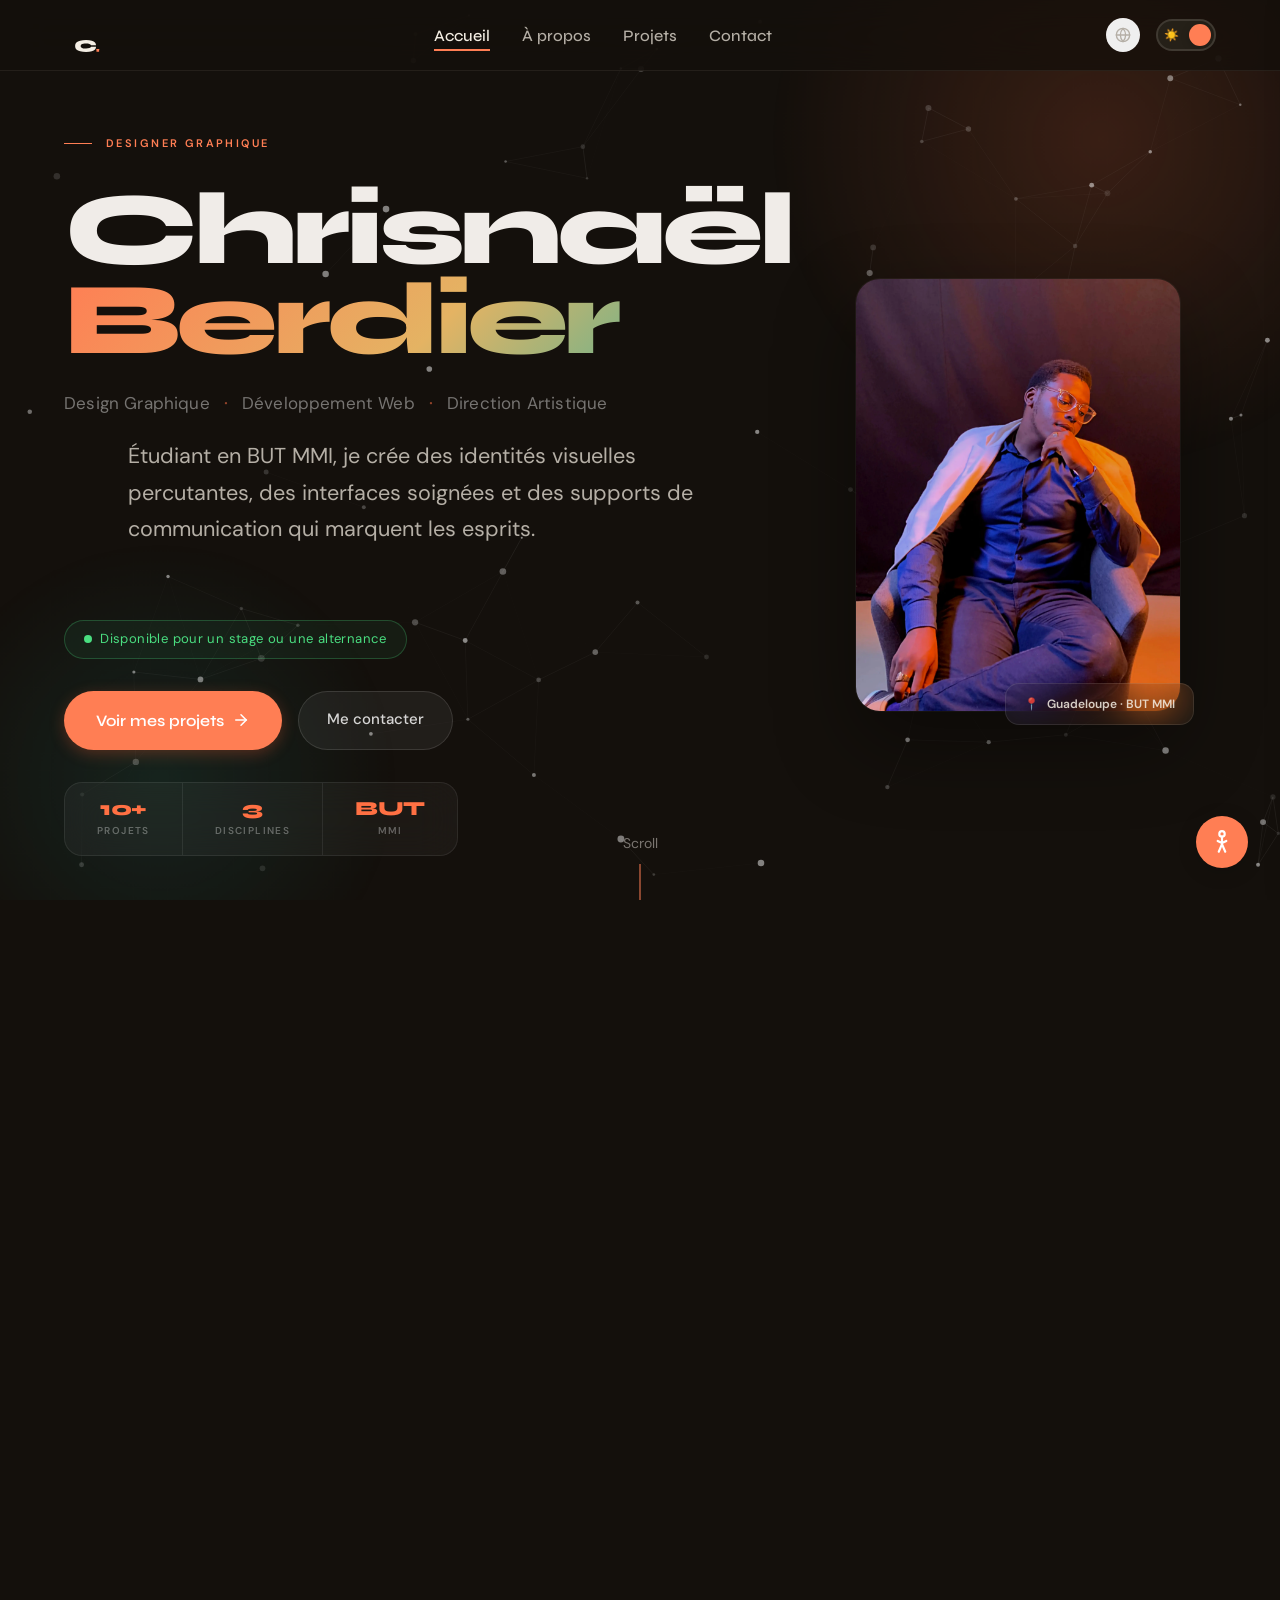
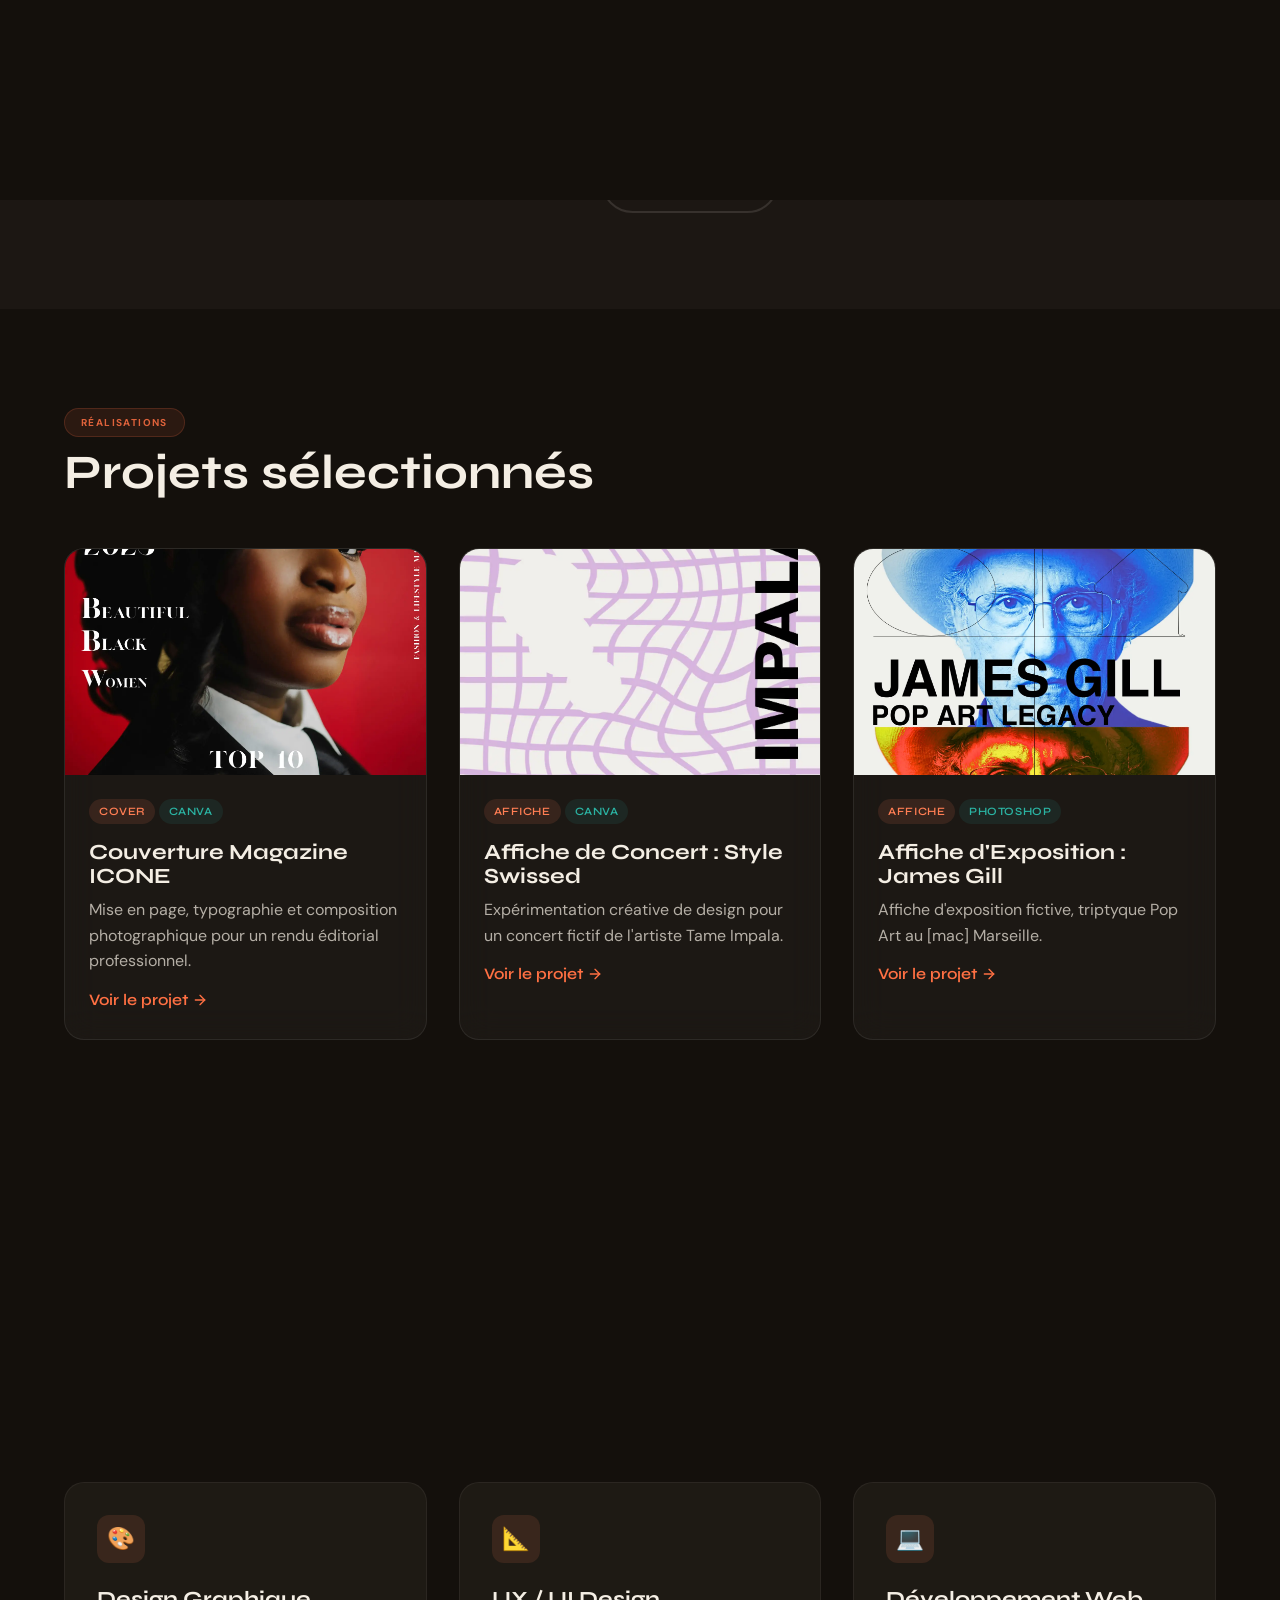
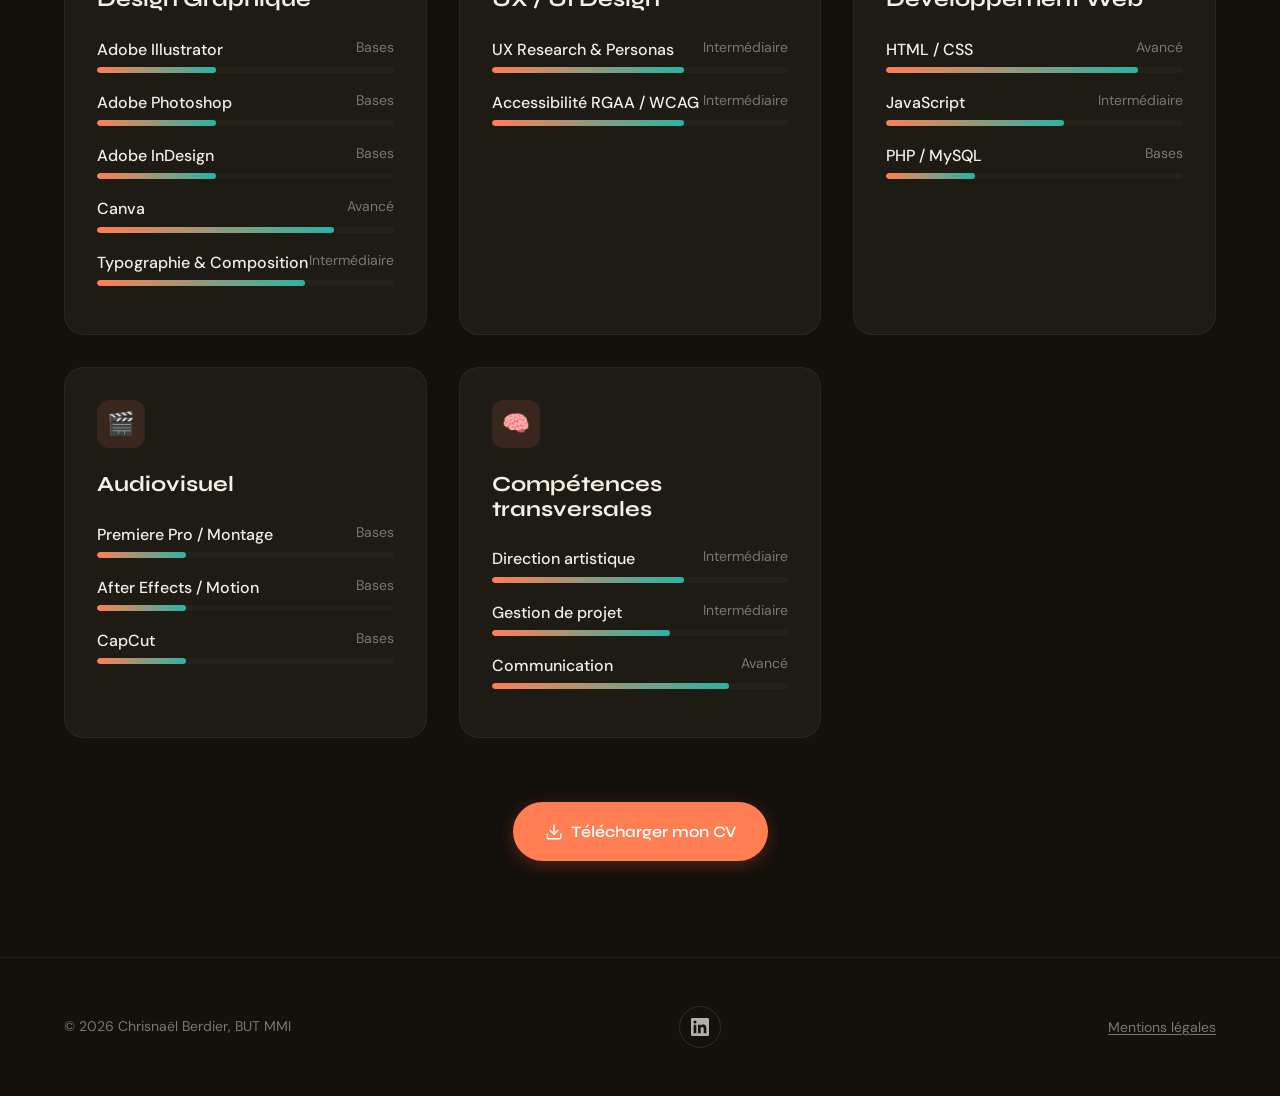
==== index.html @ 88d1686d "Revert typo Syne+DM Sans + logo SVG dans la nav - Polices : Fraunces+Outfit -> Syne+DM Sans (tokens " ====
<!DOCTYPE html>
<html lang="fr" data-theme="auto">
<head>
  <meta charset="UTF-8">
  <meta name="viewport" content="width=device-width, initial-scale=1.0">
  <meta name="description" content="Portfolio de Chrisnaël Berdier, étudiant BUT MMI et Designer Graphique spécialisé en identité visuelle, UX/UI et communication digitale.">
  <meta name="author" content="Chrisnaël Berdier">
  <meta name="theme-color" content="#07070f">
  <title>Chrisnaël Berdier · Designer Graphique | Portfolio BUT MMI</title>
  <link rel="canonical" href="https://yui971.github.io/portfolio-berdier-chrisnael/">
  <!-- Favicon -->
  <link rel="icon" href="favicon.svg" type="image/svg+xml">
  <link rel="icon" href="favicon-32.png" sizes="32x32" type="image/png">
  <link rel="apple-touch-icon" href="apple-touch-icon.png">
  <!-- Open Graph -->
  <meta property="og:type" content="website">
  <meta property="og:locale" content="fr_FR">
  <meta property="og:site_name" content="Chrisnaël Berdier">
  <meta property="og:url" content="https://yui971.github.io/portfolio-berdier-chrisnael/">
  <meta property="og:title" content="Chrisnaël Berdier · Designer Graphique | Portfolio BUT MMI">
  <meta property="og:description" content="Portfolio de Chrisnaël Berdier, étudiant BUT MMI et Designer Graphique spécialisé en identité visuelle, UX/UI et communication digitale.">
  <meta property="og:image" content="https://yui971.github.io/portfolio-berdier-chrisnael/assets/img/og-cover.jpg">
  <meta property="og:image:width" content="1200">
  <meta property="og:image:height" content="630">
  <meta property="og:image:alt" content="Chrisnaël Berdier — Designer Graphique, BUT MMI Guadeloupe">
  <!-- Twitter -->
  <meta name="twitter:card" content="summary_large_image">
  <meta name="twitter:title" content="Chrisnaël Berdier · Designer Graphique">
  <meta name="twitter:description" content="Portfolio — identité visuelle, UX/UI et communication digitale. Étudiant BUT MMI.">
  <meta name="twitter:image" content="https://yui971.github.io/portfolio-berdier-chrisnael/assets/img/og-cover.jpg">
  <link rel="preconnect" href="https://fonts.googleapis.com">
  <link rel="preconnect" href="https://fonts.gstatic.com" crossorigin>
  <link href="https://fonts.googleapis.com/css2?family=Syne:wght@400;500;600;700;800&family=DM+Sans:ital,opsz,wght@0,9..40,300;0,9..40,400;0,9..40,500;0,9..40,600;0,9..40,700;1,9..40,400&display=swap" rel="stylesheet">
  <link rel="stylesheet" href="css/style.css">
  <link rel="stylesheet" href="css/premium.css">
  <script type="application/ld+json">
  {
    "@context": "https://schema.org",
    "@type": "Person",
    "name": "Chrisnaël Berdier",
    "url": "https://yui971.github.io/portfolio-berdier-chrisnael/",
    "image": "https://yui971.github.io/portfolio-berdier-chrisnael/assets/img/og-cover.jpg",
    "jobTitle": "Designer Graphique",
    "description": "Étudiant en BUT MMI, designer graphique spécialisé en identité visuelle, UX/UI et communication digitale.",
    "homeLocation": { "@type": "Place", "name": "Guadeloupe, France" },
    "alumniOf": { "@type": "CollegeOrUniversity", "name": "Université des Antilles — BUT MMI" },
    "knowsLanguage": ["fr", "en", "es"],
    "sameAs": ["https://www.linkedin.com/in/chrisna%C3%ABl-berdier-b634a3389/"]
  }
  </script>
</head>
<body>
<!-- LOADER -->
  <div class="loader" id="site-loader"><svg class="loader__logo" viewBox="0 0 810 810" xmlns="http://www.w3.org/2000/svg"><path class="logo-c" d="M779.74 554.57c0 30.95-9.67 57.39-29.02 79.31-19.34 21.92-49.86 38.68-91.55 50.28s-95.84 17.41-162.47 17.41c-66.62 0-123.26-5.37-169.89-16.11-46.64-10.74-82.1-28.36-106.39-52.87-24.28-24.5-36.42-57.16-36.42-97.99 0-40.84 12.14-73.61 36.42-98.33 24.29-24.72 59.75-42.55 106.39-53.52 46.63-10.96 103.27-16.44 169.89-16.44 66.63 0 120.57 5.81 161.83 17.41 41.26 11.6 71.56 28.37 90.91 50.28 19.34 21.92 29.23 48.14 29.66 78.66H637.27c-6.88-16.77-22.35-29.77-46.42-39.02-24.07-9.24-55.45-13.86-94.14-13.86-31.37 0-58.67 2.26-81.89 6.78-23.21 4.51-41.15 12.14-53.83 22.89-12.68 10.74-19.01 25.78-19.01 45.12 0 18.91 6.23 33.74 18.69 44.49 12.47 10.74 30.3 18.26 53.52 22.56 23.22 4.31 50.73 6.45 82.53 6.45 38.69 0 70.17-4.62 94.45-13.86 24.29-9.25 39.88-22.47 46.76-39.66z" transform="translate(-22.56,-315.92) scale(0.79) translate(161.44,691.9)"/><rect class="logo-dot" fill="#ff7043" x="730" y="720" width="60" height="60" rx="4"/></svg></div>
  <!-- PAGE TRANSITION -->
  <div class="page-transition-overlay" id="page-transition"><svg class="pt-logo" viewBox="0 0 810 810" xmlns="http://www.w3.org/2000/svg"><path fill="var(--text-primary,#f0ece6)" d="M779.74 554.57c0 30.95-9.67 57.39-29.02 79.31-19.34 21.92-49.86 38.68-91.55 50.28s-95.84 17.41-162.47 17.41c-66.62 0-123.26-5.37-169.89-16.11-46.64-10.74-82.1-28.36-106.39-52.87-24.28-24.5-36.42-57.16-36.42-97.99 0-40.84 12.14-73.61 36.42-98.33 24.29-24.72 59.75-42.55 106.39-53.52 46.63-10.96 103.27-16.44 169.89-16.44 66.63 0 120.57 5.81 161.83 17.41 41.26 11.6 71.56 28.37 90.91 50.28 19.34 21.92 29.23 48.14 29.66 78.66H637.27c-6.88-16.77-22.35-29.77-46.42-39.02-24.07-9.24-55.45-13.86-94.14-13.86-31.37 0-58.67 2.26-81.89 6.78-23.21 4.51-41.15 12.14-53.83 22.89-12.68 10.74-19.01 25.78-19.01 45.12 0 18.91 6.23 33.74 18.69 44.49 12.47 10.74 30.3 18.26 53.52 22.56 23.22 4.31 50.73 6.45 82.53 6.45 38.69 0 70.17-4.62 94.45-13.86 24.29-9.25 39.88-22.47 46.76-39.66z" transform="translate(-22.56,-315.92) scale(0.79) translate(161.44,691.9)"/><rect fill="#ff7043" x="730" y="720" width="60" height="60" rx="4"/></svg></div>
  <!-- CURSOR -->
  <div class="cursor-custom" id="custom-cursor"></div>
  <a href="#main" class="skip-link">Aller au contenu principal</a>

  <nav class="nav" aria-label="Navigation principale">
    <div class="container nav__inner">
      <a href="index.html" class="nav__logo" aria-label="Chrisnaël Berdier, retour à l'accueil"><svg class="nav__logo-svg" viewBox="0 0 810 810" xmlns="http://www.w3.org/2000/svg" aria-hidden="true" focusable="false"><path fill="currentColor" d="M779.74 554.57c0 30.95-9.67 57.39-29.02 79.31-19.34 21.92-49.86 38.68-91.55 50.28s-95.84 17.41-162.47 17.41c-66.62 0-123.26-5.37-169.89-16.11-46.64-10.74-82.1-28.36-106.39-52.87-24.28-24.5-36.42-57.16-36.42-97.99 0-40.84 12.14-73.61 36.42-98.33 24.29-24.72 59.75-42.55 106.39-53.52 46.63-10.96 103.27-16.44 169.89-16.44 66.63 0 120.57 5.81 161.83 17.41 41.26 11.6 71.56 28.37 90.91 50.28 19.34 21.92 29.23 48.14 29.66 78.66H637.27c-6.88-16.77-22.35-29.77-46.42-39.02-24.07-9.24-55.45-13.86-94.14-13.86-31.37 0-58.67 2.26-81.89 6.78-23.21 4.51-41.15 12.14-53.83 22.89-12.68 10.74-19.01 25.78-19.01 45.12 0 18.91 6.23 33.74 18.69 44.49 12.47 10.74 30.3 18.26 53.52 22.56 23.22 4.31 50.73 6.45 82.53 6.45 38.69 0 70.17-4.62 94.45-13.86 24.29-9.25 39.88-22.47 46.76-39.66z" transform="translate(-22.56,-315.92) scale(0.79) translate(161.44,691.9)"/><rect class="nav-logo-dot" x="730" y="720" width="60" height="60" rx="4"/></svg></a>
      <ul class="nav__links" role="list">
        <li><a href="index.html" class="nav__link is-active" data-i18n="nav.home">Accueil</a></li>
        <li><a href="a-propos.html" class="nav__link" data-i18n="nav.about">À propos</a></li>
        <li><a href="projets.html" class="nav__link" data-i18n="nav.projects">Projets</a></li>
        <li><a href="contact.html" class="nav__link" data-i18n="nav.contact">Contact</a></li>
      </ul>
      <div class="nav__actions">
        <div class="lang-selector" id="lang-selector"><button class="lang-btn" id="lang-btn" aria-label="Choisir la langue" type="button"><svg viewBox="0 0 24 24" fill="none" stroke="currentColor" stroke-width="2" stroke-linecap="round" stroke-linejoin="round"><circle cx="12" cy="12" r="10"/><line x1="2" y1="12" x2="22" y2="12"/><path d="M12 2a15.3 15.3 0 0 1 4 10 15.3 15.3 0 0 1-4 10 15.3 15.3 0 0 1-4-10 15.3 15.3 0 0 1 4-10z"/></svg></button><div class="lang-dropdown"><button class="lang-option is-active" data-lang="fr"><span class="lang-option__flag">🇫🇷</span> Français</button><button class="lang-option" data-lang="en"><span class="lang-option__flag">🇬🇧</span> English</button><button class="lang-option" data-lang="es"><span class="lang-option__flag">🇪🇸</span> Español</button></div></div>
        <button class="theme-switch" aria-label="Basculer le mode sombre" type="button"><div class="theme-switch__track"><span aria-hidden="true">☀️</span><span aria-hidden="true">🌙</span></div><div class="theme-switch__thumb"></div></button>
        <button class="nav__burger" aria-label="Ouvrir le menu" aria-expanded="false" aria-controls="mobile-menu" type="button"><span></span><span></span><span></span></button>
      </div>
    </div>
  </nav>
  <div class="nav__drawer-backdrop" id="drawer-backdrop" aria-hidden="true"></div>
  <div class="nav__drawer" id="mobile-menu" role="dialog" aria-modal="true" aria-label="Menu">
    <div class="nav__drawer-header">
      <a href="index.html" class="nav__drawer-logo" aria-label="Retour à l'accueil"><svg class="nav__logo-svg" viewBox="0 0 810 810" xmlns="http://www.w3.org/2000/svg" aria-hidden="true" focusable="false"><path fill="currentColor" d="M779.74 554.57c0 30.95-9.67 57.39-29.02 79.31-19.34 21.92-49.86 38.68-91.55 50.28s-95.84 17.41-162.47 17.41c-66.62 0-123.26-5.37-169.89-16.11-46.64-10.74-82.1-28.36-106.39-52.87-24.28-24.5-36.42-57.16-36.42-97.99 0-40.84 12.14-73.61 36.42-98.33 24.29-24.72 59.75-42.55 106.39-53.52 46.63-10.96 103.27-16.44 169.89-16.44 66.63 0 120.57 5.81 161.83 17.41 41.26 11.6 71.56 28.37 90.91 50.28 19.34 21.92 29.23 48.14 29.66 78.66H637.27c-6.88-16.77-22.35-29.77-46.42-39.02-24.07-9.24-55.45-13.86-94.14-13.86-31.37 0-58.67 2.26-81.89 6.78-23.21 4.51-41.15 12.14-53.83 22.89-12.68 10.74-19.01 25.78-19.01 45.12 0 18.91 6.23 33.74 18.69 44.49 12.47 10.74 30.3 18.26 53.52 22.56 23.22 4.31 50.73 6.45 82.53 6.45 38.69 0 70.17-4.62 94.45-13.86 24.29-9.25 39.88-22.47 46.76-39.66z" transform="translate(-22.56,-315.92) scale(0.79) translate(161.44,691.9)"/><rect class="nav-logo-dot" x="730" y="720" width="60" height="60" rx="4"/></svg></a>
      <button class="nav__drawer-close" id="nav-mobile-close" aria-label="Fermer le menu" type="button"><svg width="22" height="22" viewBox="0 0 24 24" fill="none" stroke="currentColor" stroke-width="2.5" stroke-linecap="round" aria-hidden="true"><line x1="18" y1="6" x2="6" y2="18"/><line x1="6" y1="6" x2="18" y2="18"/></svg></button>
    </div>
    <nav class="nav__drawer-links">
      <a href="index.html" class="nav__drawer-link is-active">Accueil</a>
      <a href="a-propos.html" class="nav__drawer-link">À propos</a>
      <a href="projets.html" class="nav__drawer-link">Projets</a>
      <a href="contact.html" class="nav__drawer-link">Contact</a>
    </nav>
  </div>

  <canvas class="page-particles" id="particles-canvas" aria-hidden="true"></canvas>

  <main id="main">

    <!-- ═══════════════════════════════════ HERO ═══════════════════════════════════ -->
    <section class="hero" aria-labelledby="hero-title">

      <div class="hero__orb hero__orb--1" aria-hidden="true"></div>
      <div class="hero__orb hero__orb--2" aria-hidden="true"></div>

      <div class="container hero__editorial">

        <!-- ── Colonne texte ── -->
        <div class="hero__text">
          <p class="hero__label" aria-hidden="true">Designer Graphique</p>

          <h1 class="hero__title" id="hero-title">
            <span class="hero__name-first">Chrisnaël</span>
            <span class="hero__name-last">Berdier</span>
          </h1>

          <p class="hero__role reveal">
            <span>Design Graphique</span>
            <span class="hero__role-dot">·</span>
            <span>Développement Web</span>
            <span class="hero__role-dot">·</span>
            <span>Direction Artistique</span>
          </p>

          <p class="hero__subtitle reveal" data-i18n="hero.subtitle">Étudiant en BUT MMI, je crée des identités visuelles percutantes, des interfaces soignées et des supports de communication qui marquent les esprits.</p>

          <div class="badge-dispo reveal"><span class="badge-dispo__dot"></span><span class="badge-dispo__text" data-i18n="hero.badge">Disponible pour un stage ou une alternance</span></div>

          <div class="hero__cta reveal">
            <a href="projets.html" class="btn btn--primary">Voir mes projets <svg viewBox="0 0 24 24" fill="none" stroke="currentColor" stroke-width="2" stroke-linecap="round" aria-hidden="true"><line x1="5" y1="12" x2="19" y2="12"/><polyline points="12 5 19 12 12 19"/></svg></a>
            <a href="contact.html" class="btn btn--glass">Me contacter</a>
          </div>

          <div class="hero__stats-card glass-card reveal">
            <div class="hero__stat">
              <span class="hero__stat-num">10+</span>
              <span class="hero__stat-label">Projets</span>
            </div>
            <div class="hero__stat-divider"></div>
            <div class="hero__stat">
              <span class="hero__stat-num">3</span>
              <span class="hero__stat-label">Disciplines</span>
            </div>
            <div class="hero__stat-divider"></div>
            <div class="hero__stat">
              <span class="hero__stat-num">BUT</span>
              <span class="hero__stat-label">MMI</span>
            </div>
          </div>
        </div>

        <!-- ── Colonne portrait ── -->
        <div class="hero__visual" aria-hidden="true">
          <figure class="hero__portrait-fig">
            <img src="assets/img/portrait.webp" alt="Portrait de Chrisnaël Berdier" class="hero__portrait" width="380" height="507" loading="eager">
            <div class="hero__portrait-badge glass-card">
              <span aria-hidden="true">📍</span> Guadeloupe · BUT MMI
            </div>
          </figure>
        </div>

      </div>

      <div class="hero__scroll" aria-hidden="true"><span>Scroll</span><div class="hero__scroll-line"></div></div>
    </section>

    <!-- MARQUEE -->
    <div class="marquee-strip" aria-hidden="true">
      <div class="marquee-strip__inner">
        <span class="marquee-strip__item">Identité visuelle</span>
        <span class="marquee-strip__item">UX/UI Design</span>
        <span class="marquee-strip__item">Direction artistique</span>
        <span class="marquee-strip__item">Production graphique</span>
        <span class="marquee-strip__item">Développement web</span>
        <span class="marquee-strip__item">Accessibilité</span>
        <span class="marquee-strip__item">Identité visuelle</span>
        <span class="marquee-strip__item">UX/UI Design</span>
        <span class="marquee-strip__item">Direction artistique</span>
        <span class="marquee-strip__item">Production graphique</span>
        <span class="marquee-strip__item">Développement web</span>
        <span class="marquee-strip__item">Accessibilité</span>
      </div>
    </div>

    <!-- ═══════════════════════════════════ ABOUT ═══════════════════════════════════ -->
    <section class="about section" aria-labelledby="about-title">
      <div class="container">
        <div class="about__grid">

          <div class="about__image-wrap reveal">
            <div class="about__img-glow" aria-hidden="true"></div>
            <img src="assets/img/portrait.webp" alt="Portrait de Chrisnaël Berdier" loading="lazy">
            <div class="about__img-badge glass-card" aria-hidden="true"><span>🎓</span> BUT MMI</div>
          </div>

          <div class="about__text reveal stagger-2">
            <p class="section__label" data-i18n="about.label">À propos</p>
            <h2 class="section__title" id="about-title" data-i18n="about.title">Le design au service du&nbsp;sens</h2>
            <p data-i18n="about.p1">Étudiant en BUT Métiers du Multimédia et de l'Internet, je me spécialise en design graphique et communication visuelle. Mon approche mêle créativité, rigueur typographique et sensibilité esthétique pour concevoir des visuels et des identités qui racontent une histoire.</p>
            <p data-i18n="about.p2">Passionné par la direction artistique, je m'investis autant dans la recherche UX que dans la création d'affiches, de logos et d'univers visuels cohérents. L'accessibilité est au cœur de ma démarche.</p>
            <div class="about__stats">
              <div class="stat glass-card"><div class="stat__number" data-count="10">0</div><div class="stat__label" data-i18n="stat.projects">Projets réalisés</div></div>
              <div class="stat glass-card"><div class="stat__number" data-count="2" data-suffix="">0</div><div class="stat__label" data-i18n="stat.degree">BAC+2 en cours</div></div>
              <div class="stat glass-card"><div class="stat__number" data-count="9">0</div><div class="stat__label" data-i18n="stat.tools">Outils maîtrisés</div></div>
            </div>
            <div style="margin-top: var(--space-2xl);"><a href="a-propos.html" class="btn btn--outline" data-i18n="about.cta">En savoir plus</a></div>
          </div>

        </div>
      </div>
    </section>

    <!-- ═══════════════════════════════════ FEATURED PROJECTS ═══════════════════════════════════ -->
    <section class="section" aria-labelledby="projects-title">
      <div class="container">
        <p class="section__label reveal">Réalisations</p>
        <h2 class="section__title reveal" id="projects-title">Projets sélectionnés</h2>
        <div class="projects__grid">

          <article class="project-card reveal stagger-2" tabindex="0" data-project-img="assets/img/projet-5.webp" data-project-title="Couverture Magazine ICONE" data-project-tags="Cover,Canva" data-project-desc="Prolongement de ma passion pour les couvertures de magazine avec un nouveau design et une nouvelle organisation visuelle. Travail sur la mise en page, le choix typographique et la composition photographique pour un rendu éditorial professionnel. Réalisé sur Canva.">
            <div class="project-card__image"><img src="assets/img/projet-5.webp" alt="Couverture du magazine fictif ICONE" loading="lazy" style="width:100%;height:100%;object-fit:cover;"></div>
            <div class="project-card__body">
              <div class="project-card__tags"><span class="tag">Cover</span><span class="tag tag--secondary">Canva</span></div>
              <h3 class="project-card__title">Couverture Magazine ICONE</h3>
              <p class="project-card__desc">Mise en page, typographie et composition photographique pour un rendu éditorial professionnel.</p>
              <button class="project-card__link" type="button">Voir le projet <svg width="16" height="16" viewBox="0 0 24 24" fill="none" stroke="currentColor" stroke-width="2" stroke-linecap="round" aria-hidden="true"><line x1="5" y1="12" x2="19" y2="12"/><polyline points="12 5 19 12 12 19"/></svg></button>
            </div>
          </article>

          <article class="project-card reveal stagger-3" tabindex="0" data-project-img="assets/img/projet-2.webp" data-project-title="Affiche de Concert : Style Swissed" data-project-tags="Affiche,Canva" data-project-desc="Expérimentation créative de design pour un concert fictif de Tame Impala. Style swiss/international. Réalisé sur Canva.">
            <div class="project-card__image"><img src="assets/img/projet-2.webp" alt="Affiche de concert fictive style swissed" loading="lazy" style="width:100%;height:100%;object-fit:cover;"></div>
            <div class="project-card__body">
              <div class="project-card__tags"><span class="tag">Affiche</span><span class="tag tag--secondary">Canva</span></div>
              <h3 class="project-card__title">Affiche de Concert : Style Swissed</h3>
              <p class="project-card__desc">Expérimentation créative de design pour un concert fictif de l'artiste Tame Impala.</p>
              <button class="project-card__link" type="button">Voir le projet <svg width="16" height="16" viewBox="0 0 24 24" fill="none" stroke="currentColor" stroke-width="2" stroke-linecap="round" aria-hidden="true"><line x1="5" y1="12" x2="19" y2="12"/><polyline points="12 5 19 12 12 19"/></svg></button>
            </div>
          </article>

          <article class="project-card reveal stagger-4" tabindex="0" data-project-img="assets/img/projet-7.webp" data-project-title="Affiche d'Exposition : James Gill, Pop Art Legacy" data-project-tags="Affiche,Photoshop" data-project-desc="Conception d'une affiche pour une exposition fictive de James Francis Gill au [mac] Musée d'Art Contemporain de Marseille. Triptyque chromatique (violet, bleu et jaune-rouge) avec superposition de portraits et éléments graphiques constructivistes. Réalisé sur Adobe Photoshop.">
            <div class="project-card__image"><img src="assets/img/projet-7.webp" alt="Affiche d'exposition fictive James Gill Pop Art Legacy" loading="lazy" style="width:100%;height:100%;object-fit:cover;"></div>
            <div class="project-card__body">
              <div class="project-card__tags"><span class="tag">Affiche</span><span class="tag tag--secondary">Photoshop</span></div>
              <h3 class="project-card__title">Affiche d'Exposition : James Gill</h3>
              <p class="project-card__desc">Affiche d'exposition fictive, triptyque Pop Art au [mac] Marseille.</p>
              <button class="project-card__link" type="button">Voir le projet <svg width="16" height="16" viewBox="0 0 24 24" fill="none" stroke="currentColor" stroke-width="2" stroke-linecap="round" aria-hidden="true"><line x1="5" y1="12" x2="19" y2="12"/><polyline points="12 5 19 12 12 19"/></svg></button>
            </div>
          </article>

        </div>
        <div class="projects__more reveal"><a href="projets.html" class="btn btn--primary">Voir tous mes projets <svg viewBox="0 0 24 24" fill="none" stroke="currentColor" stroke-width="2" stroke-linecap="round" aria-hidden="true"><line x1="5" y1="12" x2="19" y2="12"/><polyline points="12 5 19 12 12 19"/></svg></a></div>
      </div>
    </section>


    <!-- ═══════════════════════════════════ SKILLS ═══════════════════════════════════ -->
    <section class="skills section" aria-labelledby="skills-title">
      <div class="container">
        <p class="section__label reveal">Savoir-faire</p>
        <h2 class="section__title reveal" id="skills-title">Mes compétences</h2>
        <div class="skills__grid">

          <div class="skill-category reveal stagger-1">
            <div class="skill-category__icon" aria-hidden="true">🎨</div>
            <h3 class="skill-category__title">Design Graphique</h3>
            <div class="skill-item"><div class="skill-item__header"><span class="skill-item__name">Adobe Illustrator</span><span class="skill-item__level" aria-hidden="true">Bases</span></div><div class="skill-item__bar" role="progressbar" aria-valuenow="40" aria-valuemin="0" aria-valuemax="100"><div class="skill-item__fill" data-width="40"></div></div></div>
            <div class="skill-item"><div class="skill-item__header"><span class="skill-item__name">Adobe Photoshop</span><span class="skill-item__level" aria-hidden="true">Bases</span></div><div class="skill-item__bar" role="progressbar" aria-valuenow="40" aria-valuemin="0" aria-valuemax="100"><div class="skill-item__fill" data-width="40"></div></div></div>
            <div class="skill-item"><div class="skill-item__header"><span class="skill-item__name">Adobe InDesign</span><span class="skill-item__level" aria-hidden="true">Bases</span></div><div class="skill-item__bar" role="progressbar" aria-valuenow="40" aria-valuemin="0" aria-valuemax="100"><div class="skill-item__fill" data-width="40"></div></div></div>
            <div class="skill-item"><div class="skill-item__header"><span class="skill-item__name">Canva</span><span class="skill-item__level" aria-hidden="true">Avancé</span></div><div class="skill-item__bar" role="progressbar" aria-valuenow="80" aria-valuemin="0" aria-valuemax="100"><div class="skill-item__fill" data-width="80"></div></div></div>
            <div class="skill-item"><div class="skill-item__header"><span class="skill-item__name">Typographie &amp; Composition</span><span class="skill-item__level" aria-hidden="true">Intermédiaire</span></div><div class="skill-item__bar" role="progressbar" aria-valuenow="70" aria-valuemin="0" aria-valuemax="100"><div class="skill-item__fill" data-width="70"></div></div></div>
          </div>

          <div class="skill-category reveal stagger-2">
            <div class="skill-category__icon" aria-hidden="true">📐</div>
            <h3 class="skill-category__title">UX / UI Design</h3>
            <div class="skill-item"><div class="skill-item__header"><span class="skill-item__name">UX Research &amp; Personas</span><span class="skill-item__level" aria-hidden="true">Intermédiaire</span></div><div class="skill-item__bar" role="progressbar" aria-valuenow="65" aria-valuemin="0" aria-valuemax="100"><div class="skill-item__fill" data-width="65"></div></div></div>
            <div class="skill-item"><div class="skill-item__header"><span class="skill-item__name">Accessibilité RGAA / WCAG</span><span class="skill-item__level" aria-hidden="true">Intermédiaire</span></div><div class="skill-item__bar" role="progressbar" aria-valuenow="65" aria-valuemin="0" aria-valuemax="100"><div class="skill-item__fill" data-width="65"></div></div></div>
          </div>

          <div class="skill-category reveal stagger-3">
            <div class="skill-category__icon" aria-hidden="true">💻</div>
            <h3 class="skill-category__title">Développement Web</h3>
            <div class="skill-item"><div class="skill-item__header"><span class="skill-item__name">HTML / CSS</span><span class="skill-item__level" aria-hidden="true">Avancé</span></div><div class="skill-item__bar" role="progressbar" aria-valuenow="85" aria-valuemin="0" aria-valuemax="100"><div class="skill-item__fill" data-width="85"></div></div></div>
            <div class="skill-item"><div class="skill-item__header"><span class="skill-item__name">JavaScript</span><span class="skill-item__level" aria-hidden="true">Intermédiaire</span></div><div class="skill-item__bar" role="progressbar" aria-valuenow="60" aria-valuemin="0" aria-valuemax="100"><div class="skill-item__fill" data-width="60"></div></div></div>
            <div class="skill-item"><div class="skill-item__header"><span class="skill-item__name">PHP / MySQL</span><span class="skill-item__level" aria-hidden="true">Bases</span></div><div class="skill-item__bar" role="progressbar" aria-valuenow="30" aria-valuemin="0" aria-valuemax="100"><div class="skill-item__fill" data-width="30"></div></div></div>
          </div>

          <div class="skill-category reveal stagger-1">
            <div class="skill-category__icon" aria-hidden="true">🎬</div>
            <h3 class="skill-category__title">Audiovisuel</h3>
            <div class="skill-item"><div class="skill-item__header"><span class="skill-item__name">Premiere Pro / Montage</span><span class="skill-item__level" aria-hidden="true">Bases</span></div><div class="skill-item__bar" role="progressbar" aria-valuenow="30" aria-valuemin="0" aria-valuemax="100"><div class="skill-item__fill" data-width="30"></div></div></div>
            <div class="skill-item"><div class="skill-item__header"><span class="skill-item__name">After Effects / Motion</span><span class="skill-item__level" aria-hidden="true">Bases</span></div><div class="skill-item__bar" role="progressbar" aria-valuenow="30" aria-valuemin="0" aria-valuemax="100"><div class="skill-item__fill" data-width="30"></div></div></div>
            <div class="skill-item"><div class="skill-item__header"><span class="skill-item__name">CapCut</span><span class="skill-item__level" aria-hidden="true">Bases</span></div><div class="skill-item__bar" role="progressbar" aria-valuenow="30" aria-valuemin="0" aria-valuemax="100"><div class="skill-item__fill" data-width="30"></div></div></div>
          </div>

          <div class="skill-category reveal stagger-2">
            <div class="skill-category__icon" aria-hidden="true">🧠</div>
            <h3 class="skill-category__title">Compétences transversales</h3>
            <div class="skill-item"><div class="skill-item__header"><span class="skill-item__name">Direction artistique</span><span class="skill-item__level" aria-hidden="true">Intermédiaire</span></div><div class="skill-item__bar" role="progressbar" aria-valuenow="65" aria-valuemin="0" aria-valuemax="100"><div class="skill-item__fill" data-width="65"></div></div></div>
            <div class="skill-item"><div class="skill-item__header"><span class="skill-item__name">Gestion de projet</span><span class="skill-item__level" aria-hidden="true">Intermédiaire</span></div><div class="skill-item__bar" role="progressbar" aria-valuenow="60" aria-valuemin="0" aria-valuemax="100"><div class="skill-item__fill" data-width="60"></div></div></div>
            <div class="skill-item"><div class="skill-item__header"><span class="skill-item__name">Communication</span><span class="skill-item__level" aria-hidden="true">Avancé</span></div><div class="skill-item__bar" role="progressbar" aria-valuenow="80" aria-valuemin="0" aria-valuemax="100"><div class="skill-item__fill" data-width="80"></div></div></div>
          </div>

        </div>
        <div style="text-align:center;margin-top:var(--space-3xl);" class="reveal">
          <a href="assets/cv/CV_BERDIER_CHRISNAEL.pdf" class="btn btn--primary" download aria-label="Télécharger mon CV au format PDF"><svg viewBox="0 0 24 24" fill="none" stroke="currentColor" stroke-width="2" stroke-linecap="round" aria-hidden="true"><path d="M21 15v4a2 2 0 0 1-2 2H5a2 2 0 0 1-2-2v-4"/><polyline points="7 10 12 15 17 10"/><line x1="12" y1="15" x2="12" y2="3"/></svg> Télécharger mon CV</a>
        </div>
      </div>
    </section>

  </main>

  <!-- PROJECT MODAL -->
  <div class="project-modal-overlay" id="project-modal" role="dialog" aria-modal="true" aria-labelledby="project-modal-title">
    <div class="project-modal">
      <div class="project-modal__header"><button class="project-modal__close-btn" aria-label="Fermer" type="button">&times;</button></div>
      <div class="project-modal__image" id="modal-media-container">
        <img id="project-modal-img" src="" alt="">
        <div class="project-modal__controls" id="modal-controls">
          <button class="project-modal__ctrl-btn" id="modal-zoom-in" aria-label="Zoomer" type="button">+</button>
          <button class="project-modal__ctrl-btn" id="modal-zoom-out" aria-label="Dézoomer" type="button">−</button>
          <button class="project-modal__ctrl-btn" id="modal-zoom-reset" aria-label="Réinitialiser le zoom" type="button">↺</button>
          <button class="project-modal__ctrl-btn project-modal__ctrl-btn--save" id="modal-save-png" aria-label="Enregistrer en PNG" type="button">📥 PNG</button>
        </div>
      </div>
      <div class="project-modal__body">
        <div class="project-modal__tags" id="project-modal-tags"></div>
        <h2 class="project-modal__title" id="project-modal-title"></h2>
        <p class="project-modal__desc" id="project-modal-desc"></p>
        <a class="project-modal__ext-link" id="project-modal-ext" href="#" target="_blank" rel="noopener noreferrer" style="display:none;">🔗 Voir le site en ligne</a>
      </div>
    </div>
  </div>

  <!-- FOOTER -->
  <footer class="footer" role="contentinfo">
    <div class="container footer__inner">
      <p class="footer__copy">&copy; 2026 Chrisnaël Berdier, BUT&nbsp;MMI</p>
      <div class="footer__socials" aria-label="Réseaux sociaux"><a href="https://www.linkedin.com/in/chrisna%C3%ABl-berdier-b634a3389/" class="footer__social-link" aria-label="LinkedIn" target="_blank" rel="noopener noreferrer"><svg viewBox="0 0 24 24" fill="currentColor" aria-hidden="true"><path d="M20.447 20.452h-3.554v-5.569c0-1.328-.027-3.037-1.852-3.037-1.853 0-2.136 1.445-2.136 2.939v5.667H9.351V9h3.414v1.561h.046c.477-.9 1.637-1.85 3.37-1.85 3.601 0 4.267 2.37 4.267 5.455v6.286zM5.337 7.433a2.062 2.062 0 0 1-2.063-2.065 2.064 2.064 0 1 1 2.063 2.065zm1.782 13.019H3.555V9h3.564v11.452zM22.225 0H1.771C.792 0 0 .774 0 1.729v20.542C0 23.227.792 24 1.771 24h20.451C23.2 24 24 23.227 24 22.271V1.729C24 .774 23.2 0 22.222 0h.003z"/></svg></a></div>
      <button class="footer__legal-link" id="open-legal" aria-haspopup="dialog" type="button" data-i18n="footer.legal">Mentions légales</button>
    </div>
  </footer>

  <div class="modal-overlay" id="legal-modal" role="dialog" aria-modal="true" aria-labelledby="legal-title"><div class="modal"><button class="modal__close" aria-label="Fermer">&times;</button><h2 id="legal-title">Mentions légales</h2><h3>Éditeur du site</h3><p>Ce portfolio est édité par Chrisnaël Berdier, étudiant en BUT MMI à l'Université des Antilles. Site personnel à but non commercial.</p><h3>Hébergement</h3><p>GitHub Pages, GitHub, Inc., 88 Colin P. Kelly Jr. Street, San Francisco, CA 94107, USA.</p><h3>Propriété intellectuelle</h3><p>L'ensemble du contenu est propriété de l'auteur sauf mention contraire.</p><h3>Données personnelles &amp; RGPD</h3><p>Aucune donnée collectée hors formulaire de contact. Aucun cookie de traçage.</p><h3>Accessibilité</h3><p>Ce site vise la conformité WCAG 2.1 AA et RGAA 4.1.</p></div></div>

  <button class="back-to-top" id="back-to-top" aria-label="Retour en haut de page" type="button"><svg viewBox="0 0 24 24" fill="none" stroke="currentColor" stroke-width="2.5" stroke-linecap="round" aria-hidden="true"><polyline points="18 15 12 9 6 15"/></svg></button>

  <div class="a11y-widget"><div class="a11y-panel" id="a11y-panel" role="region" aria-label="Réglages d'accessibilité"><p class="a11y-panel__title">♿ Accessibilité</p><div class="a11y-option"><span class="a11y-option__label">Taille du texte</span><div class="a11y-option__controls"><button class="a11y-btn" data-zoom="decrease" aria-label="Réduire">A−</button><button class="a11y-btn" data-zoom="reset" aria-label="Réinitialiser">A</button><button class="a11y-btn" data-zoom="increase" aria-label="Augmenter">A+</button></div></div><div class="a11y-option"><span class="a11y-option__label">Contraste élevé</span><div class="a11y-option__controls"><button class="a11y-btn" id="contrast-toggle" aria-pressed="false">◐</button></div></div><div class="a11y-option"><span class="a11y-option__label">Réduire animations</span><div class="a11y-option__controls"><button class="a11y-btn" id="motion-toggle" aria-pressed="false">⏸</button></div></div><div class="a11y-option"><span class="a11y-option__label">Espacement texte</span><div class="a11y-option__controls"><button class="a11y-btn" id="spacing-toggle" aria-pressed="false">↔</button></div></div></div><button class="a11y-toggle" id="a11y-toggle" aria-label="Accessibilité" aria-expanded="false" aria-controls="a11y-panel" type="button"><svg viewBox="0 0 24 24" fill="none" stroke="currentColor" stroke-width="2" stroke-linecap="round" stroke-linejoin="round" aria-hidden="true"><circle cx="12" cy="4.5" r="2.5"/><path d="M12 7v5"/><path d="M8 11l4 2 4-2"/><path d="M9 21l3-7 3 7"/></svg></button></div>

  <script src="js/main.js"></script>
</body>
</html>
---- css/style.css ----
/* ==============================================================
   PORTFOLIO CHRISNAËL BERDIER — CSS Principal V3
   Architecture : Design tokens → Reset → Components → Layout → Pages
   ============================================================== */

/* ======== DESIGN TOKENS ======== */
:root {
  --space-xs: 0.25rem; --space-sm: 0.5rem; --space-md: 1rem;
  --space-lg: 1.5rem; --space-xl: 2rem; --space-2xl: 3rem;
  --space-3xl: 4rem; --space-4xl: 6rem;

  --font-display: 'Syne', sans-serif;
  --font-body: 'DM Sans', sans-serif;
  --text-xs: clamp(0.75rem, 0.7rem + 0.25vw, 0.875rem);
  --text-sm: clamp(0.875rem, 0.8rem + 0.35vw, 1rem);
  --text-base: clamp(1rem, 0.9rem + 0.45vw, 1.125rem);
  --text-lg: clamp(1.125rem, 1rem + 0.55vw, 1.35rem);
  --text-xl: clamp(1.5rem, 1.2rem + 1.2vw, 2rem);
  --text-2xl: clamp(2rem, 1.5rem + 2vw, 3rem);
  --text-3xl: clamp(2.5rem, 1.8rem + 3vw, 4.5rem);
  --text-hero: clamp(3rem, 2rem + 4.5vw, 7rem);

  --radius-sm: 6px; --radius-md: 12px; --radius-lg: 20px; --radius-full: 9999px;

  --ease-out: cubic-bezier(0.16, 1, 0.3, 1);
  --ease-spring: cubic-bezier(0.34, 1.56, 0.64, 1);
  --duration-fast: 200ms; --duration-base: 400ms; --duration-slow: 700ms;

  --z-particles: 1; --z-content: 10; --z-back-top: 50;
  --z-nav: 100; --z-modal: 200; --z-a11y: 300;
  --a11y-zoom: 1;
}

/* ======== MODE CLAIR — Éditorial Caraïbe ======== */
[data-theme="light"], :root {
  --bg-primary: #F7F3EC; --bg-secondary: #EEE9DF; --bg-tertiary: #E4DDD2;
  --bg-card: #FFFFFF; --bg-card-hover: #FBF9F5;
  --bg-nav: rgba(247, 243, 236, 0.88);
  --text-primary: #1A1611; --text-secondary: #4A4540;
  --text-tertiary: #7A7570; --text-inverse: #F7F3EC;
  --accent: #FF7043; --accent-hover: #E8552E;
  --accent-soft: rgba(255, 112, 67, 0.1);
  --accent-secondary: #0E8F88;
  --accent-secondary-soft: rgba(14, 143, 136, 0.1);
  --accent-tertiary: #E4B363;
  --border: rgba(26, 22, 17, 0.08); --border-strong: rgba(26, 22, 17, 0.15);
  --shadow-sm: 0 1px 3px rgba(0,0,0,0.04);
  --shadow-md: 0 4px 20px rgba(0,0,0,0.06);
  --shadow-lg: 0 12px 40px rgba(0,0,0,0.08);
  --shadow-glow: 0 0 30px rgba(255, 112, 67, 0.15);
}

/* ======== MODE SOMBRE — Encre nuit ======== */
[data-theme="dark"] {
  --bg-primary: #14100C; --bg-secondary: #1C1713; --bg-tertiary: #252018;
  --bg-card: #1E1A14; --bg-card-hover: #27221B;
  --bg-nav: rgba(20, 16, 12, 0.9);
  --text-primary: #F4EEE4; --text-secondary: #B5AFA6;
  --text-tertiary: #7A7570; --text-inverse: #14100C;
  --accent: #FF7E54; --accent-hover: #FF9470;
  --accent-soft: rgba(255, 126, 84, 0.12);
  --accent-secondary: #2BB3A3;
  --accent-secondary-soft: rgba(43, 179, 163, 0.1);
  --accent-tertiary: #E4B363;
  --border: rgba(244, 238, 228, 0.06); --border-strong: rgba(244, 238, 228, 0.12);
  --shadow-sm: 0 1px 3px rgba(0,0,0,0.3);
  --shadow-md: 0 4px 20px rgba(0,0,0,0.4);
  --shadow-lg: 0 12px 40px rgba(0,0,0,0.5);
  --shadow-glow: 0 0 40px rgba(255, 126, 84, 0.2);
}

/* ======== RESET & BASE ======== */
*, *::before, *::after { margin: 0; padding: 0; box-sizing: border-box; }
html { scroll-behavior: smooth; scroll-padding-top: 80px; font-size: calc(100% * var(--a11y-zoom)); }
body {
  font-family: var(--font-body); font-size: var(--text-base); line-height: 1.7;
  color: var(--text-primary); background-color: var(--bg-primary);
  transition: background-color var(--duration-base) var(--ease-out), color var(--duration-base) var(--ease-out);
  -webkit-font-smoothing: antialiased; overflow-x: hidden;
}
.skip-link {
  position: absolute; top: -100%; left: var(--space-md);
  background: var(--accent); color: #fff; padding: var(--space-sm) var(--space-lg);
  border-radius: var(--radius-sm); font-weight: 600; z-index: 9999;
  text-decoration: none; transition: top var(--duration-fast);
}
.skip-link:focus { top: var(--space-md); }
:focus-visible { outline: 3px solid var(--accent); outline-offset: 3px; border-radius: 2px; }
@media (prefers-reduced-motion: reduce) {
  *, *::before, *::after { animation-duration: 0.01ms !important; transition-duration: 0.01ms !important; scroll-behavior: auto !important; }
}
img { max-width: 100%; height: auto; display: block; }
a { color: var(--accent); text-decoration: none; transition: color var(--duration-fast); }
a:hover { color: var(--accent-hover); }
h1, h2, h3, h4 { font-family: var(--font-display); line-height: 1.15; font-weight: 700; }
.container { width: 100%; max-width: 1200px; margin: 0 auto; padding-inline: var(--space-lg); }
.section { padding-block: var(--space-4xl); }
.section__label {
  font-family: var(--font-body); font-size: var(--text-xs); font-weight: 600;
  text-transform: uppercase; letter-spacing: .15em; color: var(--accent); margin-bottom: var(--space-sm);
}
.section__title { font-size: var(--text-2xl); margin-bottom: var(--space-2xl); }

/* ======== SCROLL REVEAL ======== */
.reveal { opacity: 0; transform: translateY(30px); transition: opacity 0.7s var(--ease-out), transform 0.7s var(--ease-out); }
.reveal.is-visible { opacity: 1; transform: translateY(0); }
.stagger-2 { transition-delay: 0.15s; } .stagger-3 { transition-delay: 0.3s; } .stagger-4 { transition-delay: 0.45s; }

/* ======== NAVIGATION ======== */
.nav {
  position: fixed; top: 0; left: 0; right: 0; z-index: var(--z-nav);
  background: var(--bg-nav); backdrop-filter: blur(12px); -webkit-backdrop-filter: blur(12px);
  border-bottom: 1px solid var(--border); transition: transform var(--duration-base) var(--ease-out);
}
.nav.is-hidden { transform: translateY(-100%); }
.nav__inner { display: flex; align-items: center; justify-content: space-between; height: 70px; }
.nav__logo { display: flex; align-items: center; color: var(--text-primary); }
.nav__logo-svg { width: 36px; height: 36px; display: block; flex-shrink: 0; }
.nav-logo-dot { fill: var(--accent); }
.nav__links { display: none; list-style: none; gap: var(--space-xl); }
.nav__link {
  font-family: var(--font-display); font-size: var(--text-sm); font-weight: 500;
  color: var(--text-secondary); text-decoration: none; padding-bottom: 4px;
  border-bottom: 2px solid transparent; transition: all var(--duration-fast);
}
.nav__link:hover, .nav__link.is-active { color: var(--text-primary); border-bottom-color: var(--accent); }
@media (min-width: 768px) { .nav__links { display: flex; } .nav__burger { display: none !important; } }
.nav__actions { display: flex; align-items: center; gap: var(--space-md); }

/* Theme switch */
.theme-switch {
  position: relative; width: 60px; height: 32px; border-radius: var(--radius-full);
  background: var(--bg-tertiary); border: 2px solid var(--border-strong);
  cursor: pointer; padding: 0; overflow: hidden; transition: border-color var(--duration-fast);
}
.theme-switch:hover { border-color: var(--accent); }
.theme-switch__track {
  display: flex; align-items: center; justify-content: space-between;
  width: 100%; height: 100%; padding: 0 6px; font-size: 0.75rem;
}
.theme-switch__thumb {
  position: absolute; top: 3px; left: 3px; width: 22px; height: 22px;
  border-radius: var(--radius-full); background: var(--accent);
  transition: transform var(--duration-base) var(--ease-spring);
  box-shadow: 0 2px 8px rgba(0,0,0,0.2);
}
[data-theme="dark"] .theme-switch__thumb { transform: translateX(28px); }

/* Burger mobile */
.nav__burger {
  display: flex; flex-direction: column; gap: 5px; background: none;
  border: none; cursor: pointer; padding: var(--space-sm); width: 36px;
}
.nav__burger span {
  display: block; width: 100%; height: 2px; background: var(--text-primary);
  border-radius: 2px; transition: all var(--duration-fast);
}
/* Drawer backdrop */
.nav__drawer-backdrop {
  position: fixed; inset: 0; z-index: 150;
  background: rgba(0, 0, 0, 0.5);
  opacity: 0; pointer-events: none;
  transition: opacity 0.3s ease;
}
.nav__drawer-backdrop.is-open { opacity: 1; pointer-events: auto; }

/* Drawer panel */
.nav__drawer {
  position: fixed; top: 0; right: 0; bottom: 0;
  width: min(280px, 82vw);
  z-index: 160;
  background-color: var(--bg-primary) !important;
  border-left: 1px solid var(--border-strong);
  display: flex; flex-direction: column;
  padding: var(--space-lg);
  transform: translateX(110%);
  transition: transform 0.35s var(--ease-out);
  overflow-y: auto;
  -webkit-overflow-scrolling: touch;
  box-shadow: -8px 0 32px rgba(0, 0, 0, 0.3);
}
.nav__drawer.is-open { transform: translateX(0); }

.nav__drawer-header {
  display: flex; align-items: center; justify-content: space-between;
  margin-bottom: var(--space-2xl);
}
.nav__drawer-logo {
  display: flex; align-items: center;
  color: var(--text-primary); text-decoration: none;
}
.nav__drawer-logo .nav__logo-svg { width: 44px; height: 44px; }
.nav__drawer-close {
  background: none; border: none; cursor: pointer;
  color: var(--text-secondary); padding: var(--space-sm);
  border-radius: var(--radius-sm); transition: color var(--duration-fast);
  line-height: 0;
}
.nav__drawer-close:hover { color: var(--text-primary); }

.nav__drawer-links {
  display: flex; flex-direction: column; gap: var(--space-lg);
}
.nav__drawer-link {
  font-family: var(--font-display); font-size: var(--text-xl); font-weight: 700;
  color: var(--text-primary); text-decoration: none;
  transition: color var(--duration-fast);
}
.nav__drawer-link:hover,
.nav__drawer-link.is-active { color: var(--accent); }

/* ======== HERO ======== */
.hero {
  position: relative; min-height: 100vh; display: flex; align-items: center;
  justify-content: center; text-align: center; padding-top: 70px;
  overflow: hidden;
}
.hero__content { position: relative; z-index: var(--z-content); }
.hero__greeting {
  font-family: var(--font-display); font-size: var(--text-sm); font-weight: 600;
  text-transform: uppercase; letter-spacing: .2em; color: var(--accent);
  margin-bottom: var(--space-lg); opacity: 0; animation: fadeInUp .8s var(--ease-out) .2s forwards;
}
.hero__title {
  font-size: var(--text-hero); font-weight: 800; line-height: 1.05;
  margin-bottom: var(--space-lg); opacity: 0; animation: fadeInUp .8s var(--ease-out) .4s forwards;
}
.hero__title .highlight {
  display: block;
  background: linear-gradient(135deg, var(--accent), var(--accent-secondary));
  -webkit-background-clip: text; background-clip: text; -webkit-text-fill-color: transparent;
  font-size: clamp(1.2rem, 1rem + 2vw, 2.5rem); margin-top: var(--space-sm);
}
.hero__subtitle {
  font-size: var(--text-lg); color: var(--text-secondary); max-width: 600px;
  margin: 0 auto var(--space-2xl); opacity: 0; animation: fadeInUp .8s var(--ease-out) .6s forwards;
}
.hero__cta {
  display: flex; flex-wrap: wrap; justify-content: center; gap: var(--space-md);
  opacity: 0; animation: fadeInUp .8s var(--ease-out) .8s forwards;
}
.hero__scroll {
  position: absolute; bottom: var(--space-2xl); left: 50%; transform: translateX(-50%);
  z-index: var(--z-content); display: flex; flex-direction: column; align-items: center;
  gap: var(--space-sm); color: var(--text-tertiary); font-size: var(--text-xs);
  opacity: 0; animation: fadeIn 1s var(--ease-out) 1.5s forwards;
}
.hero__scroll-line { width: 1px; height: 40px; background: var(--accent); animation: scrollPulse 2s ease-in-out infinite; }

/* Full-page particles */
.page-particles {
  position: fixed; top: 0; left: 0; width: 100%; height: 100%;
  z-index: var(--z-particles); pointer-events: none; display: block;
}

@keyframes fadeInUp { from { opacity: 0; transform: translateY(25px); } to { opacity: 1; transform: translateY(0); } }
@keyframes fadeIn { from { opacity: 0; } to { opacity: 1; } }
@keyframes scrollPulse { 0%, 100% { transform: scaleY(1); opacity: 1; } 50% { transform: scaleY(.5); opacity: .3; } }

/* ======== BUTTONS ======== */
.btn {
  display: inline-flex; align-items: center; gap: var(--space-sm);
  font-family: var(--font-display); font-size: var(--text-sm); font-weight: 600;
  padding: var(--space-md) var(--space-xl); border-radius: var(--radius-full);
  border: none; cursor: pointer; text-decoration: none;
  transition: all var(--duration-base) var(--ease-spring); white-space: nowrap;
}
.btn:hover { transform: translateY(-2px); } .btn:active { transform: translateY(0); }
.btn--primary { background: var(--accent); color: #fff; box-shadow: 0 4px 15px rgba(232,85,46,0.3); }
.btn--primary:hover { background: var(--accent-hover); box-shadow: var(--shadow-glow); color: #fff; }
.btn--outline { background: transparent; color: var(--text-primary); border: 2px solid var(--border-strong); }
.btn--outline:hover { border-color: var(--accent); color: var(--accent); }
.btn svg { width: 18px; height: 18px; }

/* ======== PAGE HEADER (inner pages — enhanced) ======== */
.page-header {
  position: relative; padding-top: calc(70px + var(--space-4xl)); padding-bottom: var(--space-3xl);
  text-align: center; overflow: hidden; background: var(--bg-secondary);
}
.page-header::before {
  content: ''; position: absolute; top: 50%; left: 50%;
  width: 600px; height: 600px; transform: translate(-50%, -50%);
  background: radial-gradient(circle, var(--accent-soft) 0%, transparent 70%);
  pointer-events: none; opacity: .7;
}
.page-header::after {
  content: ''; position: absolute; bottom: 0; left: 0; right: 0;
  height: 2px;
  background: linear-gradient(90deg, transparent 5%, var(--accent) 30%, var(--accent-secondary) 70%, transparent 95%);
  animation: glowPulse 3s ease-in-out infinite;
}
@keyframes glowPulse { 0%, 100% { opacity: 0.3; } 50% { opacity: 0.7; } }
/* Decorative lines */
.page-header .section__label { position: relative; }
.page-header__title { font-size: var(--text-2xl); margin-bottom: var(--space-sm); position: relative; }
.page-header__subtitle { color: var(--text-secondary); font-size: var(--text-lg); position: relative; }

/* ======== ABOUT ======== */
.about { background: var(--bg-secondary); }
.about__grid { display: grid; grid-template-columns: 1fr; gap: var(--space-3xl); align-items: center; }
.about__image-wrap {
  position: relative; aspect-ratio: 4/5; border-radius: var(--radius-lg); overflow: hidden;
  background: var(--bg-tertiary); max-width: 380px; margin: 0 auto;
  box-shadow: var(--shadow-lg); border: 2px solid var(--border); transition: border-color var(--duration-base);
}
.about__image-wrap::after {
  content: ''; position: absolute; inset: 0;
  background: linear-gradient(180deg, transparent 60%, rgba(0,0,0,0.2));
  pointer-events: none;
}
.about__image-wrap:hover { border-color: var(--accent); }
.about__image-wrap img { width: 100%; height: 100%; object-fit: cover; }
.about__text p { color: var(--text-secondary); margin-bottom: var(--space-lg); }
.about__stats { display: grid; grid-template-columns: repeat(3, 1fr); gap: var(--space-lg); margin-top: var(--space-2xl); }
.stat { text-align: center; }
.stat__number { font-family: var(--font-display); font-size: var(--text-xl); font-weight: 800; color: var(--accent); }
.stat__label { font-size: var(--text-xs); color: var(--text-tertiary); margin-top: var(--space-xs); }
@media (min-width: 768px) { .about__grid { grid-template-columns: 1fr 1.3fr; } }

/* ======== PROJECTS (cards, filters, search) ======== */
.projects__toolbar { display: flex; flex-direction: column; align-items: center; gap: var(--space-lg); margin-bottom: var(--space-2xl); }
.projects__search { position: relative; max-width: 400px; }
.projects__search-input {
  width: 100%; font-family: var(--font-body); font-size: var(--text-sm);
  padding: var(--space-md) var(--space-md) var(--space-md) 44px;
  border: 1.5px solid var(--border-strong); border-radius: var(--radius-full);
  background: var(--bg-card); color: var(--text-primary);
  transition: border-color var(--duration-fast), box-shadow var(--duration-fast);
}
.projects__search-input:focus { outline: none; border-color: var(--accent); box-shadow: 0 0 0 3px var(--accent-soft); }
.projects__search-input::placeholder { color: var(--text-tertiary); }
.projects__search-icon {
  position: absolute; left: 14px; top: 50%; transform: translateY(-50%);
  width: 18px; height: 18px; color: var(--text-tertiary); pointer-events: none;
}
.projects__filters { display: flex; flex-wrap: wrap; gap: var(--space-sm); }
.filter-btn {
  font-family: var(--font-display); font-size: var(--text-xs); font-weight: 600;
  padding: var(--space-sm) var(--space-lg); border-radius: var(--radius-full);
  border: 1.5px solid var(--border-strong); background: transparent;
  color: var(--text-secondary); cursor: pointer; transition: all var(--duration-fast);
}
.filter-btn:hover { border-color: var(--accent); color: var(--accent); }
.filter-btn.is-active { background: var(--accent); border-color: var(--accent); color: #fff; }

/* UE filters hidden by default, shown when toolbar is in UE mode */
.projects__toolbar .projects__filters--ue { display: none; }
.projects__toolbar--ue .projects__filters--cat { display: none; }
.projects__toolbar--ue .projects__filters--ue { display: flex; }

/* Filter mode toggle */
.filter-mode-wrap {
  display: flex; align-items: center; justify-content: center;
  gap: 10px; margin-bottom: var(--space-md);
}
.filter-mode-label {
  font-family: var(--font-display); font-size: var(--text-xs); font-weight: 600;
  color: var(--text-tertiary); transition: color var(--duration-fast); user-select: none;
}
.filter-mode-label.is-active { color: var(--text-primary); }
.filter-mode-toggle {
  position: relative; width: 52px; height: 28px;
  background: #16121e; border-radius: 14px; border: 1.5px solid rgba(255,255,255,0.08);
  cursor: pointer; transition: border-color var(--duration-fast);
  outline: none; flex-shrink: 0;
}
.filter-mode-toggle:hover { border-color: var(--accent); }
.filter-mode-toggle:focus-visible { box-shadow: 0 0 0 2px var(--accent); }
.filter-mode-toggle__thumb {
  position: absolute; top: 3px; left: 3px;
  width: 18px; height: 18px; border-radius: 50%;
  background: #f5a623;
  box-shadow: 0 1px 4px rgba(245,166,35,0.45);
  transition: transform 0.3s cubic-bezier(0.34,1.56,0.64,1), background 0.3s ease, box-shadow 0.3s ease;
}
.filter-mode-toggle[aria-checked="true"] .filter-mode-toggle__thumb {
  transform: translateX(24px);
  background: var(--accent);
  box-shadow: 0 1px 4px rgba(255,112,67,0.5);
}

.projects__grid { display: grid; grid-template-columns: 1fr; gap: var(--space-xl); }
.projects__empty {
  grid-column: 1 / -1; text-align: center; padding: var(--space-3xl);
  color: var(--text-tertiary); font-size: var(--text-lg); display: none;
}
.projects__empty.is-visible { display: block; }

.project-card {
  background: var(--bg-card); border: 1px solid var(--border); border-radius: var(--radius-lg);
  overflow: hidden; transition: all var(--duration-base) var(--ease-out); cursor: pointer;
}
.project-card:hover { transform: translateY(-5px); box-shadow: var(--shadow-lg); border-color: var(--accent); }
.project-card.is-hidden { display: none; }
.project-card__image {
  aspect-ratio: 16/10; background: var(--bg-tertiary); overflow: hidden; position: relative;
}
.project-card__image img {
  width: 100%; height: 100%; object-fit: cover;
  transition: transform var(--duration-slow) var(--ease-out);
}
.project-card:hover .project-card__image img { transform: scale(1.04); }
.project-card__body { padding: var(--space-lg); }
.project-card__tags { display: flex; flex-wrap: wrap; gap: var(--space-xs); margin-bottom: var(--space-md); }
.tag {
  font-family: var(--font-display); font-size: .7rem; font-weight: 600; letter-spacing: .05em;
  text-transform: uppercase; padding: 3px 10px; border-radius: var(--radius-full);
  background: var(--accent-soft); color: var(--accent);
}
.tag--secondary { background: var(--accent-secondary-soft); color: var(--accent-secondary); }
.project-card__title { font-size: var(--text-lg); margin-bottom: var(--space-sm); }
.project-card__desc { font-size: var(--text-sm); color: var(--text-secondary); line-height: 1.6; }
.project-card__link {
  display: inline-flex; align-items: center; gap: var(--space-xs);
  font-family: var(--font-display); font-size: var(--text-sm); font-weight: 600;
  color: var(--accent); margin-top: var(--space-md); transition: gap var(--duration-fast);
  background: none; border: none; cursor: pointer; padding: 0;
}
.project-card__link:hover { gap: var(--space-sm); }
.projects__more { text-align: center; margin-top: var(--space-2xl); }
@media (min-width: 600px) { .projects__grid { grid-template-columns: repeat(2, 1fr); } }
@media (min-width: 1024px) { .projects__grid { grid-template-columns: repeat(3, 1fr); } }

/* ======== PROJECT DETAIL MODAL ======== */
.project-modal-overlay {
  position: fixed; inset: 0; background: rgba(0,0,0,0.8); backdrop-filter: blur(10px);
  z-index: var(--z-modal); opacity: 0; pointer-events: none;
  transition: opacity var(--duration-base); display: flex;
  align-items: center; justify-content: center; padding: var(--space-lg);
}
.project-modal-overlay.is-open { opacity: 1; pointer-events: auto; }
.project-modal {
  background: var(--bg-card); border: 1px solid var(--border-strong);
  border-radius: var(--radius-lg); max-width: 850px; width: 100%;
  max-height: 90vh; overflow-y: auto;
  transform: translateY(30px) scale(.97);
  transition: transform var(--duration-base) var(--ease-out);
  box-shadow: 0 25px 60px rgba(0,0,0,0.4);
}
.project-modal-overlay.is-open .project-modal { transform: translateY(0) scale(1); }
.project-modal__header {
  display: flex; justify-content: flex-end; padding: var(--space-md) var(--space-lg) 0;
  position: sticky; top: 0; z-index: 5;
}
.project-modal__close-btn {
  width: 44px; height: 44px; border-radius: var(--radius-full);
  background: var(--bg-tertiary); border: 1px solid var(--border-strong);
  color: var(--text-primary); font-size: 1.4rem; cursor: pointer;
  display: flex; align-items: center; justify-content: center;
  transition: all var(--duration-fast);
}
.project-modal__close-btn:hover { background: var(--accent); color: #fff; border-color: var(--accent); }
.project-modal__image {
  width: 100%; border-bottom: 1px solid var(--border); background: var(--bg-tertiary);
  display: flex; align-items: center; justify-content: center; padding: var(--space-lg);
  position: relative; overflow: hidden; min-height: 200px;
}
.project-modal__image img {
  max-width: 100%; max-height: 60vh; object-fit: contain; border-radius: var(--radius-md);
  transition: transform 0.3s var(--ease-out); transform-origin: center center;
}
.project-modal__controls {
  display: flex; gap: var(--space-sm); position: absolute; bottom: var(--space-md);
  right: var(--space-md); z-index: 5;
}
.project-modal__ctrl-btn {
  width: 38px; height: 38px; border-radius: var(--radius-md);
  background: var(--bg-card); border: 1px solid var(--border-strong);
  color: var(--text-primary); cursor: pointer; display: flex;
  align-items: center; justify-content: center; font-size: 1.1rem; font-weight: 700;
  box-shadow: var(--shadow-sm); transition: all var(--duration-fast);
}
.project-modal__ctrl-btn:hover { border-color: var(--accent); color: var(--accent); }
.project-modal__ctrl-btn--save {
  width: auto; padding: 0 var(--space-md); gap: var(--space-xs);
  font-family: var(--font-display); font-size: var(--text-xs); font-weight: 600;
}
.project-modal__body { padding: var(--space-2xl); }
.project-modal__tags { display: flex; flex-wrap: wrap; gap: var(--space-xs); margin-bottom: var(--space-lg); }
.project-modal__title { font-size: var(--text-xl); margin-bottom: var(--space-lg); }
.project-modal__desc { color: var(--text-secondary); font-size: var(--text-base); line-height: 1.8; }

/* ======== SKILLS ======== */
.skills__grid { display: grid; grid-template-columns: 1fr; gap: var(--space-xl); }
.skill-category {
  background: var(--bg-card); border: 1px solid var(--border); border-radius: var(--radius-lg);
  padding: var(--space-xl); transition: all var(--duration-base) var(--ease-out);
  position: relative; overflow: hidden;
}
.skill-category::before {
  content: ''; position: absolute; top: 0; left: 0; right: 0;
  height: 3px; background: linear-gradient(90deg, var(--accent), var(--accent-secondary));
  opacity: 0; transition: opacity var(--duration-base);
}
.skill-category:hover { border-color: var(--accent); box-shadow: var(--shadow-md); }
.skill-category:hover::before { opacity: 1; }
.skill-category__icon {
  width: 48px; height: 48px; border-radius: var(--radius-md);
  background: var(--accent-soft); display: flex; align-items: center;
  justify-content: center; font-size: 1.4rem; margin-bottom: var(--space-lg);
}
.skill-category__title { font-size: var(--text-lg); margin-bottom: var(--space-lg); }
.skill-item { margin-bottom: var(--space-md); }
.skill-item__header { display: flex; justify-content: space-between; margin-bottom: var(--space-xs); }
.skill-item__name { font-size: var(--text-sm); font-weight: 500; }
.skill-item__level { font-size: var(--text-xs); color: var(--text-tertiary); }
.skill-item__bar {
  width: 100%; height: 6px; background: var(--bg-tertiary);
  border-radius: var(--radius-full); overflow: hidden;
}
.skill-item__fill {
  height: 100%; background: linear-gradient(90deg, var(--accent), var(--accent-secondary));
  border-radius: var(--radius-full); width: 0; transition: width 1.2s var(--ease-out);
}
@media (min-width: 600px) { .skills__grid { grid-template-columns: repeat(2, 1fr); } }
@media (min-width: 1024px) { .skills__grid { grid-template-columns: repeat(3, 1fr); } }

/* ======== CONTACT ======== */
.contact__grid { display: grid; grid-template-columns: 1fr; gap: var(--space-3xl); }
.contact__info { display: flex; flex-direction: column; gap: var(--space-xl); }
.contact__item { display: flex; align-items: flex-start; gap: var(--space-md); }
.contact__item-icon {
  width: 48px; height: 48px; flex-shrink: 0; border-radius: var(--radius-md);
  background: var(--accent-soft); display: flex; align-items: center;
  justify-content: center; color: var(--accent); border: 1px solid var(--border);
  transition: all var(--duration-fast);
}
.contact__item:hover .contact__item-icon { border-color: var(--accent); box-shadow: var(--shadow-glow); }
.contact__item-icon svg { width: 20px; height: 20px; }
.contact__item-label {
  font-size: var(--text-xs); color: var(--text-tertiary);
  text-transform: uppercase; letter-spacing: .08em;
}
.contact__item-value { font-weight: 500; margin-top: 2px; }
.contact__item-value a { color: var(--text-primary); text-decoration: underline; text-underline-offset: 3px; }
.contact__form { display: flex; flex-direction: column; gap: var(--space-lg); }
.form-group { display: flex; flex-direction: column; gap: var(--space-xs); }
.form-group label { font-family: var(--font-display); font-size: var(--text-sm); font-weight: 600; }
.form-group label .required { color: var(--accent); }
.form-group input, .form-group textarea {
  font-family: var(--font-body); font-size: var(--text-base); padding: var(--space-md);
  border: 1.5px solid var(--border-strong); border-radius: var(--radius-md);
  background: var(--bg-card); color: var(--text-primary);
  transition: border-color var(--duration-fast); resize: vertical;
}
.form-group input:focus, .form-group textarea:focus {
  outline: none; border-color: var(--accent); box-shadow: 0 0 0 3px var(--accent-soft);
}
.form-group textarea { min-height: 140px; }
.form-status {
  font-size: var(--text-sm); padding: var(--space-md);
  border-radius: var(--radius-md); display: none;
}
.form-status.is-success {
  display: block; background: rgba(34,197,94,.1); color: #16a34a; border: 1px solid rgba(34,197,94,.2);
}
.form-status.is-error {
  display: block; background: rgba(239,68,68,.1); color: #dc2626; border: 1px solid rgba(239,68,68,.2);
}
@media (min-width: 768px) { .contact__grid { grid-template-columns: 1fr 1.5fr; } }

/* ======== ABOUT PAGE — enhanced ======== */
.about-page-values { display: grid; grid-template-columns: 1fr; gap: var(--space-lg); margin-top: var(--space-2xl); }
.value-card {
  padding: var(--space-xl); border-radius: var(--radius-lg);
  background: var(--bg-card); border: 1px solid var(--border);
  transition: all var(--duration-base) var(--ease-out);
}
.value-card:hover { border-color: var(--accent); transform: translateY(-3px); box-shadow: var(--shadow-md); }
.value-card__icon { font-size: 1.8rem; margin-bottom: var(--space-md); }
.value-card__title { font-family: var(--font-display); font-size: var(--text-lg); font-weight: 700; margin-bottom: var(--space-sm); }
.value-card__desc { font-size: var(--text-sm); color: var(--text-secondary); line-height: 1.6; }
@media (min-width: 600px) { .about-page-values { grid-template-columns: repeat(2, 1fr); } }
@media (min-width: 1024px) { .about-page-values { grid-template-columns: repeat(3, 1fr); } }

/* ======== FOOTER ======== */
.footer { background: var(--bg-secondary); border-top: 1px solid var(--border); padding-block: var(--space-2xl); }
.footer__inner {
  display: flex; flex-direction: column; gap: var(--space-lg);
  align-items: center; text-align: center;
}
.footer__socials { display: flex; gap: var(--space-md); }
.footer__social-link {
  width: 42px; height: 42px; border-radius: var(--radius-full);
  border: 1.5px solid var(--border-strong); display: flex;
  align-items: center; justify-content: center; color: var(--text-secondary);
  transition: all var(--duration-fast);
}
.footer__social-link:hover { border-color: var(--accent); color: var(--accent); transform: translateY(-2px); }
.footer__social-link svg { width: 18px; height: 18px; }
.footer__copy { font-size: var(--text-xs); color: var(--text-tertiary); }
.footer__legal-link {
  color: var(--text-tertiary); text-decoration: underline; text-underline-offset: 2px;
  font-size: var(--text-xs); background: none; border: none; cursor: pointer; font-family: var(--font-body);
}
.footer__legal-link:hover { color: var(--accent); }
@media (min-width: 768px) {
  .footer__inner { flex-direction: row; justify-content: space-between; text-align: left; }
}

/* ======== BACK TO TOP + A11Y + MODALS ======== */
.back-to-top {
  position: fixed; bottom: var(--space-xl); left: var(--space-xl); z-index: var(--z-back-top);
  width: 48px; height: 48px; border-radius: var(--radius-full);
  background: var(--bg-card); border: 1.5px solid var(--border-strong);
  color: var(--text-primary); cursor: pointer;
  display: flex; align-items: center; justify-content: center;
  box-shadow: var(--shadow-md); opacity: 0; pointer-events: none;
  transform: translateY(10px); transition: all var(--duration-base) var(--ease-out);
}
.back-to-top.is-visible { opacity: 1; pointer-events: auto; transform: translateY(0); }
.back-to-top:hover { border-color: var(--accent); color: var(--accent); transform: translateY(-3px); }
.back-to-top svg { width: 20px; height: 20px; }

.a11y-widget { position: fixed; bottom: var(--space-xl); right: var(--space-xl); z-index: var(--z-a11y); }
.a11y-toggle {
  width: 52px; height: 52px; border-radius: var(--radius-full);
  background: var(--accent); color: #fff; border: none; cursor: pointer;
  display: flex; align-items: center; justify-content: center;
  box-shadow: 0 4px 20px rgba(0,0,0,.15); transition: all var(--duration-fast);
}
.a11y-toggle:hover { transform: scale(1.08); box-shadow: var(--shadow-glow); }
.a11y-toggle svg { width: 26px; height: 26px; }
.a11y-panel {
  position: absolute; bottom: calc(100% + var(--space-md)); right: 0;
  width: 280px; background: var(--bg-card); border: 1px solid var(--border-strong);
  border-radius: var(--radius-lg); padding: var(--space-lg);
  box-shadow: var(--shadow-lg); opacity: 0; pointer-events: none;
  transform: translateY(10px); transition: all var(--duration-base) var(--ease-out);
}
.a11y-panel.is-open { opacity: 1; pointer-events: auto; transform: translateY(0); }
.a11y-panel__title { font-family: var(--font-display); font-size: var(--text-sm); font-weight: 700; margin-bottom: var(--space-lg); }
.a11y-option {
  display: flex; align-items: center; justify-content: space-between;
  padding-block: var(--space-sm); border-bottom: 1px solid var(--border);
}
.a11y-option:last-child { border-bottom: none; }
.a11y-option__label { font-size: var(--text-sm); font-weight: 500; }
.a11y-option__controls { display: flex; align-items: center; gap: var(--space-xs); }
.a11y-btn {
  width: 32px; height: 32px; border-radius: var(--radius-sm);
  border: 1.5px solid var(--border-strong); background: transparent;
  color: var(--text-primary); cursor: pointer;
  display: flex; align-items: center; justify-content: center;
  font-weight: 700; font-size: .9rem; transition: all var(--duration-fast);
}
.a11y-btn:hover { border-color: var(--accent); color: var(--accent); }

.modal-overlay {
  position: fixed; inset: 0; background: rgba(0,0,0,0.6);
  backdrop-filter: blur(5px); z-index: var(--z-modal); opacity: 0;
  pointer-events: none; transition: opacity var(--duration-base);
  display: flex; align-items: center; justify-content: center; padding: var(--space-lg);
}
.modal-overlay.is-open { opacity: 1; pointer-events: auto; }
.modal {
  background: var(--bg-card); border-radius: var(--radius-lg); padding: var(--space-2xl);
  max-width: 650px; width: 100%; max-height: 80vh; overflow-y: auto;
  transform: translateY(20px); transition: transform var(--duration-base) var(--ease-out);
}
.modal-overlay.is-open .modal { transform: translateY(0); }
.modal__close {
  float: right; background: none; border: none; font-size: 1.5rem;
  color: var(--text-secondary); cursor: pointer; padding: var(--space-sm); line-height: 1;
}
.modal__close:hover { color: var(--accent); }
.modal h2 { font-size: var(--text-xl); margin-bottom: var(--space-lg); }
.modal h3 { font-size: var(--text-lg); margin-top: var(--space-xl); margin-bottom: var(--space-sm); }
.modal p { color: var(--text-secondary); margin-bottom: var(--space-md); font-size: var(--text-sm); }

/* ======== A11Y OVERRIDES ======== */
.high-contrast {
  --text-primary: #000 !important; --text-secondary: #111 !important;
  --bg-primary: #fff !important; --bg-secondary: #f0f0f0 !important;
  --bg-card: #fff !important; --border: #000 !important; --border-strong: #000 !important;
}
[data-theme="dark"] .high-contrast {
  --text-primary: #fff !important; --text-secondary: #eee !important;
  --bg-primary: #000 !important; --bg-secondary: #111 !important;
  --bg-card: #111 !important; --border: #fff !important; --border-strong: #fff !important;
}
.reduce-motion *, .reduce-motion *::before, .reduce-motion *::after {
  animation-duration: 0.01ms !important; transition-duration: 0.01ms !important;
}
.wide-spacing { letter-spacing: .05em; word-spacing: .12em; line-height: 2 !important; }
.wide-spacing p, .wide-spacing li, .wide-spacing span { line-height: 2 !important; }


/* ======== V6 ADDITIONS ======== */

/* --- About CTA row --- */
.about__cta-row {
  margin-top: var(--space-2xl); display: flex; flex-wrap: wrap; gap: var(--space-md);
}

/* --- Tag variants for categories --- */
.tag--web { background: rgba(16, 185, 129, 0.12); color: #10b981; }
.tag--video { background: rgba(168, 85, 247, 0.12); color: #a855f7; }
[data-theme="dark"] .tag--web { background: rgba(52, 211, 153, 0.12); color: #34d399; }
[data-theme="dark"] .tag--video { background: rgba(192, 132, 252, 0.12); color: #c084fc; }

/* --- Icon placeholder cards --- */
.project-card__image--icon {
  display: flex; align-items: center; justify-content: center;
  background: linear-gradient(135deg, var(--accent-soft), var(--accent-secondary-soft));
}
.project-card__icon-wrap {
  width: 80px; height: 80px; border-radius: var(--radius-lg);
  background: var(--bg-card); border: 2px solid var(--border-strong);
  display: flex; align-items: center; justify-content: center;
  color: var(--accent); transition: all var(--duration-base) var(--ease-out);
  box-shadow: var(--shadow-md);
}
.project-card:hover .project-card__icon-wrap {
  border-color: var(--accent); transform: scale(1.08); box-shadow: var(--shadow-glow);
}

/* --- Modal drag --- */
.project-modal__image img.is-draggable { cursor: grab; user-select: none; }
.project-modal__image img.is-dragging { cursor: grabbing; }

/* --- Modal video/site embeds --- */
.project-modal__video-wrap {
  width: 100%; aspect-ratio: 16/9; border-radius: var(--radius-md); overflow: hidden; background: #000;
}
.project-modal__video-wrap iframe { width: 100%; height: 100%; border: none; }
.project-modal__site-wrap {
  width: 100%; height: 65vh; border-radius: var(--radius-md); overflow: hidden;
  border: 2px solid var(--border); background: #fff;
}
.project-modal__site-wrap iframe { width: 100%; height: 100%; border: none; }

/* --- Modal ext link --- */
.project-modal__ext-link {
  display: inline-flex; align-items: center; gap: var(--space-sm);
  font-family: var(--font-display); font-size: var(--text-sm); font-weight: 600;
  color: var(--accent); margin-top: var(--space-lg); text-decoration: none;
  padding: var(--space-sm) var(--space-lg); border-radius: var(--radius-full);
  border: 1.5px solid var(--accent); transition: all var(--duration-fast);
}
.project-modal__ext-link:hover { background: var(--accent); color: #fff; }

/* --- Mobile filters --- */
@media (max-width: 599px) {
  .projects__filters {
    overflow-x: auto; flex-wrap: nowrap; -webkit-overflow-scrolling: touch;
    scrollbar-width: none; padding-bottom: var(--space-xs);
  }
  .projects__filters::-webkit-scrollbar { display: none; }
  .filter-btn { white-space: nowrap; flex-shrink: 0; font-size: .7rem; padding: var(--space-sm) var(--space-md); }
  .projects__toolbar { gap: var(--space-md); }
  .projects__search { max-width: 100%; }
  .project-card__tags .tag { font-size: .6rem; padding: 2px 8px; }
  .hero__title { font-size: clamp(2.2rem, 1.5rem + 4vw, 4rem); }
  .hero__subtitle { font-size: var(--text-sm); }
  .hero__cta { flex-direction: column; align-items: center; }
  .hero__cta .btn { width: 100%; justify-content: center; }
  .about__stats { grid-template-columns: repeat(3, 1fr); gap: var(--space-md); }
  .stat__number { font-size: var(--text-lg); }
  .about__cta-row { flex-direction: column; }
  .about__cta-row .btn { width: 100%; justify-content: center; text-align: center; }
  .project-modal { max-height: 95vh; margin: var(--space-sm); }
  .project-modal__body { padding: var(--space-lg); }
  .project-modal__controls { bottom: var(--space-sm); right: var(--space-sm); }
  .project-modal__ctrl-btn { width: 34px; height: 34px; font-size: .9rem; }
  .section { padding-block: var(--space-3xl); }
  .page-header { padding-top: calc(70px + var(--space-2xl)); padding-bottom: var(--space-2xl); }
  .value-card { padding: var(--space-lg); }
}
@media (max-width: 380px) {
  .nav__logo { font-size: 1.3rem; }
  .theme-switch { width: 50px; height: 28px; }
  .theme-switch__thumb { width: 18px; height: 18px; }
  [data-theme="dark"] .theme-switch__thumb { transform: translateX(22px); }
}



/* --- Nav glassmorphism --- */
.nav { backdrop-filter: blur(16px) saturate(180%); -webkit-backdrop-filter: blur(16px) saturate(180%); }

/* --- Smooth project card hover --- */
.project-card:hover { transform: translateY(-6px); }

/* ================================================================
   V8 ADDITIONS — Loader, Cursor, Page Transitions
   ================================================================ */

/* LOADER */
.loader {
  position: fixed; inset: 0; z-index: 9999;
  background-color: var(--bg-primary);
  display: flex; align-items: center; justify-content: center;
  transition: opacity 0.7s cubic-bezier(0.76, 0, 0.24, 1), visibility 0.7s;
}
.loader.is-done { opacity: 0; visibility: hidden; pointer-events: none; }
.loader__logo {
  width: 90px; height: 90px;
  opacity: 0; transform: scale(0.9);
  animation: loaderReveal 0.5s cubic-bezier(0.16, 1, 0.3, 1) 0.05s forwards;
}
.loader__logo .logo-c {
  fill: var(--text-primary);
  opacity: 0;
  animation: logoFadeIn 0.5s cubic-bezier(0.16, 1, 0.3, 1) 0.1s forwards;
}
.loader__logo .logo-dot {
  opacity: 0; transform-origin: center;
  animation: logoDotPop 0.3s cubic-bezier(0.34, 1.56, 0.64, 1) 0.3s forwards;
}
@keyframes loaderReveal { to { opacity: 1; transform: scale(1); } }
@keyframes logoFadeIn { 0% { opacity: 0; filter: blur(6px); } 60% { opacity: 1; filter: blur(0); } 100% { opacity: 1; } }
@keyframes logoDotPop { 0% { opacity: 0; transform: scale(0); } 70% { opacity: 1; transform: scale(1.35); } 100% { opacity: 1; transform: scale(1); } }

/* CUSTOM CURSOR */
.cursor-custom {
  position: fixed; width: 8px; height: 8px;
  border-radius: 50%; background: var(--accent);
  pointer-events: none; z-index: 10000;
  transform: translate(-50%, -50%);
  transition: width 0.25s ease, height 0.25s ease, opacity 0.25s ease, background 0.25s ease;
  mix-blend-mode: difference; opacity: 0;
}
.cursor-custom.is-visible { opacity: 1; }
.cursor-custom.is-hover {
  width: 40px; height: 40px;
  background: rgba(255, 112, 67, 0.12);
  border: 1px solid var(--accent);
}

/* PAGE TRANSITION */
.page-transition-overlay {
  position: fixed; inset: 0; z-index: 8000;
  background-color: var(--bg-primary);
  transform: translateY(100%);
  transition: transform 0.65s cubic-bezier(0.76, 0, 0.24, 1);
  display: flex; align-items: center; justify-content: center;
  pointer-events: none;
}
.page-transition-overlay.is-entering { transform: translateY(0); }
.page-transition-overlay.is-leaving { transform: translateY(-100%); }
.page-transition-overlay .pt-logo {
  width: 45px; height: 45px;
  opacity: 0;
  transition: opacity 0.3s ease 0.15s;
}
.page-transition-overlay.is-entering .pt-logo { opacity: 1; }

/* CENTERED SEARCH BAR */
.projects__search-centered {
  display: flex;
  justify-content: center;
  margin-bottom: var(--space-lg);
}
.projects__search-centered .projects__search {
  max-width: 500px;
  width: 100%;
}

/* filtres centrés */
.projects__filters { justify-content: center; }

/* MARQUEE STRIP */
.marquee-strip {
  padding: var(--space-md) 0;
  overflow: hidden;
  border-top: 1px solid var(--border);
  border-bottom: 1px solid var(--border);
  position: relative;
  z-index: var(--z-content);
}
.marquee-strip__inner {
  display: flex;
  gap: var(--space-xl);
  animation: marqueeScroll 25s linear infinite;
  width: max-content;
}
.marquee-strip__item {
  font-family: var(--font-body);
  font-size: clamp(0.9rem, 1.5vw, 1.15rem);
  font-weight: 400;
  white-space: nowrap;
  color: var(--text-tertiary);
  display: flex;
  align-items: center;
  gap: var(--space-md);
}
.marquee-strip__item::after {
  content: '';
  width: 5px; height: 5px;
  border-radius: 50%;
  background: var(--accent);
  flex-shrink: 0;
}
@keyframes marqueeScroll { to { transform: translateX(-50%); } }

/* BADGE DISPONIBLE */
.badge-dispo {
  display: inline-flex;
  align-items: center;
  gap: 0.5rem;
  padding: 0.45rem 1.2rem;
  border-radius: 100px;
  border: 1.5px solid rgba(74, 222, 128, 0.25);
  background: rgba(74, 222, 128, 0.06);
  margin-top: var(--space-lg);
}
.badge-dispo__dot {
  width: 8px; height: 8px;
  border-radius: 50%;
  background: #4ade80;
  animation: badgePulse 2s ease-in-out infinite;
}
.badge-dispo__text {
  font-size: 0.82rem;
  font-weight: 400;
  letter-spacing: 0.03em;
  color: #4ade80;
}
@keyframes badgePulse {
  0%, 100% { opacity: 0.6; transform: scale(0.9); }
  50% { opacity: 1; transform: scale(1.15); }
}

/* LANGUAGE SELECTOR */
.lang-selector {
  position: relative;
  z-index: 10;
}
.lang-btn {
  width: 34px; height: 34px;
  border-radius: 50%;
  border: 1px solid var(--border);
  display: flex; align-items: center; justify-content: center;
  transition: all 0.3s cubic-bezier(0.16, 1, 0.3, 1);
  color: var(--text-secondary);
}
.lang-btn:hover {
  border-color: var(--accent);
  background: rgba(232, 85, 46, 0.08);
  color: var(--accent);
}
.lang-btn svg { width: 16px; height: 16px; }
.lang-dropdown {
  position: absolute;
  top: calc(100% + 8px);
  right: 0;
  background: var(--bg-card, #fff);
  border: 1px solid var(--border);
  border-radius: var(--radius-md, 12px);
  padding: 0.35rem;
  min-width: 140px;
  opacity: 0;
  visibility: hidden;
  transform: translateY(-8px);
  transition: all 0.3s cubic-bezier(0.16, 1, 0.3, 1);
  box-shadow: 0 8px 30px rgba(0,0,0,0.12);
}
[data-theme="dark"] .lang-dropdown {
  box-shadow: 0 8px 30px rgba(0,0,0,0.4);
}
.lang-selector.is-open .lang-dropdown {
  opacity: 1;
  visibility: visible;
  transform: translateY(0);
}
.lang-option {
  display: flex;
  align-items: center;
  gap: 0.5rem;
  width: 100%;
  padding: 0.45rem 0.65rem;
  border-radius: 8px;
  font-size: 0.78rem;
  font-weight: 400;
  color: var(--text-secondary);
  transition: all 0.2s ease;
  text-align: left;
}
.lang-option:hover {
  background: var(--accent);
  color: #fff;
}
.lang-option.is-active {
  color: var(--accent);
  font-weight: 500;
}
.lang-option__flag {
  font-size: 1rem;
  line-height: 1;
}

/* BADGE SPACING FIX */
.badge-dispo {
  margin-top: var(--space-md);
  margin-bottom: var(--space-sm);
}

/* HERO SPACING FIX — prevent badge/CTA/scroll overlap */
.hero__cta {
  margin-top: var(--space-xl);
}
.hero__scroll {
  bottom: var(--space-md) !important;
  z-index: 2;
}
.hero__content {
  padding-bottom: 100px;
}
---- css/premium.css ----
﻿/* ═══════════════════════════════════════════════════════════
   PREMIUM REDESIGN - Dark luxury · Glassmorphism · Orange
   Chrisnaël Berdier Portfolio
═══════════════════════════════════════════════════════════ */

/* ── Token overrides — Encre nuit ──────────────────────────── */
[data-theme="dark"],
[data-theme="auto"] {
  --bg-primary: #14100C;
  --bg-secondary: #1C1713;
  --surface: rgba(244,238,228,0.04);
  --surface-hover: rgba(244,238,228,0.07);
  --border: rgba(244,238,228,0.06);
  --border-hover: rgba(244,238,228,0.12);
  --accent: #FF7E54;
  --accent-2: #E4B363;
}

/* ── Body ─────────────────────────────────────────────────── */
body {
  background: var(--bg-primary);
}

/* ── Nav glass — encre chaude ─────────────────────────────── */
.nav {
  background: rgba(20,16,12,0.78) !important;
  backdrop-filter: blur(24px) saturate(160%) !important;
  -webkit-backdrop-filter: blur(24px) saturate(160%) !important;
  border-bottom: 1px solid rgba(244,238,228,0.07) !important;
}

/* ═══════════════════════════════════════════════════════════
   HERO
═══════════════════════════════════════════════════════════ */
.hero {
  position: relative;
  overflow: hidden;
}

/* Glowing orbs */
.hero__orb {
  position: absolute;
  border-radius: 50%;
  pointer-events: none;
  will-change: transform;
  z-index: 0;
}
.hero__orb--1 {
  width: 720px; height: 720px;
  background: radial-gradient(circle, rgba(255,112,67,0.16) 0%, transparent 65%);
  top: -220px; right: -180px;
  animation: orbFloat 14s ease-in-out infinite;
}
.hero__orb--2 {
  width: 520px; height: 520px;
  background: radial-gradient(circle, rgba(43,179,163,0.12) 0%, transparent 65%);
  bottom: -120px; left: -100px;
  animation: orbFloat 18s ease-in-out infinite reverse;
}
.hero__orb--3 {
  width: 360px; height: 360px;
  background: radial-gradient(circle, rgba(255,160,67,0.07) 0%, transparent 65%);
  top: 45%; left: 38%;
  animation: orbFloat 22s ease-in-out infinite;
}
@keyframes orbFloat {
  0%, 100% { transform: translate(0,0) scale(1); }
  33%       { transform: translate(28px,-18px) scale(1.06); }
  66%       { transform: translate(-14px,14px) scale(0.96); }
}

.hero__content { position: relative; z-index: 1; }

/* Greeting → pill tag */
.hero__greeting {
  display: inline-flex !important;
  align-items: center;
  gap: 8px;
  font-size: 11px !important;
  font-weight: 700 !important;
  letter-spacing: 0.2em !important;
  text-transform: uppercase !important;
  color: rgba(255,112,67,0.85) !important;
  background: rgba(255,112,67,0.1) !important;
  border: 1px solid rgba(255,112,67,0.22) !important;
  padding: 6px 18px !important;
  border-radius: 9999px !important;
  margin-bottom: 28px !important;
}

/* Title - massive */
.hero__title {
  font-size: clamp(72px, 12vw, 168px) !important;
  font-weight: 800 !important;
  line-height: 0.88 !important;
  letter-spacing: -0.045em !important;
  margin-bottom: 22px !important;
  display: flex;
  flex-direction: column;
  gap: 0;
}
.hero__name-first {
  display: block;
  color: #f0ece8;
}
.hero__name-last {
  display: block;
  background: linear-gradient(135deg, #FF7E54 0%, #E4B363 52%, #2BB3A3 100%);
  -webkit-background-clip: text;
  -webkit-text-fill-color: transparent;
  background-clip: text;
}
/* Hide the old .highlight - replaced by .hero__role */
.hero__title .highlight {
  display: none !important;
}

/* Role strip */
.hero__role {
  display: flex;
  align-items: center;
  flex-wrap: wrap;
  gap: 10px 14px;
  font-family: var(--font-body, 'DM Sans', sans-serif);
  font-size: clamp(14px, 1.6vw, 17px);
  font-weight: 400;
  color: rgba(255,255,255,0.42);
  margin-bottom: 20px;
  letter-spacing: 0.01em;
}
.hero__role-dot {
  color: rgba(255,112,67,0.55);
  font-size: 20px;
  line-height: 1;
}

/* Glass stats card */
.hero__stats-card {
  display: inline-flex;
  align-items: stretch;
  gap: 0;
  margin-top: 40px;
  padding: 0;
  overflow: hidden;
}
.hero__stat {
  display: flex;
  flex-direction: column;
  align-items: center;
  justify-content: center;
  padding: 16px 32px;
  gap: 3px;
}
.hero__stat-num {
  font-family: var(--font-display, 'Syne', sans-serif);
  font-size: 20px;
  font-weight: 800;
  color: #FF7043;
  letter-spacing: -0.02em;
  line-height: 1;
}
.hero__stat-label {
  font-size: 10px;
  letter-spacing: 0.14em;
  text-transform: uppercase;
  color: rgba(255,255,255,0.32);
  font-weight: 600;
}
.hero__stat-divider {
  width: 1px;
  background: rgba(255,255,255,0.08);
  flex-shrink: 0;
  align-self: stretch;
}

/* ═══════════════════════════════════════════════════════════
   GLASS SYSTEM
═══════════════════════════════════════════════════════════ */
.glass-card {
  background: rgba(255,255,255,0.04);
  backdrop-filter: blur(20px);
  -webkit-backdrop-filter: blur(20px);
  border: 1px solid rgba(255,255,255,0.08);
  border-radius: 18px;
  transition: background 0.3s ease, border-color 0.3s ease, box-shadow 0.3s ease;
}
.glass-card:hover {
  background: rgba(255,255,255,0.07);
  border-color: rgba(255,255,255,0.13);
}

/* Glass CTA button */
.btn--glass {
  display: inline-flex;
  align-items: center;
  gap: 8px;
  background: rgba(255,255,255,0.06);
  backdrop-filter: blur(14px);
  -webkit-backdrop-filter: blur(14px);
  border: 1px solid rgba(255,255,255,0.12);
  color: rgba(255,255,255,0.82);
  padding: 13px 28px;
  border-radius: 9999px;
  font-size: 15px;
  font-weight: 500;
  font-family: var(--font-body, 'DM Sans', sans-serif);
  text-decoration: none;
  cursor: pointer;
  transition: background 0.25s, border-color 0.25s, color 0.25s, transform 0.25s;
}
.btn--glass:hover {
  background: rgba(255,255,255,0.1);
  border-color: rgba(255,255,255,0.2);
  color: #fff;
  transform: translateY(-2px);
}

/* ═══════════════════════════════════════════════════════════
   ABOUT
═══════════════════════════════════════════════════════════ */
.about__image-wrap {
  position: relative !important;
}
.about__img-glow {
  position: absolute;
  inset: -30px;
  border-radius: 50%;
  background: radial-gradient(ellipse 55% 55% at 50% 50%, rgba(255,112,67,0.2) 0%, transparent 70%);
  pointer-events: none;
  z-index: 0;
  filter: blur(10px);
}
.about__image-wrap img {
  position: relative;
  z-index: 1;
  border-radius: 22px !important;
  filter: brightness(0.93) saturate(1.08);
}
.about__img-badge {
  position: absolute;
  bottom: 18px;
  left: 18px;
  z-index: 2;
  padding: 10px 20px;
  font-size: 13px;
  font-weight: 600;
  font-family: var(--font-body, 'DM Sans', sans-serif);
  color: rgba(255,255,255,0.78);
  display: flex;
  align-items: center;
  gap: 8px;
  border-radius: 14px !important;
}

/* Glass stats */
.about__stats {
  display: grid !important;
  grid-template-columns: repeat(3,1fr) !important;
  gap: 12px !important;
  margin-top: var(--space-2xl) !important;
}
.stat.glass-card {
  padding: 22px 16px !important;
  text-align: center !important;
  border-radius: 16px !important;
}
.stat.glass-card .stat__number {
  font-size: clamp(34px,4vw,52px) !important;
  font-weight: 800 !important;
  letter-spacing: -0.04em !important;
  background: linear-gradient(135deg, #FF7E54, #E4B363) !important;
  -webkit-background-clip: text !important;
  -webkit-text-fill-color: transparent !important;
  background-clip: text !important;
  line-height: 1 !important;
  margin-bottom: 6px !important;
  display: block !important;
}
.stat.glass-card .stat__label {
  font-size: 10px !important;
  text-transform: uppercase !important;
  letter-spacing: 0.12em !important;
  color: rgba(255,255,255,0.35) !important;
  font-weight: 600 !important;
  display: block !important;
}

/* ═══════════════════════════════════════════════════════════
   SECTION LABELS - orange pill
═══════════════════════════════════════════════════════════ */
.section__label {
  color: rgba(255,112,67,0.85) !important;
  background: rgba(255,112,67,0.1) !important;
  border: 1px solid rgba(255,112,67,0.18) !important;
  display: inline-block !important;
  padding: 5px 16px !important;
  border-radius: 9999px !important;
  letter-spacing: 0.14em !important;
  font-size: 10px !important;
  text-transform: uppercase !important;
  font-weight: 700 !important;
}

/* ═══════════════════════════════════════════════════════════
   PROJECT CARDS - glass
═══════════════════════════════════════════════════════════ */
.project-card {
  background: rgba(255,255,255,0.035) !important;
  backdrop-filter: blur(16px) !important;
  -webkit-backdrop-filter: blur(16px) !important;
  border: 1px solid rgba(255,255,255,0.08) !important;
  border-radius: 20px !important;
  transition: transform 0.4s cubic-bezier(0.25,0.46,0.45,0.94),
              background 0.3s, border-color 0.3s, box-shadow 0.4s !important;
}
.project-card:hover {
  transform: translateY(-8px) !important;
  background: rgba(255,255,255,0.06) !important;
  border-color: rgba(255,112,67,0.28) !important;
  box-shadow: 0 24px 64px rgba(0,0,0,0.55), 0 0 0 1px rgba(255,112,67,0.1) !important;
}
.project-card__link {
  color: #FF7043 !important;
}
.project-card__link:hover {
  color: #FF9A3C !important;
}
.tag--web { background: rgba(255,112,67,0.12) !important; color: #FF9A3C !important; border-color: rgba(255,112,67,0.22) !important; }

/* ═══════════════════════════════════════════════════════════
   SCROLL REVEALS - enhanced
═══════════════════════════════════════════════════════════ */
.reveal {
  opacity: 0;
  transform: translateY(44px);
  transition: opacity 0.85s cubic-bezier(0.25,0.46,0.45,0.94),
              transform 0.85s cubic-bezier(0.25,0.46,0.45,0.94);
}
.reveal.is-visible {
  opacity: 1;
  transform: translateY(0);
}
.stagger-1 { transition-delay: 0.05s !important; }
.stagger-2 { transition-delay: 0.12s !important; }
.stagger-3 { transition-delay: 0.2s !important; }
.stagger-4 { transition-delay: 0.28s !important; }
.stagger-5 { transition-delay: 0.38s !important; }

/* ═══════════════════════════════════════════════════════════
   MARQUEE - orange dots
═══════════════════════════════════════════════════════════ */
.marquee-strip {
  border-top: 1px solid rgba(255,255,255,0.05) !important;
  border-bottom: 1px solid rgba(255,255,255,0.05) !important;
  background: rgba(255,255,255,0.015) !important;
}
.marquee-strip__item {
  color: rgba(255,255,255,0.25) !important;
}
.marquee-strip__item::before {
  color: rgba(255,112,67,0.55) !important;
}

/* ═══════════════════════════════════════════════════════════
   FOOTER
═══════════════════════════════════════════════════════════ */
.footer {
  background: var(--bg-primary) !important;
  border-top: 1px solid rgba(255,255,255,0.06) !important;
}

/* ═══════════════════════════════════════════════════════════
   FIX 3 - Burger menu z-index au-dessus du widget a11y (300)
═══════════════════════════════════════════════════════════ */
.nav__mobile {
  z-index: 350 !important;
}

/* ═══════════════════════════════════════════════════════════
   FIX 6a - About glow : sortir du overflow:hidden
   Le glow a besoin que le parent soit visible.
   L'image garde ses coins arrondis via son propre border-radius.
═══════════════════════════════════════════════════════════ */
.about__image-wrap {
  overflow: visible !important;
}
.about__image-wrap::after {
  border-radius: 22px !important;
}

/* ═══════════════════════════════════════════════════════════
   RESPONSIVE - corrections mobile
═══════════════════════════════════════════════════════════ */
@media (max-width: 599px) {
  /* Fix 1 - Titre hero : clamp min de 72px débordait sur 375px */
  .hero__title {
    font-size: clamp(44px, 12vw, 64px) !important;
    margin-bottom: 14px !important;
  }

  /* Fix 2 - Hero trop haut : réduire les marges pour tenir dans 100vh */
  .hero__greeting {
    margin-bottom: 16px !important;
  }
  .hero__stats-card {
    margin-top: 24px !important;
    flex-wrap: wrap;
    justify-content: center;
  }
  .hero__content {
    padding-bottom: 80px !important;
  }

  /* Fix 5 - Role strip : cohérence avec hero centré */
  .hero__role { justify-content: center !important; }

  .hero__stat-divider { display: none; }
  .about__img-badge { display: none; }
}

/* Fix 5 - Nav trop chargée sous 380px : masquer le sélecteur de langue */
@media (max-width: 380px) {
  .lang-selector { display: none !important; }
}

/* ═══════════════════════════════════════════════════════════
   MOBILE MENU - Logo + bouton fermer
═══════════════════════════════════════════════════════════ */
.nav__mobile-header {
  position: absolute;
  top: 0; left: 0; right: 0;
  display: flex;
  align-items: center;
  justify-content: space-between;
  padding: 20px 28px;
  border-bottom: 1px solid rgba(255,255,255,0.06);
}
.nav__mobile-logo {
  font-family: var(--font-display, 'Syne', sans-serif);
  font-size: 2rem;
  font-weight: 800;
  color: var(--text-primary, #f0ece8);
  text-decoration: none;
  line-height: 1;
}
.nav__mobile-logo span { color: #FF7043; }
.nav__mobile-close {
  width: 44px; height: 44px;
  border-radius: 50%;
  border: 1.5px solid rgba(255,255,255,0.12);
  background: rgba(255,255,255,0.04);
  color: rgba(255,255,255,0.7);
  display: flex; align-items: center; justify-content: center;
  cursor: pointer;
  transition: border-color 0.2s, background 0.2s, color 0.2s;
  flex-shrink: 0;
}
.nav__mobile-close:hover {
  border-color: #FF7043;
  background: rgba(255,112,67,0.1);
  color: #FF7043;
}
.nav__mobile-close svg { width: 20px; height: 20px; }

/* ═══════════════════════════════════════════════════════════
   PAGE CONTACT - PREMIUM
═══════════════════════════════════════════════════════════ */

/* Hero header */
.contact-hero {
  position: relative;
  overflow: hidden;
  padding-top: calc(70px + 5rem);
  padding-bottom: 4rem;
  text-align: center;
  background: var(--bg-secondary);
}
.contact-hero__orb {
  position: absolute;
  border-radius: 50%;
  pointer-events: none;
}
.contact-hero__orb--1 {
  width: 600px; height: 600px;
  background: radial-gradient(circle, rgba(255,112,67,0.14) 0%, transparent 65%);
  top: -280px; right: -120px;
  animation: orbFloat 16s ease-in-out infinite;
}
.contact-hero__orb--2 {
  width: 380px; height: 380px;
  background: radial-gradient(circle, rgba(92,160,255,0.08) 0%, transparent 65%);
  bottom: -120px; left: -80px;
  animation: orbFloat 20s ease-in-out infinite reverse;
}
.contact-hero__content { position: relative; z-index: 1; }
.contact-hero__title {
  font-size: clamp(2.8rem, 6vw, 5.5rem);
  font-weight: 800;
  letter-spacing: -0.03em;
  line-height: 1.05;
  margin: 12px 0 20px;
  color: var(--text-primary);
}
.contact-hero__subtitle {
  font-size: clamp(1rem, 1.5vw, 1.15rem);
  color: rgba(255,255,255,0.42);
  line-height: 1.7;
}

/* Info cards grid */
.contact-info-grid {
  display: grid;
  grid-template-columns: 1fr 1fr;
  gap: 12px;
  margin-bottom: 14px;
}
.contact-info-card {
  display: flex;
  align-items: flex-start;
  gap: 14px;
  padding: 20px 18px;
  border-radius: 16px !important;
  transition: border-color 0.25s, background 0.25s;
}
.contact-info-card:hover {
  border-color: rgba(255,112,67,0.25) !important;
}
.contact-info-card__icon {
  width: 40px; height: 40px; flex-shrink: 0;
  border-radius: 10px;
  background: rgba(255,112,67,0.1);
  border: 1px solid rgba(255,112,67,0.2);
  display: flex; align-items: center; justify-content: center;
  color: #FF7043;
}
.contact-info-card__icon svg { width: 16px !important; height: 16px !important; flex-shrink: 0; }
.contact-info-card__icon--green {
  background: rgba(74,222,128,0.1) !important;
  border-color: rgba(74,222,128,0.2) !important;
  color: #4ade80 !important;
}
.contact-info-card__label {
  font-size: 10px;
  text-transform: uppercase;
  letter-spacing: 0.12em;
  color: rgba(255,255,255,0.32);
  font-weight: 600;
  margin-bottom: 5px;
}
.contact-info-card__value {
  font-size: 13px;
  font-weight: 500;
  color: rgba(255,255,255,0.78);
  word-break: break-all;
}
.contact-info-card__value a {
  color: inherit; text-decoration: none;
  transition: color 0.2s;
}
.contact-info-card__value a:hover { color: #FF7043; }
.contact-info-card__value--green {
  color: #4ade80 !important;
  display: flex; align-items: center; gap: 7px;
}
.contact-pulse {
  width: 7px; height: 7px;
  border-radius: 50%;
  background: #4ade80;
  flex-shrink: 0;
  animation: badgePulse 2s ease-in-out infinite;
}

/* LinkedIn card */
.contact-social {
  display: flex;
  align-items: center;
  gap: 14px;
  padding: 18px 20px;
  border-radius: 16px !important;
  text-decoration: none;
  color: rgba(255,255,255,0.85);
  transition: border-color 0.25s, background 0.25s !important;
  margin-bottom: 0;
}
.contact-social:hover {
  border-color: rgba(255,112,67,0.3) !important;
  background: rgba(255,255,255,0.07) !important;
}
.contact-social__icon {
  width: 42px; height: 42px; flex-shrink: 0;
  border-radius: 10px;
  background: rgba(10,102,194,0.15);
  border: 1px solid rgba(10,102,194,0.3);
  display: flex; align-items: center; justify-content: center;
  color: #5CA0FF;
}
.contact-social__text { flex: 1; }
.contact-social__name {
  font-size: 14px; font-weight: 600;
  color: rgba(255,255,255,0.85);
}
.contact-social__handle {
  font-size: 12px;
  color: rgba(255,255,255,0.32);
  margin-top: 2px;
}
.contact-social__arrow { color: rgba(255,255,255,0.22); flex-shrink: 0; }

/* Form card */
.contact__form-card {
  padding: 40px 36px;
  border-radius: 22px !important;
  display: flex;
  flex-direction: column;
}
.contact__form-heading {
  font-size: clamp(1.4rem, 2.5vw, 2rem);
  font-weight: 700;
  color: var(--text-primary);
  margin-bottom: 8px;
}
.contact__form-sub {
  font-size: 14px;
  color: rgba(255,255,255,0.38);
  margin-bottom: 32px;
  line-height: 1.6;
}
.contact__form {
  display: flex;
  flex-direction: column;
  gap: 18px;
}
.contact-form-row {
  display: grid;
  grid-template-columns: 1fr 1fr;
  gap: 14px;
}
.contact__form-card .form-group label {
  font-size: 12px;
  font-weight: 600;
  letter-spacing: 0.06em;
  color: rgba(255,255,255,0.55);
  text-transform: uppercase;
  margin-bottom: 8px;
}
.contact__form-card .form-group input,
.contact__form-card .form-group textarea {
  background: rgba(255,255,255,0.07) !important;
  border: 1.5px solid rgba(255,255,255,0.18) !important;
  color: rgba(255,255,255,0.88) !important;
  border-radius: 12px !important;
  font-size: 14px !important;
  transition: border-color 0.25s, background 0.25s, box-shadow 0.25s !important;
}
.contact__form-card .form-group input:focus,
.contact__form-card .form-group textarea:focus {
  border-color: rgba(255,112,67,0.55) !important;
  background: rgba(255,112,67,0.04) !important;
  box-shadow: 0 0 0 3px rgba(255,112,67,0.08) !important;
  outline: none !important;
}
.contact__form-card .form-group input::placeholder,
.contact__form-card .form-group textarea::placeholder {
  color: rgba(255,255,255,0.18) !important;
}
.contact__form-card .form-group textarea { min-height: 130px; }
.contact__form-btn { align-self: flex-start; margin-top: 8px; }

/* Responsive contact */
@media (max-width: 767px) {
  .contact-info-grid { grid-template-columns: 1fr; }
  .contact-form-row { grid-template-columns: 1fr; }
  .contact__form-card { padding: 28px 22px; }
  .contact-hero { padding-top: calc(70px + 3rem); padding-bottom: 3rem; }
}


/* ═══════════════════════════════════════════════════════════
   LIGHT MODE - overrides pour corriger les contrastes
═══════════════════════════════════════════════════════════ */
[data-theme="light"] .nav {
  background: rgba(245, 242, 236, 0.88) !important;
  backdrop-filter: blur(16px) !important;
  -webkit-backdrop-filter: blur(16px) !important;
  border-bottom: 1px solid rgba(26, 26, 46, 0.08) !important;
}
[data-theme="light"] .nav__link,
[data-theme="light"] .nav__logo {
  color: var(--text-primary) !important;
}
[data-theme="light"] .glass-card {
  background: var(--bg-card) !important;
  border: 1px solid var(--border-strong) !important;
  backdrop-filter: none !important;
  -webkit-backdrop-filter: none !important;
  box-shadow: var(--shadow-md) !important;
}
[data-theme="light"] .stat.glass-card .stat__label {
  color: var(--text-tertiary) !important;
}
[data-theme="light"] .about__img-badge {
  color: var(--text-primary) !important;
}
[data-theme="light"] .hero__name-first {
  color: var(--text-primary) !important;
}
[data-theme="light"] .hero__role {
  color: var(--text-secondary) !important;
}
[data-theme="light"] .hero__stat-label {
  color: var(--text-tertiary) !important;
}
[data-theme="light"] .project-card {
  background: var(--bg-card) !important;
  border: 1px solid var(--border) !important;
  backdrop-filter: none !important;
  -webkit-backdrop-filter: none !important;
}
[data-theme="light"] .marquee-strip__item {
  color: var(--text-secondary) !important;
}
[data-theme="light"] .contact-hero__title {
  color: var(--text-primary) !important;
}
[data-theme="light"] .contact-hero__subtitle {
  color: var(--text-secondary) !important;
}
[data-theme="light"] .contact-info-card__label {
  color: var(--text-tertiary) !important;
}
[data-theme="light"] .contact-info-card__value {
  color: var(--text-primary) !important;
}
[data-theme="light"] .contact-info-card__value a {
  color: var(--text-primary) !important;
}
[data-theme="light"] .contact-info-card__value--green {
  color: #16a34a !important;
}
[data-theme="light"] .contact-social {
  color: var(--text-primary) !important;
}
[data-theme="light"] .contact-social__name {
  color: var(--text-primary) !important;
}
[data-theme="light"] .contact-social__handle {
  color: var(--text-tertiary) !important;
}
[data-theme="light"] .contact__form-heading {
  color: var(--text-primary) !important;
}
[data-theme="light"] .contact__form-sub {
  color: var(--text-secondary) !important;
}
[data-theme="light"] .contact__form-card .form-group label {
  color: var(--text-secondary) !important;
  text-transform: none !important;
}
[data-theme="light"] .contact__form-card .form-group input,
[data-theme="light"] .contact__form-card .form-group textarea {
  background: var(--bg-card) !important;
  border: 1.5px solid var(--border-strong) !important;
  color: var(--text-primary) !important;
}
[data-theme="light"] .contact__form-card .form-group input::placeholder,
[data-theme="light"] .contact__form-card .form-group textarea::placeholder {
  color: var(--text-tertiary) !important;
}
[data-theme="light"] .contact__form-card .form-group input:focus,
[data-theme="light"] .contact__form-card .form-group textarea:focus {
  border-color: var(--accent) !important;
  background: var(--bg-card) !important;
  box-shadow: 0 0 0 3px var(--accent-soft) !important;
}

/* ═══════════════════════════════════════════════════════════
   HERO ÉDITORIAL — 2 colonnes, left-aligned, portrait droite
═══════════════════════════════════════════════════════════ */
.hero__editorial {
  position: relative;
  z-index: var(--z-content, 10);
  display: grid;
  grid-template-columns: 1.1fr 0.9fr;
  gap: var(--space-3xl);
  align-items: center;
  width: 100%;
  padding-block: var(--space-3xl);
}

.hero__text {
  text-align: left;
  display: flex;
  flex-direction: column;
  align-items: flex-start;
}

/* Label éditorial — remplace le pill greeting emoji */
.hero__label {
  font-family: var(--font-body, 'DM Sans', sans-serif);
  font-size: 11px;
  font-weight: 600;
  letter-spacing: 0.22em;
  text-transform: uppercase;
  color: var(--accent);
  margin-bottom: var(--space-xl);
  display: flex;
  align-items: center;
  gap: 14px;
}
.hero__label::before {
  content: '';
  width: 28px;
  height: 1px;
  background: currentColor;
  flex-shrink: 0;
}

/* Titre left-aligned dans la colonne */
.hero__editorial .hero__title {
  text-align: left !important;
  font-size: clamp(52px, 8vw, 128px) !important;
  margin-bottom: var(--space-lg) !important;
}

/* Aligner les éléments à gauche */
.hero__editorial .hero__role     { justify-content: flex-start !important; }
.hero__editorial .hero__subtitle { text-align: left !important; }
.hero__editorial .badge-dispo    { margin-top: var(--space-lg) !important; margin-bottom: 0 !important; }
.hero__editorial .hero__cta      { margin-top: var(--space-xl) !important; justify-content: flex-start !important; }
.hero__editorial .hero__stats-card { margin-top: var(--space-xl) !important; align-self: flex-start !important; }

/* ── Colonne portrait ── */
.hero__visual {
  display: flex;
  align-items: center;
  justify-content: center;
  padding-block: var(--space-3xl);
}

.hero__portrait-fig {
  position: relative;
  width: 100%;
  max-width: 400px;
  margin: 0;
}

.hero__portrait {
  width: 100%;
  aspect-ratio: 3/4;
  object-fit: cover;
  border-radius: 24px;
  display: block;
  box-shadow: 0 32px 80px rgba(0,0,0,0.4), 0 0 0 1px rgba(244,238,228,0.06);
  filter: brightness(0.88) saturate(1.1);
}

/* Badge Guadeloupe sur le portrait */
.hero__portrait-badge {
  position: absolute;
  bottom: -14px;
  right: -14px;
  padding: 10px 18px;
  font-size: 12px;
  font-weight: 600;
  font-family: var(--font-body, 'DM Sans', sans-serif);
  color: rgba(244,238,228,0.85);
  display: flex;
  align-items: center;
  gap: 8px;
  border-radius: 14px !important;
  white-space: nowrap;
  border: 1px solid rgba(244,238,228,0.1) !important;
}

/* ── Light mode ── */
[data-theme="light"] .hero__portrait {
  box-shadow: 0 20px 60px rgba(26,22,17,0.18);
  filter: brightness(0.97) saturate(1.05);
}
[data-theme="light"] .hero__portrait-badge {
  background: rgba(255,255,255,0.9) !important;
  border: 1px solid rgba(26,22,17,0.12) !important;
  backdrop-filter: blur(12px) !important;
  color: var(--text-primary) !important;
}

/* ── Mobile : 1 colonne centrée, portrait masqué ── */
@media (max-width: 767px) {
  .hero__editorial {
    grid-template-columns: 1fr;
    gap: 0;
    padding-top: 80px;
  }
  .hero__text {
    text-align: center;
    align-items: center;
  }
  .hero__label { justify-content: center; }
  .hero__label::before { display: none; }
  .hero__editorial .hero__title     { text-align: center !important; }
  .hero__editorial .hero__role      { justify-content: center !important; }
  .hero__editorial .hero__subtitle  { text-align: center !important; }
  .hero__editorial .hero__cta       { justify-content: center !important; }
  .hero__editorial .hero__stats-card { align-self: center !important; }
  .hero__visual { display: none; }
}
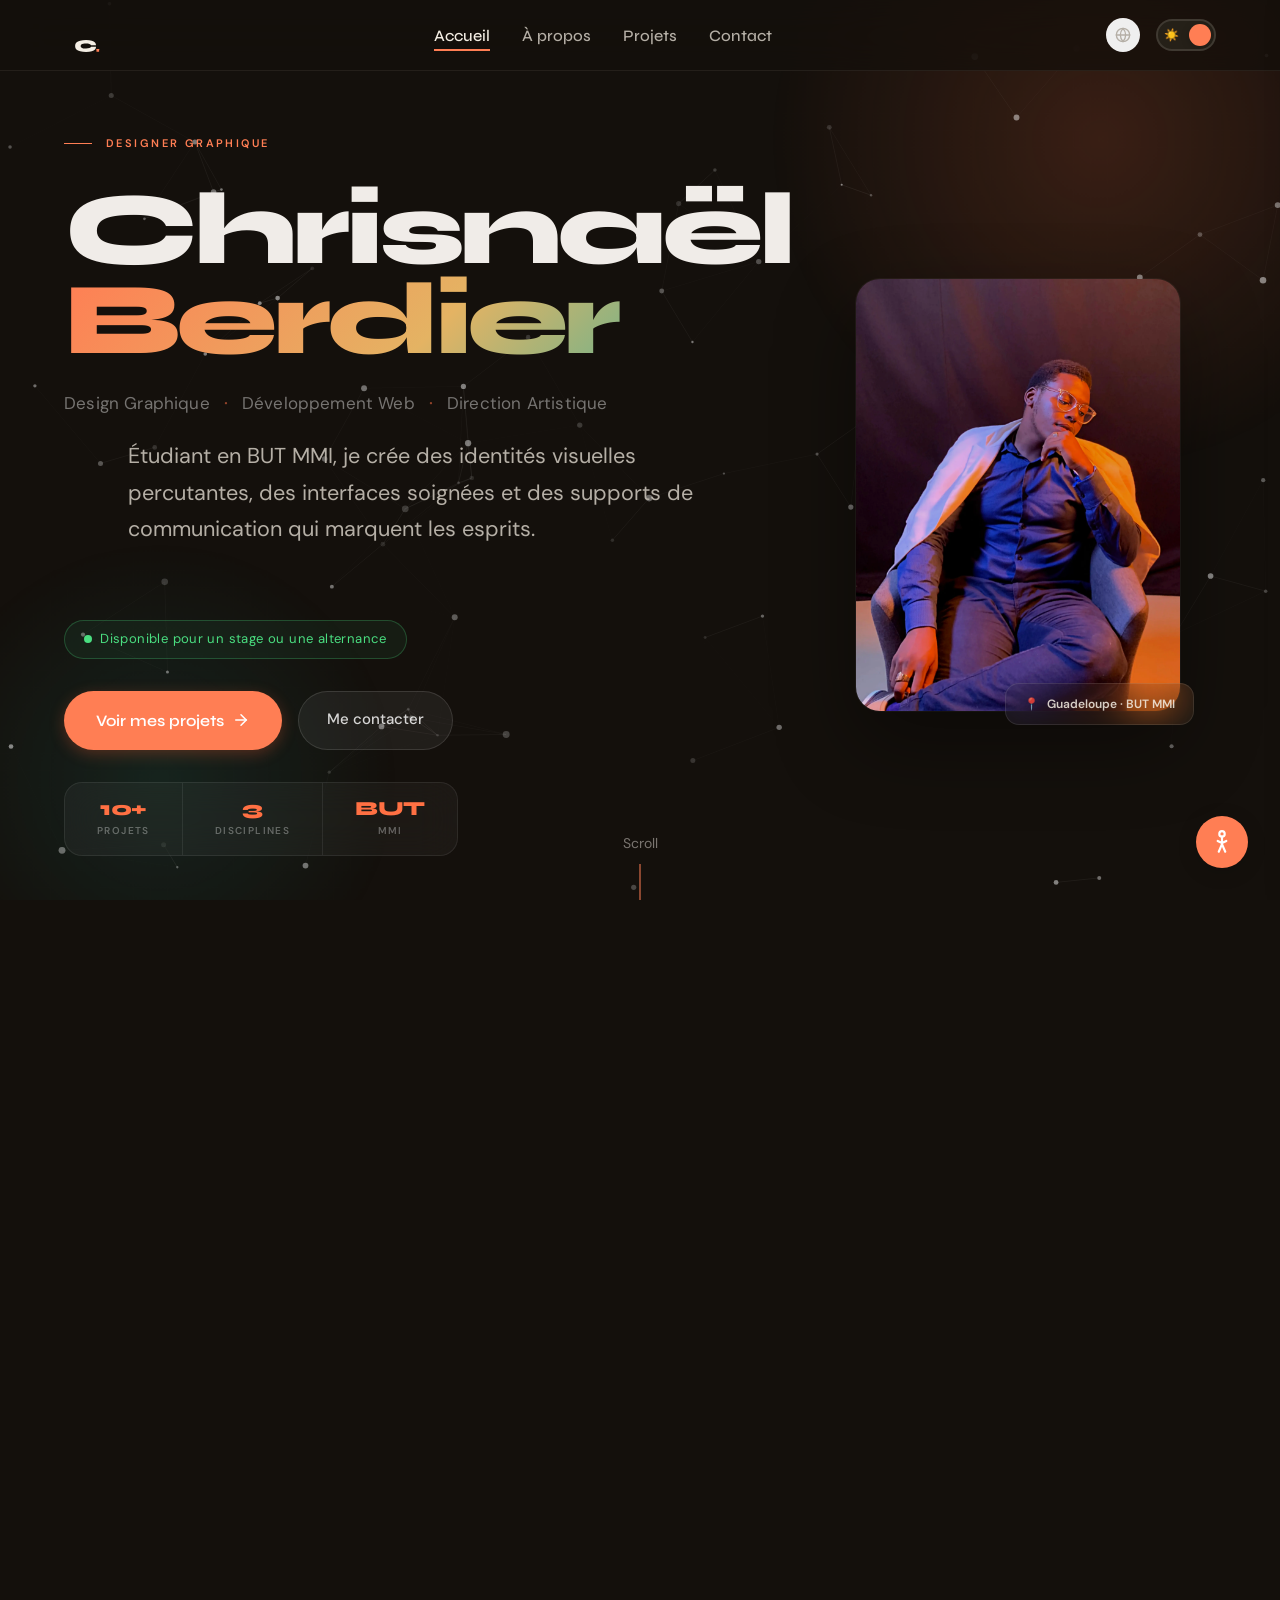
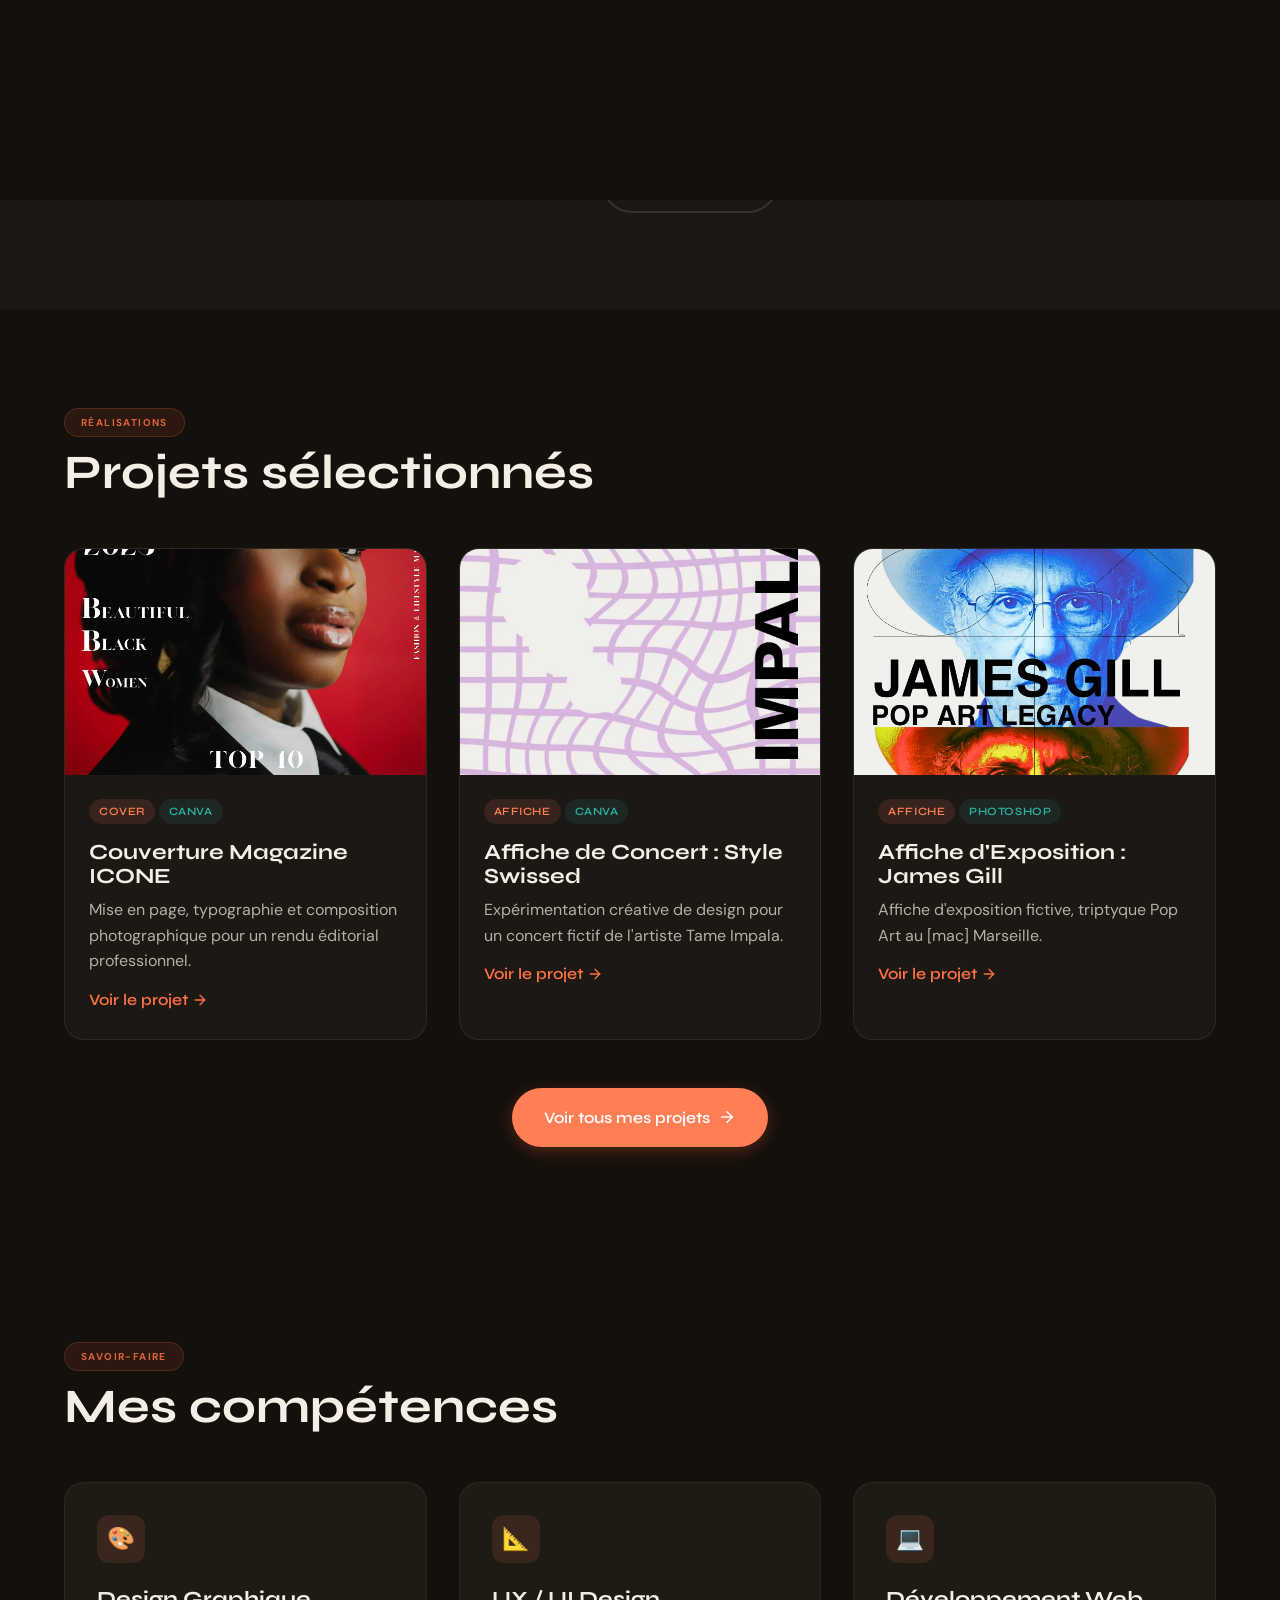
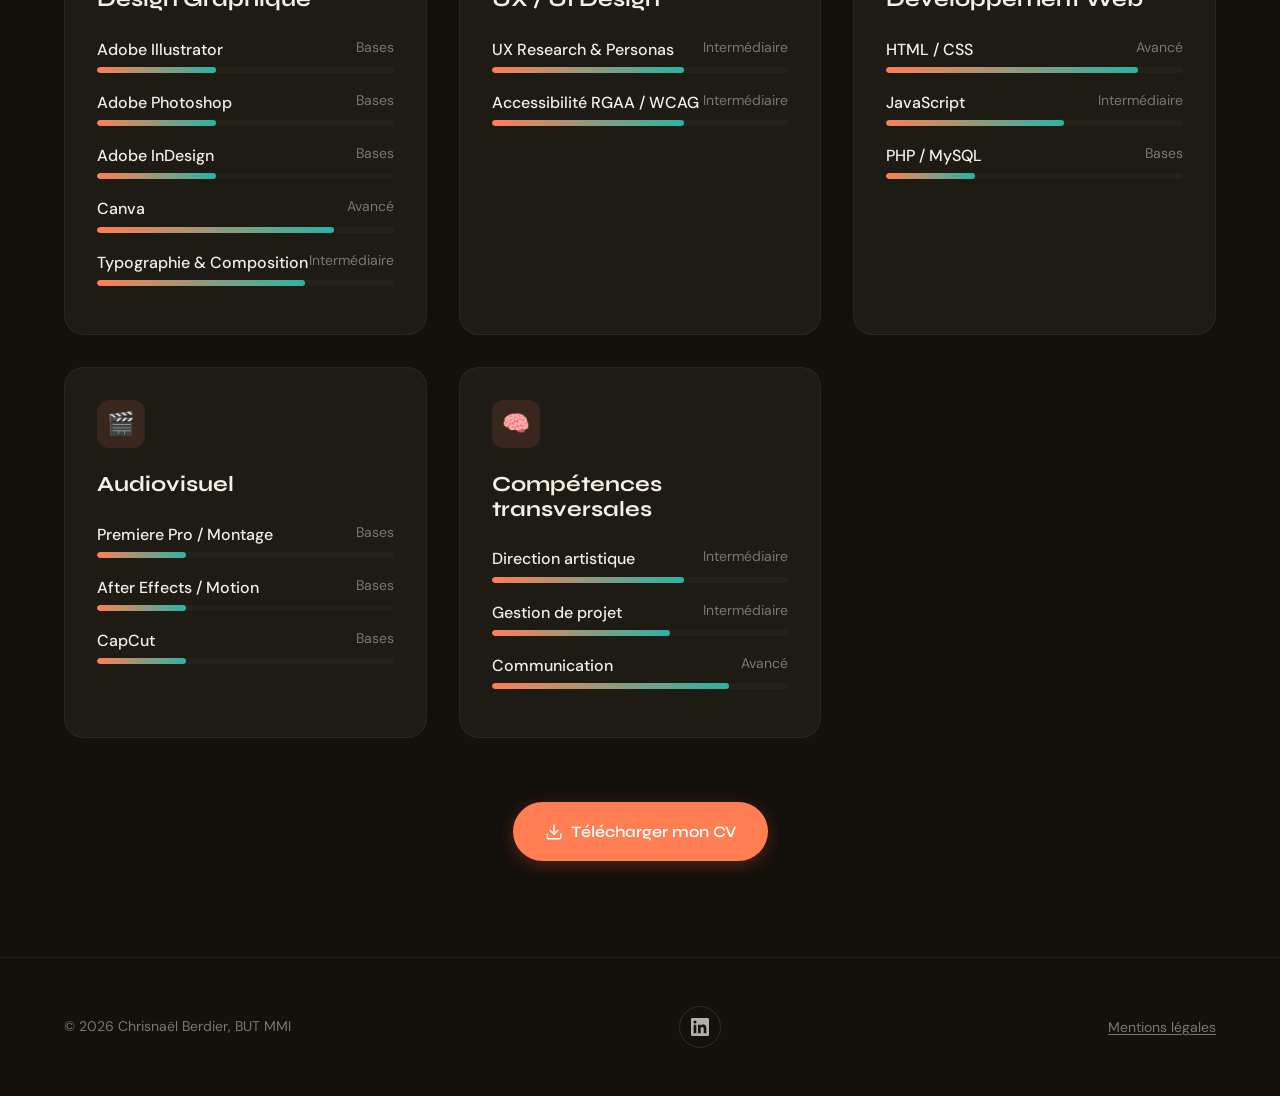
==== commit 22c5d4e2: "Photo à propos : portrait studio bleu/orange en webp - Ajout portrait-apropos.webp (recadre 3:4, 900" ====
--- a/index.html
+++ b/index.html
@@ -184,7 +184,7 @@
 
           <div class="about__image-wrap reveal">
             <div class="about__img-glow" aria-hidden="true"></div>
-            <img src="assets/img/portrait.webp" alt="Portrait de Chrisnaël Berdier" loading="lazy">
+            <img src="assets/img/portrait-apropos.webp" alt="Portrait de Chrisnaël Berdier" width="900" height="1200" loading="lazy">
             <div class="about__img-badge glass-card" aria-hidden="true"><span>🎓</span> BUT MMI</div>
           </div>
 
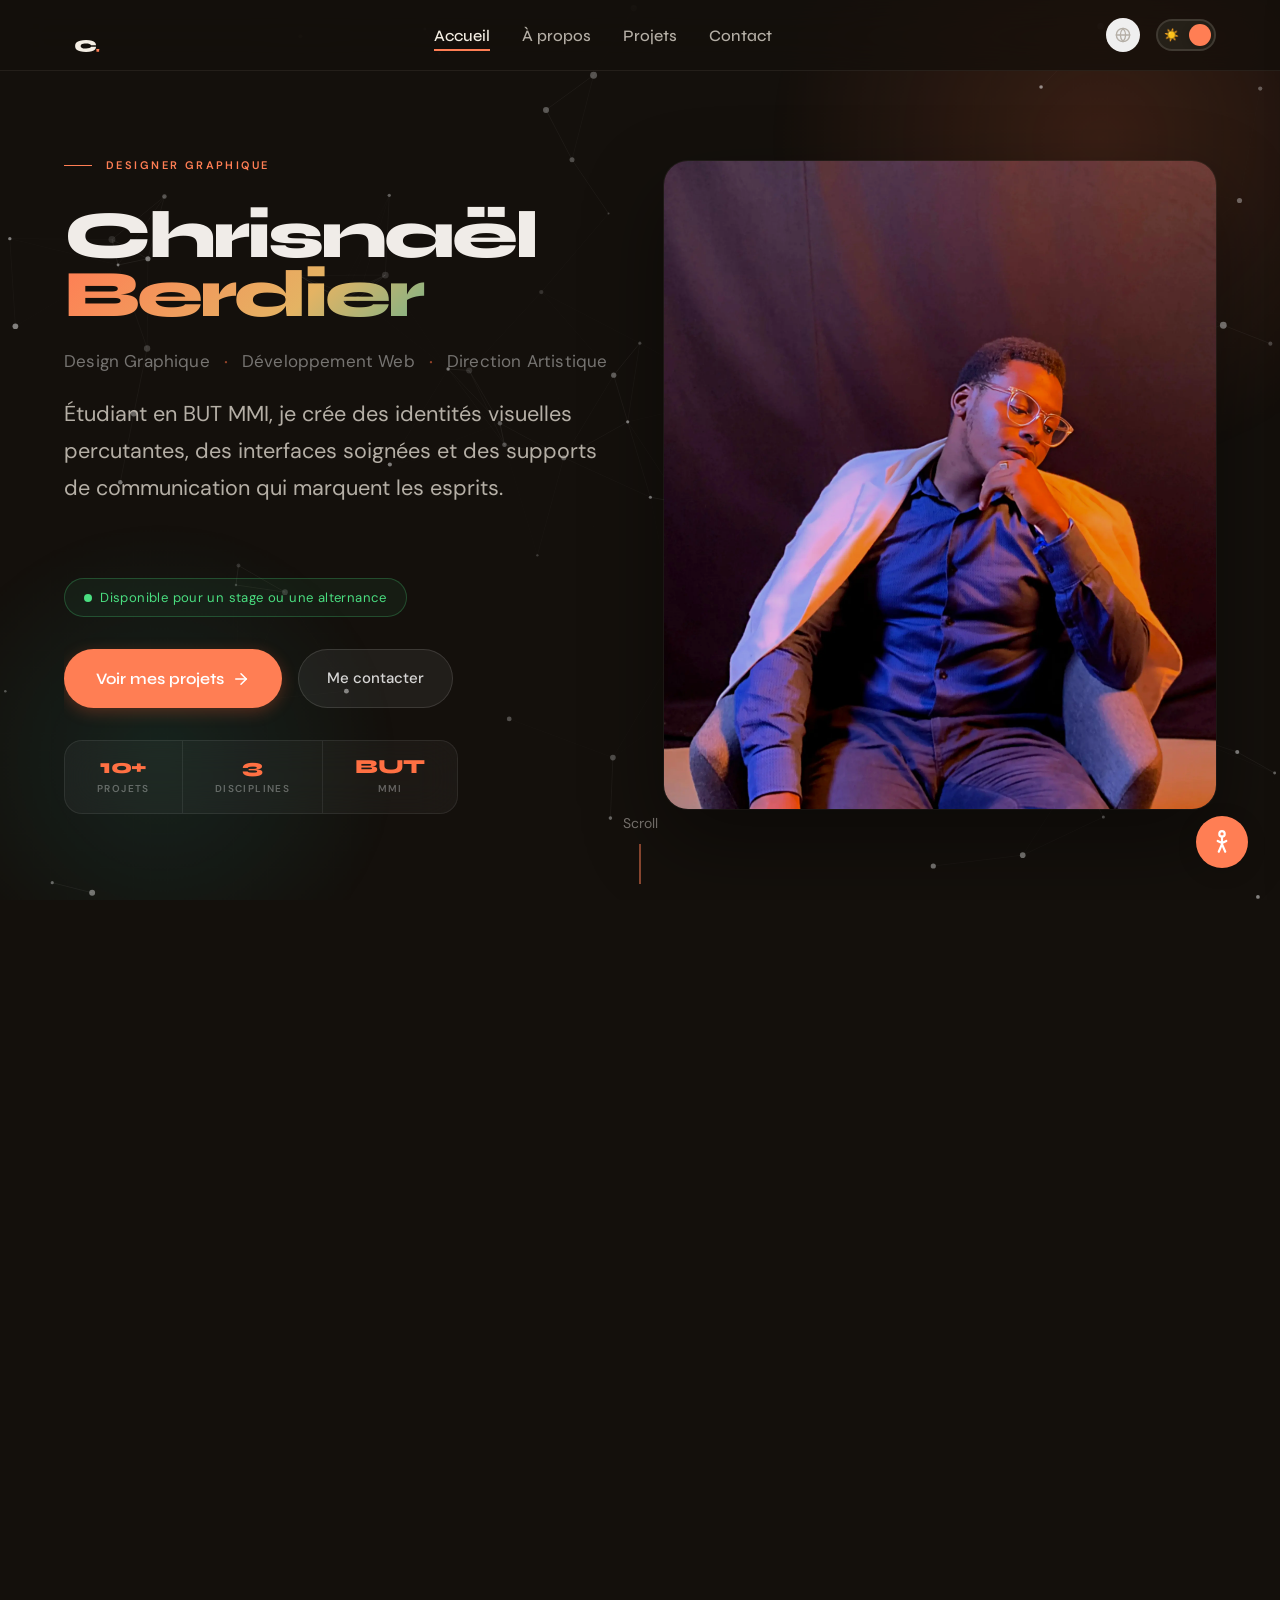
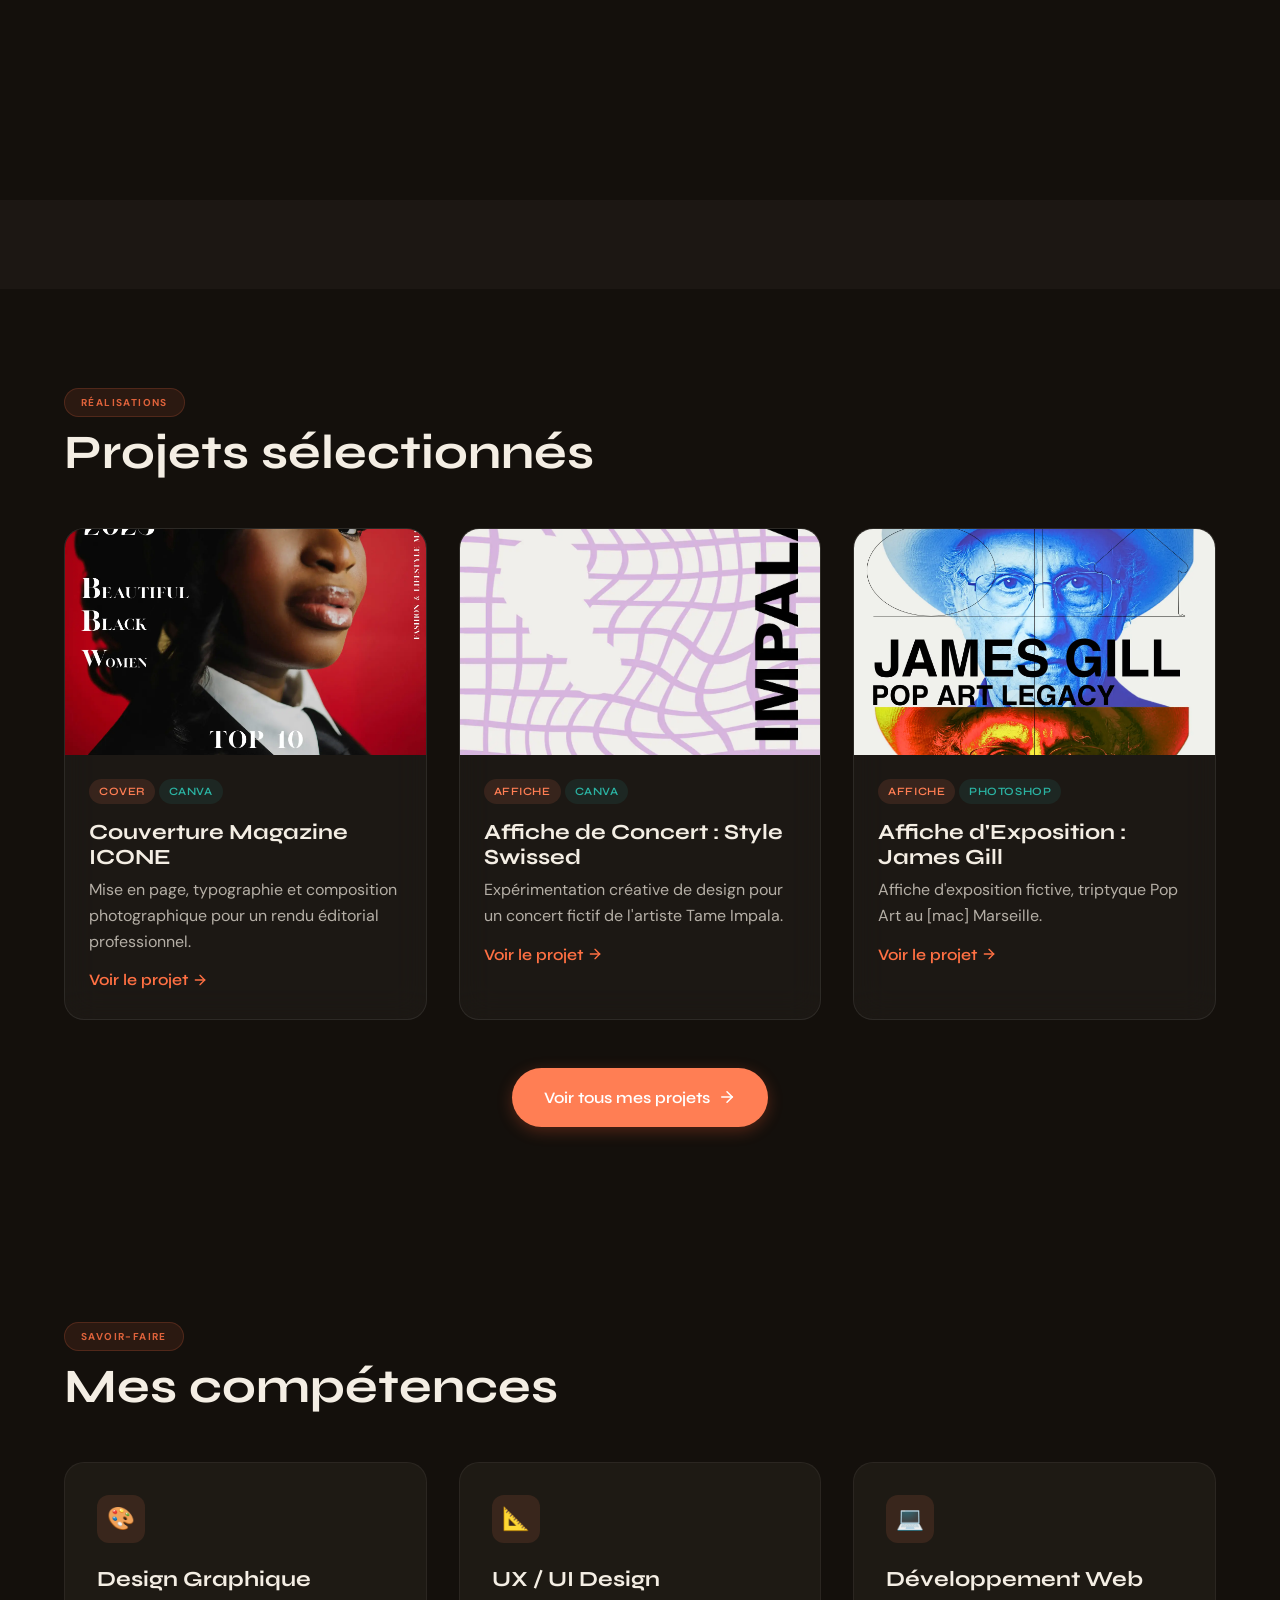
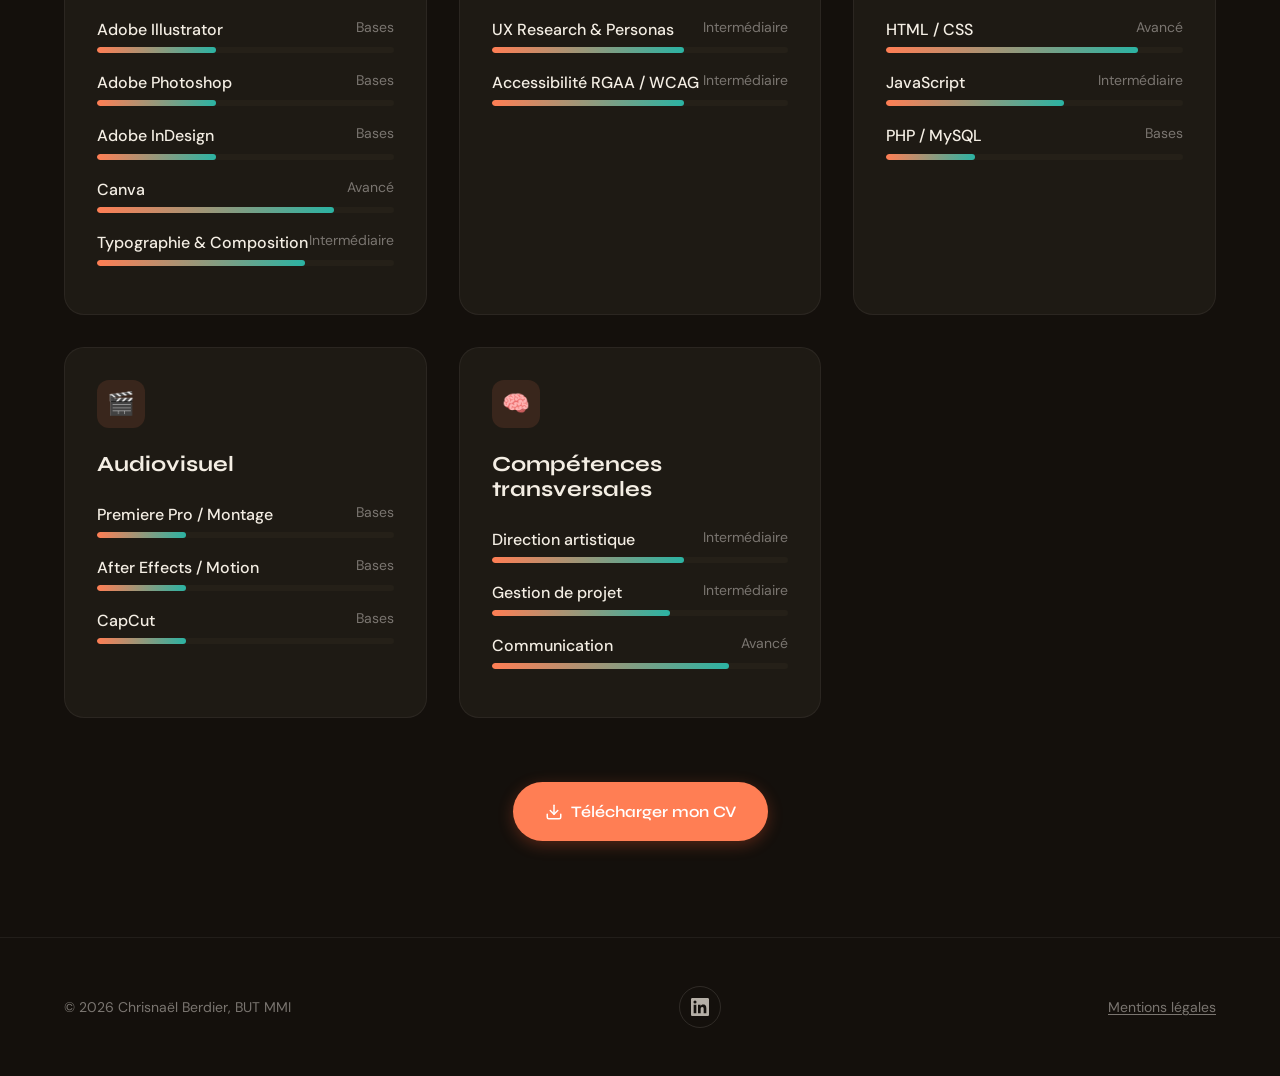
==== commit 23d4c7ad: "Hero fix + flip card + scroll theme transition - Grille hero : 1.1fr/0.9fr -> 1fr/1fr (colonnes egal" ====
--- a/index.html
+++ b/index.html
@@ -93,7 +93,7 @@
   <main id="main">
 
     <!-- ═══════════════════════════════════ HERO ═══════════════════════════════════ -->
-    <section class="hero" aria-labelledby="hero-title">
+    <section class="hero" aria-labelledby="hero-title" data-scroll-theme="dark">
 
       <div class="hero__orb hero__orb--1" aria-hidden="true"></div>
       <div class="hero__orb hero__orb--2" aria-hidden="true"></div>
@@ -144,12 +144,22 @@
           </div>
         </div>
 
-        <!-- ── Colonne portrait ── -->
+        <!-- ── Colonne portrait (flip card) ── -->
         <div class="hero__visual" aria-hidden="true">
-          <figure class="hero__portrait-fig">
-            <img src="assets/img/portrait.webp" alt="Portrait de Chrisnaël Berdier" class="hero__portrait" width="380" height="507" loading="eager">
-            <div class="hero__portrait-badge glass-card">
-              <span aria-hidden="true">📍</span> Guadeloupe · BUT MMI
+          <figure class="hero__portrait-fig" role="img" aria-label="Portrait de Chrisnaël Berdier — survoler pour plus d'infos">
+            <div class="hero__portrait-inner">
+              <!-- FACE : photo -->
+              <div class="hero__portrait-front">
+                <img src="assets/img/portrait.webp" alt="" class="hero__portrait" loading="eager">
+              </div>
+              <!-- DOS : carte info -->
+              <div class="hero__portrait-back">
+                <p class="portrait-back__location">📍 Guadeloupe, France</p>
+                <h2 class="portrait-back__name">Chrisnaël<br>Berdier</h2>
+                <p class="portrait-back__role">Designer Graphique<br>&amp; Développeur Web</p>
+                <p class="portrait-back__study">BUT MMI · Université des Antilles</p>
+                <div class="portrait-back__badge">Disponible sept. 2026</div>
+              </div>
             </div>
           </figure>
         </div>
@@ -178,7 +188,7 @@
     </div>
 
     <!-- ═══════════════════════════════════ ABOUT ═══════════════════════════════════ -->
-    <section class="about section" aria-labelledby="about-title">
+    <section class="about section" aria-labelledby="about-title" data-scroll-theme="light">
       <div class="container">
         <div class="about__grid">
 
@@ -206,7 +216,7 @@
     </section>
 
     <!-- ═══════════════════════════════════ FEATURED PROJECTS ═══════════════════════════════════ -->
-    <section class="section" aria-labelledby="projects-title">
+    <section class="section" aria-labelledby="projects-title" data-scroll-theme="dark">
       <div class="container">
         <p class="section__label reveal">Réalisations</p>
         <h2 class="section__title reveal" id="projects-title">Projets sélectionnés</h2>
@@ -249,7 +259,7 @@
 
 
     <!-- ═══════════════════════════════════ SKILLS ═══════════════════════════════════ -->
-    <section class="skills section" aria-labelledby="skills-title">
+    <section class="skills section" aria-labelledby="skills-title" data-scroll-theme="light">
       <div class="container">
         <p class="section__label reveal">Savoir-faire</p>
         <h2 class="section__title reveal" id="skills-title">Mes compétences</h2>
--- a/css/premium.css
+++ b/css/premium.css
@@ -780,8 +780,8 @@
   position: relative;
   z-index: var(--z-content, 10);
   display: grid;
-  grid-template-columns: 1.1fr 0.9fr;
-  gap: var(--space-3xl);
+  grid-template-columns: 1fr 1fr;
+  gap: var(--space-2xl);
   align-items: center;
   width: 100%;
   padding-block: var(--space-3xl);
@@ -792,6 +792,8 @@
   display: flex;
   flex-direction: column;
   align-items: flex-start;
+  overflow: hidden;
+  min-width: 0;
 }
 
 /* Label éditorial — remplace le pill greeting emoji */
@@ -818,8 +820,9 @@
 /* Titre left-aligned dans la colonne */
 .hero__editorial .hero__title {
   text-align: left !important;
-  font-size: clamp(52px, 8vw, 128px) !important;
+  font-size: clamp(38px, 5.2vw, 96px) !important;
   margin-bottom: var(--space-lg) !important;
+  word-break: break-word;
 }
 
 /* Aligner les éléments à gauche */
@@ -829,29 +832,120 @@
 .hero__editorial .hero__cta      { margin-top: var(--space-xl) !important; justify-content: flex-start !important; }
 .hero__editorial .hero__stats-card { margin-top: var(--space-xl) !important; align-self: flex-start !important; }
 
-/* ── Colonne portrait ── */
+/* ── Colonne portrait — flip card ── */
 .hero__visual {
   display: flex;
   align-items: center;
   justify-content: center;
-  padding-block: var(--space-3xl);
 }
 
 .hero__portrait-fig {
   position: relative;
   width: 100%;
-  max-width: 400px;
+  height: clamp(440px, 72vh, 740px);
+  perspective: 1400px;
+  cursor: pointer;
   margin: 0;
 }
 
+/* Carte 3D pivot */
+.hero__portrait-inner {
+  position: relative;
+  width: 100%;
+  height: 100%;
+  transform-style: preserve-3d;
+  transition: transform 0.85s cubic-bezier(0.23, 1, 0.32, 1);
+  border-radius: 24px;
+}
+.hero__portrait-fig:hover .hero__portrait-inner { transform: rotateY(180deg); }
+
+/* Faces communes */
+.hero__portrait-front,
+.hero__portrait-back {
+  position: absolute;
+  inset: 0;
+  border-radius: 24px;
+  backface-visibility: hidden;
+  -webkit-backface-visibility: hidden;
+  overflow: hidden;
+}
+
+/* FACE : photo */
+.hero__portrait-front {
+  box-shadow: 0 32px 80px rgba(0,0,0,0.4), 0 0 0 1px rgba(244,238,228,0.06);
+}
 .hero__portrait {
   width: 100%;
-  aspect-ratio: 3/4;
+  height: 100%;
   object-fit: cover;
-  border-radius: 24px;
+  object-position: center 15%;
   display: block;
-  box-shadow: 0 32px 80px rgba(0,0,0,0.4), 0 0 0 1px rgba(244,238,228,0.06);
   filter: brightness(0.88) saturate(1.1);
+}
+
+/* DOS : carte info orange→lagon */
+.hero__portrait-back {
+  transform: rotateY(180deg);
+  background: linear-gradient(145deg, #FF7E54 0%, #E4B363 45%, #2BB3A3 100%);
+  display: flex;
+  flex-direction: column;
+  justify-content: center;
+  padding: clamp(24px, 4vw, 48px);
+  gap: 16px;
+}
+.portrait-back__location {
+  font-family: var(--font-body, 'DM Sans', sans-serif);
+  font-size: 13px;
+  font-weight: 600;
+  letter-spacing: .08em;
+  text-transform: uppercase;
+  color: rgba(255,255,255,0.75);
+}
+.portrait-back__name {
+  font-family: var(--font-display, 'Syne', sans-serif);
+  font-size: clamp(32px, 4vw, 58px);
+  font-weight: 800;
+  line-height: 1;
+  color: #fff;
+  letter-spacing: -0.03em;
+}
+.portrait-back__role {
+  font-family: var(--font-body, 'DM Sans', sans-serif);
+  font-size: clamp(14px, 1.5vw, 18px);
+  font-weight: 400;
+  color: rgba(255,255,255,0.85);
+  line-height: 1.5;
+}
+.portrait-back__study {
+  font-family: var(--font-body, 'DM Sans', sans-serif);
+  font-size: 12px;
+  font-weight: 600;
+  letter-spacing: .1em;
+  text-transform: uppercase;
+  color: rgba(255,255,255,0.6);
+}
+.portrait-back__badge {
+  display: inline-flex;
+  align-items: center;
+  gap: 8px;
+  padding: 8px 18px;
+  border-radius: 9999px;
+  background: rgba(255,255,255,0.18);
+  border: 1px solid rgba(255,255,255,0.35);
+  font-family: var(--font-body, 'DM Sans', sans-serif);
+  font-size: 13px;
+  font-weight: 600;
+  color: #fff;
+  width: fit-content;
+  margin-top: 8px;
+}
+.portrait-back__badge::before {
+  content: '';
+  width: 8px; height: 8px;
+  border-radius: 50%;
+  background: #4ade80;
+  animation: badgePulse 2s ease-in-out infinite;
+  flex-shrink: 0;
 }
 
 /* Badge Guadeloupe sur le portrait */
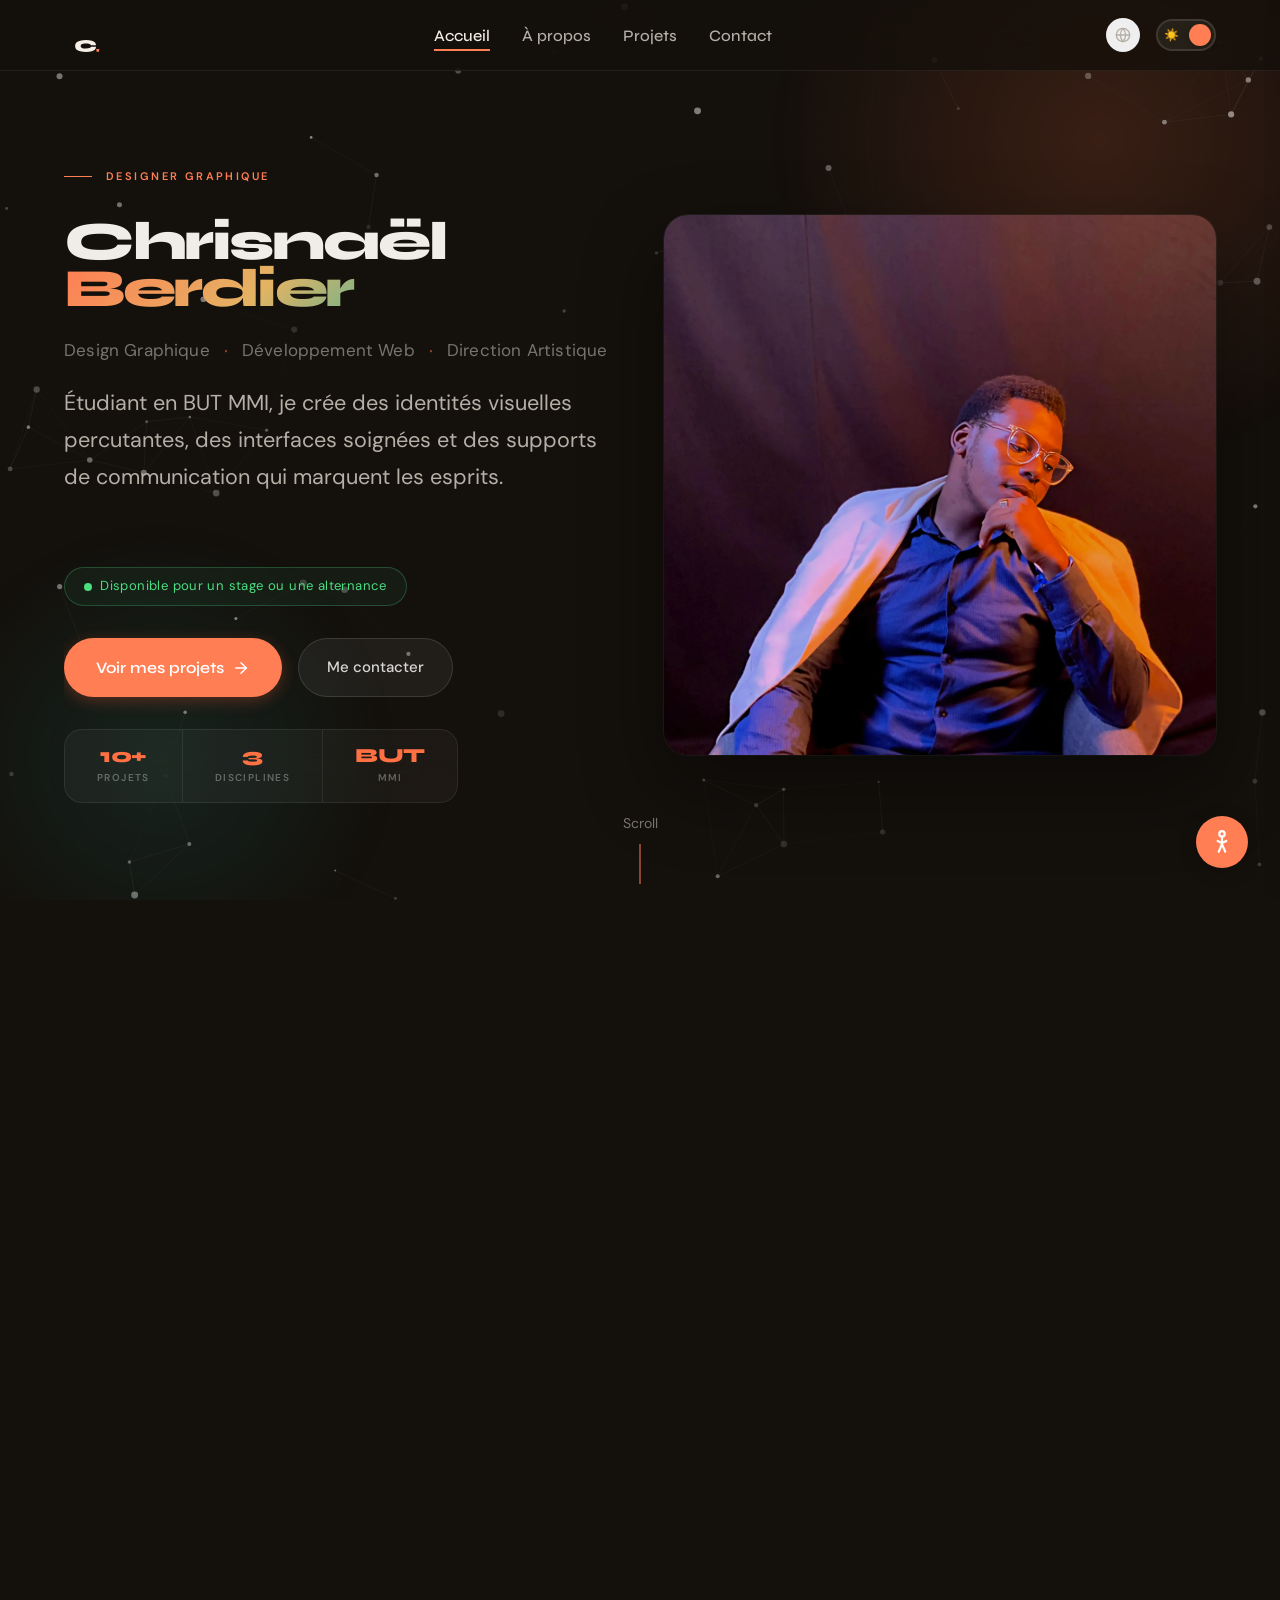
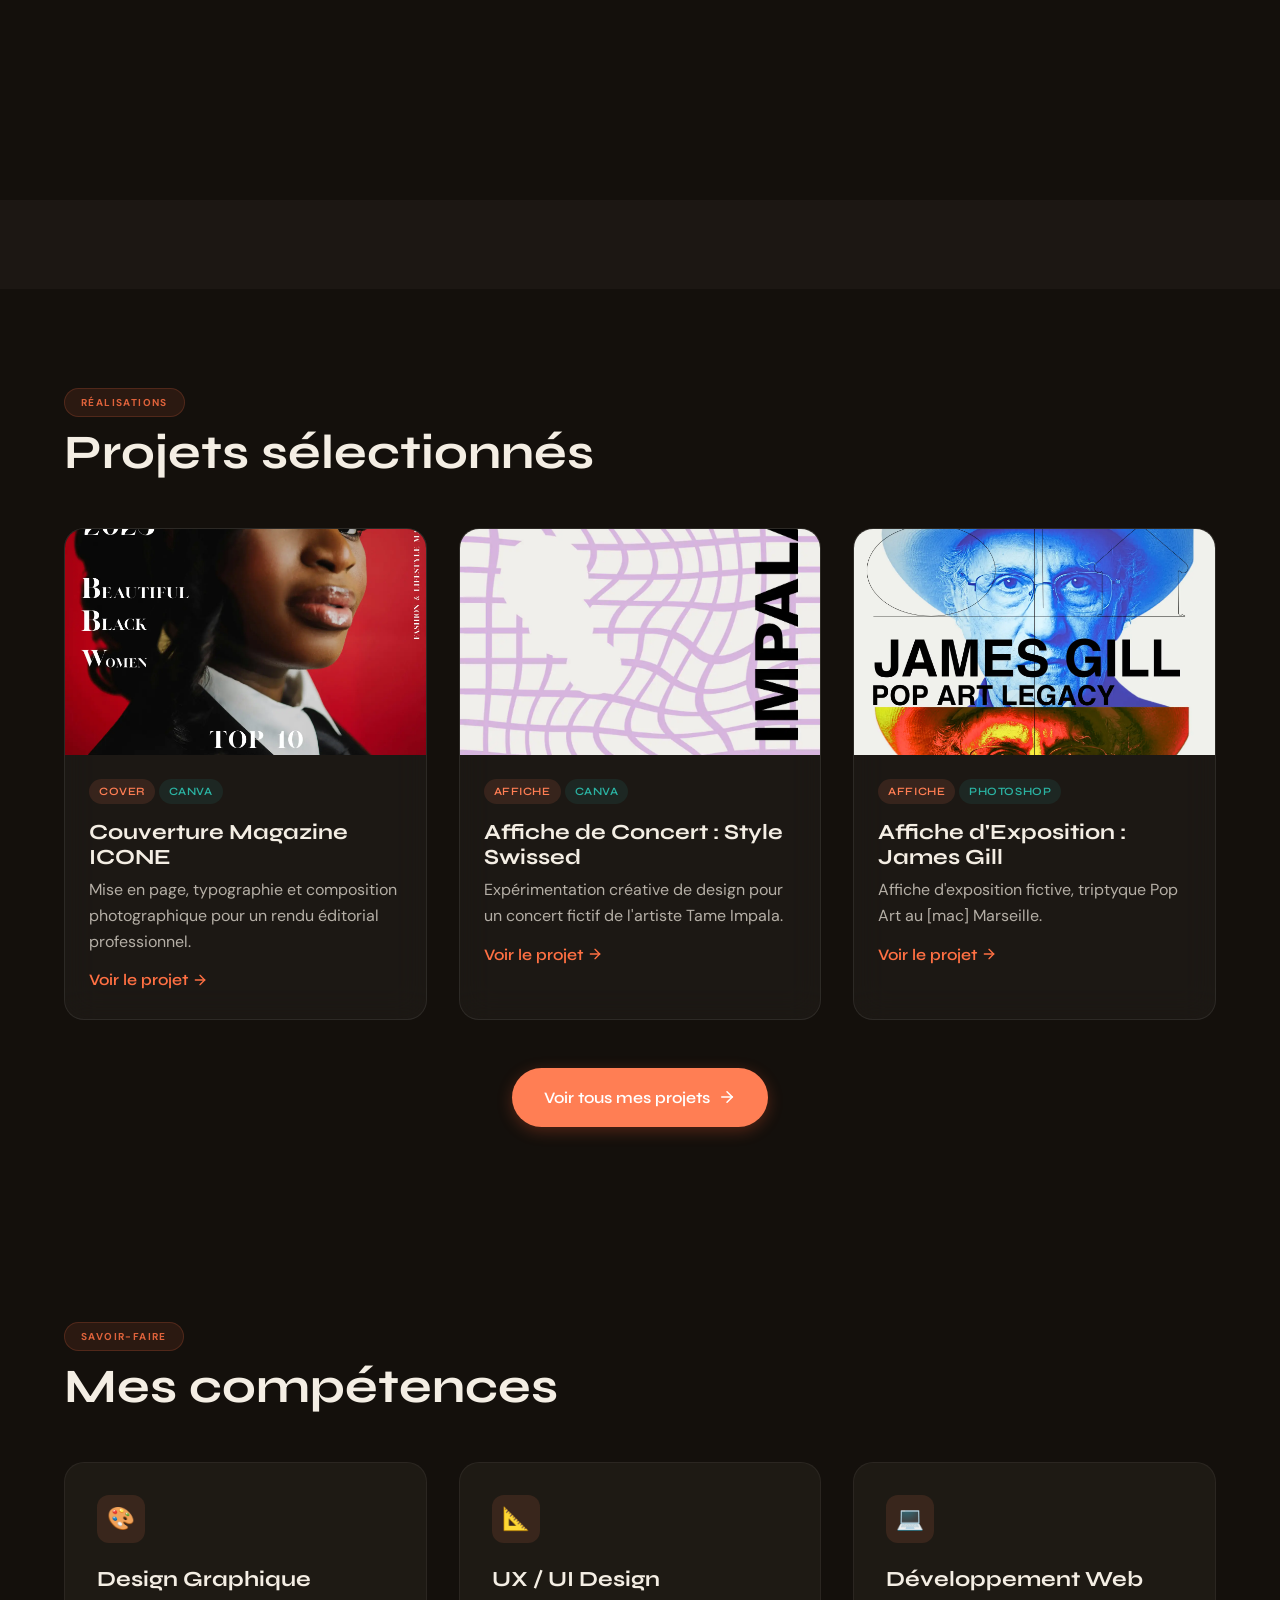
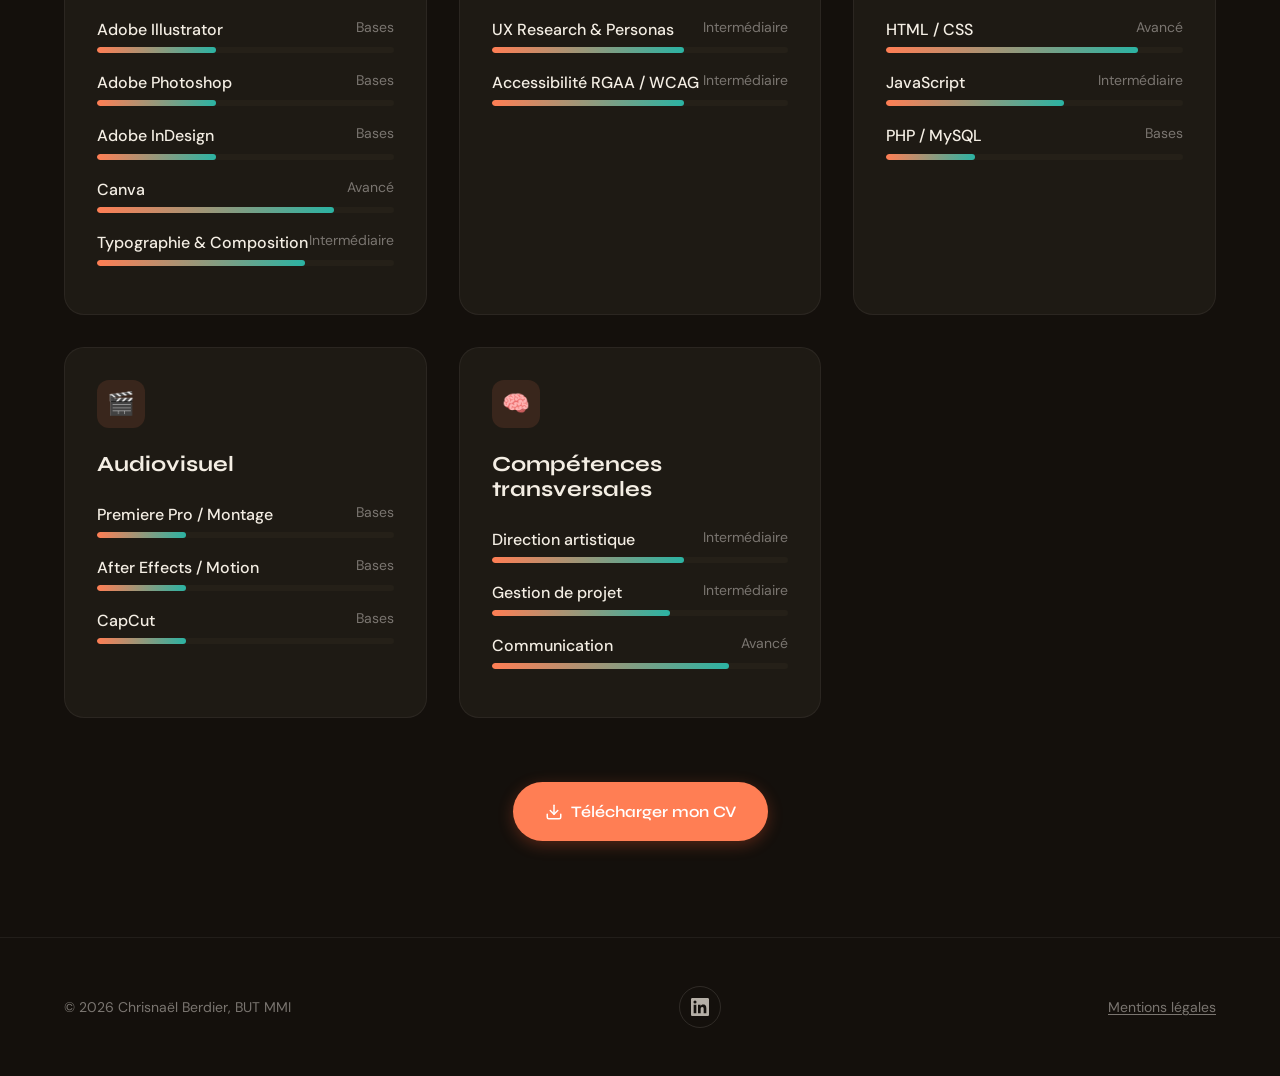
==== commit 7f4c29d8: "Fix titre + portrait + redesign dos flip card editorial - Titre : clamp(36px,4.2vw,78px) sans word-b" ====
--- a/index.html
+++ b/index.html
@@ -152,13 +152,18 @@
               <div class="hero__portrait-front">
                 <img src="assets/img/portrait.webp" alt="" class="hero__portrait" loading="eager">
               </div>
-              <!-- DOS : carte info -->
+              <!-- DOS : carte éditoriale -->
               <div class="hero__portrait-back">
-                <p class="portrait-back__location">📍 Guadeloupe, France</p>
-                <h2 class="portrait-back__name">Chrisnaël<br>Berdier</h2>
-                <p class="portrait-back__role">Designer Graphique<br>&amp; Développeur Web</p>
-                <p class="portrait-back__study">BUT MMI · Université des Antilles</p>
-                <div class="portrait-back__badge">Disponible sept. 2026</div>
+                <span class="portrait-back__year" aria-hidden="true">2026</span>
+                <div class="portrait-back__body">
+                  <h2 class="portrait-back__name">Chrisnaël<br>Berdier<span class="portrait-back__dot" aria-hidden="true">.</span></h2>
+                  <p class="portrait-back__role">Designer Graphique</p>
+                  <p class="portrait-back__place">Guadeloupe, France</p>
+                </div>
+                <div class="portrait-back__badge">
+                  <span class="portrait-back__pulse" aria-hidden="true"></span>
+                  Disponible sept. 2026
+                </div>
               </div>
             </div>
           </figure>
--- a/css/premium.css
+++ b/css/premium.css
@@ -820,9 +820,8 @@
 /* Titre left-aligned dans la colonne */
 .hero__editorial .hero__title {
   text-align: left !important;
-  font-size: clamp(38px, 5.2vw, 96px) !important;
+  font-size: clamp(36px, 4.2vw, 78px) !important;
   margin-bottom: var(--space-lg) !important;
-  word-break: break-word;
 }
 
 /* Aligner les éléments à gauche */
@@ -842,7 +841,7 @@
 .hero__portrait-fig {
   position: relative;
   width: 100%;
-  height: clamp(440px, 72vh, 740px);
+  height: clamp(380px, 60vh, 620px);
   perspective: 1400px;
   cursor: pointer;
   margin: 0;
@@ -883,65 +882,71 @@
   filter: brightness(0.88) saturate(1.1);
 }
 
-/* DOS : carte info orange→lagon */
+/* DOS : carte éditoriale */
 .hero__portrait-back {
   transform: rotateY(180deg);
-  background: linear-gradient(145deg, #FF7E54 0%, #E4B363 45%, #2BB3A3 100%);
+  background: linear-gradient(145deg, #FF7E54 0%, #E4B363 48%, #2BB3A3 100%);
   display: flex;
   flex-direction: column;
-  justify-content: center;
-  padding: clamp(24px, 4vw, 48px);
-  gap: 16px;
-}
-.portrait-back__location {
-  font-family: var(--font-body, 'DM Sans', sans-serif);
-  font-size: 13px;
-  font-weight: 600;
-  letter-spacing: .08em;
-  text-transform: uppercase;
-  color: rgba(255,255,255,0.75);
+  justify-content: space-between;
+  padding: clamp(22px, 3.5vw, 44px);
+}
+/* Année en filigrane — coin haut droite */
+.portrait-back__year {
+  font-family: var(--font-display, 'Syne', sans-serif);
+  font-size: clamp(56px, 7vw, 110px);
+  font-weight: 800;
+  letter-spacing: -0.05em;
+  line-height: 1;
+  color: rgba(255,255,255,0.13);
+  align-self: flex-end;
+}
+/* Bloc central : nom + rôle + lieu */
+.portrait-back__body {
+  display: flex;
+  flex-direction: column;
+  gap: 10px;
 }
 .portrait-back__name {
   font-family: var(--font-display, 'Syne', sans-serif);
-  font-size: clamp(32px, 4vw, 58px);
+  font-size: clamp(28px, 3.2vw, 52px);
   font-weight: 800;
-  line-height: 1;
+  line-height: 1.05;
+  letter-spacing: -0.03em;
   color: #fff;
-  letter-spacing: -0.03em;
-}
+}
+.portrait-back__dot { color: rgba(255,255,255,0.5); }
 .portrait-back__role {
   font-family: var(--font-body, 'DM Sans', sans-serif);
-  font-size: clamp(14px, 1.5vw, 18px);
-  font-weight: 400;
-  color: rgba(255,255,255,0.85);
-  line-height: 1.5;
-}
-.portrait-back__study {
+  font-size: clamp(13px, 1.4vw, 16px);
+  font-weight: 500;
+  color: rgba(255,255,255,0.82);
+}
+.portrait-back__place {
+  font-family: var(--font-body, 'DM Sans', sans-serif);
+  font-size: 11px;
+  font-weight: 500;
+  letter-spacing: .1em;
+  text-transform: uppercase;
+  color: rgba(255,255,255,0.52);
+}
+/* Badge dispo */
+.portrait-back__badge {
+  display: inline-flex;
+  align-items: center;
+  gap: 8px;
+  padding: 7px 16px;
+  border-radius: 9999px;
+  background: rgba(255,255,255,0.18);
+  border: 1px solid rgba(255,255,255,0.32);
   font-family: var(--font-body, 'DM Sans', sans-serif);
   font-size: 12px;
   font-weight: 600;
-  letter-spacing: .1em;
-  text-transform: uppercase;
-  color: rgba(255,255,255,0.6);
-}
-.portrait-back__badge {
-  display: inline-flex;
-  align-items: center;
-  gap: 8px;
-  padding: 8px 18px;
-  border-radius: 9999px;
-  background: rgba(255,255,255,0.18);
-  border: 1px solid rgba(255,255,255,0.35);
-  font-family: var(--font-body, 'DM Sans', sans-serif);
-  font-size: 13px;
-  font-weight: 600;
   color: #fff;
   width: fit-content;
-  margin-top: 8px;
-}
-.portrait-back__badge::before {
-  content: '';
-  width: 8px; height: 8px;
+}
+.portrait-back__pulse {
+  width: 7px; height: 7px;
   border-radius: 50%;
   background: #4ade80;
   animation: badgePulse 2s ease-in-out infinite;
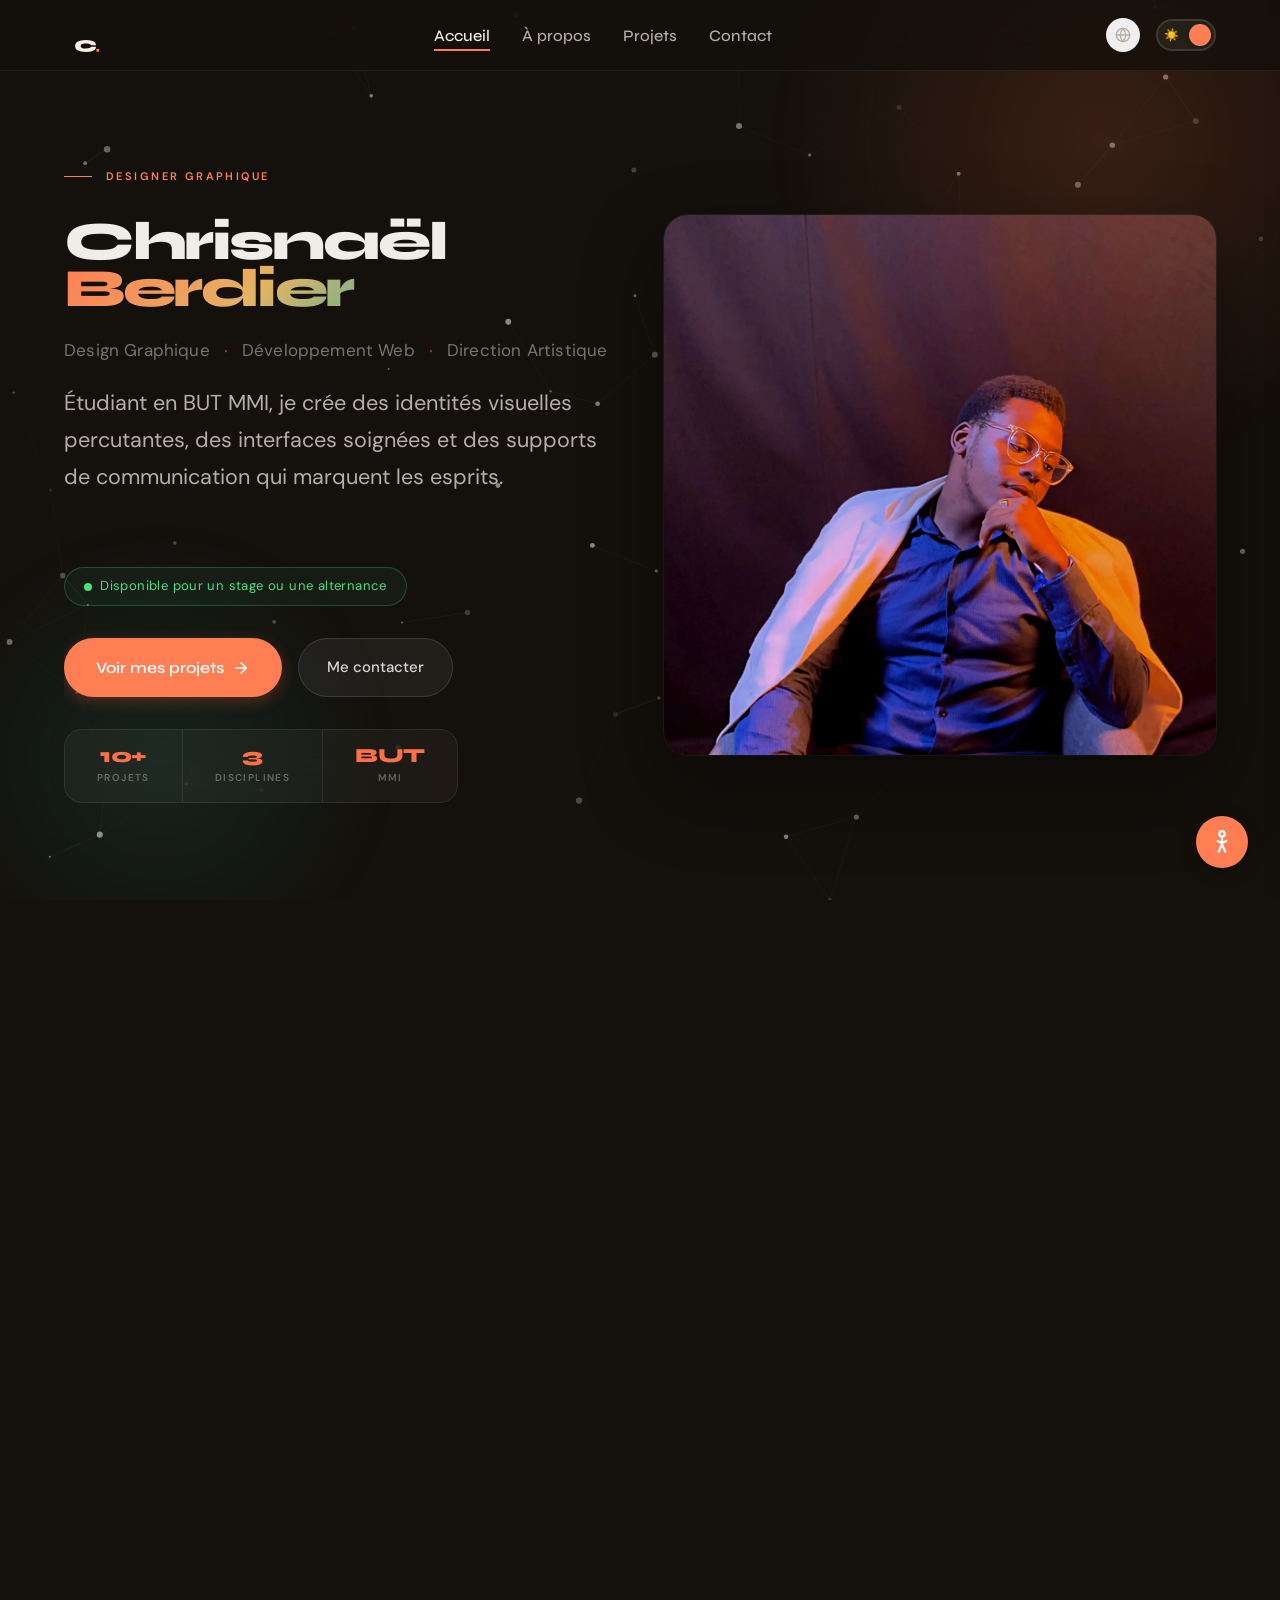
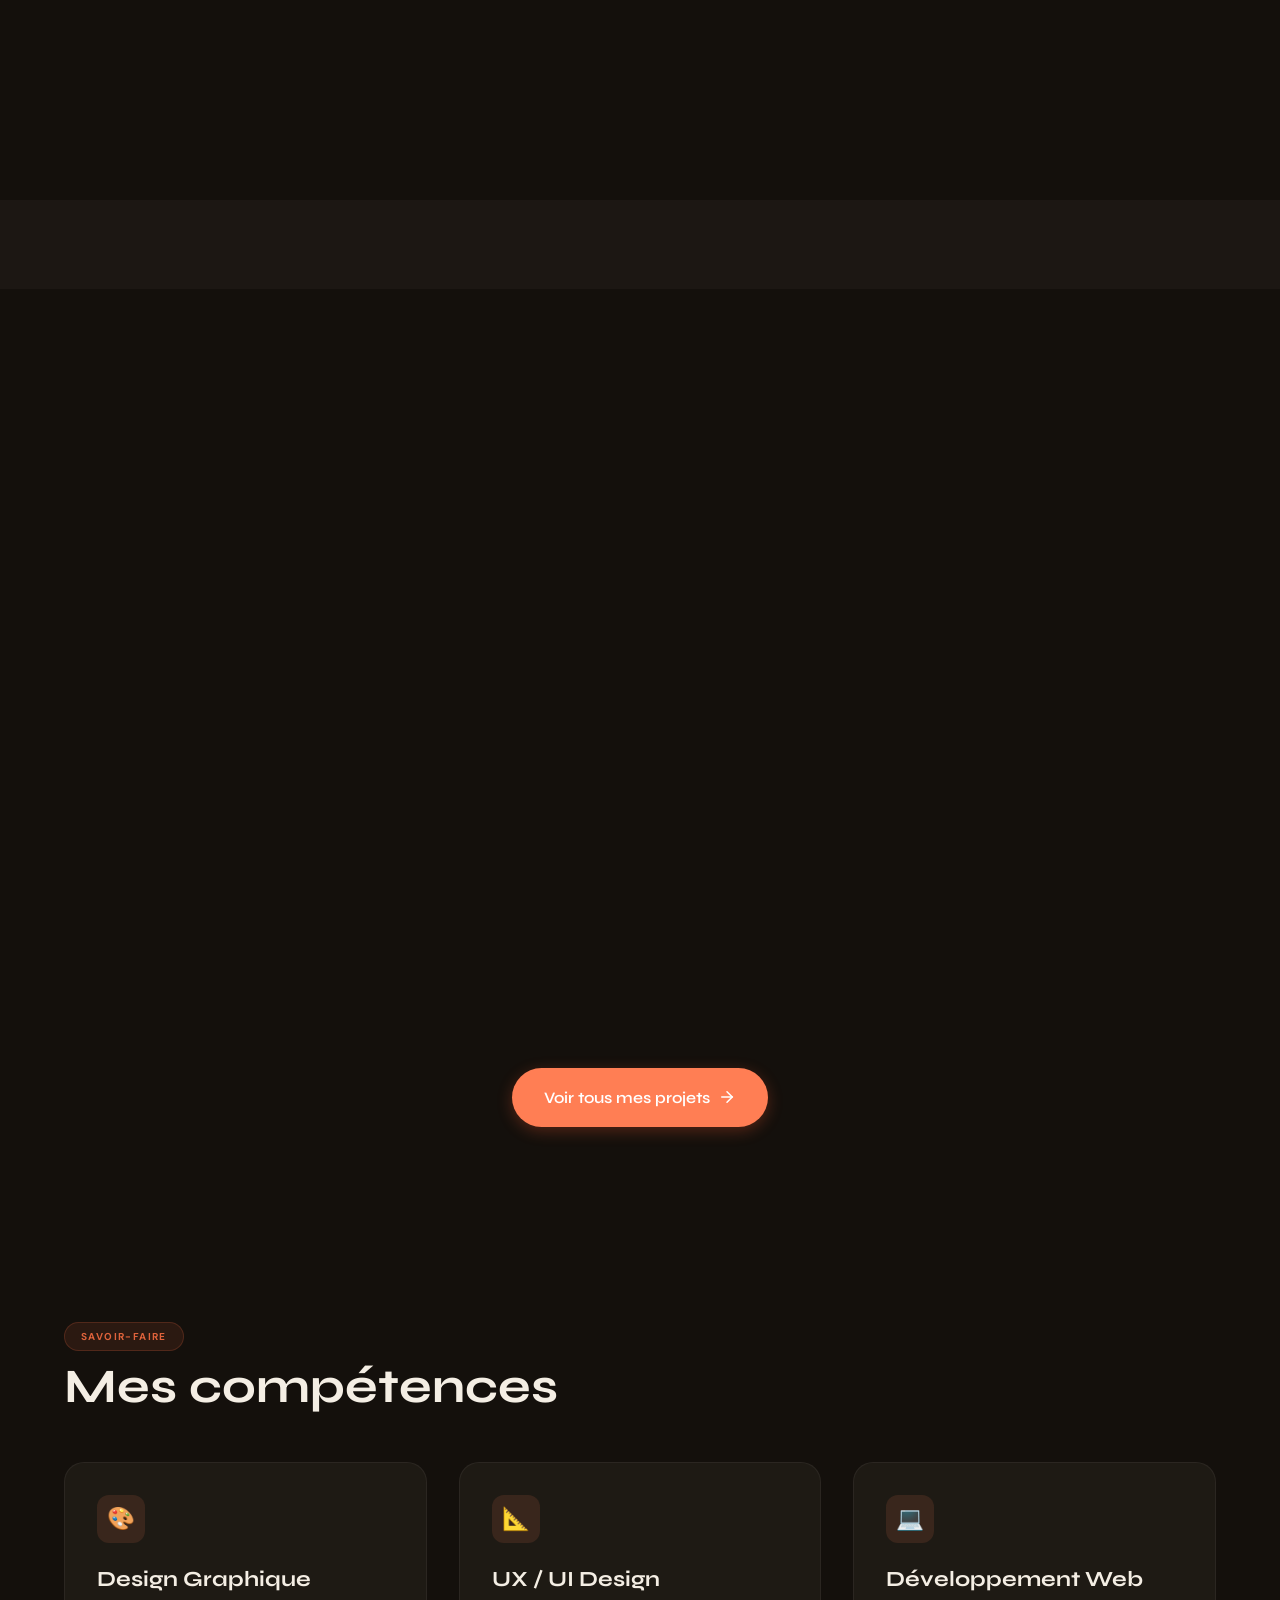
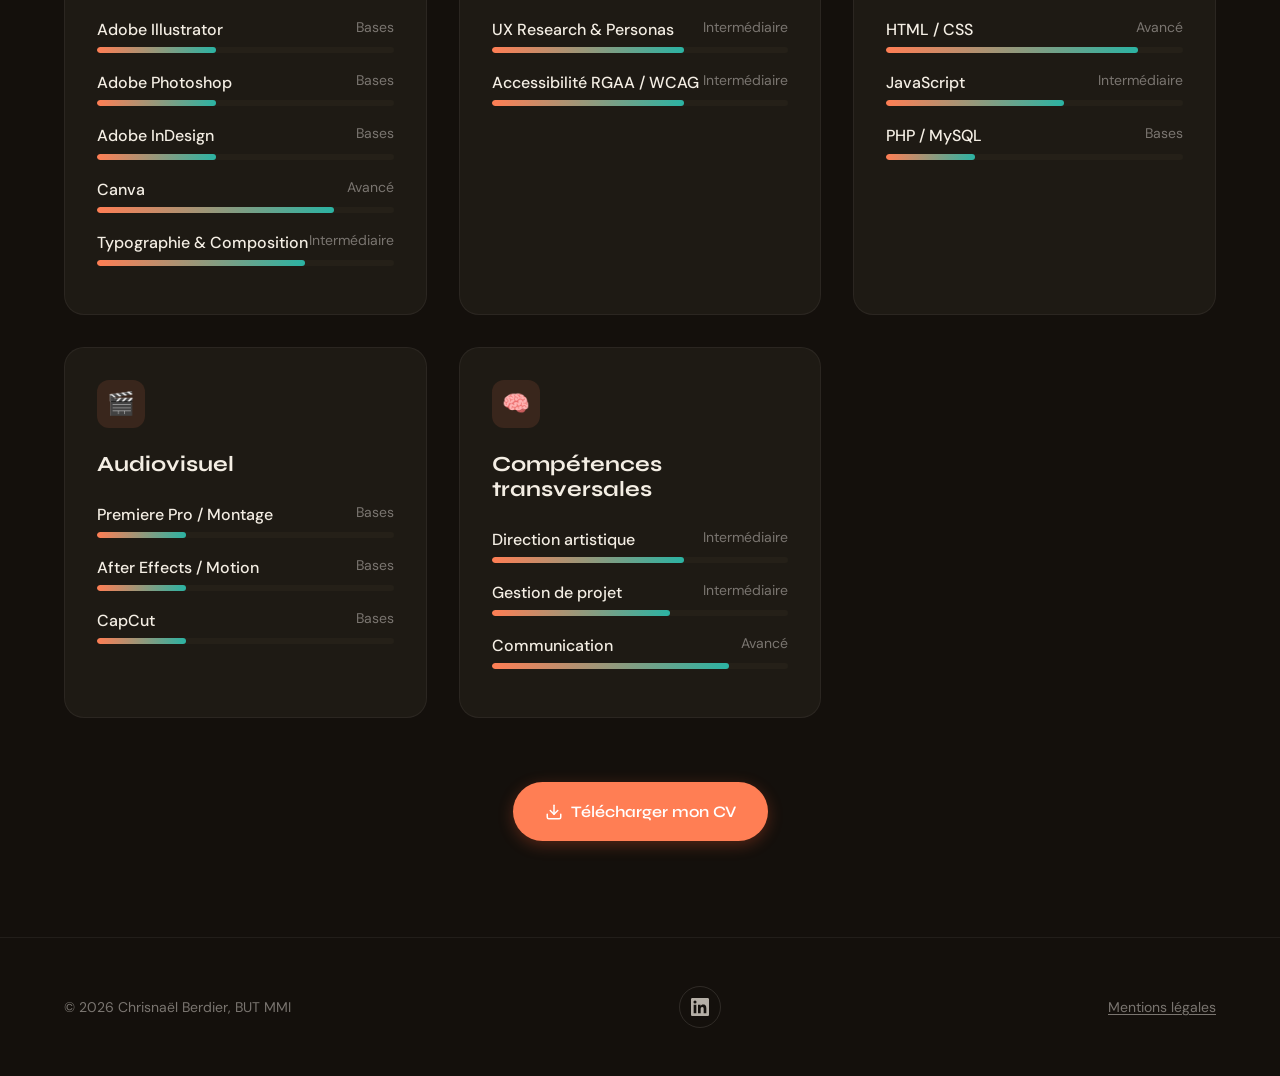
==== commit 8b523c14: "Supprime le scroll indicator hero Co-Authored-By: Claude Sonnet 4.6 <noreply@anthropic.com>" ====
--- a/index.html
+++ b/index.html
@@ -171,7 +171,6 @@
 
       </div>
 
-      <div class="hero__scroll" aria-hidden="true"><span>Scroll</span><div class="hero__scroll-line"></div></div>
     </section>
 
     <!-- MARQUEE -->
--- a/css/premium.css
+++ b/css/premium.css
@@ -934,16 +934,17 @@
 .portrait-back__badge {
   display: inline-flex;
   align-items: center;
-  gap: 8px;
-  padding: 7px 16px;
+  gap: 10px;
+  padding: 11px 26px;
   border-radius: 9999px;
-  background: rgba(255,255,255,0.18);
-  border: 1px solid rgba(255,255,255,0.32);
+  background: rgba(255,255,255,0.22);
+  border: 1px solid rgba(255,255,255,0.38);
   font-family: var(--font-body, 'DM Sans', sans-serif);
-  font-size: 12px;
+  font-size: 14px;
   font-weight: 600;
   color: #fff;
-  width: fit-content;
+  align-self: center;
+  letter-spacing: 0.01em;
 }
 .portrait-back__pulse {
   width: 7px; height: 7px;
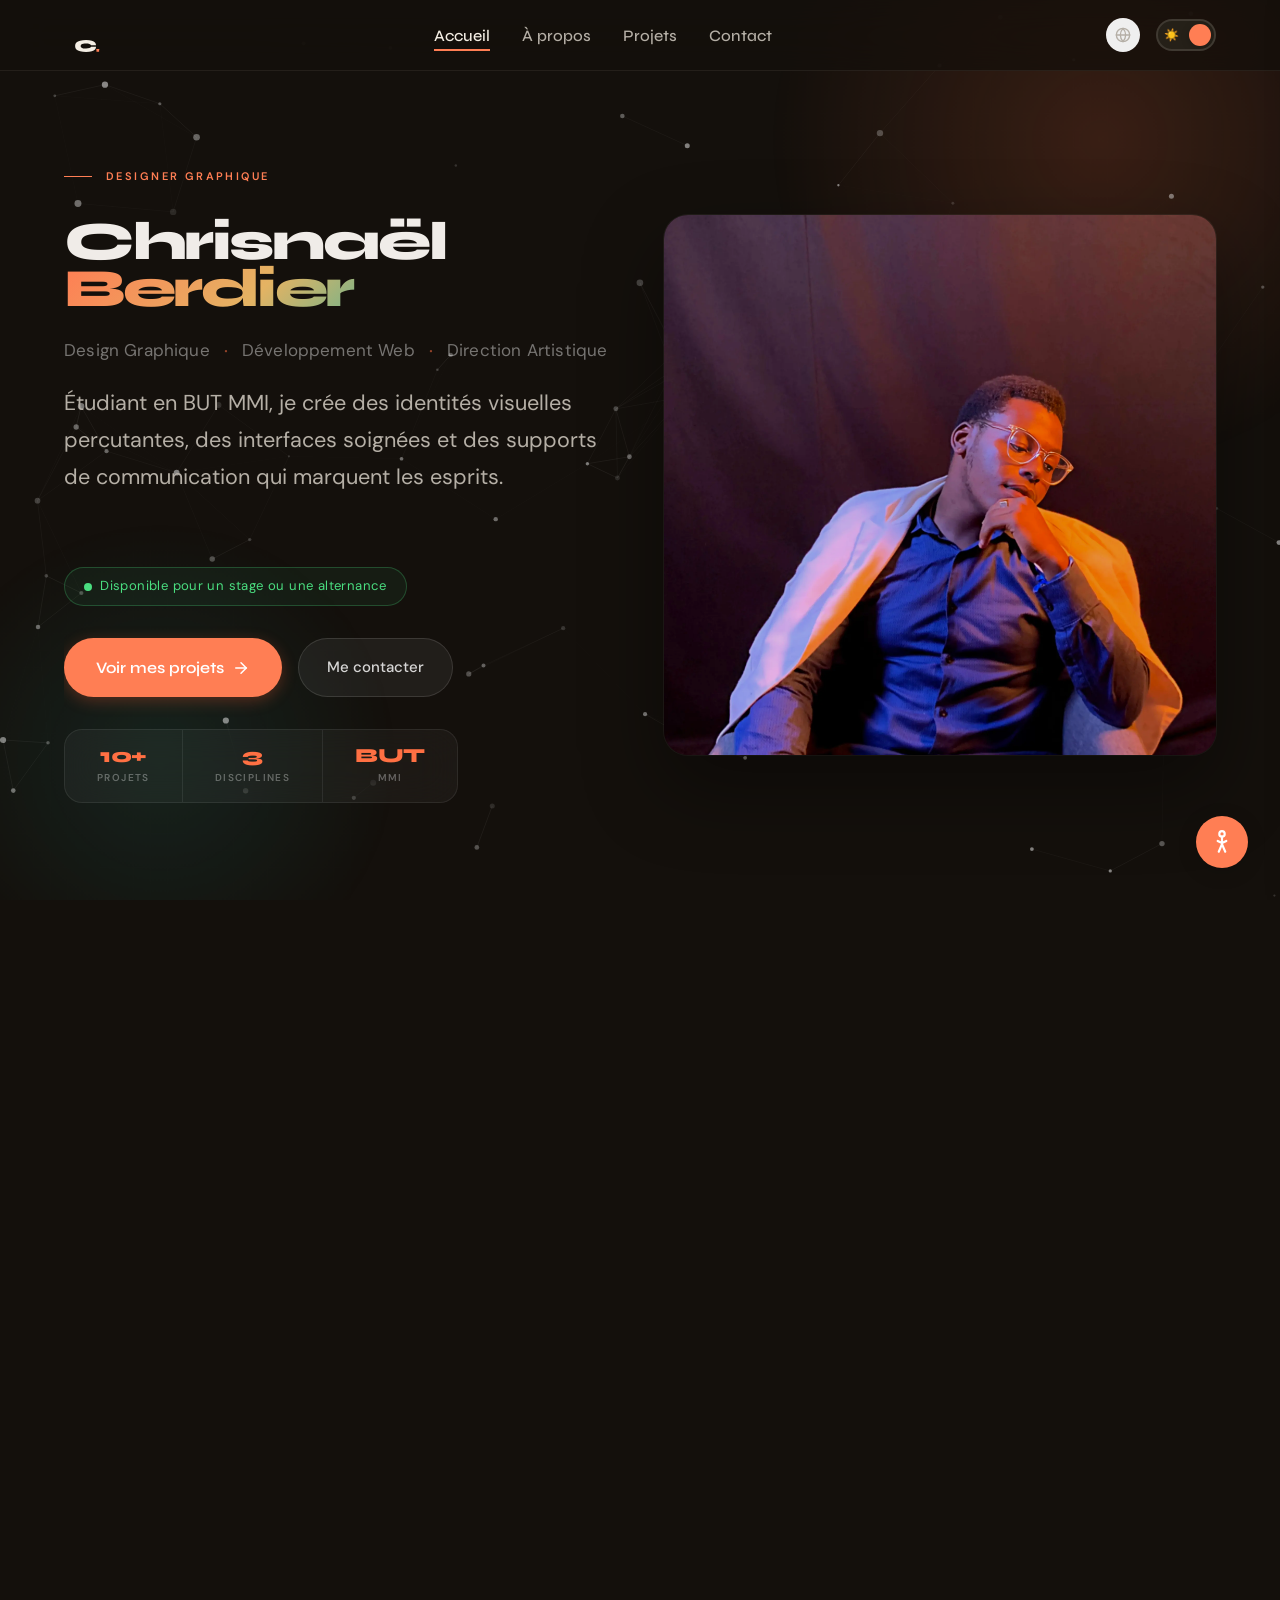
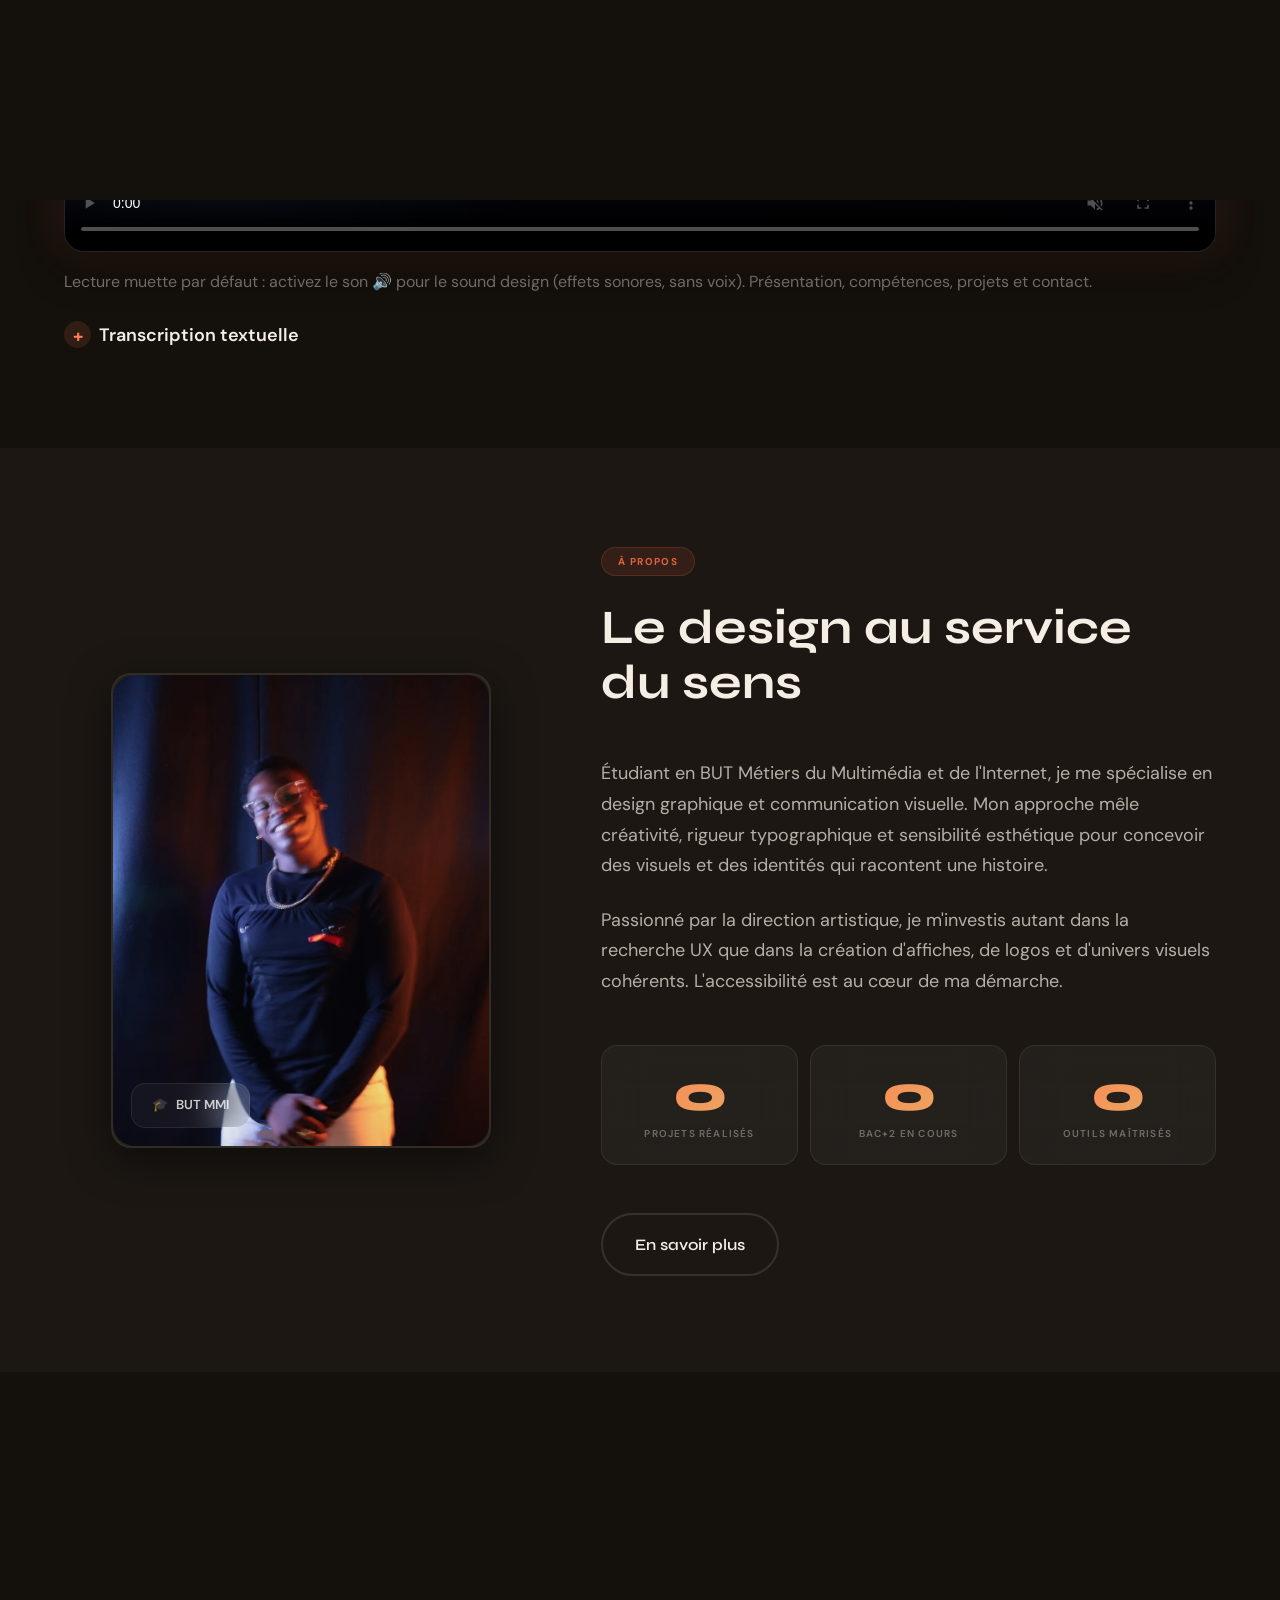
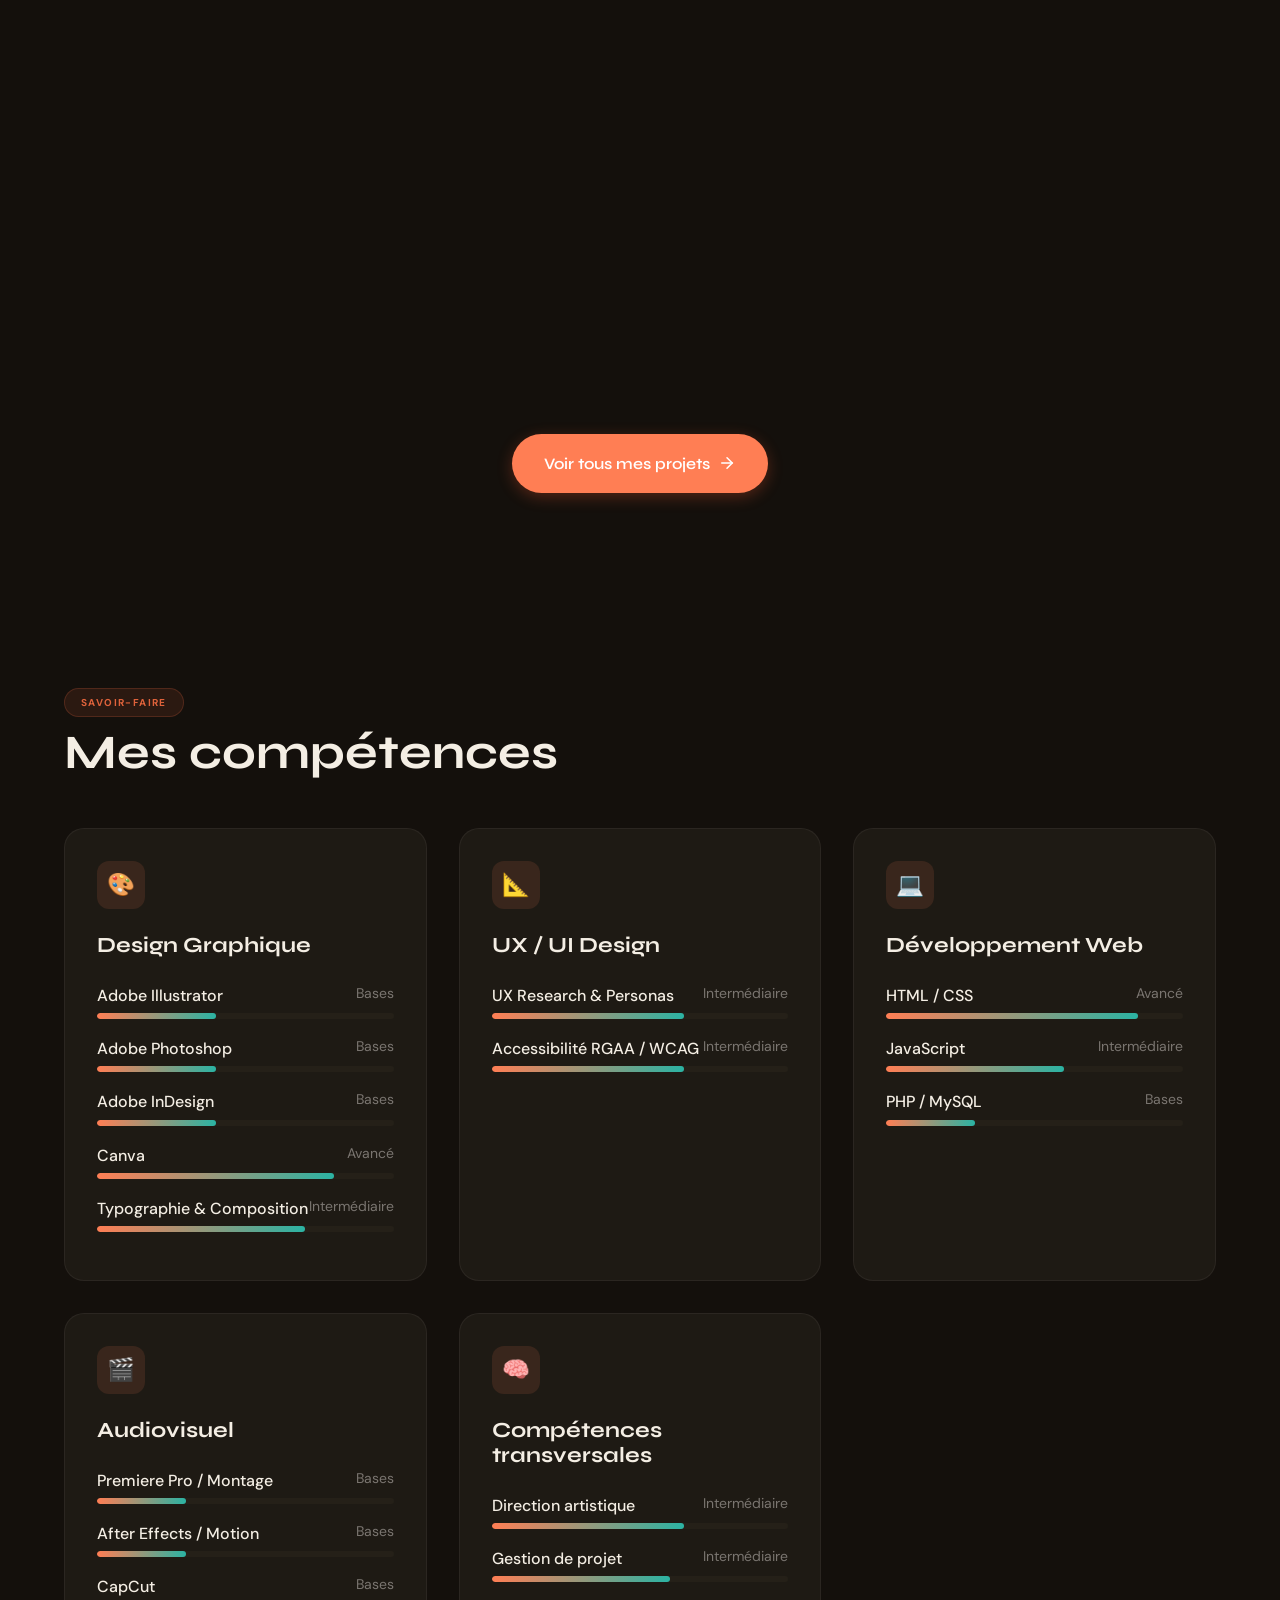
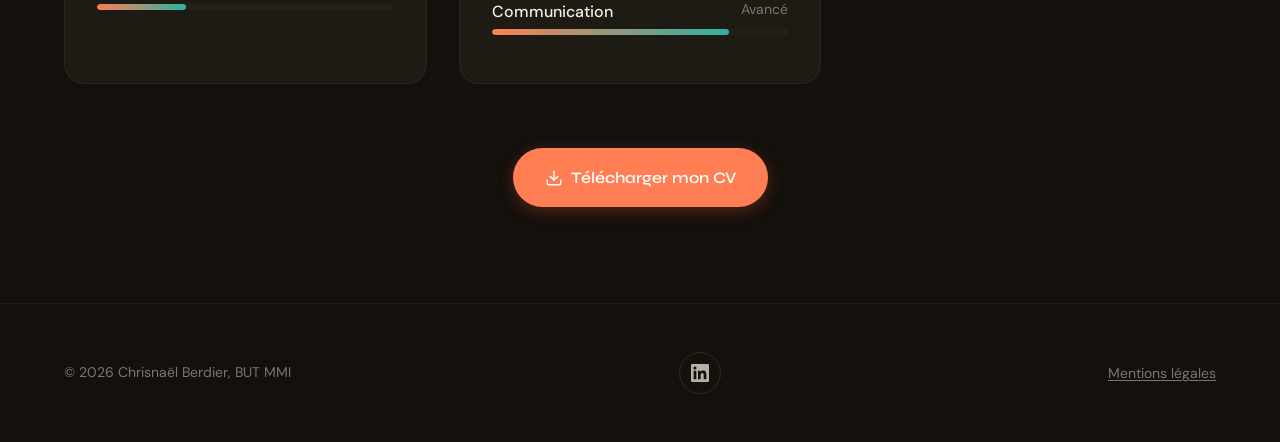
==== commit 074547fb: "Ajoute la section Vidéo CV sur l'accueil (FR/EN, sound design) - Vidéo de présentation motion design" ====
--- a/index.html
+++ b/index.html
@@ -191,6 +191,32 @@
       </div>
     </div>
 
+    <!-- ═══════════════════════════════════ VIDÉO CV ═══════════════════════════════════ -->
+    <!--
+      Vidéo de présentation motion design (25 s, avec sound design), générée depuis
+      le projet Remotion ../video-cv (npm run render:web → assets/video/).
+      Le module VideoCV (main.js) charge la version FR ou EN selon la langue
+      choisie (ES → EN), la lance en muet quand elle est visible (le visiteur
+      active le son avec le lecteur) et ne la
+      lance jamais si l'utilisateur a demandé de réduire les animations.
+    -->
+    <section class="video-cv section" aria-labelledby="video-cv-title" data-scroll-theme="dark">
+      <div class="container">
+        <p class="section__label reveal" data-i18n="videocv.label">Vidéo CV</p>
+        <h2 class="section__title reveal" id="video-cv-title" data-i18n="videocv.title">Mon profil en 25&nbsp;secondes</h2>
+        <figure class="video-cv__figure reveal">
+          <div class="video-cv__frame">
+            <video class="video-cv__player" id="video-cv-player" src="assets/video/video-cv-fr.mp4" poster="assets/video/video-cv-poster-fr.jpg" controls muted loop playsinline preload="metadata" aria-describedby="video-cv-desc"></video>
+          </div>
+          <figcaption class="video-cv__caption" id="video-cv-desc" data-i18n="videocv.desc">Lecture muette par défaut : activez le son 🔊 pour le sound design (effets sonores, sans voix). Présentation, compétences, projets et contact.</figcaption>
+        </figure>
+        <details class="video-cv__transcript reveal">
+          <summary data-i18n="videocv.transcriptTitle">Transcription textuelle</summary>
+          <p data-i18n="videocv.transcript">Chrisnaël Berdier — designer graphique, développeur web, direction artistique. Étudiant en 2e année de BUT MMI, parcours Création numérique, à l'Université des Antilles. Je cherche une alternance, disponible dès maintenant en Guadeloupe. Compétences : Photoshop, Figma, Canva, HTML/CSS, JavaScript, montage vidéo (CapCut), accessibilité numérique (RGAA 4.1). Projets sélectionnés : couverture de magazine « Icone » (Canva), affiche d'exposition « James Gill, Pop Art Legacy » (Photoshop), affiche de concert « Tame Impala » style Swiss (Canva), affiche de film « Peaky Blinders : L'Immortel » (Photoshop), ainsi que des sites web (HTML, CSS, JS, WordPress, Astro) — plus de 10 projets réalisés. Travaillons ensemble : chrisnaelberdier.com, berdierchrisnael@gmail.com, +590 690 94 14 49, LinkedIn : Chrisnaël Berdier.</p>
+        </details>
+      </div>
+    </section>
+
     <!-- ═══════════════════════════════════ ABOUT ═══════════════════════════════════ -->
     <section class="about section" aria-labelledby="about-title" data-scroll-theme="light">
       <div class="container">
--- a/css/style.css
+++ b/css/style.css
@@ -316,6 +316,29 @@
 .stat__number { font-family: var(--font-display); font-size: var(--text-xl); font-weight: 800; color: var(--accent); }
 .stat__label { font-size: var(--text-xs); color: var(--text-tertiary); margin-top: var(--space-xs); }
 @media (min-width: 768px) { .about__grid { grid-template-columns: 1fr 1.3fr; } }
+
+/* ======== VIDÉO CV ======== */
+.video-cv__figure { margin: 0; }
+.video-cv__frame {
+  position: relative; aspect-ratio: 16 / 9; border-radius: var(--radius-lg); overflow: hidden;
+  background: #07070f; border: 1px solid var(--border-strong);
+  box-shadow: var(--shadow-lg), var(--shadow-glow);
+}
+.video-cv__player { display: block; width: 100%; height: 100%; object-fit: cover; background: #07070f; }
+.video-cv__caption { margin-top: var(--space-md); font-size: var(--text-sm); color: var(--text-tertiary); }
+.video-cv__transcript { margin-top: var(--space-lg); max-width: 75ch; color: var(--text-secondary); }
+.video-cv__transcript summary {
+  display: inline-flex; align-items: center; gap: var(--space-sm);
+  font-weight: 600; color: var(--text-primary); cursor: pointer; border-radius: var(--radius-sm);
+}
+.video-cv__transcript summary::-webkit-details-marker { display: none; }
+.video-cv__transcript summary::before {
+  content: '+'; display: inline-grid; place-items: center; width: 1.5em; height: 1.5em;
+  border-radius: var(--radius-full); background: var(--accent-soft); color: var(--accent); font-weight: 700;
+}
+.video-cv__transcript[open] summary::before { content: '−'; }
+.video-cv__transcript summary:focus-visible { outline: 2px solid var(--accent); outline-offset: 4px; }
+.video-cv__transcript p { margin-top: var(--space-md); font-size: var(--text-sm); line-height: 1.7; }
 
 /* ======== PROJECTS (cards, filters, search) ======== */
 .projects__toolbar { display: flex; flex-direction: column; align-items: center; gap: var(--space-lg); margin-bottom: var(--space-2xl); }
--- a/css/premium.css
+++ b/css/premium.css
@@ -1003,4 +1003,132 @@
   .hero__editorial .hero__cta       { justify-content: center !important; }
   .hero__editorial .hero__stats-card { align-self: center !important; }
   .hero__visual { display: none; }
-}+}
+/* ═══════════════════════════════════════════════════════════
+   BENTO GRID — projets.html
+═══════════════════════════════════════════════════════════ */
+
+/* Grille 3 colonnes, dense packing */
+.projects__grid {
+  display: grid !important;
+  grid-template-columns: repeat(3, 1fr) !important;
+  grid-auto-flow: row dense !important;
+  gap: 14px !important;
+}
+
+/* Toutes les cartes : full-bleed, ratio carré par défaut */
+.projects__grid .project-card {
+  position: relative !important;
+  overflow: hidden !important;
+  border-radius: 18px !important;
+  aspect-ratio: 1/1 !important;
+  transform: none !important;
+  transition: box-shadow 0.4s ease !important;
+  background: var(--bg-tertiary) !important;
+  border: none !important;
+}
+.projects__grid .project-card:hover {
+  transform: none !important;
+  box-shadow: 0 20px 50px rgba(0,0,0,0.35) !important;
+  border-color: transparent !important;
+}
+
+/* Carte wide : 2 colonnes, ratio 16:9 */
+.projects__grid .project-card[data-bento="wide"] {
+  grid-column: span 2 !important;
+  aspect-ratio: 16/9 !important;
+}
+
+/* Image full-bleed */
+.projects__grid .project-card__image {
+  position: absolute !important;
+  inset: 0 !important;
+  width: 100% !important;
+  height: 100% !important;
+  aspect-ratio: unset !important;
+}
+.projects__grid .project-card__image img {
+  width: 100% !important;
+  height: 100% !important;
+  object-fit: cover !important;
+  transition: transform 0.65s cubic-bezier(0.16,1,0.3,1) !important;
+}
+.projects__grid .project-card:hover .project-card__image img {
+  transform: scale(1.06) !important;
+}
+
+/* Body : overlay caché, slide-up au hover */
+.projects__grid .project-card__body {
+  position: absolute !important;
+  bottom: 0; left: 0; right: 0 !important;
+  padding: 22px !important;
+  background: linear-gradient(to top, rgba(8,5,3,0.93) 0%, rgba(8,5,3,0.55) 55%, transparent 100%) !important;
+  transform: translateY(100%) !important;
+  transition: transform 0.42s cubic-bezier(0.16,1,0.3,1) !important;
+  display: flex !important;
+  flex-direction: column !important;
+  gap: 7px !important;
+}
+.projects__grid .project-card:hover .project-card__body,
+.projects__grid .project-card:focus .project-card__body,
+.projects__grid .project-card:focus-within .project-card__body {
+  transform: translateY(0) !important;
+}
+
+/* Textes dans l'overlay */
+.projects__grid .project-card__tags .tag {
+  background: rgba(255,255,255,0.12) !important;
+  color: rgba(255,255,255,0.88) !important;
+  border: 1px solid rgba(255,255,255,0.2) !important;
+  font-size: 0.65rem !important;
+  padding: 2px 9px !important;
+}
+.projects__grid .project-card__title {
+  color: #fff !important;
+  font-size: clamp(14px, 1.4vw, 18px) !important;
+  margin-bottom: 2px !important;
+  line-height: 1.2 !important;
+}
+.projects__grid .project-card__desc {
+  color: rgba(255,255,255,0.72) !important;
+  font-size: 12px !important;
+  line-height: 1.5 !important;
+  display: -webkit-box !important;
+  -webkit-line-clamp: 2 !important;
+  -webkit-box-orient: vertical !important;
+  overflow: hidden !important;
+}
+.projects__grid .project-card__link {
+  color: var(--accent) !important;
+  font-size: 13px !important;
+  margin-top: 4px !important;
+  align-self: flex-start !important;
+  background: none !important;
+  border: none !important;
+}
+.projects__grid .project-card__link:hover { gap: var(--space-sm) !important; }
+
+/* Touch devices : overlay toujours visible */
+@media (hover: none) {
+  .projects__grid .project-card__body {
+    transform: translateY(0) !important;
+    background: linear-gradient(to top, rgba(8,5,3,0.88) 0%, transparent 70%) !important;
+  }
+}
+
+/* Mobile : 2 colonnes, ratio 4:3 */
+@media (max-width: 767px) {
+  .projects__grid {
+    grid-template-columns: repeat(2, 1fr) !important;
+    gap: 10px !important;
+  }
+  .projects__grid .project-card,
+  .projects__grid .project-card[data-bento="wide"] {
+    grid-column: span 1 !important;
+    aspect-ratio: 4/3 !important;
+  }
+}
+@media (max-width: 420px) {
+  .projects__grid { grid-template-columns: 1fr !important; }
+  .projects__grid .project-card { aspect-ratio: 4/3 !important; }
+}
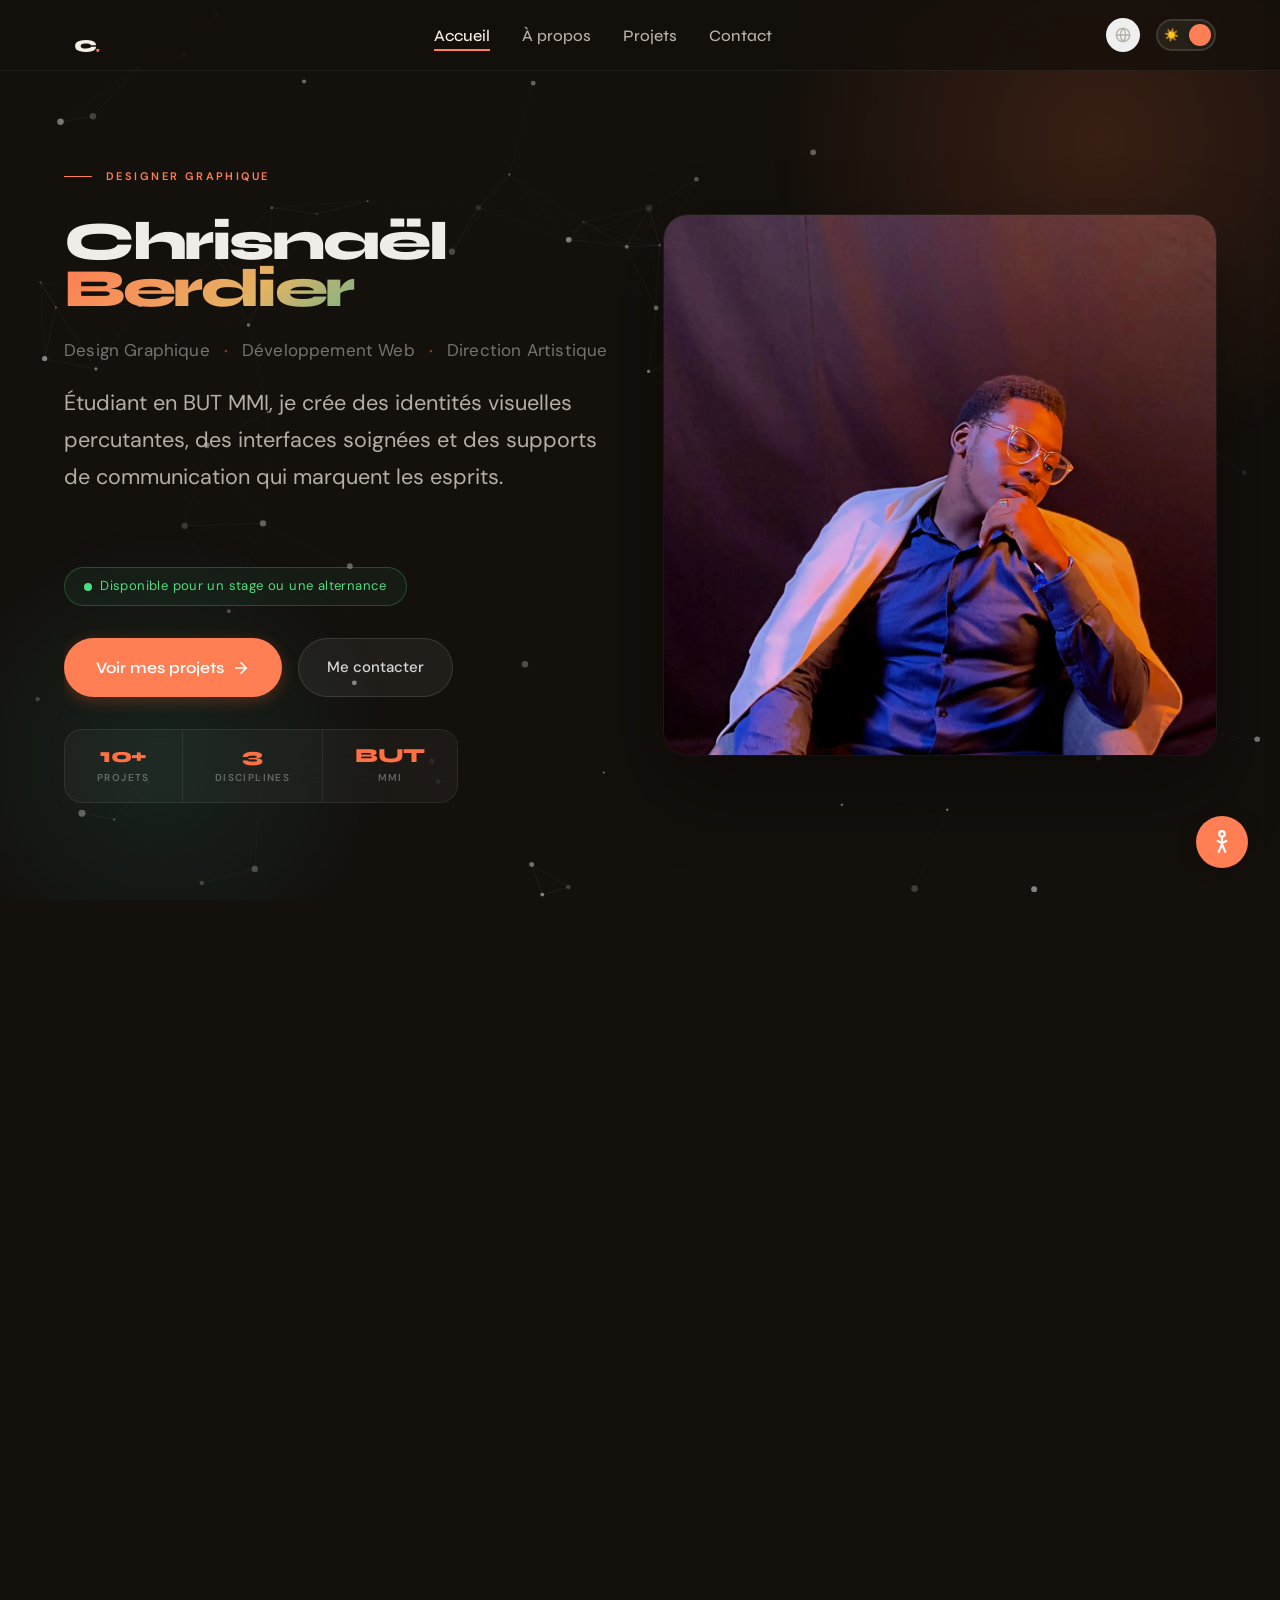
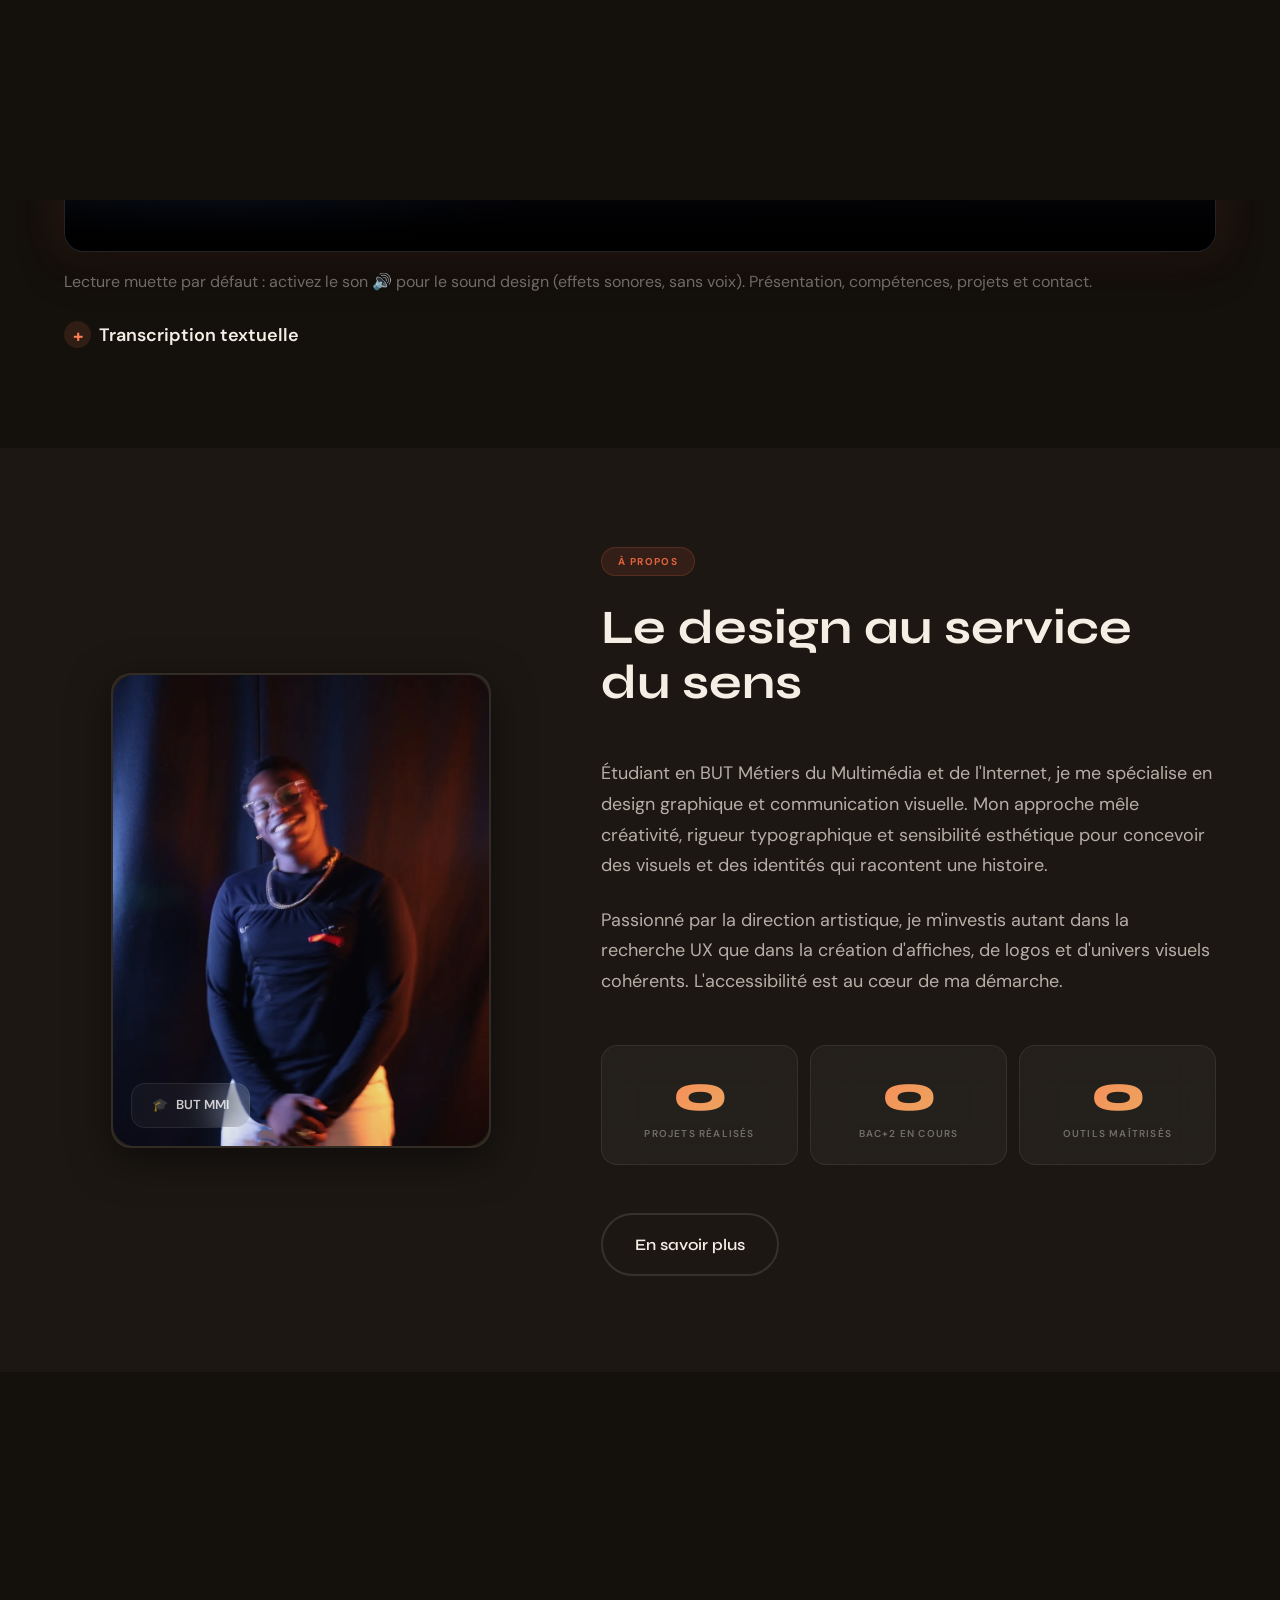
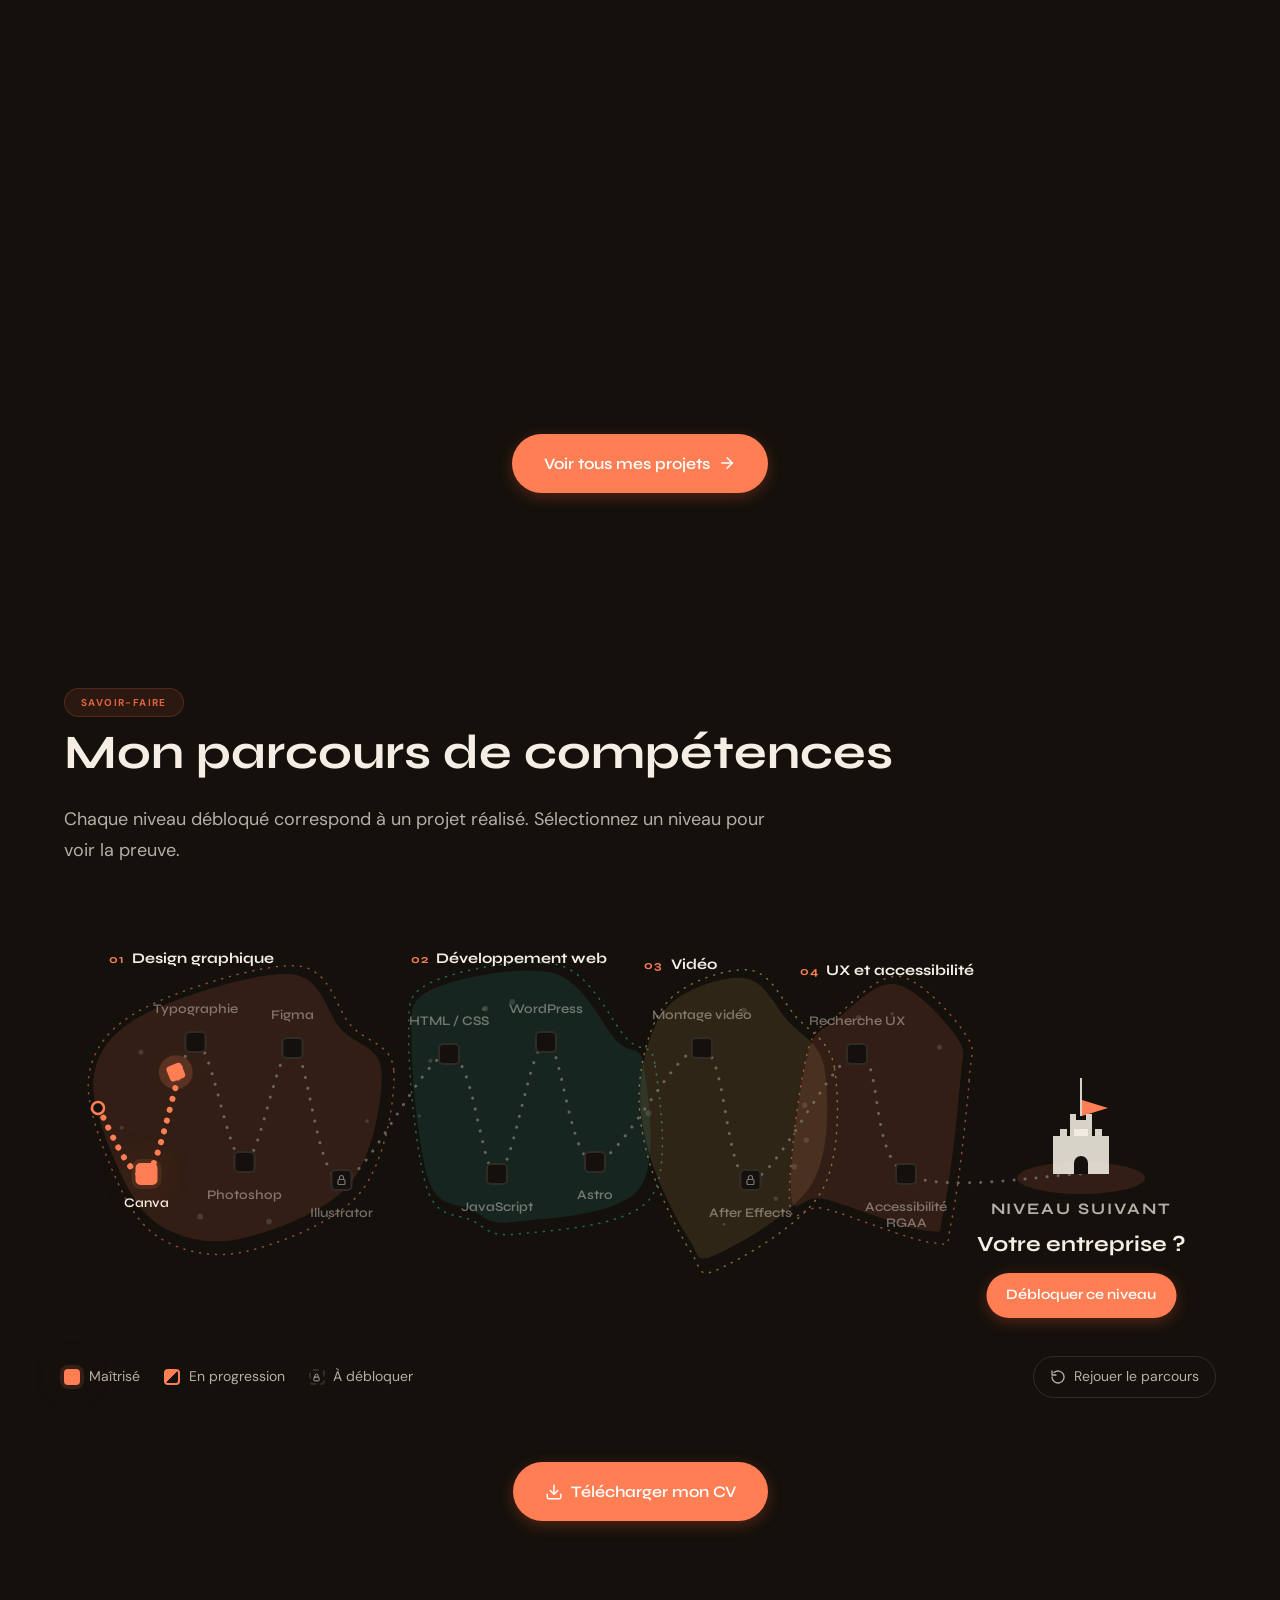
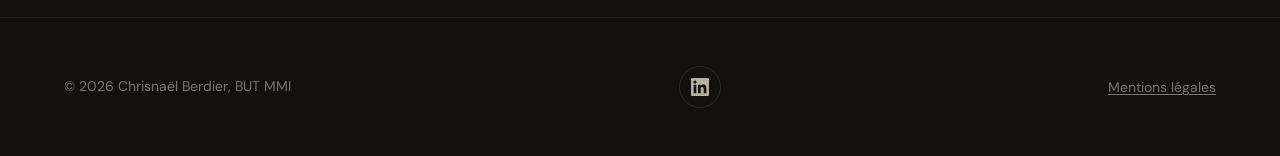
==== commit 50508ee2: "Remplace la section compétences par une carte de parcours animée - Compétences présentées en 4 « mon" ====
--- a/index.html
+++ b/index.html
@@ -288,55 +288,233 @@
     </section>
 
 
+    <!--
+      ═══════════════════════════════════════════════════════════
+      SECTION COMPÉTENCES — Carte de parcours (motion design)
+      ─────────────────────────────────────────────────────────
+      Rôle : les compétences présentées comme une carte de jeu : 4 « mondes »
+      (îles), un chemin, des niveaux qui se débloquent au passage du carré
+      orange (le point du logo « C. »), et un niveau final verrouillé qui
+      mène au contact. Chaque niveau renvoie à un projet réel (preuve).
+      Structure : une vraie liste ordonnée (mondes > niveaux) lisible sans
+      JS et par les lecteurs d'écran ; le module SkillMap (main.js) ajoute
+      .is-map, dessine l'SVG (îles, chemin, château) et positionne les
+      niveaux. data-state : done (maîtrisé) | progress (en progression) |
+      locked (à débloquer) — c'est la seule chose à changer pour faire
+      évoluer un niveau.
+      Effet domino : Retirer l'id skill-map → la carte reste en liste simple.
+      Ajouter/retirer un <li class="skill-map__level"> → la carte se
+      recalcule seule. Changer data-project-* → change la fenêtre projet.
+      ═══════════════════════════════════════════════════════════
+    -->
     <!-- ═══════════════════════════════════ SKILLS ═══════════════════════════════════ -->
     <section class="skills section" aria-labelledby="skills-title" data-scroll-theme="light">
       <div class="container">
-        <p class="section__label reveal">Savoir-faire</p>
-        <h2 class="section__title reveal" id="skills-title">Mes compétences</h2>
-        <div class="skills__grid">
-
-          <div class="skill-category reveal stagger-1">
-            <div class="skill-category__icon" aria-hidden="true">🎨</div>
-            <h3 class="skill-category__title">Design Graphique</h3>
-            <div class="skill-item"><div class="skill-item__header"><span class="skill-item__name">Adobe Illustrator</span><span class="skill-item__level" aria-hidden="true">Bases</span></div><div class="skill-item__bar" role="progressbar" aria-valuenow="40" aria-valuemin="0" aria-valuemax="100"><div class="skill-item__fill" data-width="40"></div></div></div>
-            <div class="skill-item"><div class="skill-item__header"><span class="skill-item__name">Adobe Photoshop</span><span class="skill-item__level" aria-hidden="true">Bases</span></div><div class="skill-item__bar" role="progressbar" aria-valuenow="40" aria-valuemin="0" aria-valuemax="100"><div class="skill-item__fill" data-width="40"></div></div></div>
-            <div class="skill-item"><div class="skill-item__header"><span class="skill-item__name">Adobe InDesign</span><span class="skill-item__level" aria-hidden="true">Bases</span></div><div class="skill-item__bar" role="progressbar" aria-valuenow="40" aria-valuemin="0" aria-valuemax="100"><div class="skill-item__fill" data-width="40"></div></div></div>
-            <div class="skill-item"><div class="skill-item__header"><span class="skill-item__name">Canva</span><span class="skill-item__level" aria-hidden="true">Avancé</span></div><div class="skill-item__bar" role="progressbar" aria-valuenow="80" aria-valuemin="0" aria-valuemax="100"><div class="skill-item__fill" data-width="80"></div></div></div>
-            <div class="skill-item"><div class="skill-item__header"><span class="skill-item__name">Typographie &amp; Composition</span><span class="skill-item__level" aria-hidden="true">Intermédiaire</span></div><div class="skill-item__bar" role="progressbar" aria-valuenow="70" aria-valuemin="0" aria-valuemax="100"><div class="skill-item__fill" data-width="70"></div></div></div>
-          </div>
-
-          <div class="skill-category reveal stagger-2">
-            <div class="skill-category__icon" aria-hidden="true">📐</div>
-            <h3 class="skill-category__title">UX / UI Design</h3>
-            <div class="skill-item"><div class="skill-item__header"><span class="skill-item__name">UX Research &amp; Personas</span><span class="skill-item__level" aria-hidden="true">Intermédiaire</span></div><div class="skill-item__bar" role="progressbar" aria-valuenow="65" aria-valuemin="0" aria-valuemax="100"><div class="skill-item__fill" data-width="65"></div></div></div>
-            <div class="skill-item"><div class="skill-item__header"><span class="skill-item__name">Accessibilité RGAA / WCAG</span><span class="skill-item__level" aria-hidden="true">Intermédiaire</span></div><div class="skill-item__bar" role="progressbar" aria-valuenow="65" aria-valuemin="0" aria-valuemax="100"><div class="skill-item__fill" data-width="65"></div></div></div>
-          </div>
-
-          <div class="skill-category reveal stagger-3">
-            <div class="skill-category__icon" aria-hidden="true">💻</div>
-            <h3 class="skill-category__title">Développement Web</h3>
-            <div class="skill-item"><div class="skill-item__header"><span class="skill-item__name">HTML / CSS</span><span class="skill-item__level" aria-hidden="true">Avancé</span></div><div class="skill-item__bar" role="progressbar" aria-valuenow="85" aria-valuemin="0" aria-valuemax="100"><div class="skill-item__fill" data-width="85"></div></div></div>
-            <div class="skill-item"><div class="skill-item__header"><span class="skill-item__name">JavaScript</span><span class="skill-item__level" aria-hidden="true">Intermédiaire</span></div><div class="skill-item__bar" role="progressbar" aria-valuenow="60" aria-valuemin="0" aria-valuemax="100"><div class="skill-item__fill" data-width="60"></div></div></div>
-            <div class="skill-item"><div class="skill-item__header"><span class="skill-item__name">PHP / MySQL</span><span class="skill-item__level" aria-hidden="true">Bases</span></div><div class="skill-item__bar" role="progressbar" aria-valuenow="30" aria-valuemin="0" aria-valuemax="100"><div class="skill-item__fill" data-width="30"></div></div></div>
-          </div>
-
-          <div class="skill-category reveal stagger-1">
-            <div class="skill-category__icon" aria-hidden="true">🎬</div>
-            <h3 class="skill-category__title">Audiovisuel</h3>
-            <div class="skill-item"><div class="skill-item__header"><span class="skill-item__name">Premiere Pro / Montage</span><span class="skill-item__level" aria-hidden="true">Bases</span></div><div class="skill-item__bar" role="progressbar" aria-valuenow="30" aria-valuemin="0" aria-valuemax="100"><div class="skill-item__fill" data-width="30"></div></div></div>
-            <div class="skill-item"><div class="skill-item__header"><span class="skill-item__name">After Effects / Motion</span><span class="skill-item__level" aria-hidden="true">Bases</span></div><div class="skill-item__bar" role="progressbar" aria-valuenow="30" aria-valuemin="0" aria-valuemax="100"><div class="skill-item__fill" data-width="30"></div></div></div>
-            <div class="skill-item"><div class="skill-item__header"><span class="skill-item__name">CapCut</span><span class="skill-item__level" aria-hidden="true">Bases</span></div><div class="skill-item__bar" role="progressbar" aria-valuenow="30" aria-valuemin="0" aria-valuemax="100"><div class="skill-item__fill" data-width="30"></div></div></div>
-          </div>
-
-          <div class="skill-category reveal stagger-2">
-            <div class="skill-category__icon" aria-hidden="true">🧠</div>
-            <h3 class="skill-category__title">Compétences transversales</h3>
-            <div class="skill-item"><div class="skill-item__header"><span class="skill-item__name">Direction artistique</span><span class="skill-item__level" aria-hidden="true">Intermédiaire</span></div><div class="skill-item__bar" role="progressbar" aria-valuenow="65" aria-valuemin="0" aria-valuemax="100"><div class="skill-item__fill" data-width="65"></div></div></div>
-            <div class="skill-item"><div class="skill-item__header"><span class="skill-item__name">Gestion de projet</span><span class="skill-item__level" aria-hidden="true">Intermédiaire</span></div><div class="skill-item__bar" role="progressbar" aria-valuenow="60" aria-valuemin="0" aria-valuemax="100"><div class="skill-item__fill" data-width="60"></div></div></div>
-            <div class="skill-item"><div class="skill-item__header"><span class="skill-item__name">Communication</span><span class="skill-item__level" aria-hidden="true">Avancé</span></div><div class="skill-item__bar" role="progressbar" aria-valuenow="80" aria-valuemin="0" aria-valuemax="100"><div class="skill-item__fill" data-width="80"></div></div></div>
-          </div>
-
-        </div>
+        <p class="section__label reveal" data-i18n="skills.label">Savoir-faire</p>
+        <h2 class="section__title reveal" id="skills-title" data-i18n="skills.mapTitle">Mon parcours de compétences</h2>
+        <p class="skill-map__intro reveal" data-i18n="skills.mapIntro">Chaque niveau débloqué correspond à un projet réalisé. Sélectionnez un niveau pour voir la preuve.</p>
+
+        <div class="skill-map" id="skill-map">
+          <ol class="skill-map__worlds">
+            <li class="skill-map__world" data-world="1">
+              <h3 class="skill-map__world-title"><span class="skill-map__world-num" aria-hidden="true">01</span> <span data-i18n="skills.w1">Design graphique</span></h3>
+              <ol class="skill-map__levels">
+                <li class="skill-map__level" data-state="done">
+                  <button type="button" class="skill-map__node" aria-expanded="false" aria-controls="skill-card-canva">
+                    <span class="skill-map__square" aria-hidden="true"></span>
+                    <span class="skill-map__name">Canva</span>
+                    <span class="skill-map__sr">, <span data-i18n="skills.state.done">Maîtrisé</span></span>
+                  </button>
+                  <div class="skill-map__card" id="skill-card-canva">
+                    <img class="skill-map__thumb" src="assets/img/projet-5.webp" alt="" width="56" height="56" loading="lazy">
+                    <p class="skill-map__state" data-i18n="skills.state.done">Maîtrisé</p>
+                    <p class="skill-map__proof" data-i18n="skills.p.canva">Couverture magazine « Icone »</p>
+                    <button type="button" class="skill-map__open" data-project-img="assets/img/projet-5.webp" data-project-title="Couverture Magazine ICONE" data-project-tags="Cover,Canva,Production graphique" data-project-desc="Prolongement de ma passion pour les couvertures de magazine avec un nouveau design et une nouvelle organisation visuelle. Travail sur la mise en page, le choix typographique et la composition photographique pour un rendu éditorial professionnel. Réalisé sur Canva."><span data-i18n="skills.open">Voir le projet</span></button>
+                  </div>
+                </li>
+                <li class="skill-map__level" data-state="done">
+                  <button type="button" class="skill-map__node" aria-expanded="false" aria-controls="skill-card-typo">
+                    <span class="skill-map__square" aria-hidden="true"></span>
+                    <span class="skill-map__name"><span data-i18n="skills.n.typo">Typographie</span></span>
+                    <span class="skill-map__sr">, <span data-i18n="skills.state.done">Maîtrisé</span></span>
+                  </button>
+                  <div class="skill-map__card" id="skill-card-typo">
+                    <img class="skill-map__thumb" src="assets/img/projet-2.webp" alt="" width="56" height="56" loading="lazy">
+                    <p class="skill-map__state" data-i18n="skills.state.done">Maîtrisé</p>
+                    <p class="skill-map__proof" data-i18n="skills.p.typo">Affiche de concert Tame Impala, style Swiss</p>
+                    <button type="button" class="skill-map__open" data-project-img="assets/img/projet-2.webp" data-project-title="Affiche de Concert : Style Swissed" data-project-tags="Affiche,Canva,Production graphique" data-project-desc="Expérimentation créative de design pour un concert fictif de l'artiste Tame Impala. Travail sur la composition typographique dans un style swiss/international, avec une attention portée à la hiérarchie visuelle, la grille et le contraste. Réalisé sur Canva."><span data-i18n="skills.open">Voir le projet</span></button>
+                  </div>
+                </li>
+                <li class="skill-map__level" data-state="progress">
+                  <button type="button" class="skill-map__node" aria-expanded="false" aria-controls="skill-card-photoshop">
+                    <span class="skill-map__square" aria-hidden="true"></span>
+                    <span class="skill-map__name">Photoshop</span>
+                    <span class="skill-map__sr">, <span data-i18n="skills.state.progress">En progression</span></span>
+                  </button>
+                  <div class="skill-map__card" id="skill-card-photoshop">
+                    <img class="skill-map__thumb" src="assets/img/projet-7.webp" alt="" width="56" height="56" loading="lazy">
+                    <p class="skill-map__state" data-i18n="skills.state.progress">En progression</p>
+                    <p class="skill-map__proof" data-i18n="skills.p.photoshop">Affiche d'exposition James Gill, Pop Art Legacy</p>
+                    <button type="button" class="skill-map__open" data-project-img="assets/img/projet-7.webp" data-project-title="Affiche d'Exposition : James Gill, Pop Art Legacy" data-project-tags="Affiche,Photoshop,Production graphique" data-project-desc="Conception d'une affiche pour une exposition fictive de James Francis Gill au [mac] Musée d'Art Contemporain de Marseille. Le design repose sur un triptyque chromatique (violet, bleu et jaune-rouge) avec superposition de portraits de l'artiste et éléments graphiques constructivistes. Un travail de direction artistique alliant typographie bold, composition symétrique et traitement colorimétrique Pop Art. Réalisé sur Adobe Photoshop."><span data-i18n="skills.open">Voir le projet</span></button>
+                  </div>
+                </li>
+                <li class="skill-map__level" data-state="progress">
+                  <button type="button" class="skill-map__node" aria-expanded="false" aria-controls="skill-card-figma">
+                    <span class="skill-map__square" aria-hidden="true"></span>
+                    <span class="skill-map__name">Figma</span>
+                    <span class="skill-map__sr">, <span data-i18n="skills.state.progress">En progression</span></span>
+                  </button>
+                  <div class="skill-map__card" id="skill-card-figma">
+                    <p class="skill-map__state" data-i18n="skills.state.progress">En progression</p>
+                    <p class="skill-map__proof" data-i18n="skills.p.figma">Maquettes et prototypes d'interfaces</p>
+                  </div>
+                </li>
+                <li class="skill-map__level" data-state="locked">
+                  <button type="button" class="skill-map__node" aria-expanded="false" aria-controls="skill-card-illustrator">
+                    <span class="skill-map__square" aria-hidden="true"><svg viewBox="0 0 24 24" width="12" height="12" fill="none" stroke="currentColor" stroke-width="2.4" stroke-linecap="round" stroke-linejoin="round" aria-hidden="true" focusable="false"><rect x="5" y="11" width="14" height="10" rx="2"/><path d="M8 11V7a4 4 0 0 1 8 0v4"/></svg></span>
+                    <span class="skill-map__name">Illustrator</span>
+                    <span class="skill-map__sr">, <span data-i18n="skills.state.locked">À débloquer</span></span>
+                  </button>
+                  <div class="skill-map__card" id="skill-card-illustrator">
+                    <p class="skill-map__state" data-i18n="skills.state.locked">À débloquer</p>
+                    <p class="skill-map__proof" data-i18n="skills.p.next">Prochain niveau : à débloquer en alternance</p>
+                  </div>
+                </li>
+              </ol>
+            </li>
+            <li class="skill-map__world" data-world="2">
+              <h3 class="skill-map__world-title"><span class="skill-map__world-num" aria-hidden="true">02</span> <span data-i18n="skills.w2">Développement web</span></h3>
+              <ol class="skill-map__levels">
+                <li class="skill-map__level" data-state="done">
+                  <button type="button" class="skill-map__node" aria-expanded="false" aria-controls="skill-card-html">
+                    <span class="skill-map__square" aria-hidden="true"></span>
+                    <span class="skill-map__name">HTML / CSS</span>
+                    <span class="skill-map__sr">, <span data-i18n="skills.state.done">Maîtrisé</span></span>
+                  </button>
+                  <div class="skill-map__card" id="skill-card-html">
+                    <img class="skill-map__thumb" src="assets/img/projet-web-mareis.webp" alt="" width="56" height="56" loading="lazy">
+                    <p class="skill-map__state" data-i18n="skills.state.done">Maîtrisé</p>
+                    <p class="skill-map__proof" data-i18n="skills.p.html">Site Marëis, protection marine</p>
+                    <button type="button" class="skill-map__open" data-project-img="assets/img/projet-web-mareis.webp" data-project-title="Site Web MARËIS : Protection Marine" data-project-tags="HTML/CSS,JavaScript,Développement web" data-project-desc="Projet SAE 1.05 : conception et développement d'un site web complet pour MARËIS, association fictive dédiée à la protection de la faune et flore marine en Guadeloupe. Site multi-pages responsive avec mode sombre, navigation fluide, sections dynamiques et formulaire de contact. Développé en HTML, CSS et JavaScript." data-project-url="https://sallyanicet-gif.github.io/sae-1.05/"><span data-i18n="skills.open">Voir le projet</span></button>
+                  </div>
+                </li>
+                <li class="skill-map__level" data-state="done">
+                  <button type="button" class="skill-map__node" aria-expanded="false" aria-controls="skill-card-js">
+                    <span class="skill-map__square" aria-hidden="true"></span>
+                    <span class="skill-map__name">JavaScript</span>
+                    <span class="skill-map__sr">, <span data-i18n="skills.state.done">Maîtrisé</span></span>
+                  </button>
+                  <div class="skill-map__card" id="skill-card-js">
+                    <img class="skill-map__thumb" src="assets/img/projet-web-airpods.webp" alt="" width="56" height="56" loading="lazy">
+                    <p class="skill-map__state" data-i18n="skills.state.done">Maîtrisé</p>
+                    <p class="skill-map__proof" data-i18n="skills.p.js">Landing page AirPods Pro 3, animations GSAP</p>
+                    <button type="button" class="skill-map__open" data-project-img="assets/img/projet-web-airpods.webp" data-project-title="Landing Page AirPods Pro 3" data-project-tags="HTML/CSS,JavaScript,GSAP,Design" data-project-desc="Landing page premium inspirée du design Apple pour les AirPods Pro 3. Site one-page avec animations GSAP/ScrollTrigger, sections plein-écran avec images en fond, bento grid pour les fonctionnalités, switch de langue FR/EN, loader animé, curseur personnalisé et design entièrement responsive." data-project-url="https://yui971.github.io/AirPods-Pro-3/"><span data-i18n="skills.open">Voir le projet</span></button>
+                  </div>
+                </li>
+                <li class="skill-map__level" data-state="progress">
+                  <button type="button" class="skill-map__node" aria-expanded="false" aria-controls="skill-card-wordpress">
+                    <span class="skill-map__square" aria-hidden="true"></span>
+                    <span class="skill-map__name">WordPress</span>
+                    <span class="skill-map__sr">, <span data-i18n="skills.state.progress">En progression</span></span>
+                  </button>
+                  <div class="skill-map__card" id="skill-card-wordpress">
+                    <img class="skill-map__thumb" src="assets/img/projet-web-sillies.webp" alt="" width="56" height="56" loading="lazy">
+                    <p class="skill-map__state" data-i18n="skills.state.progress">En progression</p>
+                    <p class="skill-map__proof" data-i18n="skills.p.wp">Boutique The Sillies (WooCommerce)</p>
+                    <button type="button" class="skill-map__open" data-project-img="assets/img/projet-web-sillies.webp" data-project-title="The Sillies : Boutique WordPress" data-project-tags="WordPress,WooCommerce,PHP,Développement web" data-project-desc="SAÉ 2.02 : création d'une boutique e-commerce complète pour The Sillies, marque fictive de peluches aliens reflétant l'humeur du jour. Thème WordPress custom développé from scratch, intégration WooCommerce, site bilingue FR/EN via Polylang, design system cohérent (vert citron, typography fun), pages Boutique, À propos et Contact, compatibilité mobile." data-project-url="https://sillies-boutique.infinityfree.me/"><span data-i18n="skills.open">Voir le projet</span></button>
+                  </div>
+                </li>
+                <li class="skill-map__level" data-state="progress">
+                  <button type="button" class="skill-map__node" aria-expanded="false" aria-controls="skill-card-astro">
+                    <span class="skill-map__square" aria-hidden="true"></span>
+                    <span class="skill-map__name">Astro</span>
+                    <span class="skill-map__sr">, <span data-i18n="skills.state.progress">En progression</span></span>
+                  </button>
+                  <div class="skill-map__card" id="skill-card-astro">
+                    <img class="skill-map__thumb" src="assets/img/projet-web-paris.webp" alt="" width="56" height="56" loading="lazy">
+                    <p class="skill-map__state" data-i18n="skills.state.progress">En progression</p>
+                    <p class="skill-map__proof" data-i18n="skills.p.astro">Guide « Mon voyage à Paris »</p>
+                    <button type="button" class="skill-map__open" data-project-img="assets/img/projet-web-paris.webp" data-project-title="Mon Voyage à Paris : Guide Touristique" data-project-tags="Astro,i18n,Développement web" data-project-desc="Guide de voyage interactif consacré à Paris, développé avec Astro. Treize lieux emblématiques présentés avec recherche et filtre par arrondissement, section dédiée à l'ambiance parisienne et page pratique pour se déplacer dans la ville. Site entièrement bilingue français et anglais grâce au système i18n natif d'Astro, avec bannière cookies respectueuse de la vie privée et mentions légales. Identité visuelle propre, logo animé et micro-interactions soignées sur l'ensemble des pages." data-project-url="https://yui971.github.io/mon-voyage-a-paris/"><span data-i18n="skills.open">Voir le projet</span></button>
+                  </div>
+                </li>
+              </ol>
+            </li>
+            <li class="skill-map__world" data-world="3">
+              <h3 class="skill-map__world-title"><span class="skill-map__world-num" aria-hidden="true">03</span> <span data-i18n="skills.w3">Vidéo</span></h3>
+              <ol class="skill-map__levels">
+                <li class="skill-map__level" data-state="progress">
+                  <button type="button" class="skill-map__node" aria-expanded="false" aria-controls="skill-card-video">
+                    <span class="skill-map__square" aria-hidden="true"></span>
+                    <span class="skill-map__name"><span data-i18n="skills.n.video">Montage vidéo</span></span>
+                    <span class="skill-map__sr">, <span data-i18n="skills.state.progress">En progression</span></span>
+                  </button>
+                  <div class="skill-map__card" id="skill-card-video">
+                    <img class="skill-map__thumb" src="https://img.youtube.com/vi/Y85a9M9mVBk/hqdefault.jpg" alt="" width="56" height="56" loading="lazy">
+                    <p class="skill-map__state" data-i18n="skills.state.progress">En progression</p>
+                    <p class="skill-map__proof" data-i18n="skills.p.video">Production audiovisuelle sur CapCut</p>
+                    <button type="button" class="skill-map__open" data-project-img="https://img.youtube.com/vi/Y85a9M9mVBk/hqdefault.jpg" data-project-title="Production Audiovisuelle : Projet Vidéo" data-project-tags="Montage,CapCut,Production audio &amp; vidéo" data-project-desc="Réalisation d'une production audiovisuelle dans le cadre de mes études en BUT MMI. Travail sur le cadrage, le montage, la narration visuelle et l'habillage sonore. Ce projet illustre mes compétences en captation et post-production vidéo." data-project-video="Y85a9M9mVBk"><span data-i18n="skills.open">Voir le projet</span></button>
+                  </div>
+                </li>
+                <li class="skill-map__level" data-state="locked">
+                  <button type="button" class="skill-map__node" aria-expanded="false" aria-controls="skill-card-aftereffects">
+                    <span class="skill-map__square" aria-hidden="true"><svg viewBox="0 0 24 24" width="12" height="12" fill="none" stroke="currentColor" stroke-width="2.4" stroke-linecap="round" stroke-linejoin="round" aria-hidden="true" focusable="false"><rect x="5" y="11" width="14" height="10" rx="2"/><path d="M8 11V7a4 4 0 0 1 8 0v4"/></svg></span>
+                    <span class="skill-map__name">After Effects</span>
+                    <span class="skill-map__sr">, <span data-i18n="skills.state.locked">À débloquer</span></span>
+                  </button>
+                  <div class="skill-map__card" id="skill-card-aftereffects">
+                    <p class="skill-map__state" data-i18n="skills.state.locked">À débloquer</p>
+                    <p class="skill-map__proof" data-i18n="skills.p.next">Prochain niveau : à débloquer en alternance</p>
+                  </div>
+                </li>
+              </ol>
+            </li>
+            <li class="skill-map__world" data-world="4">
+              <h3 class="skill-map__world-title"><span class="skill-map__world-num" aria-hidden="true">04</span> <span data-i18n="skills.w4">UX et accessibilité</span></h3>
+              <ol class="skill-map__levels">
+                <li class="skill-map__level" data-state="done">
+                  <button type="button" class="skill-map__node" aria-expanded="false" aria-controls="skill-card-ux">
+                    <span class="skill-map__square" aria-hidden="true"></span>
+                    <span class="skill-map__name"><span data-i18n="skills.n.ux">Recherche UX</span></span>
+                    <span class="skill-map__sr">, <span data-i18n="skills.state.done">Maîtrisé</span></span>
+                  </button>
+                  <div class="skill-map__card" id="skill-card-ux">
+                    <p class="skill-map__state" data-i18n="skills.state.done">Maîtrisé</p>
+                    <p class="skill-map__proof" data-i18n="skills.p.ux">Personas et parcours utilisateurs</p>
+                  </div>
+                </li>
+                <li class="skill-map__level" data-state="done">
+                  <button type="button" class="skill-map__node" aria-expanded="false" aria-controls="skill-card-a11y">
+                    <span class="skill-map__square" aria-hidden="true"></span>
+                    <span class="skill-map__name"><span data-i18n="skills.n.a11y">Accessibilité RGAA</span></span>
+                    <span class="skill-map__sr">, <span data-i18n="skills.state.done">Maîtrisé</span></span>
+                  </button>
+                  <div class="skill-map__card" id="skill-card-a11y">
+                    <p class="skill-map__state" data-i18n="skills.state.done">Maîtrisé</p>
+                    <p class="skill-map__proof" data-i18n="skills.p.a11y">Ce site : navigation clavier, contrastes, widget d'accessibilité</p>
+                  </div>
+                </li>
+              </ol>
+            </li>
+            <li class="skill-map__world skill-map__world--goal" data-world="goal">
+              <h3 class="skill-map__world-title" data-i18n="skills.goalTitle">Niveau suivant</h3>
+              <div class="skill-map__goal">
+                <p class="skill-map__goal-text" data-i18n="skills.goalText">Votre entreprise ?</p>
+                <a href="contact.html" class="btn btn--primary skill-map__goal-cta" data-i18n="skills.goalCta">Débloquer ce niveau</a>
+              </div>
+            </li>
+          </ol>
+        </div>
+
+        <div class="skill-map__footer">
+          <span class="skill-map__sr" id="skill-legend-title" data-i18n="skills.legend">Légende</span>
+          <ul class="skill-map__legend" aria-labelledby="skill-legend-title">
+            <li data-state="done"><span class="skill-map__square" aria-hidden="true"></span><span data-i18n="skills.state.done">Maîtrisé</span></li>
+            <li data-state="progress"><span class="skill-map__square" aria-hidden="true"></span><span data-i18n="skills.state.progress">En progression</span></li>
+            <li data-state="locked"><span class="skill-map__square" aria-hidden="true"><svg viewBox="0 0 24 24" width="12" height="12" fill="none" stroke="currentColor" stroke-width="2.4" stroke-linecap="round" stroke-linejoin="round" aria-hidden="true" focusable="false"><rect x="5" y="11" width="14" height="10" rx="2"/><path d="M8 11V7a4 4 0 0 1 8 0v4"/></svg></span><span data-i18n="skills.state.locked">À débloquer</span></li>
+          </ul>
+          <button type="button" class="skill-map__replay" id="skill-map-replay" hidden><svg viewBox="0 0 24 24" width="16" height="16" fill="none" stroke="currentColor" stroke-width="2" stroke-linecap="round" stroke-linejoin="round" aria-hidden="true" focusable="false"><path d="M3 12a9 9 0 1 0 3-6.7"/><polyline points="3 3 3 9 9 9"/></svg><span data-i18n="skills.replay">Rejouer le parcours</span></button>
+        </div>
+
         <div style="text-align:center;margin-top:var(--space-3xl);" class="reveal">
           <a href="assets/cv/CV_BERDIER_CHRISNAEL.pdf" class="btn btn--primary" download aria-label="Télécharger mon CV au format PDF"><svg viewBox="0 0 24 24" fill="none" stroke="currentColor" stroke-width="2" stroke-linecap="round" aria-hidden="true"><path d="M21 15v4a2 2 0 0 1-2 2H5a2 2 0 0 1-2-2v-4"/><polyline points="7 10 12 15 17 10"/><line x1="12" y1="15" x2="12" y2="3"/></svg> Télécharger mon CV</a>
         </div>
--- a/css/style.css
+++ b/css/style.css
@@ -503,40 +503,168 @@
 .project-modal__title { font-size: var(--text-xl); margin-bottom: var(--space-lg); }
 .project-modal__desc { color: var(--text-secondary); font-size: var(--text-base); line-height: 1.8; }
 
-/* ======== SKILLS ======== */
-.skills__grid { display: grid; grid-template-columns: 1fr; gap: var(--space-xl); }
-.skill-category {
-  background: var(--bg-card); border: 1px solid var(--border); border-radius: var(--radius-lg);
-  padding: var(--space-xl); transition: all var(--duration-base) var(--ease-out);
-  position: relative; overflow: hidden;
-}
-.skill-category::before {
-  content: ''; position: absolute; top: 0; left: 0; right: 0;
-  height: 3px; background: linear-gradient(90deg, var(--accent), var(--accent-secondary));
-  opacity: 0; transition: opacity var(--duration-base);
-}
-.skill-category:hover { border-color: var(--accent); box-shadow: var(--shadow-md); }
-.skill-category:hover::before { opacity: 1; }
-.skill-category__icon {
-  width: 48px; height: 48px; border-radius: var(--radius-md);
-  background: var(--accent-soft); display: flex; align-items: center;
-  justify-content: center; font-size: 1.4rem; margin-bottom: var(--space-lg);
-}
-.skill-category__title { font-size: var(--text-lg); margin-bottom: var(--space-lg); }
-.skill-item { margin-bottom: var(--space-md); }
-.skill-item__header { display: flex; justify-content: space-between; margin-bottom: var(--space-xs); }
-.skill-item__name { font-size: var(--text-sm); font-weight: 500; }
-.skill-item__level { font-size: var(--text-xs); color: var(--text-tertiary); }
-.skill-item__bar {
-  width: 100%; height: 6px; background: var(--bg-tertiary);
-  border-radius: var(--radius-full); overflow: hidden;
-}
-.skill-item__fill {
-  height: 100%; background: linear-gradient(90deg, var(--accent), var(--accent-secondary));
-  border-radius: var(--radius-full); width: 0; transition: width 1.2s var(--ease-out);
-}
-@media (min-width: 600px) { .skills__grid { grid-template-columns: repeat(2, 1fr); } }
-@media (min-width: 1024px) { .skills__grid { grid-template-columns: repeat(3, 1fr); } }
+/* ======== SKILLS — CARTE DE PARCOURS ======== */
+/* Liste lisible sans JS ; .is-map (ajouté par SkillMap) la transforme en carte.
+   Couleurs = variables du thème → fonctionne en clair comme en sombre. */
+.skill-map__intro { max-width: 60ch; color: var(--text-secondary); margin: calc(-1 * var(--space-lg)) 0 var(--space-2xl); }
+.skill-map { position: relative; }
+.skill-map__sr {
+  position: absolute; width: 1px; height: 1px; padding: 0; margin: -1px;
+  overflow: hidden; clip: rect(0 0 0 0); white-space: nowrap; border: 0;
+}
+.skill-map__worlds, .skill-map__levels { list-style: none; margin: 0; padding: 0; }
+.skill-map__worlds { display: grid; gap: var(--space-2xl) var(--space-xl); grid-template-columns: repeat(auto-fit, minmax(230px, 1fr)); }
+.skill-map__world-title {
+  display: flex; align-items: baseline; gap: .5em; margin: 0 0 var(--space-lg);
+  font-family: var(--font-display); font-size: var(--text-base); font-weight: 700;
+}
+.skill-map__world-num { color: var(--accent); font-size: .8em; letter-spacing: .1em; }
+.skill-map__levels { display: grid; gap: var(--space-lg); }
+.skill-map__node {
+  display: flex; align-items: center; gap: .75rem; padding: 0; border: 0; background: none;
+  font: inherit; color: var(--text-primary); text-align: left; cursor: pointer;
+}
+.skill-map__node:focus-visible { outline: 2px solid var(--accent); outline-offset: 6px; border-radius: var(--radius-sm); }
+.skill-map__name { font-family: var(--font-display); font-weight: 600; font-size: .82rem; line-height: 1.25; }
+.skill-map__card { display: grid; grid-template-columns: auto 1fr; align-items: center; gap: .15rem .75rem; margin: .5rem 0 0 calc(22px + .75rem); }
+.skill-map__thumb { grid-row: span 2; width: 56px; height: 56px; object-fit: cover; border-radius: 8px; }
+.skill-map__state { margin: 0; font-size: .7rem; font-weight: 700; letter-spacing: .1em; text-transform: uppercase; color: var(--accent); }
+.skill-map__level[data-state="progress"] .skill-map__state { color: var(--accent-tertiary, var(--accent)); }
+.skill-map__level[data-state="locked"] .skill-map__state { color: var(--text-tertiary); }
+.skill-map__proof { grid-column: 2; margin: 0; font-size: var(--text-xs); line-height: 1.4; color: var(--text-secondary); }
+.skill-map__card > .skill-map__state:first-child, .skill-map__card > .skill-map__state:first-child + .skill-map__proof { grid-column: 1 / -1; }
+.skill-map__open {
+  grid-column: 1 / -1; justify-self: start; margin-top: .55rem; padding: .4rem .9rem;
+  font: inherit; font-size: var(--text-xs); font-weight: 600; color: var(--accent);
+  background: var(--accent-soft); border: 1px solid transparent; border-radius: var(--radius-full); cursor: pointer;
+  transition: border-color var(--duration-fast), background-color var(--duration-fast);
+}
+.skill-map__open:hover, .skill-map__open:focus-visible { border-color: var(--accent); outline: none; }
+
+/* Carré-niveau (le point orange du logo « C. ») et ses 3 états */
+.skill-map__square {
+  position: relative; flex: none; display: grid; place-items: center;
+  width: 22px; height: 22px; border-radius: 5px; color: var(--text-tertiary);
+  background: var(--bg-primary); border: 2px solid var(--border-strong);
+  transition: background-color var(--duration-base), border-color var(--duration-base), box-shadow var(--duration-base);
+}
+.skill-map__legend [data-state="done"] .skill-map__square,
+.skill-map:not(.is-map) [data-state="done"] .skill-map__square,
+.skill-map__level.is-reached[data-state="done"] .skill-map__square {
+  background: var(--accent); border-color: var(--accent); box-shadow: 0 0 0 4px var(--accent-soft), var(--shadow-glow);
+}
+.skill-map__legend [data-state="progress"] .skill-map__square,
+.skill-map:not(.is-map) [data-state="progress"] .skill-map__square,
+.skill-map__level.is-reached[data-state="progress"] .skill-map__square {
+  border-color: var(--accent); background: linear-gradient(135deg, var(--accent) 0 50%, var(--bg-primary) 50% 100%);
+}
+.skill-map__legend [data-state="locked"] .skill-map__square,
+.skill-map:not(.is-map) [data-state="locked"] .skill-map__square,
+.skill-map__level.is-reached[data-state="locked"] .skill-map__square { border-style: dashed; color: var(--text-secondary); }
+.skill-map__level.is-reached .skill-map__square { animation: skill-pop .55s var(--ease-spring); }
+.skill-map__level.is-reached[data-state="locked"] .skill-map__square { animation: skill-shake .45s ease; }
+.skill-map__level.is-reached[data-state="progress"] .skill-map__square::after {
+  content: ''; position: absolute; inset: -7px; border-radius: 9px; border: 2px solid var(--accent);
+  animation: skill-pulse 2s ease-out .6s infinite; opacity: 0;
+}
+@keyframes skill-pop { 0% { transform: scale(.4); } 60% { transform: scale(1.3); } 100% { transform: scale(1); } }
+@keyframes skill-shake { 0%, 100% { transform: translateX(0); } 25% { transform: translateX(-4px) rotate(-6deg); } 75% { transform: translateX(4px) rotate(6deg); } }
+@keyframes skill-pulse { 0% { opacity: .7; transform: scale(.85); } 100% { opacity: 0; transform: scale(1.6); } }
+
+/* Gerbe de petits carrés au déblocage */
+.skill-map__burst {
+  position: absolute; left: 0; top: 0; width: 6px; height: 6px; border-radius: 1.5px;
+  background: var(--accent); opacity: 0; pointer-events: none;
+}
+.skill-map__burst:nth-child(even) { background: var(--accent-tertiary, var(--accent)); }
+.skill-map__level.is-bursting .skill-map__burst { animation: skill-burst .75s var(--ease-out) forwards; }
+@keyframes skill-burst {
+  0% { opacity: 1; transform: translate(-50%, -50%) scale(1); }
+  100% { opacity: 0; transform: translate(calc(-50% + var(--dx)), calc(-50% + var(--dy))) scale(.2) rotate(140deg); }
+}
+
+/* ---- Mode carte ---- */
+.skill-map.is-map { height: var(--map-h, 580px); margin-top: var(--space-md); }
+.skill-map__art { display: none; }
+.skill-map.is-map .skill-map__art { display: block; position: absolute; inset: 0; width: 100%; height: 100%; overflow: visible; pointer-events: none; }
+.skill-map.is-map .skill-map__worlds { position: absolute; inset: 0; display: block; }
+.skill-map.is-map .skill-map__world,
+.skill-map.is-map .skill-map__levels { display: block; }
+.skill-map.is-map .skill-map__world-title { position: absolute; left: var(--x); top: var(--y); white-space: nowrap; margin: 0; }
+.skill-map.is-map.is-wide .skill-map__world-title { font-size: .92rem; }
+.skill-map.is-map:not(.is-wide) .skill-map__world:not(.skill-map__world--goal) .skill-map__world-title {
+  white-space: normal; max-width: var(--title-max, none); flex-wrap: wrap; line-height: 1.2; transform: translateY(-100%);
+}
+.skill-map.is-map:not(.is-wide) .skill-map__world:not(.skill-map__world--goal) .skill-map__world-title.is-title-right { transform: translate(-100%, -100%); justify-content: flex-end; text-align: right; }
+.skill-map.is-map .skill-map__world--goal .skill-map__world-title { transform: translateX(-50%); font-size: var(--text-sm); color: var(--text-secondary); letter-spacing: .12em; text-transform: uppercase; }
+.skill-map.is-map .skill-map__level { position: absolute; left: var(--x); top: var(--y); width: 0; height: 0; }
+.skill-map.is-map .skill-map__level:hover,
+.skill-map.is-map .skill-map__level.is-open { z-index: 6; }
+.skill-map.is-map .skill-map__node {
+  position: absolute; left: 0; top: 0; width: max-content; max-width: 108px;
+  flex-direction: column; gap: .6rem; text-align: center; transform: translate(-50%, -11px);
+}
+.skill-map.is-map .skill-map__name { opacity: .42; transform: translateY(4px); transition: opacity var(--duration-slow), transform var(--duration-slow) var(--ease-out); }
+.skill-map.is-map .is-label-above .skill-map__node { flex-direction: column-reverse; transform: translate(-50%, calc(-100% + 11px)); }
+.skill-map.is-map .is-label-above .skill-map__name { transform: translateY(-4px); }
+.skill-map.is-map:not(.is-wide) .skill-map__name { padding: 1px 7px; border-radius: 6px; background: var(--bg-primary); }
+.skill-map.is-map .is-reached .skill-map__name { opacity: 1; transform: none; }
+.skill-map.is-map .skill-map__card {
+  position: absolute; bottom: 24px; left: 0; z-index: 5; width: 250px; margin: 0; padding: .8rem;
+  background: var(--bg-card); border: 1px solid var(--border-strong); border-radius: var(--radius-md); box-shadow: var(--shadow-lg);
+  opacity: 0; visibility: hidden; pointer-events: none;
+  transform: translate(calc(-50% + var(--card-shift, 0px)), 8px);
+  transition: opacity .25s, transform .25s var(--ease-out), visibility .25s;
+}
+.skill-map.is-map .is-card-below .skill-map__card { bottom: auto; top: 62px; transform: translate(calc(-50% + var(--card-shift, 0px)), -8px); }
+.skill-map.is-map .skill-map__level:hover .skill-map__card,
+.skill-map.is-map .skill-map__level.is-open .skill-map__card {
+  opacity: 1; visibility: visible; pointer-events: auto; transform: translate(calc(-50% + var(--card-shift, 0px)), 0);
+}
+.skill-map.is-map .skill-map__goal {
+  position: absolute; left: var(--x); top: var(--y); width: max-content;
+  display: flex; flex-direction: column; align-items: center; gap: .6rem; text-align: center; transform: translateX(-50%);
+}
+.skill-map__goal-text { margin: 0; font-family: var(--font-display); font-weight: 700; font-size: var(--text-lg); }
+.skill-map.is-map .skill-map__goal-cta { padding: .65rem 1.25rem; font-size: .9rem; }
+.skill-map.is-complete .skill-map__goal-cta { animation: skill-cta 1.2s var(--ease-out) 2; }
+@keyframes skill-cta { 0% { box-shadow: 0 0 0 0 var(--accent-soft); } 70% { box-shadow: 0 0 0 16px transparent; } 100% { box-shadow: 0 0 0 0 transparent; } }
+
+/* Dessin SVG : îles, côtes, chemin, joueur, château */
+.skill-map__island { fill-opacity: .13; }
+.skill-map__island--1, .skill-map__island--4 { fill: var(--accent); }
+.skill-map__island--2 { fill: var(--accent-secondary); }
+.skill-map__island--3 { fill: var(--accent-tertiary, var(--accent)); }
+.skill-map__coast { fill: none; stroke-width: 1.5; stroke-dasharray: 1 7; stroke-linecap: round; opacity: .55; }
+.skill-map__coast--1, .skill-map__coast--4 { stroke: var(--accent); }
+.skill-map__coast--2 { stroke: var(--accent-secondary); }
+.skill-map__coast--3 { stroke: var(--accent-tertiary, var(--accent)); }
+.skill-map__dot { fill: var(--text-tertiary); opacity: .35; }
+.skill-map__trail { fill: none; stroke: var(--text-tertiary); stroke-width: 3; stroke-dasharray: .1 11; stroke-linecap: round; opacity: .8; }
+.skill-map__progress { fill: none; stroke: var(--accent); stroke-width: 6; stroke-dasharray: .1 11; stroke-linecap: round; }
+.skill-map__reveal { fill: none; stroke: #fff; stroke-width: 16; stroke-linecap: round; }
+.skill-map__start { fill: var(--bg-primary); stroke: var(--accent); stroke-width: 2.5; }
+.skill-map__player-glow { fill: var(--accent); opacity: .2; }
+.skill-map__player-body { fill: var(--accent); }
+.skill-map__castle { fill: var(--text-primary); opacity: .88; }
+.skill-map__castle-door { fill: var(--bg-primary); }
+.skill-map__pole { stroke: var(--text-primary); stroke-width: 2; opacity: .88; }
+.skill-map__flag { fill: var(--accent); transform: translateY(22px); transition: transform 1s var(--ease-spring) .2s; }
+.skill-map.is-complete .skill-map__flag { transform: none; }
+
+/* Légende + rejouer */
+.skill-map__footer { display: flex; flex-wrap: wrap; align-items: center; justify-content: space-between; gap: var(--space-md); margin-top: var(--space-xl); }
+.skill-map__legend { display: flex; flex-wrap: wrap; gap: var(--space-lg); margin: 0; padding: 0; list-style: none; font-size: var(--text-xs); color: var(--text-secondary); }
+.skill-map__legend li { display: flex; align-items: center; gap: .55rem; }
+.skill-map__legend .skill-map__square { width: 16px; height: 16px; border-radius: 4px; }
+.skill-map__legend .skill-map__square svg { width: 9px; height: 9px; }
+.skill-map__replay {
+  display: inline-flex; align-items: center; gap: .5rem; padding: .5rem 1rem;
+  font: inherit; font-size: var(--text-xs); color: var(--text-secondary); background: none;
+  border: 1px solid var(--border-strong); border-radius: var(--radius-full); cursor: pointer;
+  transition: color var(--duration-fast), border-color var(--duration-fast);
+}
+.skill-map__replay:hover, .skill-map__replay:focus-visible { color: var(--accent); border-color: var(--accent); outline: none; }
 
 /* ======== CONTACT ======== */
 .contact__grid { display: grid; grid-template-columns: 1fr; gap: var(--space-3xl); }
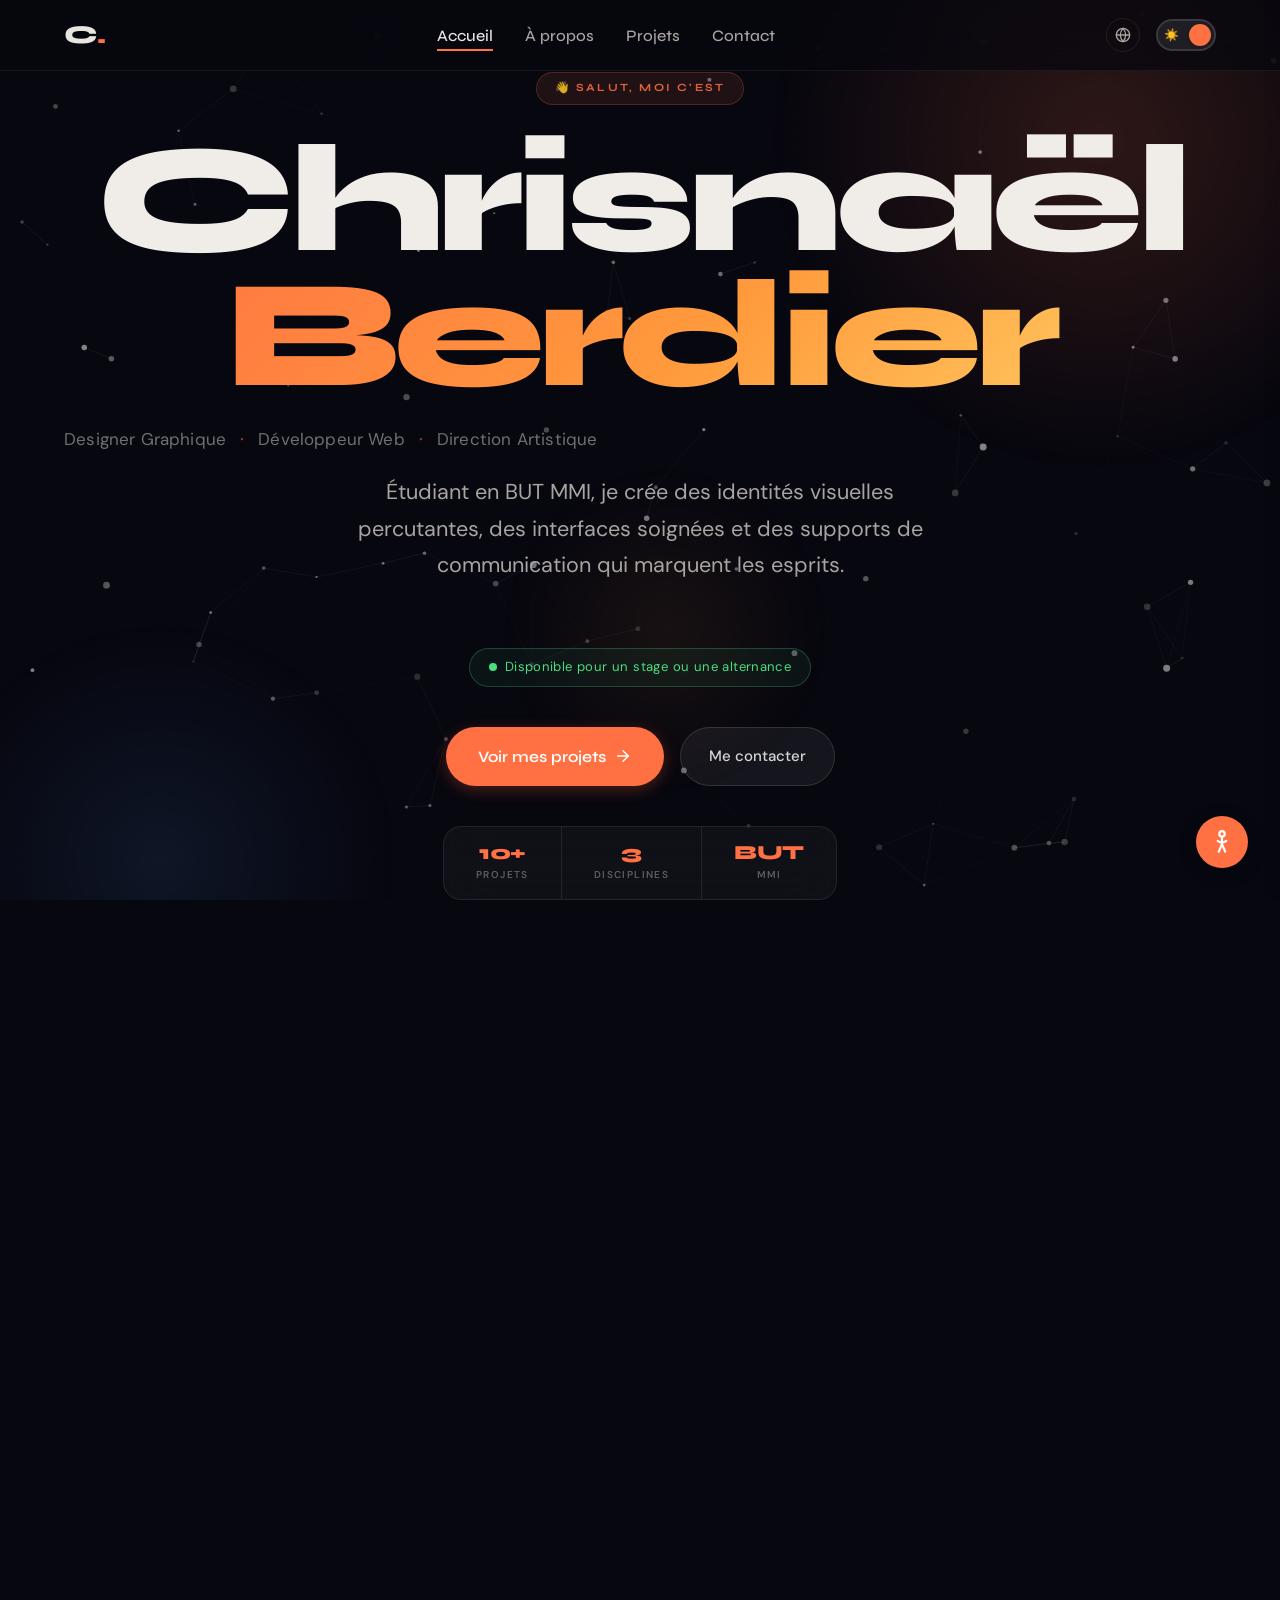
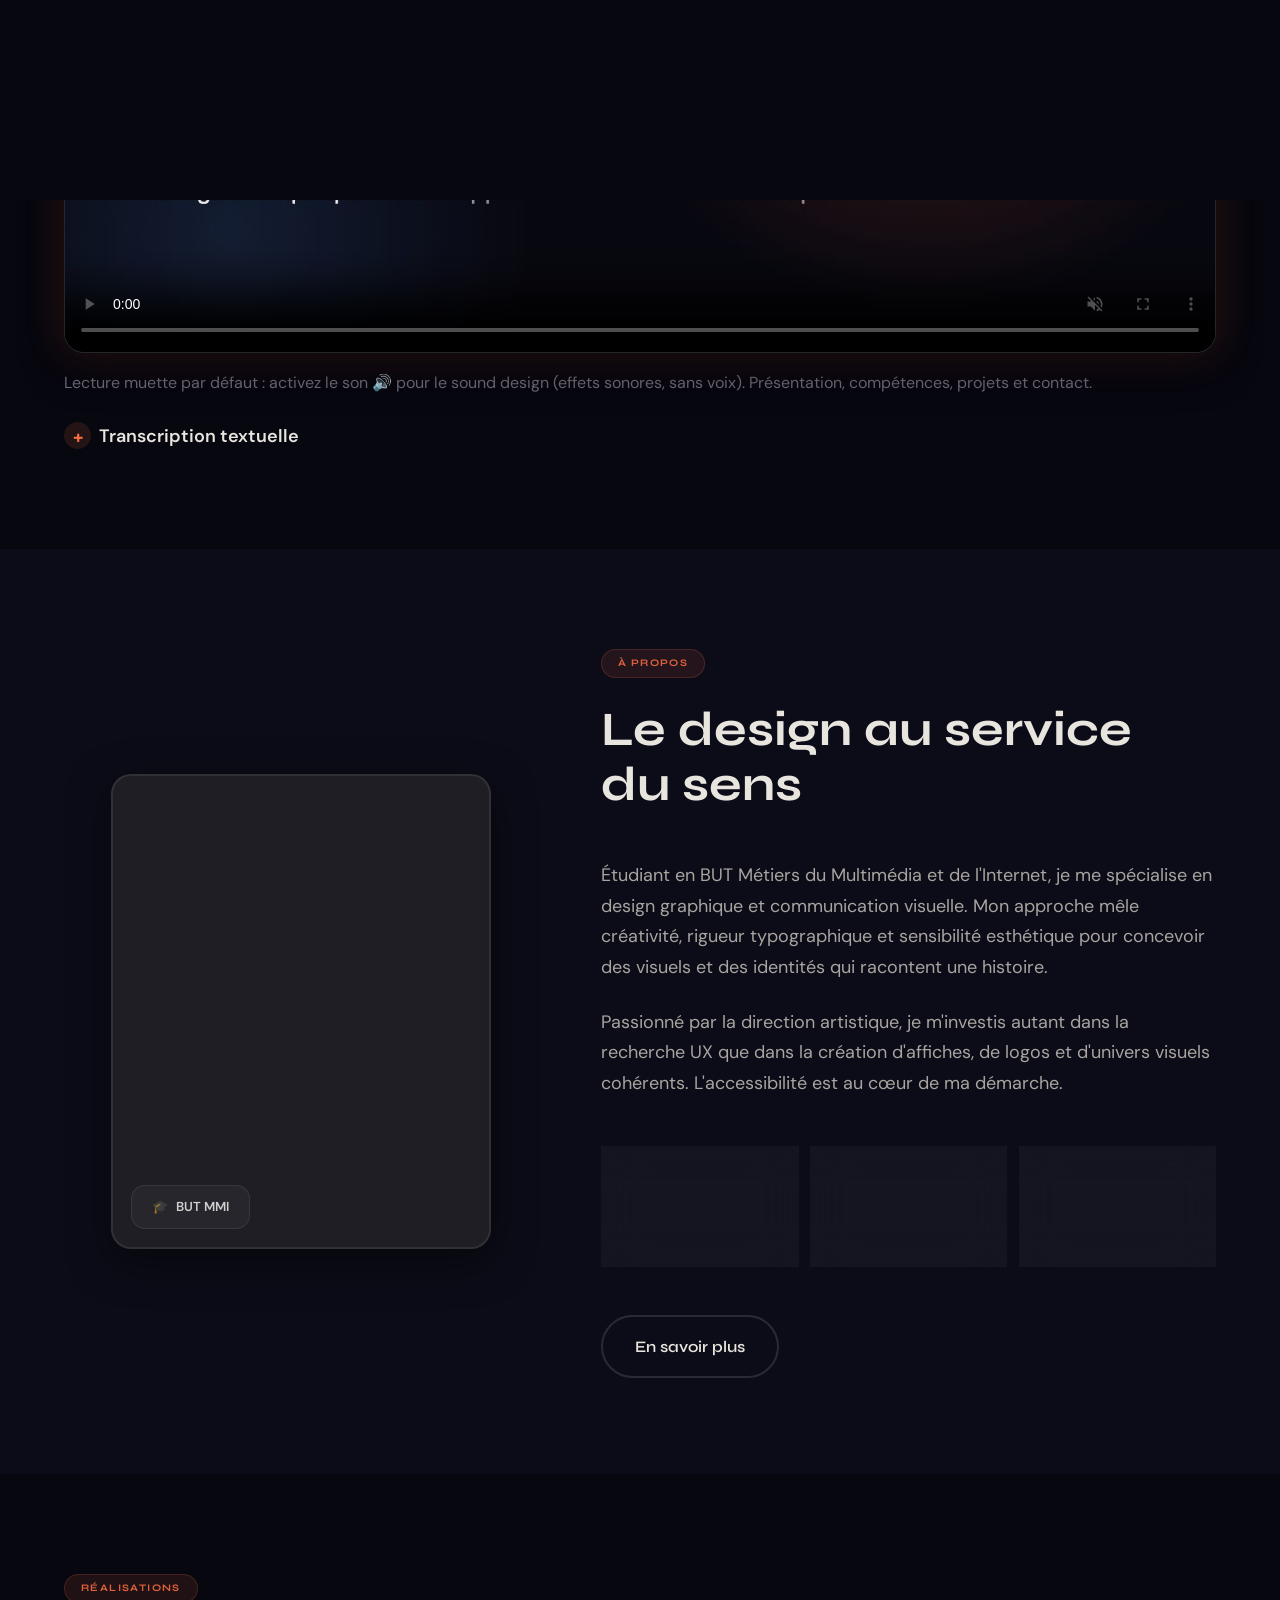
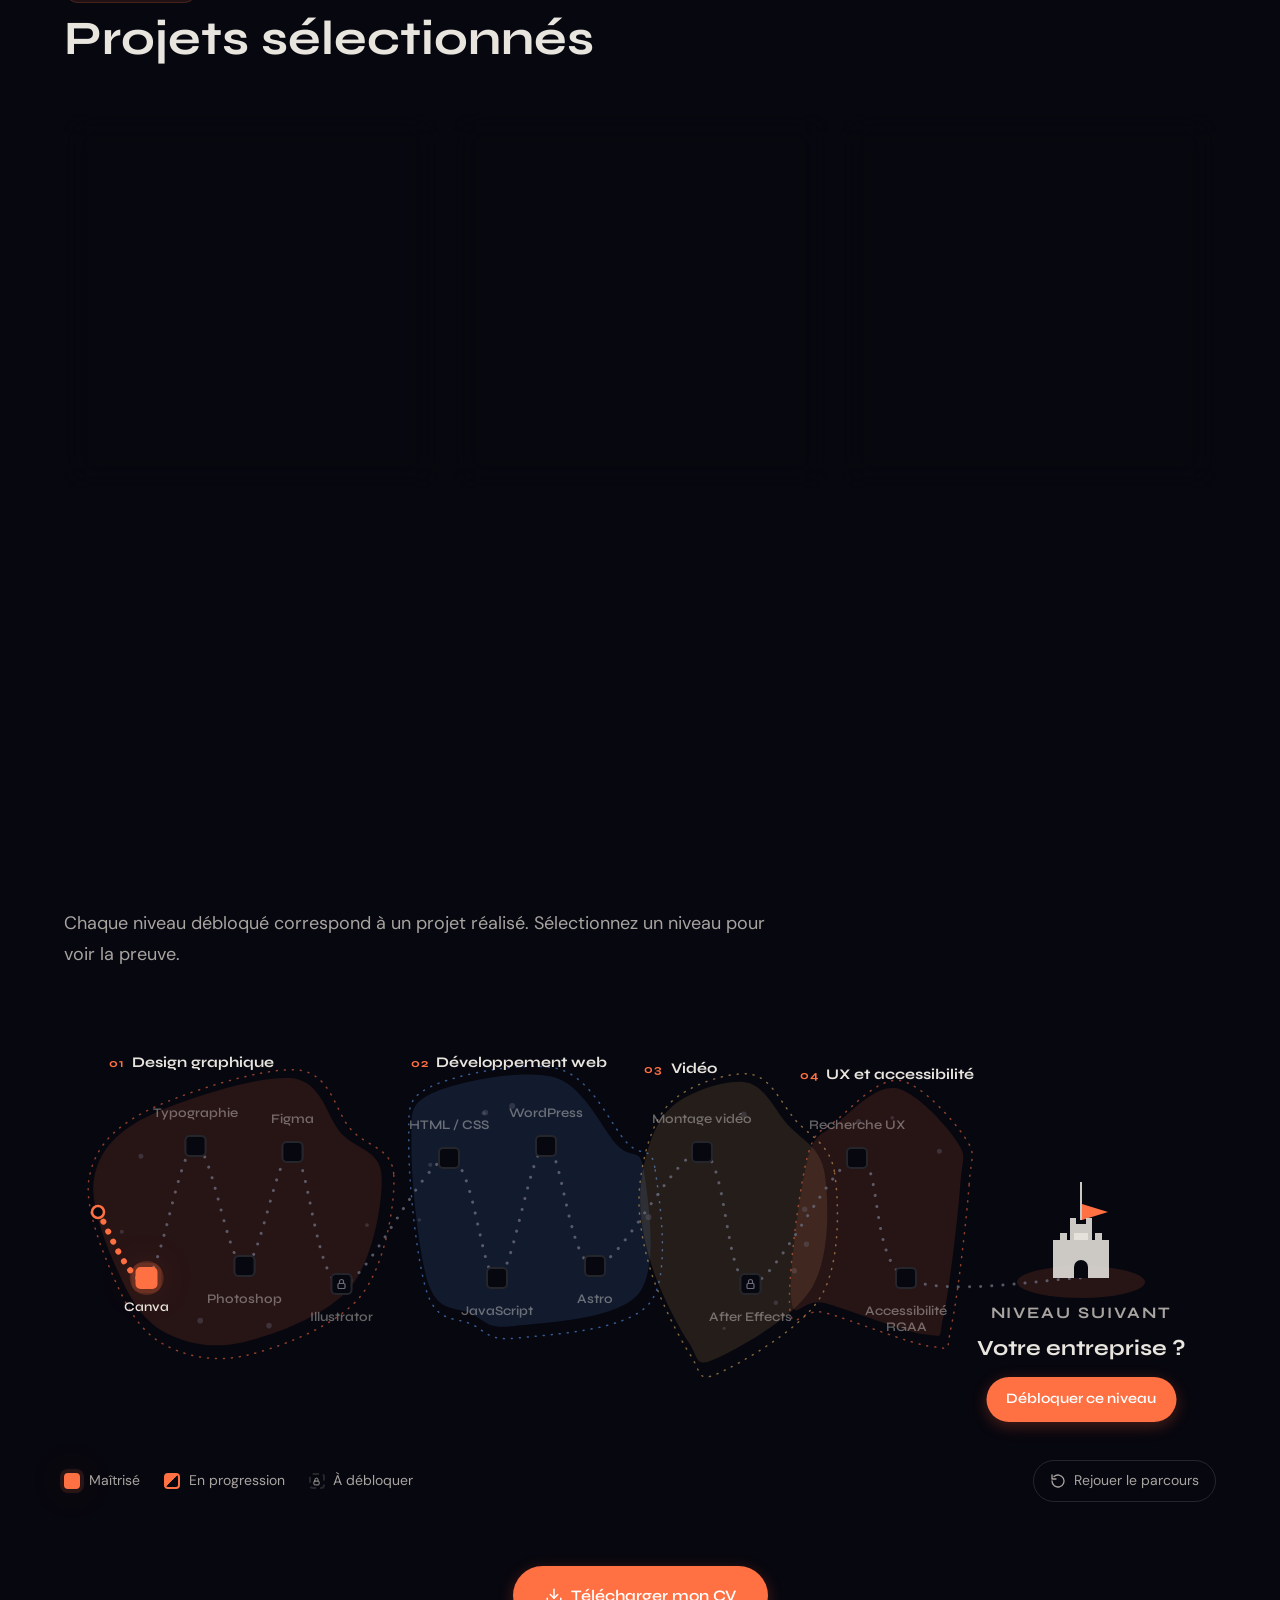
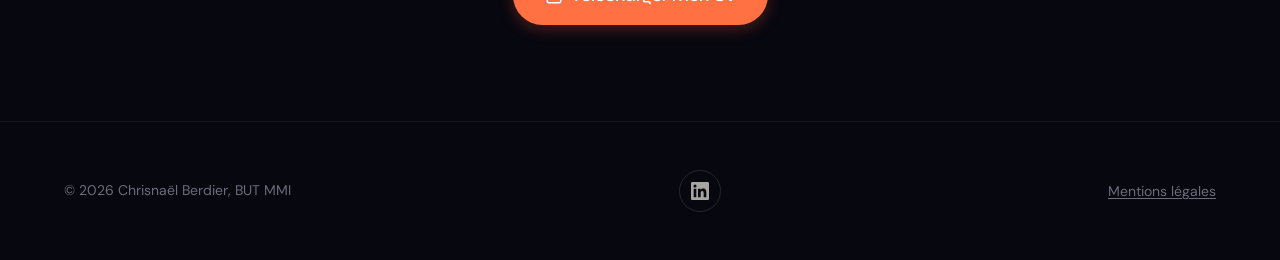
==== commit b047d7cd: "Remet le brouillon à niveau avec la version officielle Reprend les fichiers de l'officiel (Teddy's B" ====
--- a/index.html
+++ b/index.html
@@ -3,23 +3,48 @@
 <head>
   <meta charset="UTF-8">
   <meta name="viewport" content="width=device-width, initial-scale=1.0">
+  <!--
+    META DESCRIPTION
+    ─────────────────
+    Rôle : Texte affiché par les moteurs de recherche sous le titre
+    dans les résultats (SERP). N'influence pas directement le classement
+    mais impacte le taux de clic (CTR).
+    Effet domino : Changer ce texte → l'aperçu dans Google change.
+    Idéalement entre 150 et 160 caractères.
+  -->
   <meta name="description" content="Portfolio de Chrisnaël Berdier, étudiant BUT MMI et Designer Graphique spécialisé en identité visuelle, UX/UI et communication digitale.">
   <meta name="author" content="Chrisnaël Berdier">
   <meta name="theme-color" content="#07070f">
   <title>Chrisnaël Berdier · Designer Graphique | Portfolio BUT MMI</title>
-  <link rel="canonical" href="https://yui971.github.io/portfolio-berdier-chrisnael/">
+  <!--
+    PRECONNECT GOOGLE FONTS
+    ────────────────────────
+    Rôle : Ouvre la connexion réseau vers les serveurs Google Fonts
+    AVANT que le navigateur en ait besoin. Réduit la latence de
+    chargement des polices de ~200-400ms.
+    crossorigin sur fonts.gstatic.com = obligatoire car les fichiers
+    de police sont chargés en mode CORS (domaine différent de la page).
+    Effet domino : Supprimer ces deux lignes → les polices Syne et DM Sans
+    mettront plus longtemps à s'afficher (flash de police système).
+  -->
+  <link rel="preconnect" href="https://fonts.googleapis.com">
+  <link rel="preconnect" href="https://fonts.gstatic.com" crossorigin>
+  <link href="https://fonts.googleapis.com/css2?family=Syne:wght@400;500;600;700;800&family=DM+Sans:ital,opsz,wght@0,9..40,300;0,9..40,400;0,9..40,500;0,9..40,600;0,9..40,700;1,9..40,400&display=swap" rel="stylesheet">
+  <meta name="google-site-verification" content="QxxfPIr1oqCY7x5Lc-oGESzqc2113I_ga9Fqq484H_s" />
+  <link rel="canonical" href="https://chrisnaelberdier.com/">
   <!-- Favicon -->
   <link rel="icon" href="favicon.svg" type="image/svg+xml">
   <link rel="icon" href="favicon-32.png" sizes="32x32" type="image/png">
+  <link rel="icon" type="image/png" href="assets/favicon.png">
   <link rel="apple-touch-icon" href="apple-touch-icon.png">
   <!-- Open Graph -->
   <meta property="og:type" content="website">
   <meta property="og:locale" content="fr_FR">
   <meta property="og:site_name" content="Chrisnaël Berdier">
-  <meta property="og:url" content="https://yui971.github.io/portfolio-berdier-chrisnael/">
+  <meta property="og:url" content="https://chrisnaelberdier.com/">
   <meta property="og:title" content="Chrisnaël Berdier · Designer Graphique | Portfolio BUT MMI">
   <meta property="og:description" content="Portfolio de Chrisnaël Berdier, étudiant BUT MMI et Designer Graphique spécialisé en identité visuelle, UX/UI et communication digitale.">
-  <meta property="og:image" content="https://yui971.github.io/portfolio-berdier-chrisnael/assets/img/og-cover.jpg">
+  <meta property="og:image" content="https://chrisnaelberdier.com/assets/img/og-cover.jpg">
   <meta property="og:image:width" content="1200">
   <meta property="og:image:height" content="630">
   <meta property="og:image:alt" content="Chrisnaël Berdier — Designer Graphique, BUT MMI Guadeloupe">
@@ -27,19 +52,14 @@
   <meta name="twitter:card" content="summary_large_image">
   <meta name="twitter:title" content="Chrisnaël Berdier · Designer Graphique">
   <meta name="twitter:description" content="Portfolio — identité visuelle, UX/UI et communication digitale. Étudiant BUT MMI.">
-  <meta name="twitter:image" content="https://yui971.github.io/portfolio-berdier-chrisnael/assets/img/og-cover.jpg">
-  <link rel="preconnect" href="https://fonts.googleapis.com">
-  <link rel="preconnect" href="https://fonts.gstatic.com" crossorigin>
-  <link href="https://fonts.googleapis.com/css2?family=Syne:wght@400;500;600;700;800&family=DM+Sans:ital,opsz,wght@0,9..40,300;0,9..40,400;0,9..40,500;0,9..40,600;0,9..40,700;1,9..40,400&display=swap" rel="stylesheet">
-  <link rel="stylesheet" href="css/style.css">
-  <link rel="stylesheet" href="css/premium.css">
+  <meta name="twitter:image" content="https://chrisnaelberdier.com/assets/img/og-cover.jpg">
   <script type="application/ld+json">
   {
     "@context": "https://schema.org",
     "@type": "Person",
     "name": "Chrisnaël Berdier",
-    "url": "https://yui971.github.io/portfolio-berdier-chrisnael/",
-    "image": "https://yui971.github.io/portfolio-berdier-chrisnael/assets/img/og-cover.jpg",
+    "url": "https://chrisnaelberdier.com/",
+    "image": "https://chrisnaelberdier.com/assets/img/og-cover.jpg",
     "jobTitle": "Designer Graphique",
     "description": "Étudiant en BUT MMI, designer graphique spécialisé en identité visuelle, UX/UI et communication digitale.",
     "homeLocation": { "@type": "Place", "name": "Guadeloupe, France" },
@@ -48,19 +68,99 @@
     "sameAs": ["https://www.linkedin.com/in/chrisna%C3%ABl-berdier-b634a3389/"]
   }
   </script>
+  <link rel="stylesheet" href="css/style.css">
+  <link rel="stylesheet" href="css/premium.css">
 </head>
 <body>
+<!--
+  ═══════════════════════════════════════════════════════════
+  LOADER — Écran de chargement initial
+  ─────────────────────────────────────
+  Rôle : Recouvre la page avec le logo animé pendant que toutes
+  les ressources se chargent (images, fonts, scripts).
+  Le JS (module Loader) lui ajoute .is-done après 2200ms →
+  le CSS le fait disparaître en fondu (opacity: 0 + visibility: hidden).
+
+  Le SVG inline est le logo "C." personnalisé :
+  - <path class="logo-c"> = la lettre C animée par logoFadeIn (CSS).
+  - <rect class="logo-dot"> = le point orange animé par logoDotPop.
+  Ces classes sont ciblées dans les @keyframes de style.css.
+
+  Effet domino : Supprimer ce div → pas d'écran de chargement,
+  les animations du hero peuvent démarrer avant que les fonts soient prêtes.
+  ═══════════════════════════════════════════════════════════
+-->
 <!-- LOADER -->
   <div class="loader" id="site-loader"><svg class="loader__logo" viewBox="0 0 810 810" xmlns="http://www.w3.org/2000/svg"><path class="logo-c" d="M779.74 554.57c0 30.95-9.67 57.39-29.02 79.31-19.34 21.92-49.86 38.68-91.55 50.28s-95.84 17.41-162.47 17.41c-66.62 0-123.26-5.37-169.89-16.11-46.64-10.74-82.1-28.36-106.39-52.87-24.28-24.5-36.42-57.16-36.42-97.99 0-40.84 12.14-73.61 36.42-98.33 24.29-24.72 59.75-42.55 106.39-53.52 46.63-10.96 103.27-16.44 169.89-16.44 66.63 0 120.57 5.81 161.83 17.41 41.26 11.6 71.56 28.37 90.91 50.28 19.34 21.92 29.23 48.14 29.66 78.66H637.27c-6.88-16.77-22.35-29.77-46.42-39.02-24.07-9.24-55.45-13.86-94.14-13.86-31.37 0-58.67 2.26-81.89 6.78-23.21 4.51-41.15 12.14-53.83 22.89-12.68 10.74-19.01 25.78-19.01 45.12 0 18.91 6.23 33.74 18.69 44.49 12.47 10.74 30.3 18.26 53.52 22.56 23.22 4.31 50.73 6.45 82.53 6.45 38.69 0 70.17-4.62 94.45-13.86 24.29-9.25 39.88-22.47 46.76-39.66z" transform="translate(-22.56,-315.92) scale(0.79) translate(161.44,691.9)"/><rect class="logo-dot" fill="#ff7043" x="730" y="720" width="60" height="60" rx="4"/></svg></div>
+  <!--
+    PAGE TRANSITION — Overlay de transition entre les pages
+    ────────────────────────────────────────────────────────
+    Rôle : Panneau pleine page qui monte pour couvrir l'écran lors
+    d'un changement de page, puis monte hors écran sur la nouvelle page.
+    Géré par le module PageTransitions (JS) via les classes :
+    .is-entering = translateY(100% → 0) : monte pour couvrir
+    .is-leaving  = translateY(0 → -100%) : sort par le haut
+
+    Le SVG .pt-logo est le logo C. affiché brièvement au centre
+    pendant la transition (opacity 0 → 1 quand .is-entering).
+
+    Effet domino : Supprimer ce div → transitions de page brutales,
+    le navigateur change de page instantanément sans animation.
+  -->
   <!-- PAGE TRANSITION -->
   <div class="page-transition-overlay" id="page-transition"><svg class="pt-logo" viewBox="0 0 810 810" xmlns="http://www.w3.org/2000/svg"><path fill="var(--text-primary,#f0ece6)" d="M779.74 554.57c0 30.95-9.67 57.39-29.02 79.31-19.34 21.92-49.86 38.68-91.55 50.28s-95.84 17.41-162.47 17.41c-66.62 0-123.26-5.37-169.89-16.11-46.64-10.74-82.1-28.36-106.39-52.87-24.28-24.5-36.42-57.16-36.42-97.99 0-40.84 12.14-73.61 36.42-98.33 24.29-24.72 59.75-42.55 106.39-53.52 46.63-10.96 103.27-16.44 169.89-16.44 66.63 0 120.57 5.81 161.83 17.41 41.26 11.6 71.56 28.37 90.91 50.28 19.34 21.92 29.23 48.14 29.66 78.66H637.27c-6.88-16.77-22.35-29.77-46.42-39.02-24.07-9.24-55.45-13.86-94.14-13.86-31.37 0-58.67 2.26-81.89 6.78-23.21 4.51-41.15 12.14-53.83 22.89-12.68 10.74-19.01 25.78-19.01 45.12 0 18.91 6.23 33.74 18.69 44.49 12.47 10.74 30.3 18.26 53.52 22.56 23.22 4.31 50.73 6.45 82.53 6.45 38.69 0 70.17-4.62 94.45-13.86 24.29-9.25 39.88-22.47 46.76-39.66z" transform="translate(-22.56,-315.92) scale(0.79) translate(161.44,691.9)"/><rect fill="#ff7043" x="730" y="720" width="60" height="60" rx="4"/></svg></div>
+  <!--
+    CURSEUR PERSONNALISÉ
+    ─────────────────────
+    Rôle : Petit cercle qui suit la souris, géré par le module CustomCursor (JS).
+    Il remplace le curseur natif via cursor: none sur body.
+    mix-blend-mode: difference dans le CSS crée l'effet "négatif de couleur"
+    quand il passe sur du texte clair.
+    Effet domino : Masquer ce div → le curseur personnalisé disparaît
+    mais le curseur système reste caché aussi (cursor:none sur body),
+    rendant la navigation impossible. Il faut supprimer les deux ensemble.
+  -->
   <!-- CURSOR -->
   <div class="cursor-custom" id="custom-cursor"></div>
+  <!--
+    LIEN D'ÉVITEMENT (SKIP LINK) — Accessibilité WCAG 2.4.1 niveau A
+    ───────────────────────────────────────────────────────────────────
+    Rôle : Premier élément focusable de la page. Visible uniquement
+    au clavier (position absolute hors écran → se replace au focus).
+    Permet aux utilisateurs de lecteur d'écran ou de navigation clavier
+    de sauter toute la navigation et d'aller directement au contenu #main.
+    Effet domino : Supprimer ce lien → obligation de tabber sur tous les liens
+    nav à chaque page (non-conforme RGAA 12.11). La note d'accessibilité baisse.
+  -->
   <a href="#main" class="skip-link">Aller au contenu principal</a>
 
+  <!--
+    BARRE DE NAVIGATION PRINCIPALE
+    ────────────────────────────────
+    Rôle : Barre fixe en haut de page. Contient logo, liens, sélecteur
+    de langue, interrupteur de thème et burger mobile.
+
+    Comportement :
+    - position: fixed + z-index: 100 (token --z-nav dans style.css)
+    - .is-scrolled : ajouté par ThemeManager quand scrollY > 20px
+      → active le backdrop-filter: blur() glassmorphism.
+    - .is-hidden : auto-hide quand on scrolle vers le bas (lastScroll < scrollY).
+      Revient quand on scrolle vers le haut.
+
+    RÈGLE CRITIQUE (contexte d'empilement) :
+    Le drawer et le drawer-backdrop sont des éléments FRÈRES de <nav>,
+    pas ses enfants. Si on les mettait à l'intérieur, le backdrop-filter
+    sur .nav créerait un nouveau contexte d'empilement et les position:fixed
+    des enfants seraient relatifs à la nav, pas à la viewport.
+
+    aria-label="Navigation principale" : identifie le rôle du landmark
+    pour les lecteurs d'écran (plusieurs <nav> peuvent coexister).
+    Effet domino : Supprimer .nav → toute la navigation disparaît.
+    Retirer le z-index → la nav passe derrière les sections.
+  -->
   <nav class="nav" aria-label="Navigation principale">
     <div class="container nav__inner">
-      <a href="index.html" class="nav__logo" aria-label="Chrisnaël Berdier, retour à l'accueil"><svg class="nav__logo-svg" viewBox="0 0 810 810" xmlns="http://www.w3.org/2000/svg" aria-hidden="true" focusable="false"><path fill="currentColor" d="M779.74 554.57c0 30.95-9.67 57.39-29.02 79.31-19.34 21.92-49.86 38.68-91.55 50.28s-95.84 17.41-162.47 17.41c-66.62 0-123.26-5.37-169.89-16.11-46.64-10.74-82.1-28.36-106.39-52.87-24.28-24.5-36.42-57.16-36.42-97.99 0-40.84 12.14-73.61 36.42-98.33 24.29-24.72 59.75-42.55 106.39-53.52 46.63-10.96 103.27-16.44 169.89-16.44 66.63 0 120.57 5.81 161.83 17.41 41.26 11.6 71.56 28.37 90.91 50.28 19.34 21.92 29.23 48.14 29.66 78.66H637.27c-6.88-16.77-22.35-29.77-46.42-39.02-24.07-9.24-55.45-13.86-94.14-13.86-31.37 0-58.67 2.26-81.89 6.78-23.21 4.51-41.15 12.14-53.83 22.89-12.68 10.74-19.01 25.78-19.01 45.12 0 18.91 6.23 33.74 18.69 44.49 12.47 10.74 30.3 18.26 53.52 22.56 23.22 4.31 50.73 6.45 82.53 6.45 38.69 0 70.17-4.62 94.45-13.86 24.29-9.25 39.88-22.47 46.76-39.66z" transform="translate(-22.56,-315.92) scale(0.79) translate(161.44,691.9)"/><rect class="nav-logo-dot" x="730" y="720" width="60" height="60" rx="4"/></svg></a>
+      <a href="index.html" class="nav__logo" aria-label="Chrisnaël Berdier, retour à l'accueil">C<span>.</span></a>
       <ul class="nav__links" role="list">
         <li><a href="index.html" class="nav__link is-active" data-i18n="nav.home">Accueil</a></li>
         <li><a href="a-propos.html" class="nav__link" data-i18n="nav.about">À propos</a></li>
@@ -74,10 +174,33 @@
       </div>
     </div>
   </nav>
+  <!--
+    BACKDROP + DRAWER MOBILE — Frères de <nav>, pas enfants (voir note nav)
+    ────────────────────────────────────────────────────────────────────────
+    BACKDROP (.nav__drawer-backdrop) :
+    Rôle : Fond semi-transparent qui recouvre le contenu quand le drawer
+    est ouvert. Clic dessus → ferme le menu.
+    aria-hidden="true" : élément purement décoratif, invisible aux lecteurs
+    d'écran (ils n'ont pas à "voir" le fond).
+    z-index: 199 (sous la modale 200, au-dessus du reste).
+
+    DRAWER (.nav__drawer) :
+    role="dialog" : indique aux lecteurs d'écran que c'est une boîte de dialogue.
+    aria-modal="true" : piège le focus à l'intérieur (Tab ne sort pas du drawer).
+    aria-label="Menu" : nom accessible du dialogue.
+    Le JS (Navigation module) gère :
+      - aria-expanded sur le burger (true/false)
+      - .is-open sur le drawer
+      - focus sur le premier élément du drawer à l'ouverture
+      - retour du focus sur le burger à la fermeture (WCAG 2.1)
+
+    Effet domino : Déplacer le drawer DANS <nav> → position:fixed du drawer
+    serait relatif à la nav (contexte backdrop-filter) → mauvais positionnement.
+  -->
   <div class="nav__drawer-backdrop" id="drawer-backdrop" aria-hidden="true"></div>
   <div class="nav__drawer" id="mobile-menu" role="dialog" aria-modal="true" aria-label="Menu">
     <div class="nav__drawer-header">
-      <a href="index.html" class="nav__drawer-logo" aria-label="Retour à l'accueil"><svg class="nav__logo-svg" viewBox="0 0 810 810" xmlns="http://www.w3.org/2000/svg" aria-hidden="true" focusable="false"><path fill="currentColor" d="M779.74 554.57c0 30.95-9.67 57.39-29.02 79.31-19.34 21.92-49.86 38.68-91.55 50.28s-95.84 17.41-162.47 17.41c-66.62 0-123.26-5.37-169.89-16.11-46.64-10.74-82.1-28.36-106.39-52.87-24.28-24.5-36.42-57.16-36.42-97.99 0-40.84 12.14-73.61 36.42-98.33 24.29-24.72 59.75-42.55 106.39-53.52 46.63-10.96 103.27-16.44 169.89-16.44 66.63 0 120.57 5.81 161.83 17.41 41.26 11.6 71.56 28.37 90.91 50.28 19.34 21.92 29.23 48.14 29.66 78.66H637.27c-6.88-16.77-22.35-29.77-46.42-39.02-24.07-9.24-55.45-13.86-94.14-13.86-31.37 0-58.67 2.26-81.89 6.78-23.21 4.51-41.15 12.14-53.83 22.89-12.68 10.74-19.01 25.78-19.01 45.12 0 18.91 6.23 33.74 18.69 44.49 12.47 10.74 30.3 18.26 53.52 22.56 23.22 4.31 50.73 6.45 82.53 6.45 38.69 0 70.17-4.62 94.45-13.86 24.29-9.25 39.88-22.47 46.76-39.66z" transform="translate(-22.56,-315.92) scale(0.79) translate(161.44,691.9)"/><rect class="nav-logo-dot" x="730" y="720" width="60" height="60" rx="4"/></svg></a>
+      <a href="index.html" class="nav__drawer-logo" aria-label="Retour à l'accueil">C<span>.</span></a>
       <button class="nav__drawer-close" id="nav-mobile-close" aria-label="Fermer le menu" type="button"><svg width="22" height="22" viewBox="0 0 24 24" fill="none" stroke="currentColor" stroke-width="2.5" stroke-linecap="round" aria-hidden="true"><line x1="18" y1="6" x2="6" y2="18"/><line x1="6" y1="6" x2="18" y2="18"/></svg></button>
     </div>
     <nav class="nav__drawer-links">
@@ -88,91 +211,197 @@
     </nav>
   </div>
 
+  <!--
+    CANVAS PARTICULES — Animation de fond interactive
+    ──────────────────────────────────────────────────
+    Rôle : Surface de dessin 2D pour le système de particules flottantes.
+    Le module ParticleSystem (JS) :
+    1. Crée un tableau de Particle (position, vitesse, rayon, opacité)
+    2. Lance une boucle requestAnimationFrame (60fps) : clear → update → draw
+    3. Détecte la position de la souris (mousemove) et repousse les particules
+       dans un rayon de 150px (force d'interaction).
+    4. Redimensionne le canvas sur window.resize (canvas.width = window.innerWidth).
+
+    CRITIQUE : pointer-events: none (CSS) est indispensable.
+    Sans ça, le canvas "intercepte" tous les clics → les liens et boutons
+    sous-jacents deviennent inaccessibles.
+
+    aria-hidden="true" : le canvas n'a aucun sens pour un lecteur d'écran,
+    on l'exclut totalement de l'arborescence d'accessibilité.
+    Effet domino : Supprimer ce canvas → pas de particules. Changer z-index
+    au-dessus de 10 (--z-content) → les particules passent devant le texte.
+  -->
   <canvas class="page-particles" id="particles-canvas" aria-hidden="true"></canvas>
 
   <main id="main">
 
+    <!--
+      ═══════════════════════════════════════════════════════════
+      SECTION HERO — Première impression, plein écran
+      ─────────────────────────────────────────────────
+      Rôle : Section d'accroche principale (100vh). Contient :
+      - Trois orbes lumineux animés (background atmosphérique)
+      - Le greeting pill "👋 Salut, moi c'est"
+      - Le H1 avec le dégradé sur "Designer Graphique"
+      - La bande de rôles (role strip)
+      - Le sous-titre et le badge de disponibilité
+      - Les deux CTA (boutons d'action)
+      - La carte glass stats (10+ projets, 3 disciplines, BUT MMI)
+      - L'indicateur de scroll
+
+      aria-labelledby="hero-title" : lie la section à son H1 (#hero-title).
+      Les lecteurs d'écran annoncent "Section : Chrisnaël Berdier".
+
+      Effet domino : Retirer aria-labelledby → la section n'a plus de nom
+      accessible. Les animations du hero utilisent des delays CSS en cascade
+      (0.2s, 0.4s, 0.6s, 0.8s) : modifier ces valeurs décale toute la séquence.
+      ═══════════════════════════════════════════════════════════
+    -->
     <!-- ═══════════════════════════════════ HERO ═══════════════════════════════════ -->
-    <section class="hero" aria-labelledby="hero-title" data-scroll-theme="dark">
-
+    <section class="hero" aria-labelledby="hero-title">
+
+      <!--
+        ORBES LUMINEUX — Sphères de lumière animées (premium.css)
+        ───────────────────────────────────────────────────────────
+        Rôle : Dégradés radiaux flous qui créent l'atmosphère colorée
+        derrière le contenu hero. Chaque orbe a une couleur, position
+        et durée d'animation différente (14s, 18s, 22s) pour éviter
+        les cycles synchronisés.
+        will-change: transform → indique au navigateur d'utiliser le GPU.
+        aria-hidden="true" : éléments purement décoratifs, ignorés par
+        les lecteurs d'écran.
+        Effet domino : Supprimer les orbes → fond uni sans ambiance.
+        Augmenter z-index → les orbes passent devant le texte du hero.
+      -->
+      <!-- Glowing orbs background -->
       <div class="hero__orb hero__orb--1" aria-hidden="true"></div>
       <div class="hero__orb hero__orb--2" aria-hidden="true"></div>
-
-      <div class="container hero__editorial">
-
-        <!-- ── Colonne texte ── -->
-        <div class="hero__text">
-          <p class="hero__label" aria-hidden="true">Designer Graphique</p>
-
-          <h1 class="hero__title" id="hero-title">
-            <span class="hero__name-first">Chrisnaël</span>
-            <span class="hero__name-last">Berdier</span>
-          </h1>
-
-          <p class="hero__role reveal">
-            <span>Design Graphique</span>
-            <span class="hero__role-dot">·</span>
-            <span>Développement Web</span>
-            <span class="hero__role-dot">·</span>
-            <span>Direction Artistique</span>
-          </p>
-
-          <p class="hero__subtitle reveal" data-i18n="hero.subtitle">Étudiant en BUT MMI, je crée des identités visuelles percutantes, des interfaces soignées et des supports de communication qui marquent les esprits.</p>
-
-          <div class="badge-dispo reveal"><span class="badge-dispo__dot"></span><span class="badge-dispo__text" data-i18n="hero.badge">Disponible pour un stage ou une alternance</span></div>
-
-          <div class="hero__cta reveal">
-            <a href="projets.html" class="btn btn--primary">Voir mes projets <svg viewBox="0 0 24 24" fill="none" stroke="currentColor" stroke-width="2" stroke-linecap="round" aria-hidden="true"><line x1="5" y1="12" x2="19" y2="12"/><polyline points="12 5 19 12 12 19"/></svg></a>
-            <a href="contact.html" class="btn btn--glass">Me contacter</a>
+      <div class="hero__orb hero__orb--3" aria-hidden="true"></div>
+
+      <div class="container hero__content">
+        <!--
+          GREETING PILL
+          ─────────────
+          Rôle : Accroche en capsule ("pill") avant le nom.
+          aria-hidden="true" : phrase d'ambiance, non nécessaire
+          à la compréhension pour un lecteur d'écran (le H1 suffit).
+          data-i18n="hero.greeting" : clé de traduction. Le module LangSelector
+          remplace le textContent par la valeur correspondante dans le
+          dictionnaire de traductions (fr/en/es) stocké dans main.js.
+          Effet domino : Supprimer data-i18n → la phrase reste en français
+          quelle que soit la langue sélectionnée.
+        -->
+        <!-- Pill greeting -->
+        <p class="hero__greeting" aria-hidden="true" data-i18n="hero.greeting">👋 Salut, moi c'est</p>
+
+        <!--
+          H1 PRINCIPAL — Titre de page
+          ──────────────────────────────
+          Rôle : Titre de niveau 1, unique sur la page (bonne pratique SEO).
+          id="hero-title" : référencé par aria-labelledby sur la section.
+          .highlight : span qui reçoit le dégradé de couleur (gradient text).
+          Technique CSS : background: linear-gradient(...) +
+          background-clip: text + -webkit-background-clip: text +
+          color: transparent. Sans color:transparent, le dégradé est visible
+          derrière le texte mais le texte reste opaque par-dessus.
+          Effet domino : Supprimer le id → la section hero perd son nom
+          accessible. Modifier .highlight color → le dégradé disparaît.
+        -->
+        <!-- Big name -->
+        <h1 class="hero__title" id="hero-title">
+          <span class="hero__name-first">Chrisnaël</span>
+          <span class="hero__name-last">Berdier</span>
+          <span class="highlight">Designer Graphique</span>
+        </h1>
+
+        <!--
+          BANDE DE RÔLES (role strip)
+          ────────────────────────────
+          Rôle : Ligne de métiers séparés par des points "·".
+          .reveal : classe ciblée par ScrollReveal (IntersectionObserver).
+          Quand l'élément entre dans le viewport → .is-visible ajouté →
+          l'animation CSS opacity/translateY se déclenche.
+          Effet domino : Supprimer .reveal → la ligne s'affiche immédiatement
+          sans animation d'entrée.
+        -->
+        <!-- Role strip -->
+        <p class="hero__role reveal">
+          <span>Designer Graphique</span>
+          <span class="hero__role-dot">·</span>
+          <span>Développeur Web</span>
+          <span class="hero__role-dot">·</span>
+          <span>Direction Artistique</span>
+        </p>
+
+        <p class="hero__subtitle" data-i18n="hero.subtitle">Étudiant en BUT MMI, je crée des identités visuelles percutantes, des interfaces soignées et des supports de communication qui marquent les esprits.</p>
+
+        <!--
+          BADGE DISPONIBILITÉ
+          ────────────────────
+          Rôle : Indicateur visuel (point vert animé + texte) signalant
+          la disponibilité pour un stage ou une alternance.
+          .badge-dispo__dot : pseudo-element CSS avec animation "pulse"
+          (scale + opacity) qui attire l'œil sans gêner la lecture.
+          Effet domino : Supprimer ce badge → l'information de disponibilité
+          n'est plus mise en avant. Retirer .reveal → apparition immédiate.
+        -->
+        <div class="badge-dispo reveal"><span class="badge-dispo__dot"></span><span class="badge-dispo__text" data-i18n="hero.badge">Disponible pour un stage ou une alternance</span></div>
+
+        <div class="hero__cta">
+          <a href="projets.html" class="btn btn--primary">Voir mes projets <svg viewBox="0 0 24 24" fill="none" stroke="currentColor" stroke-width="2" stroke-linecap="round" aria-hidden="true"><line x1="5" y1="12" x2="19" y2="12"/><polyline points="12 5 19 12 12 19"/></svg></a>
+          <a href="contact.html" class="btn btn--glass">Me contacter</a>
+        </div>
+
+        <!--
+          CARTE STATS GLASS — Métriques en glassmorphism
+          ─────────────────────────────────────────────────
+          Rôle : Carte translucide (glassmorphism) présentant trois métriques
+          clés. Composée de la classe utilitaire .glass-card définie dans
+          premium.css (3 ingrédients : fond rgba semi-transparent +
+          backdrop-filter: blur(20px) + bordure rgba lumineuse).
+          Les chiffres "10+", "3", "BUT" sont statiques ici (contrairement
+          aux stat__number dans la section About qui sont animés via CountUp).
+          .reveal : déclenche l'animation d'entrée via IntersectionObserver.
+          Effet domino : Supprimer .glass-card → perd l'effet translucide,
+          la carte devient opaque.
+        -->
+        <!-- Glass stats card -->
+        <div class="hero__stats-card glass-card reveal">
+          <div class="hero__stat">
+            <span class="hero__stat-num">10+</span>
+            <span class="hero__stat-label">Projets</span>
           </div>
-
-          <div class="hero__stats-card glass-card reveal">
-            <div class="hero__stat">
-              <span class="hero__stat-num">10+</span>
-              <span class="hero__stat-label">Projets</span>
-            </div>
-            <div class="hero__stat-divider"></div>
-            <div class="hero__stat">
-              <span class="hero__stat-num">3</span>
-              <span class="hero__stat-label">Disciplines</span>
-            </div>
-            <div class="hero__stat-divider"></div>
-            <div class="hero__stat">
-              <span class="hero__stat-num">BUT</span>
-              <span class="hero__stat-label">MMI</span>
-            </div>
+          <div class="hero__stat-divider"></div>
+          <div class="hero__stat">
+            <span class="hero__stat-num">3</span>
+            <span class="hero__stat-label">Disciplines</span>
+          </div>
+          <div class="hero__stat-divider"></div>
+          <div class="hero__stat">
+            <span class="hero__stat-num">BUT</span>
+            <span class="hero__stat-label">MMI</span>
           </div>
         </div>
-
-        <!-- ── Colonne portrait (flip card) ── -->
-        <div class="hero__visual" aria-hidden="true">
-          <figure class="hero__portrait-fig" role="img" aria-label="Portrait de Chrisnaël Berdier — survoler pour plus d'infos">
-            <div class="hero__portrait-inner">
-              <!-- FACE : photo -->
-              <div class="hero__portrait-front">
-                <img src="assets/img/portrait.webp" alt="" class="hero__portrait" loading="eager">
-              </div>
-              <!-- DOS : carte éditoriale -->
-              <div class="hero__portrait-back">
-                <span class="portrait-back__year" aria-hidden="true">2026</span>
-                <div class="portrait-back__body">
-                  <h2 class="portrait-back__name">Chrisnaël<br>Berdier<span class="portrait-back__dot" aria-hidden="true">.</span></h2>
-                  <p class="portrait-back__role">Designer Graphique</p>
-                  <p class="portrait-back__place">Guadeloupe, France</p>
-                </div>
-                <div class="portrait-back__badge">
-                  <span class="portrait-back__pulse" aria-hidden="true"></span>
-                  Disponible sept. 2026
-                </div>
-              </div>
-            </div>
-          </figure>
-        </div>
-
       </div>
 
     </section>
 
+    <!--
+      MARQUEE STRIP — Bande défilante de compétences
+      ─────────────────────────────────────────────────
+      Rôle : Frise horizontale qui défile en boucle infinie listant
+      les domaines de compétence (Identité visuelle, UX/UI Design…).
+      Technique CSS : l'animation translateX(-50%) sur .marquee-strip__inner
+      fonctionne parce que les items sont DUPLIQUÉS en HTML.
+      Quand l'inner a défilé de 50%, il est revenu exactement au même
+      point visuel → la boucle est imperceptible.
+      Supprimer la duplication des items → on voit un blanc à la fin
+      du défilement avant que ça recommence.
+      aria-hidden="true" : liste redondante avec le contenu de la page,
+      ignorée des lecteurs d'écran.
+      Effet domino : Supprimer la duplication HTML → boucle avec saut visible.
+      Changer l'animation à translateX(-100%) → défilement incorrect.
+    -->
     <!-- MARQUEE -->
     <div class="marquee-strip" aria-hidden="true">
       <div class="marquee-strip__inner">
@@ -191,16 +420,34 @@
       </div>
     </div>
 
+    <!--
+      ═══════════════════════════════════════════════════════════
+      SECTION VIDÉO CV — Présentation motion design (25 s)
+      ─────────────────────────────────────────────────────
+      Rôle : Vidéo de présentation (nom, BUT MMI, compétences, projets,
+      contact) avec sound design, générée avec Remotion depuis le projet
+      ../video-cv (npm run render:web → assets/video/).
+      Fichiers : video-cv-fr.mp4 / video-cv-en.mp4 (720p, son AAC)
+      + affiches video-cv-poster-fr.jpg / -en.jpg (image avant lecture).
+      Le module VideoCV (main.js) :
+        - charge la version FR ou EN selon la langue choisie (ES → EN) ;
+        - lance la vidéo EN MUET quand elle est visible à 50 % et la met
+          en pause quand elle sort de l'écran (les navigateurs interdisent
+          la lecture automatique avec le son) ; le visiteur active le son
+          avec les contrôles natifs ;
+        - ne la lance jamais si « Réduire animations » (widget) ou
+          prefers-reduced-motion est actif.
+      Accessibilité : contrôles natifs (pause, volume, plein écran),
+      figcaption relié par aria-describedby, transcription textuelle
+      dans <details> (RGAA : alternative au contenu de la vidéo).
+      Effet domino : Supprimer muted → le navigateur bloque la lecture
+      automatique. Supprimer playsinline → plein écran forcé sur iPhone.
+      Changer l'id video-cv-player → le module VideoCV ne trouve plus
+      la vidéo (plus de changement de langue ni de lecture auto).
+      ═══════════════════════════════════════════════════════════
+    -->
     <!-- ═══════════════════════════════════ VIDÉO CV ═══════════════════════════════════ -->
-    <!--
-      Vidéo de présentation motion design (25 s, avec sound design), générée depuis
-      le projet Remotion ../video-cv (npm run render:web → assets/video/).
-      Le module VideoCV (main.js) charge la version FR ou EN selon la langue
-      choisie (ES → EN), la lance en muet quand elle est visible (le visiteur
-      active le son avec le lecteur) et ne la
-      lance jamais si l'utilisateur a demandé de réduire les animations.
-    -->
-    <section class="video-cv section" aria-labelledby="video-cv-title" data-scroll-theme="dark">
+    <section class="video-cv section" aria-labelledby="video-cv-title">
       <div class="container">
         <p class="section__label reveal" data-i18n="videocv.label">Vidéo CV</p>
         <h2 class="section__title reveal" id="video-cv-title" data-i18n="videocv.title">Mon profil en 25&nbsp;secondes</h2>
@@ -217,15 +464,54 @@
       </div>
     </section>
 
+    <!--
+      ═══════════════════════════════════════════════════════════
+      SECTION ABOUT — Présentation personnelle
+      ─────────────────────────────────────────
+      Rôle : Bloc de présentation avec portrait, texte biographique
+      et trois compteurs animés (CountUp).
+      Structure : grille CSS deux colonnes (about__grid).
+      La colonne image contient :
+        - .about__img-glow : pseudo lueur derrière la photo (position absolute).
+        - <img loading="lazy"> : chargement différé, non critique pour la LCP.
+        - .about__img-badge : pastille "🎓 BUT MMI" en glassmorphism.
+      La colonne texte contient :
+        - Deux paragraphes avec data-i18n pour la traduction.
+        - .stat avec data-count="10" : le module CountUp (JS) lit cet attribut
+          et anime le chiffre de 0 → valeur cible en ~1500ms.
+          Calcul JS : step = target / (1500 / 16) incrémente à chaque frame.
+      Effet domino : Supprimer data-count → les chiffres restent à "0".
+      Retirer .reveal .stagger-2 → le texte apparaît en même temps que l'image
+      sans décalage de 0.2s × stagger.
+      ═══════════════════════════════════════════════════════════
+    -->
     <!-- ═══════════════════════════════════ ABOUT ═══════════════════════════════════ -->
-    <section class="about section" aria-labelledby="about-title" data-scroll-theme="light">
+    <section class="about section" aria-labelledby="about-title">
       <div class="container">
         <div class="about__grid">
 
-          <div class="about__image-wrap reveal">
-            <div class="about__img-glow" aria-hidden="true"></div>
-            <img src="assets/img/portrait-apropos.webp" alt="Portrait de Chrisnaël Berdier" width="900" height="1200" loading="lazy">
-            <div class="about__img-badge glass-card" aria-hidden="true"><span>🎓</span> BUT MMI</div>
+          <div class="about__image-wrap reveal" role="img" aria-label="Portrait de Chrisnaël Berdier — survoler pour plus d'infos">
+            <div class="about__flip-inner">
+              <!-- FACE : photo -->
+              <div class="about__flip-front">
+                <div class="about__img-glow" aria-hidden="true"></div>
+                <img src="assets/img/portrait.webp" alt="" loading="lazy">
+                <div class="about__img-badge glass-card" aria-hidden="true"><span>🎓</span> BUT MMI</div>
+              </div>
+              <!-- DOS : carte éditoriale -->
+              <div class="about__flip-back">
+                <span class="about-back__year" aria-hidden="true">2026</span>
+                <div class="about-back__body">
+                  <h3 class="about-back__name">Chrisnaël<br>Berdier<span class="about-back__dot" aria-hidden="true">.</span></h3>
+                  <p class="about-back__role">Designer Graphique</p>
+                  <p class="about-back__place">Guadeloupe, France</p>
+                </div>
+                <div class="about-back__badge">
+                  <span class="about-back__pulse" aria-hidden="true"></span>
+                  Disponible sept. 2026
+                </div>
+              </div>
+            </div>
           </div>
 
           <div class="about__text reveal stagger-2">
@@ -245,8 +531,34 @@
       </div>
     </section>
 
+    <!--
+      ═══════════════════════════════════════════════════════════
+      SECTION PROJETS SÉLECTIONNÉS — Vitrine home
+      ──────────────────────────────────────────────
+      Rôle : Sélection de 3 projets phares. Chaque <article> est une
+      carte projet (.project-card) qui, au clic ou à la touche Entrée,
+      ouvre la modale projet (#project-modal).
+
+      ANATOMIE D'UNE PROJECT-CARD :
+      - tabindex="0" : rend l'article focusable au clavier (Entrée = clic).
+      - data-project-img : URL de l'image à afficher dans la modale.
+      - data-project-title : titre injecté dans #project-modal-title.
+      - data-project-tags : liste séparée par virgules → tags colorés.
+      - data-project-desc : description injectée dans #project-modal-desc.
+      - data-project-url (optionnel) : affiche le lien "Voir le site".
+      - data-project-video (optionnel) : priorité sur l'image → iframe YouTube.
+
+      Le module ProjectModal (JS) lit ces data-attributes, les injecte dans
+      le DOM de la modale, puis ouvre #project-modal.
+
+      Priorité média JS : videoId > siteUrl (screenshot) > imgSrc.
+
+      Effet domino : Supprimer un data-* → ce champ reste vide dans la modale.
+      Changer tabindex de 0 à -1 → la carte n'est plus accessible au clavier.
+      ═══════════════════════════════════════════════════════════
+    -->
     <!-- ═══════════════════════════════════ FEATURED PROJECTS ═══════════════════════════════════ -->
-    <section class="section" aria-labelledby="projects-title" data-scroll-theme="dark">
+    <section class="section" aria-labelledby="projects-title">
       <div class="container">
         <p class="section__label reveal">Réalisations</p>
         <h2 class="section__title reveal" id="projects-title">Projets sélectionnés</h2>
@@ -283,7 +595,10 @@
           </article>
 
         </div>
-        <div class="projects__more reveal"><a href="projets.html" class="btn btn--primary">Voir tous mes projets <svg viewBox="0 0 24 24" fill="none" stroke="currentColor" stroke-width="2" stroke-linecap="round" aria-hidden="true"><line x1="5" y1="12" x2="19" y2="12"/><polyline points="12 5 19 12 12 19"/></svg></a></div>
+        <div class="projects__more reveal">
+          <a href="projets.html" class="btn btn--primary">Voir tous mes projets <svg viewBox="0 0 24 24" fill="none" stroke="currentColor" stroke-width="2" stroke-linecap="round" aria-hidden="true"><line x1="5" y1="12" x2="19" y2="12"/><polyline points="12 5 19 12 12 19"/></svg></a>
+          <img src="assets/img/mascotte-pointant.png" alt="Ma mascotte pointant vers le bouton, avec une bulle disant Voilà ce que j'ai réalisé !" class="projects__mascotte">
+        </div>
       </div>
     </section>
 
@@ -308,7 +623,7 @@
       ═══════════════════════════════════════════════════════════
     -->
     <!-- ═══════════════════════════════════ SKILLS ═══════════════════════════════════ -->
-    <section class="skills section" aria-labelledby="skills-title" data-scroll-theme="light">
+    <section class="skills section" aria-labelledby="skills-title">
       <div class="container">
         <p class="section__label reveal" data-i18n="skills.label">Savoir-faire</p>
         <h2 class="section__title reveal" id="skills-title" data-i18n="skills.mapTitle">Mon parcours de compétences</h2>
@@ -523,6 +838,37 @@
 
   </main>
 
+  <!--
+    ═══════════════════════════════════════════════════════════
+    MODALE PROJET — Visionneuse de projet avec zoom/panoramique
+    ────────────────────────────────────────────────────────────
+    Rôle : Fenêtre modale pleine page pour afficher le détail d'un projet.
+    S'ouvre quand on clique sur une project-card.
+
+    ACCESSIBILITÉ :
+    - role="dialog" + aria-modal="true" : piège le focus dans la modale.
+    - aria-labelledby="project-modal-title" : le titre H2 nomme la boîte.
+    - Le JS gère : focus sur .project-modal__close-btn à l'ouverture,
+      retour focus sur la card source à la fermeture, Escape pour fermer.
+
+    INJECTION DE CONTENU (ProjectModal JS) :
+    - #project-modal-img : src ← data-project-img de la card.
+    - #project-modal-title : textContent ← data-project-title.
+    - #project-modal-desc : textContent ← data-project-desc.
+    - #project-modal-tags : innerHTML ← balises <span class="tag"> générées.
+    - #project-modal-ext : href ← data-project-url (masqué si absent).
+
+    ZOOM / PANORAMIQUE :
+    - Boutons +/−/↺ dans #modal-controls : zoom via CSS transform scale().
+    - Drag souris / touch pour déplacer l'image zoomée (pointermove).
+    - Bouton PNG : canvas.toDataURL() pour sauvegarder l'image.
+
+    Effet domino : Supprimer aria-modal → le focus n'est plus piégé,
+    Tab peut sortir de la modale vers la page. Supprimer #modal-controls
+    → plus de zoom/pan mais les projets graphiques (haute résolution)
+    deviennent difficiles à lire.
+    ═══════════════════════════════════════════════════════════
+  -->
   <!-- PROJECT MODAL -->
   <div class="project-modal-overlay" id="project-modal" role="dialog" aria-modal="true" aria-labelledby="project-modal-title">
     <div class="project-modal">
@@ -545,6 +891,20 @@
     </div>
   </div>
 
+  <!--
+    FOOTER — Pied de page
+    ──────────────────────
+    Rôle : Zone de clôture de page. Contient le copyright, le lien LinkedIn
+    et le déclencheur de la modale mentions légales.
+    role="contentinfo" : landmark ARIA identifiant le pied de page.
+    Les lecteurs d'écran peuvent naviguer directement vers les landmarks.
+    Le bouton "Mentions légales" est un <button> (pas un <a>) car il n'a pas
+    de destination URL : il ouvre une modale. Utiliser <a href="#"> serait
+    sémantiquement incorrect.
+    aria-haspopup="dialog" : signale qu'il ouvre une boîte de dialogue.
+    Effet domino : Retirer role="contentinfo" → footer non identifiable
+    comme landmark. Changer <button> en <a> → mauvaise sémantique.
+  -->
   <!-- FOOTER -->
   <footer class="footer" role="contentinfo">
     <div class="container footer__inner">
@@ -554,10 +914,65 @@
     </div>
   </footer>
 
-  <div class="modal-overlay" id="legal-modal" role="dialog" aria-modal="true" aria-labelledby="legal-title"><div class="modal"><button class="modal__close" aria-label="Fermer">&times;</button><h2 id="legal-title">Mentions légales</h2><h3>Éditeur du site</h3><p>Ce portfolio est édité par Chrisnaël Berdier, étudiant en BUT MMI à l'Université des Antilles. Site personnel à but non commercial.</p><h3>Hébergement</h3><p>GitHub Pages, GitHub, Inc., 88 Colin P. Kelly Jr. Street, San Francisco, CA 94107, USA.</p><h3>Propriété intellectuelle</h3><p>L'ensemble du contenu est propriété de l'auteur sauf mention contraire.</p><h3>Données personnelles &amp; RGPD</h3><p>Aucune donnée collectée hors formulaire de contact. Aucun cookie de traçage.</p><h3>Accessibilité</h3><p>Ce site vise la conformité WCAG 2.1 AA et RGAA 4.1.</p></div></div>
-
+  <!--
+    MODALE MENTIONS LÉGALES
+    ─────────────────────────
+    Rôle : Fenêtre modale affichant les mentions légales obligatoires
+    (éditeur, hébergeur, propriété intellectuelle, RGPD, accessibilité).
+    Ouverte par le bouton #open-legal dans le footer.
+    role="dialog" + aria-modal="true" + aria-labelledby="legal-title" :
+    même mécanique d'accessibilité que la modale projet.
+    Contient le lien email RGPD : <a href="mailto:..."> pour que les
+    lecteurs d'écran puissent activer l'envoi d'un email directement.
+    Effet domino : Supprimer ce div → clic sur "Mentions légales" n'ouvre rien.
+    Les sites publics sont légalement tenus d'avoir des mentions légales
+    accessibles (loi française du 21 juin 2004 sur la confiance en l'économie numérique).
+  -->
+  <div class="modal-overlay" id="legal-modal" role="dialog" aria-modal="true" aria-labelledby="legal-title"><div class="modal"><button class="modal__close" aria-label="Fermer">&times;</button><h2 id="legal-title">Mentions légales</h2><h3>Éditeur du site</h3><p>Ce portfolio est édité par Chrisnaël Berdier, étudiant en BUT MMI à l'Université des Antilles. Site personnel à but non commercial.</p><h3>Hébergement</h3><p>GitHub Pages, GitHub, Inc., 88 Colin P. Kelly Jr. Street, San Francisco, CA 94107, USA.</p><h3>Propriété intellectuelle</h3><p>L'ensemble du contenu est propriété de l'auteur sauf mention contraire.</p><h3>Données personnelles &amp; RGPD</h3><p>Les données saisies via le formulaire de contact sont utilisées uniquement pour répondre aux messages. Aucun cookie de traçage. Pour exercer vos droits d'accès, de rectification ou de suppression : <a href="mailto:berdierchrisnael@gmail.com">berdierchrisnael@gmail.com</a>.</p><h3>Accessibilité</h3><p>Ce site vise la conformité WCAG 2.1 AA et RGAA 4.1.</p></div></div>
+
+  <!--
+    BOUTON RETOUR EN HAUT
+    ──────────────────────
+    Rôle : Bouton flottant (position: fixed, coin bas-droit) qui remonte
+    la page en douceur (scrollTo behavior: smooth). Visible uniquement
+    quand scrollY > 400px (classe .is-visible ajoutée par le JS).
+    aria-label="Retour en haut de page" : texte alternatif pour les
+    lecteurs d'écran (le bouton ne contient qu'une icône SVG).
+    Effet domino : Retirer .is-visible logic → le bouton reste visible
+    en permanence même en haut de page.
+  -->
   <button class="back-to-top" id="back-to-top" aria-label="Retour en haut de page" type="button"><svg viewBox="0 0 24 24" fill="none" stroke="currentColor" stroke-width="2.5" stroke-linecap="round" aria-hidden="true"><polyline points="18 15 12 9 6 15"/></svg></button>
 
+  <!--
+    WIDGET D'ACCESSIBILITÉ — Panneau de réglages utilisateur
+    ──────────────────────────────────────────────────────────
+    Rôle : Bouton flottant (coin bas-gauche) qui ouvre un panneau de
+    personnalisation de l'expérience. Quatre réglages disponibles :
+
+    1. Taille du texte (A− / A / A+) :
+       Injecte --a11y-zoom: 0.9|1|1.2 sur :root → tout le CSS en rem
+       scale automatiquement (tokens de taille basés sur rem).
+
+    2. Contraste élevé :
+       Ajoute data-a11y="high-contrast" sur <html> → surchargé en CSS.
+
+    3. Réduire animations :
+       Ajoute data-a11y="reduced-motion" → comme prefers-reduced-motion
+       mais déclenché manuellement par l'utilisateur (pas tous les OS
+       ont ce réglage système facilement accessible).
+
+    4. Espacement texte :
+       Augmente letter-spacing et line-height via une classe CSS dédiée.
+
+    ARIA du bouton déclencheur :
+    - aria-expanded="false/true" : état du panneau.
+    - aria-controls="a11y-panel" : associe le bouton à ce qu'il contrôle.
+    Les boutons internes (contrast-toggle, motion-toggle) ont aria-pressed
+    pour indiquer leur état on/off (bascule).
+
+    Effet domino : Retirer --a11y-zoom de :root → A+/A− n'ont plus d'effet.
+    Les préférences sont sauvegardées en localStorage → persistent entre sessions.
+  -->
   <div class="a11y-widget"><div class="a11y-panel" id="a11y-panel" role="region" aria-label="Réglages d'accessibilité"><p class="a11y-panel__title">♿ Accessibilité</p><div class="a11y-option"><span class="a11y-option__label">Taille du texte</span><div class="a11y-option__controls"><button class="a11y-btn" data-zoom="decrease" aria-label="Réduire">A−</button><button class="a11y-btn" data-zoom="reset" aria-label="Réinitialiser">A</button><button class="a11y-btn" data-zoom="increase" aria-label="Augmenter">A+</button></div></div><div class="a11y-option"><span class="a11y-option__label">Contraste élevé</span><div class="a11y-option__controls"><button class="a11y-btn" id="contrast-toggle" aria-pressed="false">◐</button></div></div><div class="a11y-option"><span class="a11y-option__label">Réduire animations</span><div class="a11y-option__controls"><button class="a11y-btn" id="motion-toggle" aria-pressed="false">⏸</button></div></div><div class="a11y-option"><span class="a11y-option__label">Espacement texte</span><div class="a11y-option__controls"><button class="a11y-btn" id="spacing-toggle" aria-pressed="false">↔</button></div></div></div><button class="a11y-toggle" id="a11y-toggle" aria-label="Accessibilité" aria-expanded="false" aria-controls="a11y-panel" type="button"><svg viewBox="0 0 24 24" fill="none" stroke="currentColor" stroke-width="2" stroke-linecap="round" stroke-linejoin="round" aria-hidden="true"><circle cx="12" cy="4.5" r="2.5"/><path d="M12 7v5"/><path d="M8 11l4 2 4-2"/><path d="M9 21l3-7 3 7"/></svg></button></div>
 
   <script src="js/main.js"></script>
--- a/css/style.css
+++ b/css/style.css
@@ -3,6 +3,28 @@
    Architecture : Design tokens → Reset → Components → Layout → Pages
    ============================================================== */
 
+/* ═══════════════════════════════════════════════════════════════
+   DESIGN TOKENS — Système de variables CSS
+   ─────────────────────────────────────────
+   RÔLE : Centralise toutes les valeurs réutilisables du design
+   (espacements, typographie, couleurs, ombres, durées).
+
+   Définies sur :root = disponibles partout dans le CSS comme
+   variables CSS custom (var(--nom)).
+
+   EFFET DOMINO :
+   → Changer --accent: #E8552E en #0066FF = TOUTES les couleurs
+     d'accentuation (boutons, liens, barres, tags...) deviennent
+     bleues en une seule modification.
+   → Changer --text-hero: clamp(3rem, 2rem + 4.5vw, 7rem) =
+     la taille du titre hero change sur tous les écrans.
+     clamp(min, préféré, max) = min sur petits écrans, max sur grands.
+   → Changer --z-modal: 200 en 50 = les modales passeraient
+     DERRIÈRE la navigation (z-index: 100). Toujours garder
+     z-modal > z-nav.
+   → --ease-spring (cubic-bezier avec valeur > 1) produit un effet
+     de rebond (overshoot). Remplacer par ease-out = pas de rebond.
+   ═══════════════════════════════════════════════════════════════ */
 /* ======== DESIGN TOKENS ======== */
 :root {
   --space-xs: 0.25rem; --space-sm: 0.5rem; --space-md: 1rem;
@@ -31,44 +53,95 @@
   --a11y-zoom: 1;
 }
 
-/* ======== MODE CLAIR — Éditorial Caraïbe ======== */
+/* ═══════════════════════════════════════════════════════════════
+   THÈME CLAIR & SOMBRE — Système de theming par data-attribute
+   ──────────────────────────────────────────────────────────────
+   RÔLE : Redéfinit les tokens de couleur selon le thème actif.
+
+   MÉCANISME :
+   L'attribut data-theme="dark" ou "light" est placé sur <html>
+   par ThemeManager (JS). Le sélecteur [data-theme="dark"] { }
+   redéfinit les mêmes variables CSS avec des valeurs adaptées.
+   Tous les composants utilisent var(--bg-primary) etc., donc
+   ils basculent automatiquement sans toucher à leur propre CSS.
+
+   C'est le pattern "CSS custom properties pour le theming" :
+   une seule source de vérité pour les couleurs, modifiable
+   dynamiquement en JS via setAttribute().
+
+   EFFET DOMINO :
+   → Changer --accent en mode sombre = la couleur d'accentuation
+     sera différente selon le thème (ex: orange sombre, rouge clair).
+   → Changer --bg-primary en mode clair = le fond de toutes les
+     pages en mode clair changera.
+   → Ajouter un nouveau thème = créer un sélecteur
+     [data-theme="sepia"] { } avec ses propres valeurs.
+   ═══════════════════════════════════════════════════════════════ */
+/* ======== MODE CLAIR ======== */
 [data-theme="light"], :root {
-  --bg-primary: #F7F3EC; --bg-secondary: #EEE9DF; --bg-tertiary: #E4DDD2;
-  --bg-card: #FFFFFF; --bg-card-hover: #FBF9F5;
-  --bg-nav: rgba(247, 243, 236, 0.88);
-  --text-primary: #1A1611; --text-secondary: #4A4540;
-  --text-tertiary: #7A7570; --text-inverse: #F7F3EC;
-  --accent: #FF7043; --accent-hover: #E8552E;
-  --accent-soft: rgba(255, 112, 67, 0.1);
-  --accent-secondary: #0E8F88;
-  --accent-secondary-soft: rgba(14, 143, 136, 0.1);
-  --accent-tertiary: #E4B363;
-  --border: rgba(26, 22, 17, 0.08); --border-strong: rgba(26, 22, 17, 0.15);
+  --bg-primary: #F5F2EC; --bg-secondary: #EDEAE3; --bg-tertiary: #E2DFD8;
+  --bg-card: #FFFFFF; --bg-card-hover: #FAFAF8;
+  --bg-nav: rgba(245, 242, 236, 0.88);
+  --text-primary: #1A1A2E; --text-secondary: #4A4A5A;
+  --text-tertiary: #7A7A8A; --text-inverse: #F5F2EC;
+  --accent: #E8552E; --accent-hover: #D14420;
+  --accent-soft: rgba(232, 85, 46, 0.1);
+  --accent-secondary: #1D7AF2;
+  --accent-secondary-soft: rgba(29, 122, 242, 0.1);
+  --border: rgba(26, 26, 46, 0.08); --border-strong: rgba(26, 26, 46, 0.15);
   --shadow-sm: 0 1px 3px rgba(0,0,0,0.04);
   --shadow-md: 0 4px 20px rgba(0,0,0,0.06);
   --shadow-lg: 0 12px 40px rgba(0,0,0,0.08);
-  --shadow-glow: 0 0 30px rgba(255, 112, 67, 0.15);
-}
-
-/* ======== MODE SOMBRE — Encre nuit ======== */
+  --shadow-glow: 0 0 30px rgba(232, 85, 46, 0.15);
+}
+
+/* ======== MODE SOMBRE ======== */
 [data-theme="dark"] {
-  --bg-primary: #14100C; --bg-secondary: #1C1713; --bg-tertiary: #252018;
-  --bg-card: #1E1A14; --bg-card-hover: #27221B;
-  --bg-nav: rgba(20, 16, 12, 0.9);
-  --text-primary: #F4EEE4; --text-secondary: #B5AFA6;
-  --text-tertiary: #7A7570; --text-inverse: #14100C;
-  --accent: #FF7E54; --accent-hover: #FF9470;
-  --accent-soft: rgba(255, 126, 84, 0.12);
-  --accent-secondary: #2BB3A3;
-  --accent-secondary-soft: rgba(43, 179, 163, 0.1);
-  --accent-tertiary: #E4B363;
-  --border: rgba(244, 238, 228, 0.06); --border-strong: rgba(244, 238, 228, 0.12);
+  --bg-primary: #0D0D11; --bg-secondary: #151519; --bg-tertiary: #1E1E24;
+  --bg-card: #1A1A22; --bg-card-hover: #222230;
+  --bg-nav: rgba(13, 13, 17, 0.9);
+  --text-primary: #E8E4DE; --text-secondary: #A8A4A0;
+  --text-tertiary: #6B6B7B; --text-inverse: #0D0D11;
+  --accent: #FF7043; --accent-hover: #FF8A65;
+  --accent-soft: rgba(255, 112, 67, 0.12);
+  --accent-secondary: #5CA0FF;
+  --accent-secondary-soft: rgba(92, 160, 255, 0.1);
+  --border: rgba(255, 255, 255, 0.06); --border-strong: rgba(255, 255, 255, 0.12);
   --shadow-sm: 0 1px 3px rgba(0,0,0,0.3);
   --shadow-md: 0 4px 20px rgba(0,0,0,0.4);
   --shadow-lg: 0 12px 40px rgba(0,0,0,0.5);
-  --shadow-glow: 0 0 40px rgba(255, 126, 84, 0.2);
-}
-
+  --shadow-glow: 0 0 40px rgba(255, 112, 67, 0.2);
+}
+
+/* ═══════════════════════════════════════════════════════════════
+   RESET & BASE — Normalisation et styles fondamentaux
+   ────────────────────────────────────────────────────
+   RÔLE : Supprime les marges/paddings par défaut des navigateurs
+   et établit les règles de base pour tout le document.
+
+   box-sizing: border-box = le padding et la border sont inclus
+   dans la largeur totale. Exemple : un div de width:200px avec
+   padding:20px fait toujours 200px de large, pas 240px.
+
+   scroll-padding-top: 80px = quand on navigue vers une ancre
+   (#section), le scroll s'arrête 80px avant le haut de l'élément
+   (compense la hauteur de la nav fixe de 70px + marge).
+
+   font-size: calc(100% * var(--a11y-zoom)) = permet au widget
+   accessibilité de modifier la taille globale des textes en
+   changeant --a11y-zoom (JS injecte la valeur).
+
+   -webkit-font-smoothing: antialiased = lissage des polices sur
+   macOS/iOS pour un rendu plus propre.
+
+   EFFET DOMINO :
+   → Supprimer box-sizing: border-box = les paddings s'ajouteraient
+     à la largeur déclarée → nombreux bugs de mise en page.
+   → Changer scroll-padding-top: 80px en 0px = les ancres #section
+     passeraient sous la barre de navigation.
+   → Changer line-height: 1.7 en 1.2 = le texte sera plus compact,
+     moins aéré (lisibilité réduite).
+   ═══════════════════════════════════════════════════════════════ */
 /* ======== RESET & BASE ======== */
 *, *::before, *::after { margin: 0; padding: 0; box-sizing: border-box; }
 html { scroll-behavior: smooth; scroll-padding-top: 80px; font-size: calc(100% * var(--a11y-zoom)); }
@@ -78,6 +151,26 @@
   transition: background-color var(--duration-base) var(--ease-out), color var(--duration-base) var(--ease-out);
   -webkit-font-smoothing: antialiased; overflow-x: hidden;
 }
+/* ═══════════════════════════════════════════════════════════════
+   SKIP LINK — Lien d'évitement (accessibilité WCAG 2.4.1)
+   ─────────────────────────────────────────────────────────
+   RÔLE : Permet aux utilisateurs clavier/lecteur d'écran de
+   sauter directement au contenu principal sans Tab sur tous
+   les éléments de navigation.
+
+   LOGIQUE :
+   Le lien est positionné hors écran (top: -100%) par défaut.
+   Quand il reçoit le focus (Tab depuis le début de la page),
+   il apparaît visuellement (top: var(--space-md)).
+   C'est un critère WCAG 2.4.1 niveau A (obligatoire).
+
+   EFFET DOMINO :
+   → Supprimer ce composant = violation WCAG 2.4.1, les
+     utilisateurs clavier doivent Tab sur tous les liens nav
+     avant d'atteindre le contenu.
+   → Changer z-index: 9999 en 100 = le lien pourrait passer
+     derrière d'autres éléments fixed (nav, modales).
+   ═══════════════════════════════════════════════════════════════ */
 .skip-link {
   position: absolute; top: -100%; left: var(--space-md);
   background: var(--accent); color: #fff; padding: var(--space-sm) var(--space-lg);
@@ -96,16 +189,75 @@
 .container { width: 100%; max-width: 1200px; margin: 0 auto; padding-inline: var(--space-lg); }
 .section { padding-block: var(--space-4xl); }
 .section__label {
-  font-family: var(--font-body); font-size: var(--text-xs); font-weight: 600;
+  font-family: var(--font-display); font-size: var(--text-xs); font-weight: 600;
   text-transform: uppercase; letter-spacing: .15em; color: var(--accent); margin-bottom: var(--space-sm);
 }
 .section__title { font-size: var(--text-2xl); margin-bottom: var(--space-2xl); }
 
+/* ═══════════════════════════════════════════════════════════════
+   SCROLL REVEAL — Animations d'apparition au défilement
+   ───────────────────────────────────────────────────────
+   RÔLE : Masque les éléments initialement et les anime quand
+   ils entrent dans le viewport (déclenché par JS via IntersectionObserver).
+
+   LOGIQUE :
+   .reveal = état initial : invisible (opacity:0) et décalé vers le bas.
+   .reveal.is-visible = état final : visible et à sa position normale.
+   La classe .is-visible est ajoutée par le module ScrollReveal (JS).
+
+   Les classes .stagger-* ajoutent un délai progressif :
+   stagger-2 = 0.15s, stagger-3 = 0.3s, stagger-4 = 0.45s.
+   Utilisées sur des éléments groupés pour créer un effet cascade.
+
+   EFFET DOMINO :
+   → Changer translateY(30px) en translateY(0) + scale(0.95) =
+     les éléments grossissent au lieu de monter.
+   → Changer transition-delay de stagger-2 de 0.15s en 0.5s =
+     le deuxième élément d'un groupe apparaît 0.5s après le premier
+     (effet cascade plus marqué).
+   → Supprimer opacity: 0 initial = les éléments sont visibles
+     dès le chargement mais l'animation translateY joue quand même.
+   ═══════════════════════════════════════════════════════════════ */
 /* ======== SCROLL REVEAL ======== */
 .reveal { opacity: 0; transform: translateY(30px); transition: opacity 0.7s var(--ease-out), transform 0.7s var(--ease-out); }
 .reveal.is-visible { opacity: 1; transform: translateY(0); }
 .stagger-2 { transition-delay: 0.15s; } .stagger-3 { transition-delay: 0.3s; } .stagger-4 { transition-delay: 0.45s; }
 
+/* ═══════════════════════════════════════════════════════════════
+   NAVIGATION — Barre fixe avec glassmorphisme et drawer mobile
+   ─────────────────────────────────────────────────────────────
+   RÔLE : Barre de navigation fixe en haut, avec effet de verre
+   (glassmorphisme), auto-hide au scroll (géré par JS), et
+   un drawer latéral pour mobile.
+
+   GLASSMORPHISME :
+   backdrop-filter: blur(12px) = flou sur le contenu derrière la nav.
+   Nécessite background semi-transparent pour que l'effet soit visible.
+   -webkit-backdrop-filter = préfixe pour Safari (obligatoire).
+
+   AUTO-HIDE :
+   .nav.is-hidden = transform: translateY(-100%) qui fait monter
+   la nav hors écran. La transition (400ms) la rend fluide.
+
+   DRAWER MOBILE :
+   Position fixed + z-index: 160 (au-dessus du backdrop z:150).
+   transform: translateX(110%) = caché à droite. .is-open retire
+   cette transformation. min(280px, 82vw) = s'adapte aux petits écrans.
+
+   IMPORTANT (règle de positionnement CSS) :
+   Le backdrop et le drawer sont FRÈRES du <nav> dans le DOM, pas
+   enfants. Si on les mettait DANS le nav, backdrop-filter sur .nav
+   créerait un nouveau contexte de positionnement et position:fixed
+   serait relatif au nav (bug d'affichage).
+
+   EFFET DOMINO :
+   → Changer z-index: 160 du drawer en 90 = le drawer passerait
+     DERRIÈRE la nav (z:100) → invisible.
+   → Changer transform: translateX(110%) en translateX(-110%) =
+     le drawer apparaîtrait depuis la gauche.
+   → Changer width: min(280px, 82vw) en 100vw = le drawer
+     prendra toute la largeur de l'écran (plein écran).
+   ═══════════════════════════════════════════════════════════════ */
 /* ======== NAVIGATION ======== */
 .nav {
   position: fixed; top: 0; left: 0; right: 0; z-index: var(--z-nav);
@@ -114,9 +266,8 @@
 }
 .nav.is-hidden { transform: translateY(-100%); }
 .nav__inner { display: flex; align-items: center; justify-content: space-between; height: 70px; }
-.nav__logo { display: flex; align-items: center; color: var(--text-primary); }
-.nav__logo-svg { width: 36px; height: 36px; display: block; flex-shrink: 0; }
-.nav-logo-dot { fill: var(--accent); }
+.nav__logo { font-family: var(--font-display); font-size: 1.6rem; font-weight: 800; color: var(--text-primary); }
+.nav__logo span { color: var(--accent); }
 .nav__links { display: none; list-style: none; gap: var(--space-xl); }
 .nav__link {
   font-family: var(--font-display); font-size: var(--text-sm); font-weight: 500;
@@ -186,10 +337,10 @@
   margin-bottom: var(--space-2xl);
 }
 .nav__drawer-logo {
-  display: flex; align-items: center;
+  font-family: var(--font-display); font-size: 1.6rem; font-weight: 800;
   color: var(--text-primary); text-decoration: none;
 }
-.nav__drawer-logo .nav__logo-svg { width: 44px; height: 44px; }
+.nav__drawer-logo span { color: var(--accent); }
 .nav__drawer-close {
   background: none; border: none; cursor: pointer;
   color: var(--text-secondary); padding: var(--space-sm);
@@ -209,6 +360,39 @@
 .nav__drawer-link:hover,
 .nav__drawer-link.is-active { color: var(--accent); }
 
+/* ═══════════════════════════════════════════════════════════════
+   HERO — Section d'accueil plein écran
+   ─────────────────────────────────────
+   RÔLE : Section d'accroche qui occupe 100vh (toute la hauteur
+   de la fenêtre), centrée, avec animations d'entrée en cascade.
+
+   min-height: 100vh plutôt que height: 100vh = si le contenu
+   est plus grand que la fenêtre (petit écran), la section
+   grandit au lieu de rogner le contenu.
+
+   padding-top: 70px = compense la nav fixe (hauteur 70px définie
+   dans .nav__inner) pour que le contenu du hero ne soit pas
+   caché derrière la nav.
+
+   ANIMATIONS D'ENTRÉE :
+   Chaque élément du hero (greeting, title, subtitle, cta) a une
+   animation fadeInUp avec un délai croissant (0.2s, 0.4s, 0.6s,
+   0.8s). Cela crée l'effet de cascade à l'arrivée sur la page.
+   Ils partent avec opacity:0 et se terminent à opacity:1 via
+   `forwards` (l'animation conserve son état final).
+
+   .hero__title .highlight = gradient de texte CSS :
+   background-clip: text + -webkit-text-fill-color: transparent
+   rend le dégradé visible uniquement sur le texte.
+
+   EFFET DOMINO :
+   → Changer min-height: 100vh en 70vh = le hero prendra 70% de
+     la hauteur de la fenêtre.
+   → Changer le délai de .hero__cta de .8s en 2s = le bouton CTA
+     n'apparaît que 2 secondes après le chargement.
+   → Modifier le gradient du .highlight = la ligne "Designer
+     Graphique" change de couleur.
+   ═══════════════════════════════════════════════════════════════ */
 /* ======== HERO ======== */
 .hero {
   position: relative; min-height: 100vh; display: flex; align-items: center;
@@ -247,6 +431,26 @@
 }
 .hero__scroll-line { width: 1px; height: 40px; background: var(--accent); animation: scrollPulse 2s ease-in-out infinite; }
 
+/* ═══════════════════════════════════════════════════════════════
+   CANVAS PARTICULES — Fond animé pleine page
+   ───────────────────────────────────────────
+   RÔLE : Le <canvas> qui sert de support aux particules couvre
+   toute la fenêtre en position fixed.
+
+   position: fixed = le canvas reste immobile pendant le scroll,
+   il ne fait pas partie du flux du document.
+   z-index: var(--z-particles) = 1, donc sous le contenu (z:10)
+   mais visible.
+   pointer-events: none = CRUCIAL. Sans ça, le canvas intercepterait
+   tous les clics et l'utilisateur ne pourrait plus interagir avec
+   les boutons et liens de la page.
+
+   EFFET DOMINO :
+   → Retirer pointer-events: none = plus aucun clic ne passe à
+     travers le canvas vers les éléments en dessous.
+   → Changer z-index en 50 = les particules passeraient devant
+     certains éléments (mais derrière les modales z:200).
+   ═══════════════════════════════════════════════════════════════ */
 /* Full-page particles */
 .page-particles {
   position: fixed; top: 0; left: 0; width: 100%; height: 100%;
@@ -257,6 +461,31 @@
 @keyframes fadeIn { from { opacity: 0; } to { opacity: 1; } }
 @keyframes scrollPulse { 0%, 100% { transform: scaleY(1); opacity: 1; } 50% { transform: scaleY(.5); opacity: .3; } }
 
+/* ═══════════════════════════════════════════════════════════════
+   BOUTONS — Système de boutons réutilisables
+   ───────────────────────────────────────────
+   RÔLE : Définit les styles de base et les variantes des boutons.
+
+   .btn = classe de base commune à tous les boutons.
+   .btn--primary = bouton principal (fond --accent).
+   .btn--outline = bouton secondaire (contour seulement).
+   .btn--glass = variante glassmorphisme (définie dans premium.css).
+
+   transform: translateY(-2px) au hover = légère élévation qui
+   donne une sensation de survol physique.
+   --ease-spring (rebond) = l'animation de hover a un petit
+   effet de "pression" sur le bouton.
+
+   border-radius: var(--radius-full) = 9999px = bouton en pilule.
+
+   EFFET DOMINO :
+   → Changer --radius-full en --radius-md (12px) = tous les
+     boutons deviennent rectangulaires arrondis au lieu de pilules.
+   → Changer transform: translateY(-2px) en scale(1.05) =
+     les boutons grossissent légèrement au hover au lieu de monter.
+   → Modifier box-shadow de .btn--primary = l'ombre portée du
+     bouton principal change (plus ou moins marquée).
+   ═══════════════════════════════════════════════════════════════ */
 /* ======== BUTTONS ======== */
 .btn {
   display: inline-flex; align-items: center; gap: var(--space-sm);
@@ -285,11 +514,8 @@
 }
 .page-header::after {
   content: ''; position: absolute; bottom: 0; left: 0; right: 0;
-  height: 2px;
-  background: linear-gradient(90deg, transparent 5%, var(--accent) 30%, var(--accent-secondary) 70%, transparent 95%);
-  animation: glowPulse 3s ease-in-out infinite;
-}
-@keyframes glowPulse { 0%, 100% { opacity: 0.3; } 50% { opacity: 0.7; } }
+  height: 1px; background: linear-gradient(90deg, transparent, var(--accent), transparent); opacity: .4;
+}
 /* Decorative lines */
 .page-header .section__label { position: relative; }
 .page-header__title { font-size: var(--text-2xl); margin-bottom: var(--space-sm); position: relative; }
@@ -299,14 +525,10 @@
 .about { background: var(--bg-secondary); }
 .about__grid { display: grid; grid-template-columns: 1fr; gap: var(--space-3xl); align-items: center; }
 .about__image-wrap {
-  position: relative; aspect-ratio: 4/5; border-radius: var(--radius-lg); overflow: hidden;
+  position: relative; width: 100%; aspect-ratio: 4/5; border-radius: var(--radius-lg);
   background: var(--bg-tertiary); max-width: 380px; margin: 0 auto;
   box-shadow: var(--shadow-lg); border: 2px solid var(--border); transition: border-color var(--duration-base);
-}
-.about__image-wrap::after {
-  content: ''; position: absolute; inset: 0;
-  background: linear-gradient(180deg, transparent 60%, rgba(0,0,0,0.2));
-  pointer-events: none;
+  perspective: 1400px; cursor: pointer;
 }
 .about__image-wrap:hover { border-color: var(--accent); }
 .about__image-wrap img { width: 100%; height: 100%; object-fit: cover; }
@@ -317,6 +539,16 @@
 .stat__label { font-size: var(--text-xs); color: var(--text-tertiary); margin-top: var(--space-xs); }
 @media (min-width: 768px) { .about__grid { grid-template-columns: 1fr 1.3fr; } }
 
+/* ═══════════════════════════════════════════════════════════════
+   VIDÉO CV — lecteur 16:9 de la page d'accueil
+   ─────────────────────────────────────────────
+   Rôle : cadre arrondi avec lueur orange autour de la vidéo,
+   légende et transcription dépliable (+ / −).
+   Effet domino : Retirer aspect-ratio sur .video-cv__frame → le cadre
+   prend la hauteur par défaut d'un <video> (150 px) avant chargement.
+   Retirer ::-webkit-details-marker → double marqueur (triangle + « + »)
+   sur Safari.
+   ═══════════════════════════════════════════════════════════════ */
 /* ======== VIDÉO CV ======== */
 .video-cv__figure { margin: 0; }
 .video-cv__frame {
@@ -341,7 +573,7 @@
 .video-cv__transcript p { margin-top: var(--space-md); font-size: var(--text-sm); line-height: 1.7; }
 
 /* ======== PROJECTS (cards, filters, search) ======== */
-.projects__toolbar { display: flex; flex-direction: column; align-items: center; gap: var(--space-lg); margin-bottom: var(--space-2xl); }
+.projects__toolbar { display: flex; flex-direction: column; gap: var(--space-lg); margin-bottom: var(--space-2xl); }
 .projects__search { position: relative; max-width: 400px; }
 .projects__search-input {
   width: 100%; font-family: var(--font-body); font-size: var(--text-sm);
@@ -440,10 +672,52 @@
   background: none; border: none; cursor: pointer; padding: 0;
 }
 .project-card__link:hover { gap: var(--space-sm); }
-.projects__more { text-align: center; margin-top: var(--space-2xl); }
+.projects__more { position: relative; text-align: center; margin-top: var(--space-2xl); }
+
+.projects__mascotte {
+  display: none;
+  position: absolute;
+  left: calc(50% + 200px);
+  top: 50%;
+  transform: translateY(-50%) rotate(-4deg);
+  width: 230px;
+  filter: drop-shadow(4px 4px 6px rgba(0, 0, 0, 0.35));
+  pointer-events: none;
+}
+@media (min-width: 900px) { .projects__mascotte { display: block; } }
 @media (min-width: 600px) { .projects__grid { grid-template-columns: repeat(2, 1fr); } }
 @media (min-width: 1024px) { .projects__grid { grid-template-columns: repeat(3, 1fr); } }
 
+/* ═══════════════════════════════════════════════════════════════
+   MODAL PROJETS — Fenêtre de détail projet
+   ──────────────────────────────────────────
+   RÔLE : Overlay + panneau modal pour afficher le détail d'un
+   projet (image, vidéo ou site en iframe).
+
+   LOGIQUE CSS :
+   L'overlay est en opacity:0 + pointer-events:none par défaut.
+   .is-open l'affiche. Le panneau (.project-modal) a une animation
+   translateY(30px) + scale(0.97) → translateY(0) + scale(1)
+   pour l'effet d'apparition.
+
+   backdrop-filter: blur(10px) sur l'overlay = le fond est flouté
+   derrière la modale, ce qui aide à la focalisation.
+
+   .project-modal__header est en position:sticky top:0 = le bouton
+   Fermer reste visible même quand on scrolle dans la modale.
+
+   ACCESSIBILITÉ :
+   role="dialog" aria-modal="true" = annonce la modale aux
+   lecteurs d'écran. closeBtn.focus() dans le JS = le focus
+   est envoyé sur le × à l'ouverture (WCAG 2.4.3).
+
+   EFFET DOMINO :
+   → Changer max-width: 850px en 100% = la modale prend toute
+     la largeur de l'écran.
+   → Changer max-height: 90vh en 60vh = la modale sera plus petite
+     verticallement, plus de scroll interne pour les gros contenus.
+   → Supprimer backdrop-filter = plus d'effet de flou sur le fond.
+   ═══════════════════════════════════════════════════════════════ */
 /* ======== PROJECT DETAIL MODAL ======== */
 .project-modal-overlay {
   position: fixed; inset: 0; background: rgba(0,0,0,0.8); backdrop-filter: blur(10px);
@@ -529,7 +803,7 @@
 .skill-map__card { display: grid; grid-template-columns: auto 1fr; align-items: center; gap: .15rem .75rem; margin: .5rem 0 0 calc(22px + .75rem); }
 .skill-map__thumb { grid-row: span 2; width: 56px; height: 56px; object-fit: cover; border-radius: 8px; }
 .skill-map__state { margin: 0; font-size: .7rem; font-weight: 700; letter-spacing: .1em; text-transform: uppercase; color: var(--accent); }
-.skill-map__level[data-state="progress"] .skill-map__state { color: var(--accent-tertiary, var(--accent)); }
+.skill-map__level[data-state="progress"] .skill-map__state { color: var(--accent-tertiary, #E4B363); }
 .skill-map__level[data-state="locked"] .skill-map__state { color: var(--text-tertiary); }
 .skill-map__proof { grid-column: 2; margin: 0; font-size: var(--text-xs); line-height: 1.4; color: var(--text-secondary); }
 .skill-map__card > .skill-map__state:first-child, .skill-map__card > .skill-map__state:first-child + .skill-map__proof { grid-column: 1 / -1; }
@@ -576,7 +850,7 @@
   position: absolute; left: 0; top: 0; width: 6px; height: 6px; border-radius: 1.5px;
   background: var(--accent); opacity: 0; pointer-events: none;
 }
-.skill-map__burst:nth-child(even) { background: var(--accent-tertiary, var(--accent)); }
+.skill-map__burst:nth-child(even) { background: var(--accent-tertiary, #E4B363); }
 .skill-map__level.is-bursting .skill-map__burst { animation: skill-burst .75s var(--ease-out) forwards; }
 @keyframes skill-burst {
   0% { opacity: 1; transform: translate(-50%, -50%) scale(1); }
@@ -634,11 +908,11 @@
 .skill-map__island { fill-opacity: .13; }
 .skill-map__island--1, .skill-map__island--4 { fill: var(--accent); }
 .skill-map__island--2 { fill: var(--accent-secondary); }
-.skill-map__island--3 { fill: var(--accent-tertiary, var(--accent)); }
+.skill-map__island--3 { fill: var(--accent-tertiary, #E4B363); }
 .skill-map__coast { fill: none; stroke-width: 1.5; stroke-dasharray: 1 7; stroke-linecap: round; opacity: .55; }
 .skill-map__coast--1, .skill-map__coast--4 { stroke: var(--accent); }
 .skill-map__coast--2 { stroke: var(--accent-secondary); }
-.skill-map__coast--3 { stroke: var(--accent-tertiary, var(--accent)); }
+.skill-map__coast--3 { stroke: var(--accent-tertiary, #E4B363); }
 .skill-map__dot { fill: var(--text-tertiary); opacity: .35; }
 .skill-map__trail { fill: none; stroke: var(--text-tertiary); stroke-width: 3; stroke-dasharray: .1 11; stroke-linecap: round; opacity: .8; }
 .skill-map__progress { fill: none; stroke: var(--accent); stroke-width: 6; stroke-dasharray: .1 11; stroke-linecap: round; }
@@ -819,6 +1093,32 @@
 .modal h3 { font-size: var(--text-lg); margin-top: var(--space-xl); margin-bottom: var(--space-sm); }
 .modal p { color: var(--text-secondary); margin-bottom: var(--space-md); font-size: var(--text-sm); }
 
+/* ═══════════════════════════════════════════════════════════════
+   SURCHARGES ACCESSIBILITÉ — Classes appliquées par le widget JS
+   ──────────────────────────────────────────────────────────────
+   RÔLE : Définit les états visuels activés par le widget a11y.
+   Ces classes sont ajoutées/retirées sur <body> par A11yWidget (JS).
+
+   .high-contrast = redéfinit les tokens de couleur avec des
+   valeurs à contraste maximal (noir/blanc pur). Le !important
+   est nécessaire pour surcharger les tokens déjà appliqués par
+   [data-theme="dark"/"light"].
+
+   .reduce-motion = coupe toutes les animations et transitions
+   pour les utilisateurs sensibles aux mouvements. Complète la
+   media query @media (prefers-reduced-motion) qui détecte le
+   réglage OS automatiquement.
+
+   .wide-spacing = augmente letter-spacing et line-height pour
+   améliorer la lisibilité (utile en cas de dyslexie).
+
+   EFFET DOMINO :
+   → Changer #000/#fff en des valeurs intermédiaires = le mode
+     contraste élevé sera moins extrême.
+   → Supprimer !important sur .reduce-motion = les transitions
+     définies avec une spécificité plus haute ne seraient pas
+     annulées (animations des modales, du hero, etc.).
+   ═══════════════════════════════════════════════════════════════ */
 /* ======== A11Y OVERRIDES ======== */
 .high-contrast {
   --text-primary: #000 !important; --text-secondary: #111 !important;
@@ -875,11 +1175,31 @@
   width: 100%; aspect-ratio: 16/9; border-radius: var(--radius-md); overflow: hidden; background: #000;
 }
 .project-modal__video-wrap iframe { width: 100%; height: 100%; border: none; }
+.project-modal__video-wrap video { width: 100%; height: 100%; display: block; background: #000; }
 .project-modal__site-wrap {
   width: 100%; height: 65vh; border-radius: var(--radius-md); overflow: hidden;
   border: 2px solid var(--border); background: #fff;
 }
 .project-modal__site-wrap iframe { width: 100%; height: 100%; border: none; }
+.project-modal__site-wrap--preview { display: flex; flex-direction: column; }
+.project-modal__browser-bar {
+  display: flex; align-items: center; gap: 6px; flex-shrink: 0;
+  padding: 10px 14px; background: #ececf1; border-bottom: 1px solid rgba(0,0,0,0.08);
+}
+.project-modal__browser-bar span { width: 10px; height: 10px; border-radius: 50%; background: #ff5f57; }
+.project-modal__browser-bar span:nth-child(2) { background: #febc2e; }
+.project-modal__browser-bar span:nth-child(3) { background: #28c840; }
+.project-modal__browser-bar em {
+  margin-left: 10px; padding: 3px 12px; border-radius: 999px; background: #fff;
+  font: 500 12px/1.4 system-ui, sans-serif; font-style: normal; color: #555;
+  overflow: hidden; text-overflow: ellipsis; white-space: nowrap;
+}
+.project-modal__preview-scroll { flex: 1; overflow-y: auto; overscroll-behavior: contain; }
+.project-modal__preview-scroll img {
+  display: block; width: 100% !important; max-width: none !important;
+  height: auto !important; max-height: none !important;
+  object-fit: initial !important; transform: none !important; border-radius: 0 !important;
+}
 
 /* --- Modal ext link --- */
 .project-modal__ext-link {
@@ -926,6 +1246,13 @@
 }
 
 
+/* --- Glowing accent line --- */
+.page-header::after {
+  height: 2px;
+  background: linear-gradient(90deg, transparent 5%, var(--accent) 30%, var(--accent-secondary) 70%, transparent 95%);
+  animation: glowPulse 3s ease-in-out infinite;
+}
+@keyframes glowPulse { 0%, 100% { opacity: 0.3; } 50% { opacity: 0.7; } }
 
 /* --- Nav glassmorphism --- */
 .nav { backdrop-filter: blur(16px) saturate(180%); -webkit-backdrop-filter: blur(16px) saturate(180%); }
@@ -933,6 +1260,36 @@
 /* --- Smooth project card hover --- */
 .project-card:hover { transform: translateY(-6px); }
 
+/* ═══════════════════════════════════════════════════════════════
+   V8 — LOADER, CURSEUR, TRANSITIONS DE PAGE
+   ──────────────────────────────────────────
+   Ces trois composants fonctionnent ensemble pour créer
+   une expérience de navigation premium.
+   ═══════════════════════════════════════════════════════════════ */
+
+/* ───────────────────────────────────────────────────────────────
+   LOADER — Écran de chargement avec logo animé
+   ───────────────────────────────────────────────
+   RÔLE : Recouvre toute la page pendant le chargement initial,
+   puis disparaît en fondu quand le JS ajoute .is-done.
+
+   z-index: 9999 = au-dessus de tout (y compris les modales).
+   visibility: hidden dans .is-done = en plus d'opacity:0, retire
+   le loader de l'accessibilité (lecteurs d'écran) et améliore
+   les performances (le navigateur ne rend plus l'élément).
+
+   ANIMATIONS DU LOGO :
+   loaderReveal = le conteneur SVG s'agrandit (scale 0.9 → 1).
+   logoFadeIn = le "C" apparaît avec un effect de blur qui se
+   dissipe (filter: blur(6px) → blur(0)).
+   logoDotPop = le point orange pop avec un rebond (scale 0 → 1.35 → 1).
+
+   EFFET DOMINO :
+   → Changer 2200ms dans le JS = le loader dure plus ou moins.
+   → Changer 0.7s (transition CSS) = le fondu de sortie plus rapide.
+   → Changer cubic-bezier(0.76, 0, 0.24, 1) = courbe d'accélération
+     différente pour la disparition du loader.
+   ─────────────────────────────────────────────────────────────── */
 /* ================================================================
    V8 ADDITIONS — Loader, Cursor, Page Transitions
    ================================================================ */
@@ -963,6 +1320,16 @@
 @keyframes logoFadeIn { 0% { opacity: 0; filter: blur(6px); } 60% { opacity: 1; filter: blur(0); } 100% { opacity: 1; } }
 @keyframes logoDotPop { 0% { opacity: 0; transform: scale(0); } 70% { opacity: 1; transform: scale(1.35); } 100% { opacity: 1; transform: scale(1); } }
 
+/* ───────────────────────────────────────────────────────────────
+   CURSEUR PERSONNALISÉ — Point qui suit la souris
+   ────────────────────────────────────────────────
+   position: fixed + transform: translate(-50%, -50%) = le curseur
+   est centré sur le pointeur réel de la souris.
+   mix-blend-mode: difference = le curseur inverts les couleurs
+   du fond en dessous (orange devient bleu-vert sur fond orange).
+   opacity:0 par défaut, 1 quand .is-visible (ajouté par le JS
+   au premier mouvement souris).
+   ─────────────────────────────────────────────────────────────── */
 /* CUSTOM CURSOR */
 .cursor-custom {
   position: fixed; width: 8px; height: 8px;
@@ -979,6 +1346,19 @@
   border: 1px solid var(--accent);
 }
 
+/* ───────────────────────────────────────────────────────────────
+   TRANSITION DE PAGE — Overlay qui glisse lors des navigations
+   ─────────────────────────────────────────────────────────────
+   Par défaut : translateY(100%) = caché sous la page.
+   .is-entering : translateY(0) = monte pour couvrir la page.
+   .is-leaving  : translateY(-100%) = monte pour sortir par le haut.
+
+   z-index: 8000 = sous le loader (9999) mais au-dessus de tout
+   le contenu (10) et des modales (200).
+
+   pointer-events: none = la transition ne bloque pas les clics
+   dans les rares cas où elle reste visible.
+   ─────────────────────────────────────────────────────────────── */
 /* PAGE TRANSITION */
 .page-transition-overlay {
   position: fixed; inset: 0; z-index: 8000;
@@ -1008,9 +1388,41 @@
   width: 100%;
 }
 
-/* filtres centrés */
-.projects__filters { justify-content: center; }
-
+/* REDUCED MOTION */
+@media (prefers-reduced-motion: reduce) {
+  *, *::before, *::after {
+    animation-duration: 0.01ms !important;
+    transition-duration: 0.01ms !important;
+  }
+}
+
+/* CENTERED TOOLBAR */
+.projects__toolbar {
+  display: flex;
+  flex-direction: column;
+  align-items: center;
+  gap: var(--space-lg);
+}
+.projects__filters {
+  display: flex;
+  justify-content: center;
+  flex-wrap: wrap;
+}
+
+/* ───────────────────────────────────────────────────────────────
+   MARQUEE — Bandeau de texte défilant
+   ────────────────────────────────────
+   .marquee-strip__inner = flex avec width: max-content (s'étend
+   autant que le contenu le nécessite). L'animation marqueeScroll
+   translate de 0 à -50% : le contenu est dupliqué dans le HTML
+   (même liste de mots deux fois), donc à -50% on revient au
+   début visuellement → boucle seamless.
+
+   EFFET DOMINO :
+   → Changer 25s en 10s = le défilement est 2.5x plus rapide.
+   → Changer translate(-50%) en translate(-33%) = bogue si le
+     contenu n'est pas triplé dans le HTML (saut visible).
+   ─────────────────────────────────────────────────────────────── */
 /* MARQUEE STRIP */
 .marquee-strip {
   padding: var(--space-md) 0;
@@ -1027,7 +1439,7 @@
   width: max-content;
 }
 .marquee-strip__item {
-  font-family: var(--font-body);
+  font-family: var(--font-display);
   font-size: clamp(0.9rem, 1.5vw, 1.15rem);
   font-weight: 400;
   white-space: nowrap;
@@ -1159,3 +1571,19 @@
   padding-bottom: 100px;
 }
 
+/* GLOBE ICON — match theme-switch style */
+.lang-btn {
+  background: transparent !important;
+  color: var(--text-secondary) !important;
+  border: 1px solid var(--border) !important;
+}
+.lang-btn svg {
+  stroke: var(--text-secondary) !important;
+}
+.lang-btn:hover {
+  border-color: var(--accent) !important;
+  background: rgba(232, 85, 46, 0.08) !important;
+}
+.lang-btn:hover svg {
+  stroke: var(--accent) !important;
+}
--- a/css/premium.css
+++ b/css/premium.css
@@ -3,17 +3,34 @@
    Chrisnaël Berdier Portfolio
 ═══════════════════════════════════════════════════════════ */
 
-/* ── Token overrides — Encre nuit ──────────────────────────── */
+/* ═══════════════════════════════════════════════════════════════
+   TOKEN OVERRIDES — Redéfinit les tokens en mode sombre
+   ──────────────────────────────────────────────────────
+   RÔLE : Surcharge les variables CSS de base (style.css) pour
+   le design "dark luxury" de la page d'accueil.
+
+   Cibler [data-theme="dark"] ET [data-theme="auto"] = ces règles
+   s'appliquent aussi quand le thème est en mode automatique
+   (valeur par défaut de l'attribut HTML avant que JS n'applique
+   le thème sauvegardé). Évite un flash de couleur au chargement.
+
+   EFFET DOMINO :
+   → Changer --bg-primary: #07070f en #1a1a2e = le fond du site
+     en mode sombre sera moins noir, plus bleu nuit.
+   → Changer --accent: #FF7043 en #7C3AED = toutes les couleurs
+     d'accentuation passent du orange au violet.
+   ═══════════════════════════════════════════════════════════════ */
+/* ── Token overrides ──────────────────────────────────────── */
 [data-theme="dark"],
 [data-theme="auto"] {
-  --bg-primary: #14100C;
-  --bg-secondary: #1C1713;
-  --surface: rgba(244,238,228,0.04);
-  --surface-hover: rgba(244,238,228,0.07);
-  --border: rgba(244,238,228,0.06);
-  --border-hover: rgba(244,238,228,0.12);
-  --accent: #FF7E54;
-  --accent-2: #E4B363;
+  --bg-primary: #07070f;
+  --bg-secondary: #0c0c18;
+  --surface: rgba(255,255,255,0.04);
+  --surface-hover: rgba(255,255,255,0.07);
+  --border: rgba(255,255,255,0.08);
+  --border-hover: rgba(255,255,255,0.14);
+  --accent: #FF7043;
+  --accent-2: #FF9A3C;
 }
 
 /* ── Body ─────────────────────────────────────────────────── */
@@ -21,12 +38,12 @@
   background: var(--bg-primary);
 }
 
-/* ── Nav glass — encre chaude ─────────────────────────────── */
+/* ── Nav glass ────────────────────────────────────────────── */
 .nav {
-  background: rgba(20,16,12,0.78) !important;
-  backdrop-filter: blur(24px) saturate(160%) !important;
-  -webkit-backdrop-filter: blur(24px) saturate(160%) !important;
-  border-bottom: 1px solid rgba(244,238,228,0.07) !important;
+  background: rgba(7,7,15,0.72) !important;
+  backdrop-filter: blur(24px) !important;
+  -webkit-backdrop-filter: blur(24px) !important;
+  border-bottom: 1px solid rgba(255,255,255,0.06) !important;
 }
 
 /* ═══════════════════════════════════════════════════════════
@@ -37,6 +54,32 @@
   overflow: hidden;
 }
 
+/* ═══════════════════════════════════════════════════════════════
+   GLOWING ORBS — Halos lumineux de fond du hero
+   ───────────────────────────────────────────────
+   RÔLE : Trois cercles flous positionnés en absolute dans le hero,
+   qui créent des halos de lumière colorée en arrière-plan.
+
+   Chaque orbe est un gradient radial (cercle → transparent) sur
+   un div 100% circulaire (border-radius: 50%). Le flou CSS de
+   l'animation + la transparence créent l'effet lumineux.
+
+   will-change: transform = indique au navigateur que ces éléments
+   vont être transformés. Il peut les placer sur le GPU à l'avance,
+   améliorant les performances de l'animation.
+
+   L'animation orbFloat fait varier translate et scale légèrement
+   (28px / 18px / 0.96-1.06) sur de longues durées (14s-22s)
+   pour un mouvement organique imperceptiblement lent.
+
+   EFFET DOMINO :
+   → Changer rgba(255,112,67,0.16) en rgba(255,112,67,0.4) =
+     les halos seront beaucoup plus intenses/visibles.
+   → Changer width: 720px en 1200px = le halo orange sera plus
+     grand, occupe plus d'espace dans le hero.
+   → Supprimer will-change: transform = pas de GPU, légère
+     dégradation des performances d'animation sur appareils lents.
+   ═══════════════════════════════════════════════════════════════ */
 /* Glowing orbs */
 .hero__orb {
   position: absolute;
@@ -53,7 +96,7 @@
 }
 .hero__orb--2 {
   width: 520px; height: 520px;
-  background: radial-gradient(circle, rgba(43,179,163,0.12) 0%, transparent 65%);
+  background: radial-gradient(circle, rgba(92,160,255,0.1) 0%, transparent 65%);
   bottom: -120px; left: -100px;
   animation: orbFloat 18s ease-in-out infinite reverse;
 }
@@ -105,7 +148,7 @@
 }
 .hero__name-last {
   display: block;
-  background: linear-gradient(135deg, #FF7E54 0%, #E4B363 52%, #2BB3A3 100%);
+  background: linear-gradient(135deg, #FF7043 0%, #FF9A3C 55%, #FFD166 100%);
   -webkit-background-clip: text;
   -webkit-text-fill-color: transparent;
   background-clip: text;
@@ -173,6 +216,24 @@
   align-self: stretch;
 }
 
+/* ═══════════════════════════════════════════════════════════════
+   GLASS SYSTEM — Système de cartes glassmorphisme
+   ─────────────────────────────────────────────────
+   RÔLE : Classe réutilisable pour l'effet "verre givré" utilisé
+   sur les stats, les cartes contact, les modales, etc.
+
+   MÉCANISME DU GLASSMORPHISME (3 ingrédients) :
+   1. background: rgba(255,255,255,0.04) = fond blanc ultra-transparent.
+   2. backdrop-filter: blur(20px) = floute le contenu visible derrière.
+   3. border: rgba(255,255,255,0.08) = fin reflet lumineux façon verre.
+   -webkit-backdrop-filter = préfixe Safari OBLIGATOIRE.
+
+   EFFET DOMINO :
+   → blur(20px) → blur(2px) = verre quasi-invisible (pas de flou).
+   → rgba(0.04) → rgba(0.2) = cartes plus opaques, moins "glass".
+   → Supprimer -webkit-backdrop-filter = l'effet disparaît sur
+     tous les appareils Apple (iOS Safari, macOS Safari).
+   ═══════════════════════════════════════════════════════════════ */
 /* ═══════════════════════════════════════════════════════════
    GLASS SYSTEM
 ═══════════════════════════════════════════════════════════ */
@@ -221,6 +282,36 @@
 .about__image-wrap {
   position: relative !important;
 }
+
+/* ── Flip card (front=photo, back=carte éditoriale) ── */
+.about__flip-inner {
+  position: relative;
+  width: 100%;
+  height: 100%;
+  transform-style: preserve-3d;
+  transition: transform 0.85s cubic-bezier(0.23, 1, 0.32, 1);
+  border-radius: 22px;
+}
+.about__image-wrap:hover .about__flip-inner { transform: rotateY(180deg); }
+
+.about__flip-front,
+.about__flip-back {
+  position: absolute;
+  inset: 0;
+  border-radius: 22px;
+  backface-visibility: hidden;
+  -webkit-backface-visibility: hidden;
+  overflow: hidden;
+}
+
+/* FACE : photo (styles existants conservés) */
+.about__flip-front::after {
+  content: '';
+  position: absolute; inset: 0;
+  background: linear-gradient(180deg, transparent 60%, rgba(0,0,0,0.2));
+  pointer-events: none;
+  z-index: 2;
+}
 .about__img-glow {
   position: absolute;
   inset: -30px;
@@ -230,17 +321,17 @@
   z-index: 0;
   filter: blur(10px);
 }
-.about__image-wrap img {
+.about__flip-front img {
   position: relative;
   z-index: 1;
-  border-radius: 22px !important;
+  width: 100%; height: 100%; object-fit: cover;
   filter: brightness(0.93) saturate(1.08);
 }
 .about__img-badge {
   position: absolute;
   bottom: 18px;
   left: 18px;
-  z-index: 2;
+  z-index: 3;
   padding: 10px 20px;
   font-size: 13px;
   font-weight: 600;
@@ -252,6 +343,70 @@
   border-radius: 14px !important;
 }
 
+/* DOS : carte éditoriale — orange → sable → lagon */
+.about__flip-back {
+  transform: rotateY(180deg);
+  background: linear-gradient(145deg, #FF7E54 0%, #E4B363 48%, #2BB3A3 100%);
+  display: flex;
+  flex-direction: column;
+  justify-content: space-between;
+  padding: clamp(18px, 3vw, 32px);
+}
+.about-back__year {
+  font-family: var(--font-display, 'Syne', sans-serif);
+  font-size: clamp(38px, 5vw, 68px);
+  font-weight: 800;
+  letter-spacing: -0.05em;
+  line-height: 1;
+  color: rgba(255,255,255,0.14);
+  align-self: flex-end;
+}
+.about-back__body { display: flex; flex-direction: column; gap: 8px; }
+.about-back__name {
+  font-family: var(--font-display, 'Syne', sans-serif);
+  font-size: clamp(22px, 2.6vw, 36px);
+  font-weight: 800;
+  line-height: 1.05;
+  letter-spacing: -0.03em;
+  color: #fff;
+}
+.about-back__dot { color: rgba(255,255,255,0.5); }
+.about-back__role {
+  font-family: var(--font-body, 'DM Sans', sans-serif);
+  font-size: clamp(12px, 1.2vw, 15px);
+  font-weight: 500;
+  color: rgba(255,255,255,0.82);
+}
+.about-back__place {
+  font-family: var(--font-body, 'DM Sans', sans-serif);
+  font-size: 10px;
+  font-weight: 500;
+  letter-spacing: .1em;
+  text-transform: uppercase;
+  color: rgba(255,255,255,0.52);
+}
+.about-back__badge {
+  display: inline-flex;
+  align-items: center;
+  gap: 8px;
+  padding: 8px 16px;
+  border-radius: 9999px;
+  background: rgba(255,255,255,0.2);
+  border: 1px solid rgba(255,255,255,0.35);
+  font-family: var(--font-body, 'DM Sans', sans-serif);
+  font-size: 11px;
+  font-weight: 600;
+  color: #fff;
+  align-self: flex-start;
+}
+.about-back__pulse {
+  width: 6px; height: 6px;
+  border-radius: 50%;
+  background: #4ade80;
+  animation: badgePulse 2s ease-in-out infinite;
+  flex-shrink: 0;
+}
+
 /* Glass stats */
 .about__stats {
   display: grid !important;
@@ -268,7 +423,7 @@
   font-size: clamp(34px,4vw,52px) !important;
   font-weight: 800 !important;
   letter-spacing: -0.04em !important;
-  background: linear-gradient(135deg, #FF7E54, #E4B363) !important;
+  background: linear-gradient(135deg, #FF7043, #FF9A3C) !important;
   -webkit-background-clip: text !important;
   -webkit-text-fill-color: transparent !important;
   background-clip: text !important;
@@ -675,6 +830,31 @@
 }
 
 
+/* ═══════════════════════════════════════════════════════════════
+   LIGHT MODE OVERRIDES — Corrections pour le thème clair
+   ────────────────────────────────────────────────────────
+   RÔLE : premium.css est conçu pour le mode sombre. Ces règles
+   corrigent les problèmes de contraste et de lisibilité quand
+   l'utilisateur bascule en mode clair.
+
+   POURQUOI LES !important ?
+   Les règles de premium.css utilisent des valeurs hardcodées
+   (rgba(255,255,255,0.04), rgba(255,255,255,0.32)...) qui ne
+   répondent pas aux variables CSS --text-primary etc. en mode clair.
+   Le !important est donc nécessaire pour les surcharger avec
+   les bonnes couleurs claires.
+
+   Ce bloc est un exemple concret du problème du "dark-first" :
+   quand on design en sombre d'abord, le clair nécessite des
+   corrections explicites. L'approche inverse (light-first)
+   aurait nécessité des overrides pour le sombre.
+
+   EFFET DOMINO :
+   → Supprimer ce bloc entier = en mode clair, beaucoup de textes
+     seront blancs sur fond blanc (illisibles).
+   → Ajouter une correction manquante = un composant restera avec
+     ses couleurs sombres en mode clair.
+   ═══════════════════════════════════════════════════════════════ */
 /* ═══════════════════════════════════════════════════════════
    LIGHT MODE - overrides pour corriger les contrastes
 ═══════════════════════════════════════════════════════════ */
@@ -687,6 +867,19 @@
 [data-theme="light"] .nav__link,
 [data-theme="light"] .nav__logo {
   color: var(--text-primary) !important;
+}
+[data-theme="light"] .btn--glass {
+  background: var(--bg-card) !important;
+  border: 1.5px solid var(--border-strong) !important;
+  color: var(--text-primary) !important;
+  backdrop-filter: none !important;
+  -webkit-backdrop-filter: none !important;
+  box-shadow: var(--shadow-sm) !important;
+}
+[data-theme="light"] .btn--glass:hover {
+  background: var(--bg-card-hover) !important;
+  border-color: var(--accent) !important;
+  color: var(--accent) !important;
 }
 [data-theme="light"] .glass-card {
   background: var(--bg-card) !important;
@@ -771,238 +964,6 @@
   border-color: var(--accent) !important;
   background: var(--bg-card) !important;
   box-shadow: 0 0 0 3px var(--accent-soft) !important;
-}
-
-/* ═══════════════════════════════════════════════════════════
-   HERO ÉDITORIAL — 2 colonnes, left-aligned, portrait droite
-═══════════════════════════════════════════════════════════ */
-.hero__editorial {
-  position: relative;
-  z-index: var(--z-content, 10);
-  display: grid;
-  grid-template-columns: 1fr 1fr;
-  gap: var(--space-2xl);
-  align-items: center;
-  width: 100%;
-  padding-block: var(--space-3xl);
-}
-
-.hero__text {
-  text-align: left;
-  display: flex;
-  flex-direction: column;
-  align-items: flex-start;
-  overflow: hidden;
-  min-width: 0;
-}
-
-/* Label éditorial — remplace le pill greeting emoji */
-.hero__label {
-  font-family: var(--font-body, 'DM Sans', sans-serif);
-  font-size: 11px;
-  font-weight: 600;
-  letter-spacing: 0.22em;
-  text-transform: uppercase;
-  color: var(--accent);
-  margin-bottom: var(--space-xl);
-  display: flex;
-  align-items: center;
-  gap: 14px;
-}
-.hero__label::before {
-  content: '';
-  width: 28px;
-  height: 1px;
-  background: currentColor;
-  flex-shrink: 0;
-}
-
-/* Titre left-aligned dans la colonne */
-.hero__editorial .hero__title {
-  text-align: left !important;
-  font-size: clamp(36px, 4.2vw, 78px) !important;
-  margin-bottom: var(--space-lg) !important;
-}
-
-/* Aligner les éléments à gauche */
-.hero__editorial .hero__role     { justify-content: flex-start !important; }
-.hero__editorial .hero__subtitle { text-align: left !important; }
-.hero__editorial .badge-dispo    { margin-top: var(--space-lg) !important; margin-bottom: 0 !important; }
-.hero__editorial .hero__cta      { margin-top: var(--space-xl) !important; justify-content: flex-start !important; }
-.hero__editorial .hero__stats-card { margin-top: var(--space-xl) !important; align-self: flex-start !important; }
-
-/* ── Colonne portrait — flip card ── */
-.hero__visual {
-  display: flex;
-  align-items: center;
-  justify-content: center;
-}
-
-.hero__portrait-fig {
-  position: relative;
-  width: 100%;
-  height: clamp(380px, 60vh, 620px);
-  perspective: 1400px;
-  cursor: pointer;
-  margin: 0;
-}
-
-/* Carte 3D pivot */
-.hero__portrait-inner {
-  position: relative;
-  width: 100%;
-  height: 100%;
-  transform-style: preserve-3d;
-  transition: transform 0.85s cubic-bezier(0.23, 1, 0.32, 1);
-  border-radius: 24px;
-}
-.hero__portrait-fig:hover .hero__portrait-inner { transform: rotateY(180deg); }
-
-/* Faces communes */
-.hero__portrait-front,
-.hero__portrait-back {
-  position: absolute;
-  inset: 0;
-  border-radius: 24px;
-  backface-visibility: hidden;
-  -webkit-backface-visibility: hidden;
-  overflow: hidden;
-}
-
-/* FACE : photo */
-.hero__portrait-front {
-  box-shadow: 0 32px 80px rgba(0,0,0,0.4), 0 0 0 1px rgba(244,238,228,0.06);
-}
-.hero__portrait {
-  width: 100%;
-  height: 100%;
-  object-fit: cover;
-  object-position: center 15%;
-  display: block;
-  filter: brightness(0.88) saturate(1.1);
-}
-
-/* DOS : carte éditoriale */
-.hero__portrait-back {
-  transform: rotateY(180deg);
-  background: linear-gradient(145deg, #FF7E54 0%, #E4B363 48%, #2BB3A3 100%);
-  display: flex;
-  flex-direction: column;
-  justify-content: space-between;
-  padding: clamp(22px, 3.5vw, 44px);
-}
-/* Année en filigrane — coin haut droite */
-.portrait-back__year {
-  font-family: var(--font-display, 'Syne', sans-serif);
-  font-size: clamp(56px, 7vw, 110px);
-  font-weight: 800;
-  letter-spacing: -0.05em;
-  line-height: 1;
-  color: rgba(255,255,255,0.13);
-  align-self: flex-end;
-}
-/* Bloc central : nom + rôle + lieu */
-.portrait-back__body {
-  display: flex;
-  flex-direction: column;
-  gap: 10px;
-}
-.portrait-back__name {
-  font-family: var(--font-display, 'Syne', sans-serif);
-  font-size: clamp(28px, 3.2vw, 52px);
-  font-weight: 800;
-  line-height: 1.05;
-  letter-spacing: -0.03em;
-  color: #fff;
-}
-.portrait-back__dot { color: rgba(255,255,255,0.5); }
-.portrait-back__role {
-  font-family: var(--font-body, 'DM Sans', sans-serif);
-  font-size: clamp(13px, 1.4vw, 16px);
-  font-weight: 500;
-  color: rgba(255,255,255,0.82);
-}
-.portrait-back__place {
-  font-family: var(--font-body, 'DM Sans', sans-serif);
-  font-size: 11px;
-  font-weight: 500;
-  letter-spacing: .1em;
-  text-transform: uppercase;
-  color: rgba(255,255,255,0.52);
-}
-/* Badge dispo */
-.portrait-back__badge {
-  display: inline-flex;
-  align-items: center;
-  gap: 10px;
-  padding: 11px 26px;
-  border-radius: 9999px;
-  background: rgba(255,255,255,0.22);
-  border: 1px solid rgba(255,255,255,0.38);
-  font-family: var(--font-body, 'DM Sans', sans-serif);
-  font-size: 14px;
-  font-weight: 600;
-  color: #fff;
-  align-self: center;
-  letter-spacing: 0.01em;
-}
-.portrait-back__pulse {
-  width: 7px; height: 7px;
-  border-radius: 50%;
-  background: #4ade80;
-  animation: badgePulse 2s ease-in-out infinite;
-  flex-shrink: 0;
-}
-
-/* Badge Guadeloupe sur le portrait */
-.hero__portrait-badge {
-  position: absolute;
-  bottom: -14px;
-  right: -14px;
-  padding: 10px 18px;
-  font-size: 12px;
-  font-weight: 600;
-  font-family: var(--font-body, 'DM Sans', sans-serif);
-  color: rgba(244,238,228,0.85);
-  display: flex;
-  align-items: center;
-  gap: 8px;
-  border-radius: 14px !important;
-  white-space: nowrap;
-  border: 1px solid rgba(244,238,228,0.1) !important;
-}
-
-/* ── Light mode ── */
-[data-theme="light"] .hero__portrait {
-  box-shadow: 0 20px 60px rgba(26,22,17,0.18);
-  filter: brightness(0.97) saturate(1.05);
-}
-[data-theme="light"] .hero__portrait-badge {
-  background: rgba(255,255,255,0.9) !important;
-  border: 1px solid rgba(26,22,17,0.12) !important;
-  backdrop-filter: blur(12px) !important;
-  color: var(--text-primary) !important;
-}
-
-/* ── Mobile : 1 colonne centrée, portrait masqué ── */
-@media (max-width: 767px) {
-  .hero__editorial {
-    grid-template-columns: 1fr;
-    gap: 0;
-    padding-top: 80px;
-  }
-  .hero__text {
-    text-align: center;
-    align-items: center;
-  }
-  .hero__label { justify-content: center; }
-  .hero__label::before { display: none; }
-  .hero__editorial .hero__title     { text-align: center !important; }
-  .hero__editorial .hero__role      { justify-content: center !important; }
-  .hero__editorial .hero__subtitle  { text-align: center !important; }
-  .hero__editorial .hero__cta       { justify-content: center !important; }
-  .hero__editorial .hero__stats-card { align-self: center !important; }
-  .hero__visual { display: none; }
 }
 /* ═══════════════════════════════════════════════════════════
    BENTO GRID — projets.html
